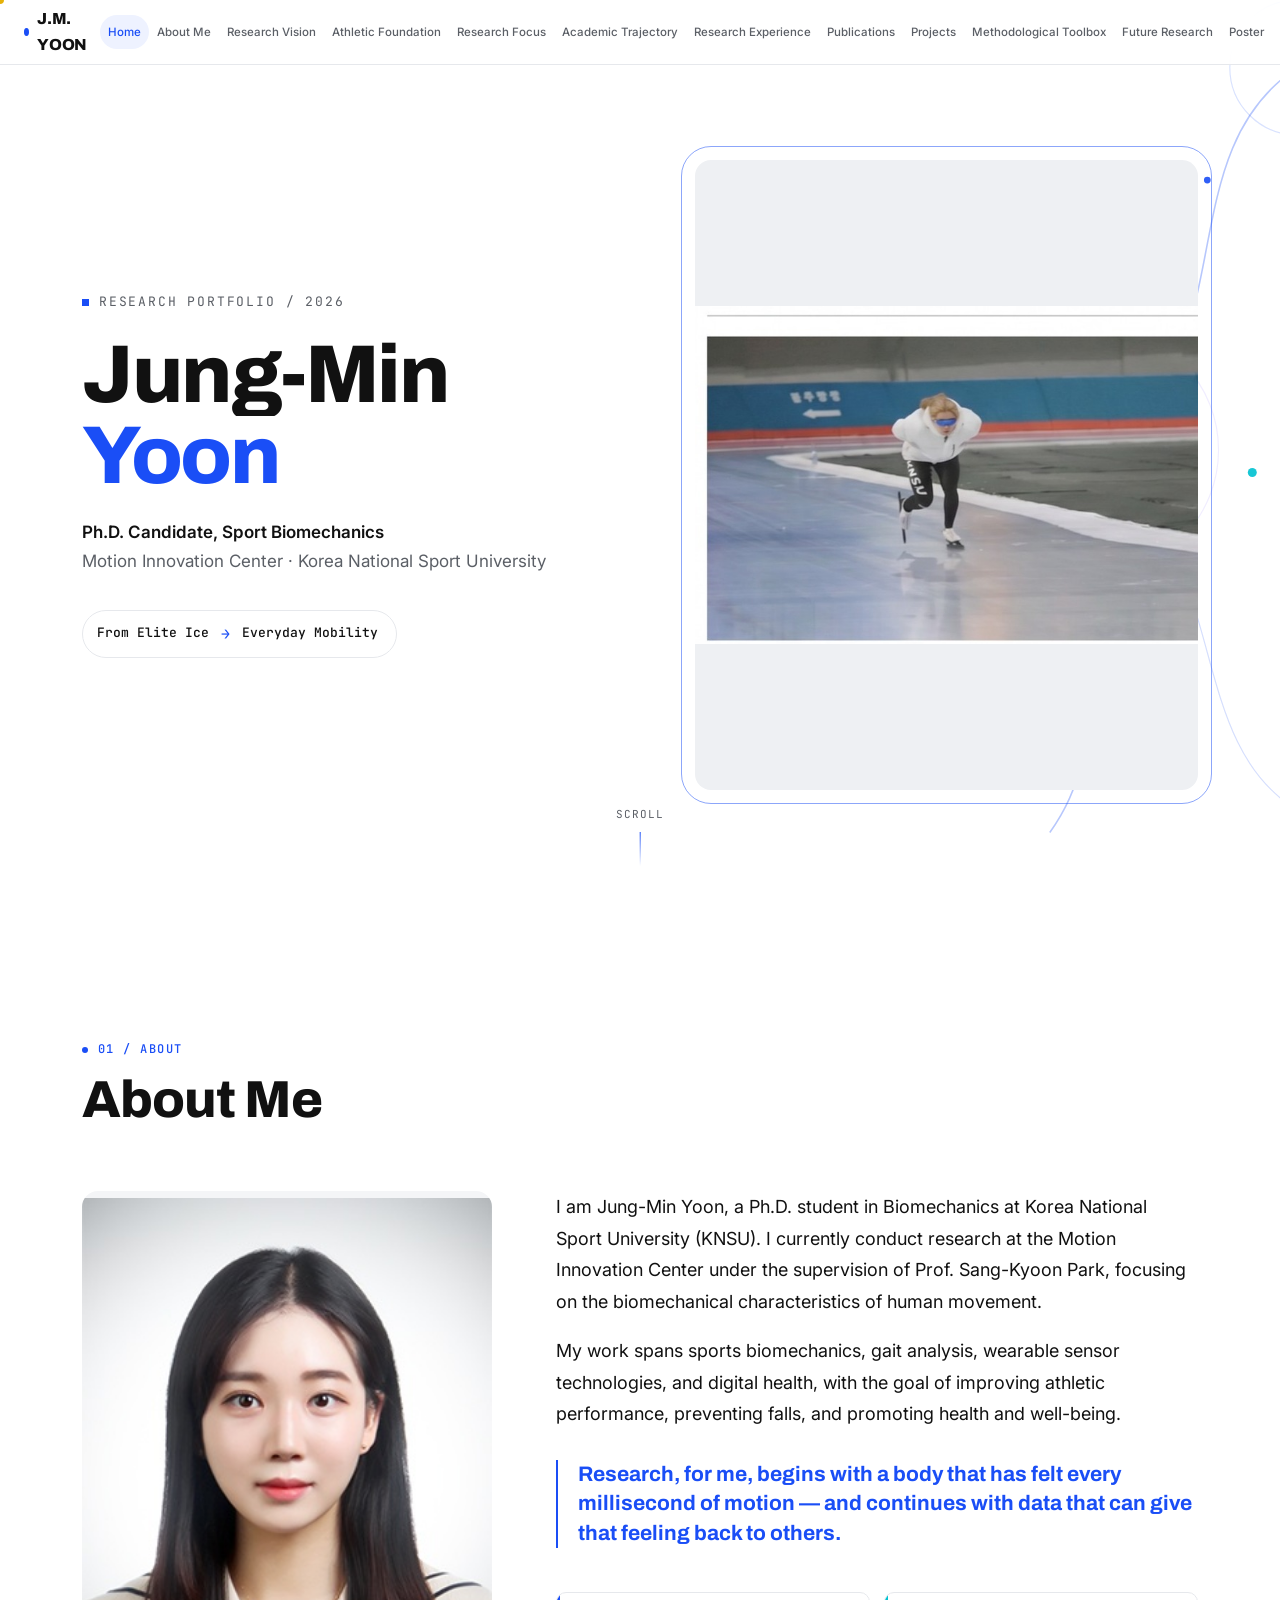
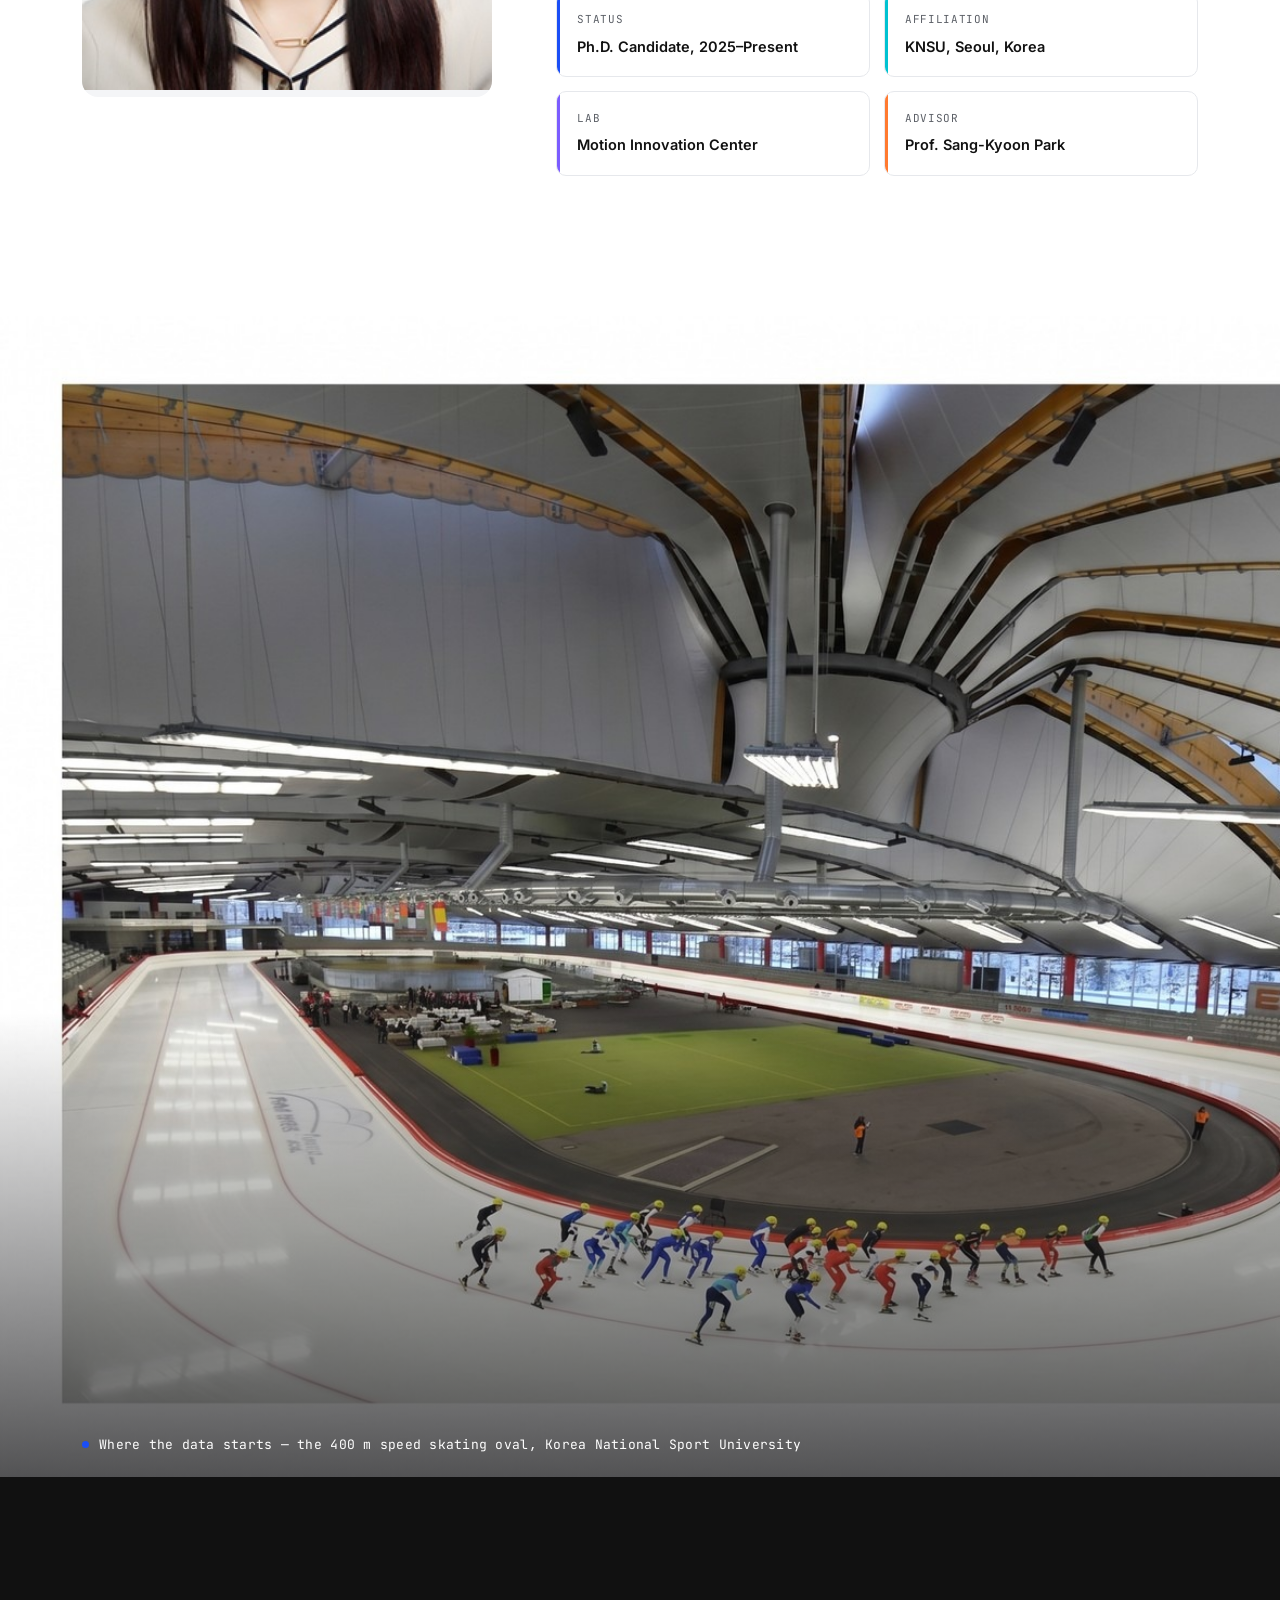
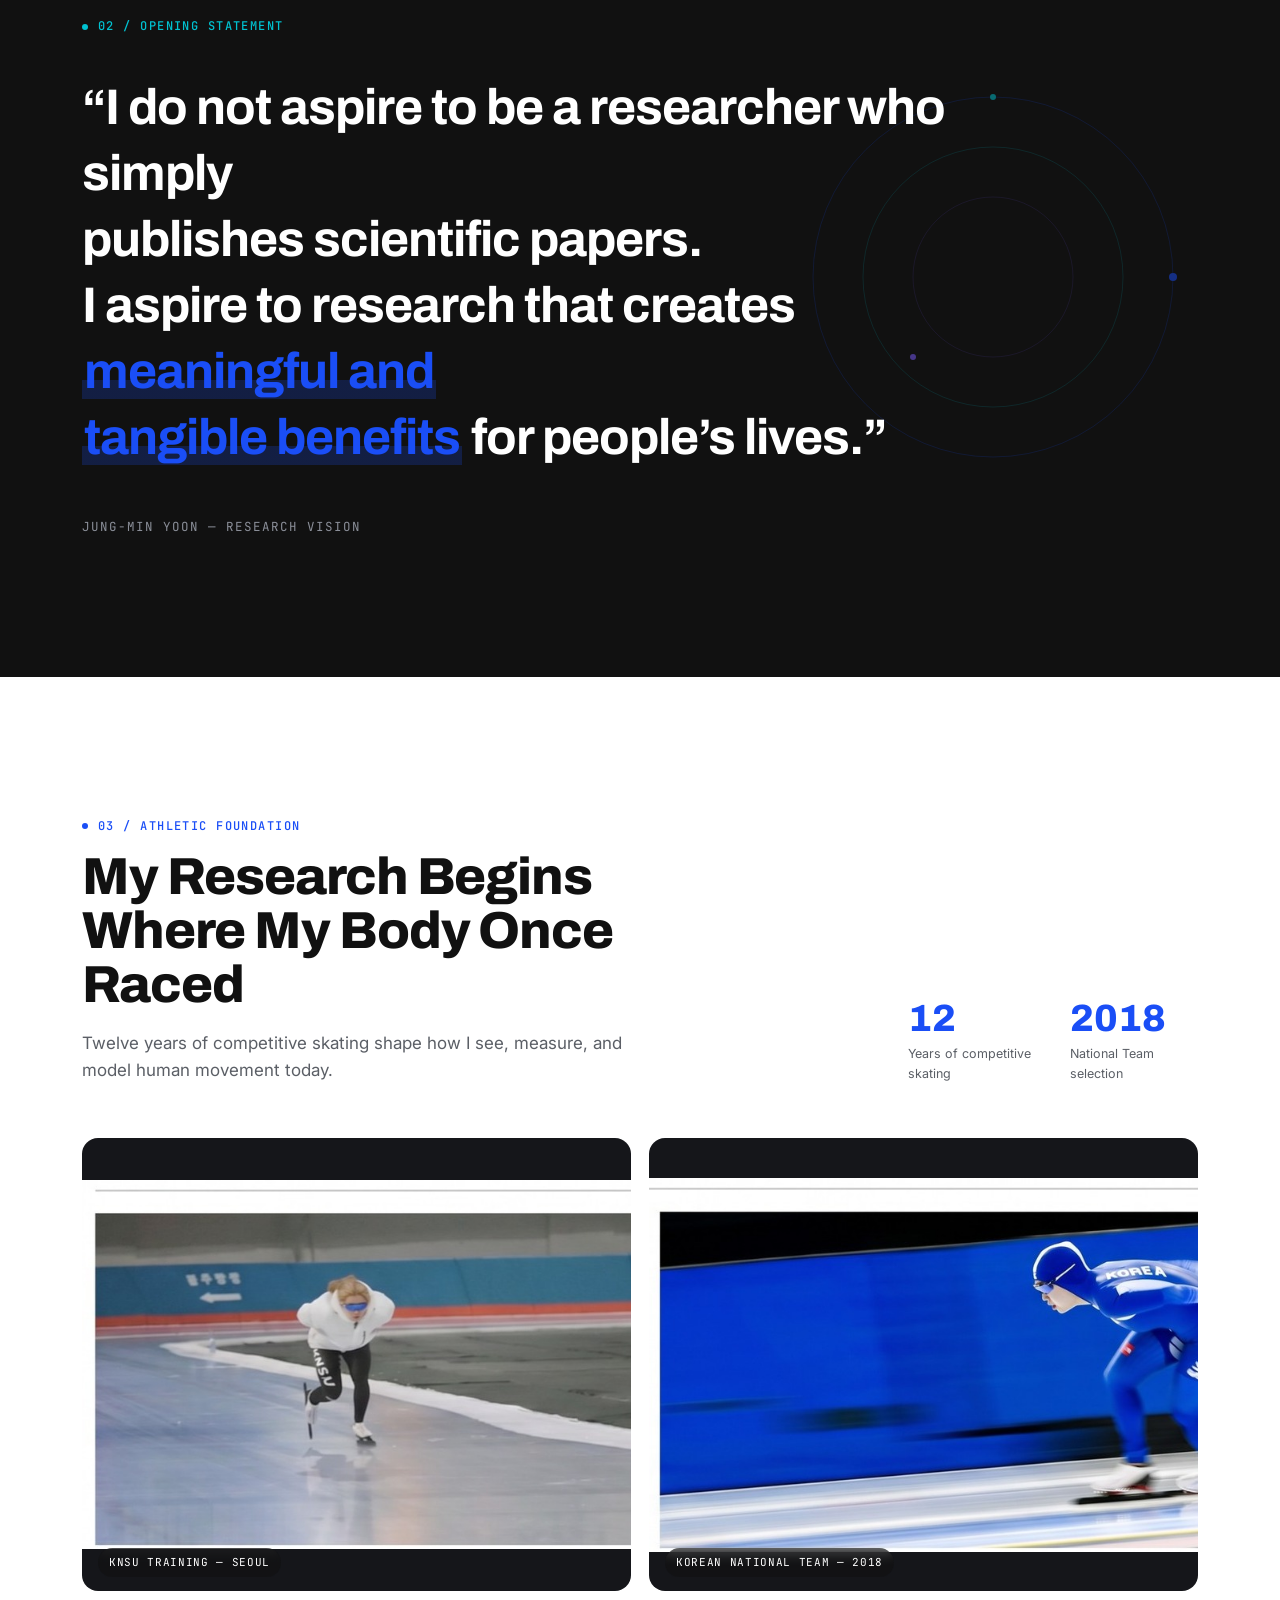
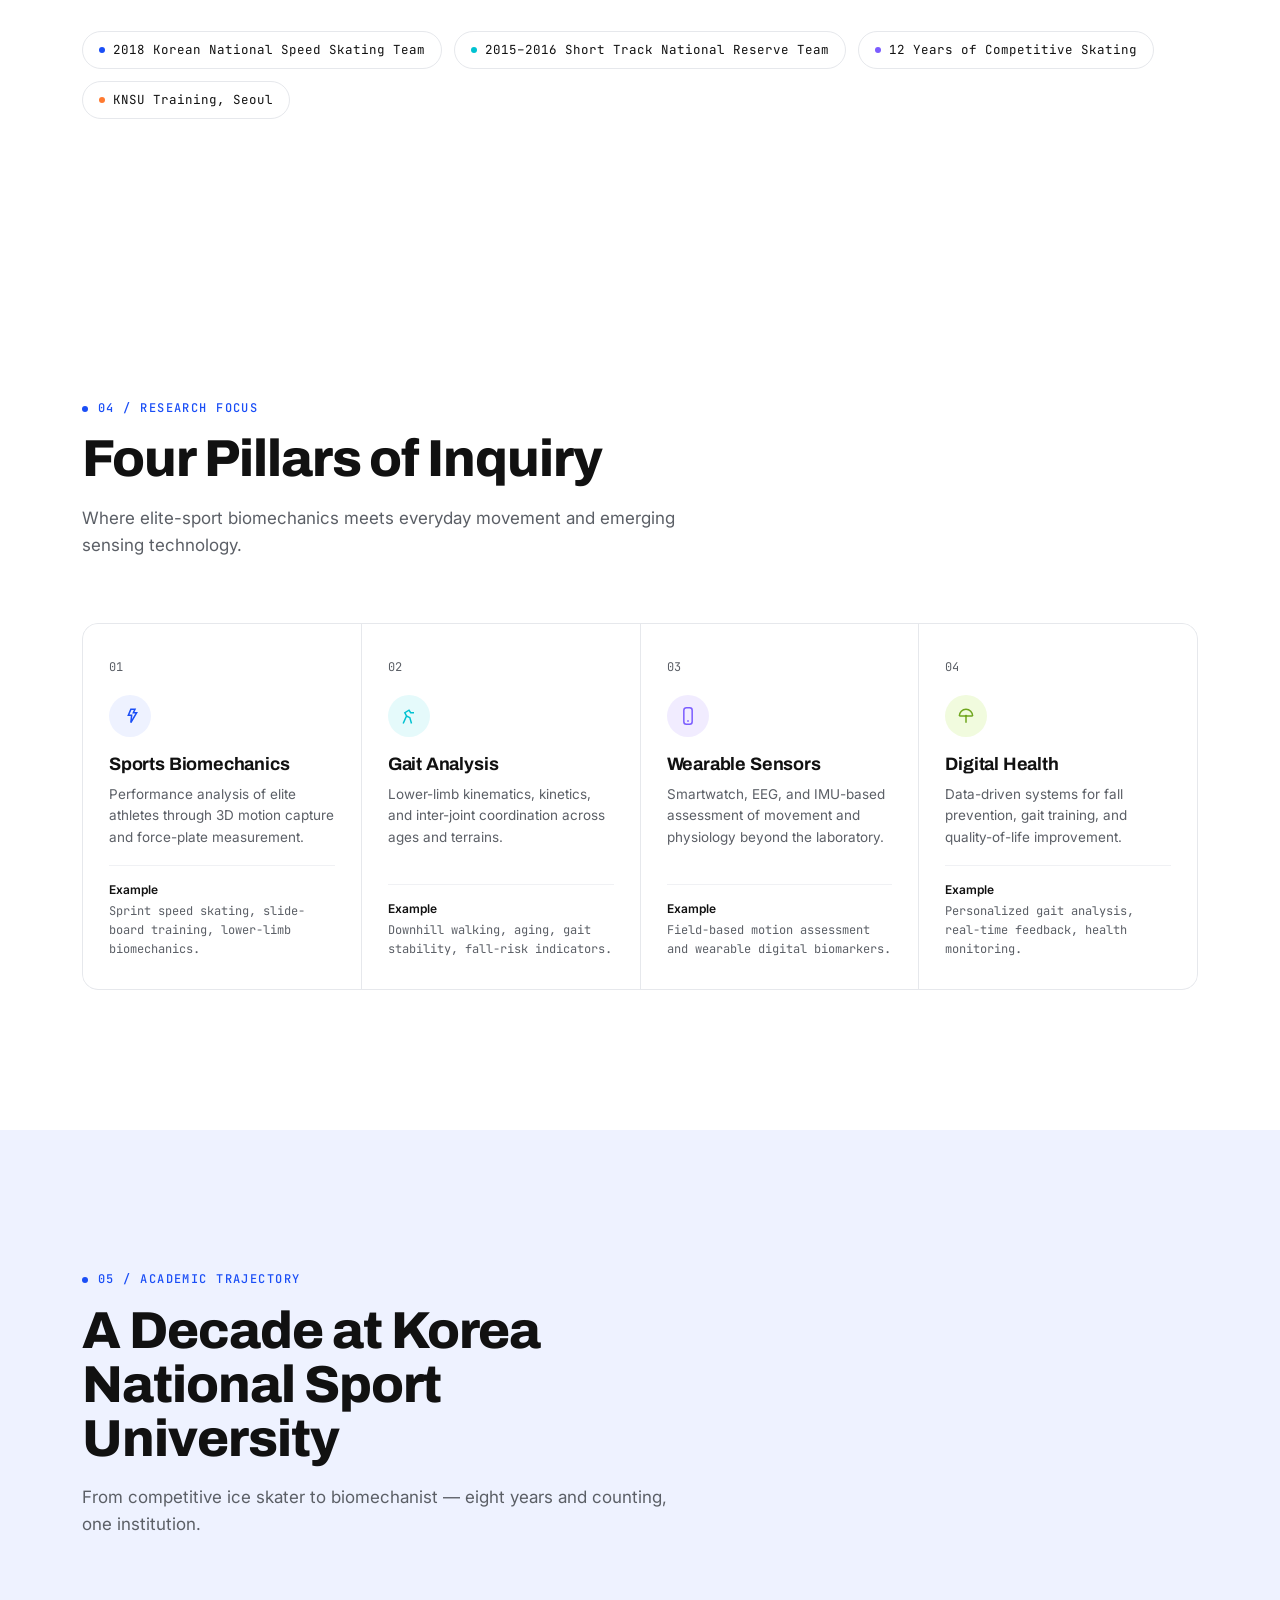
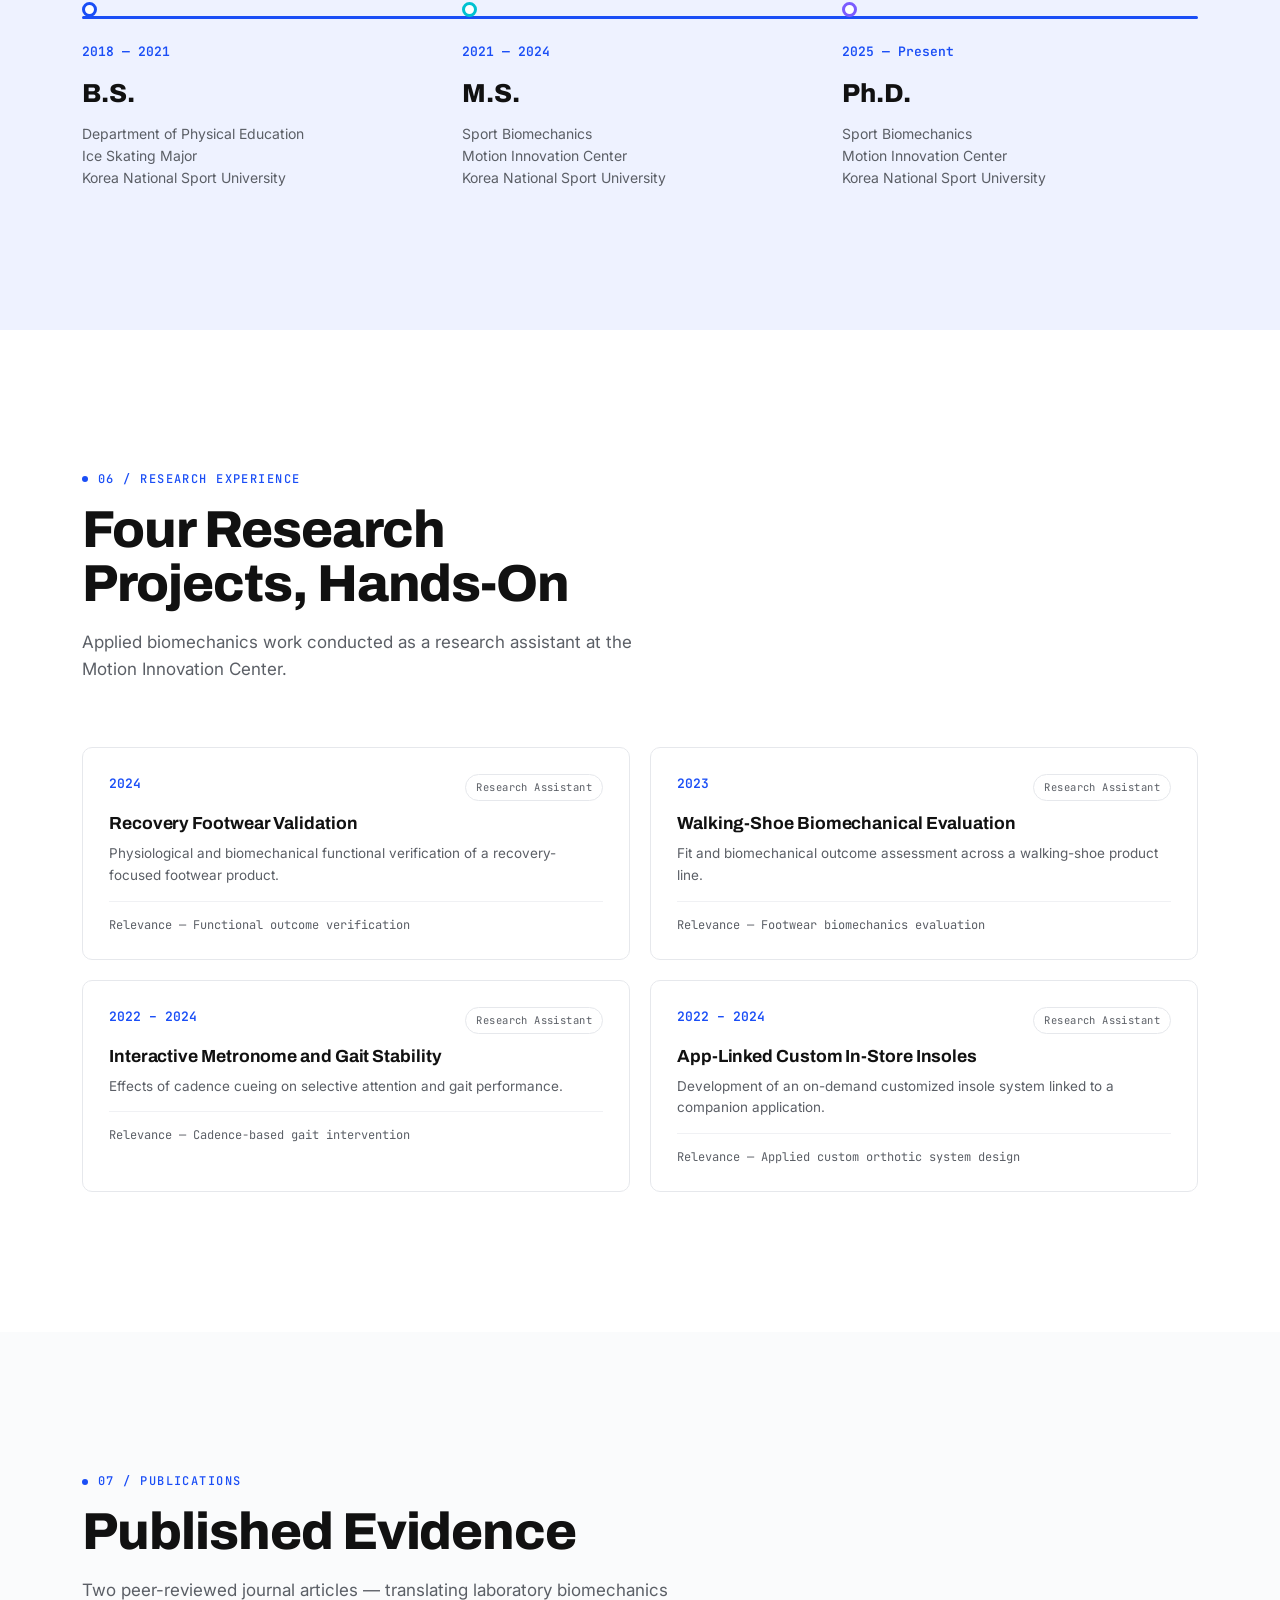
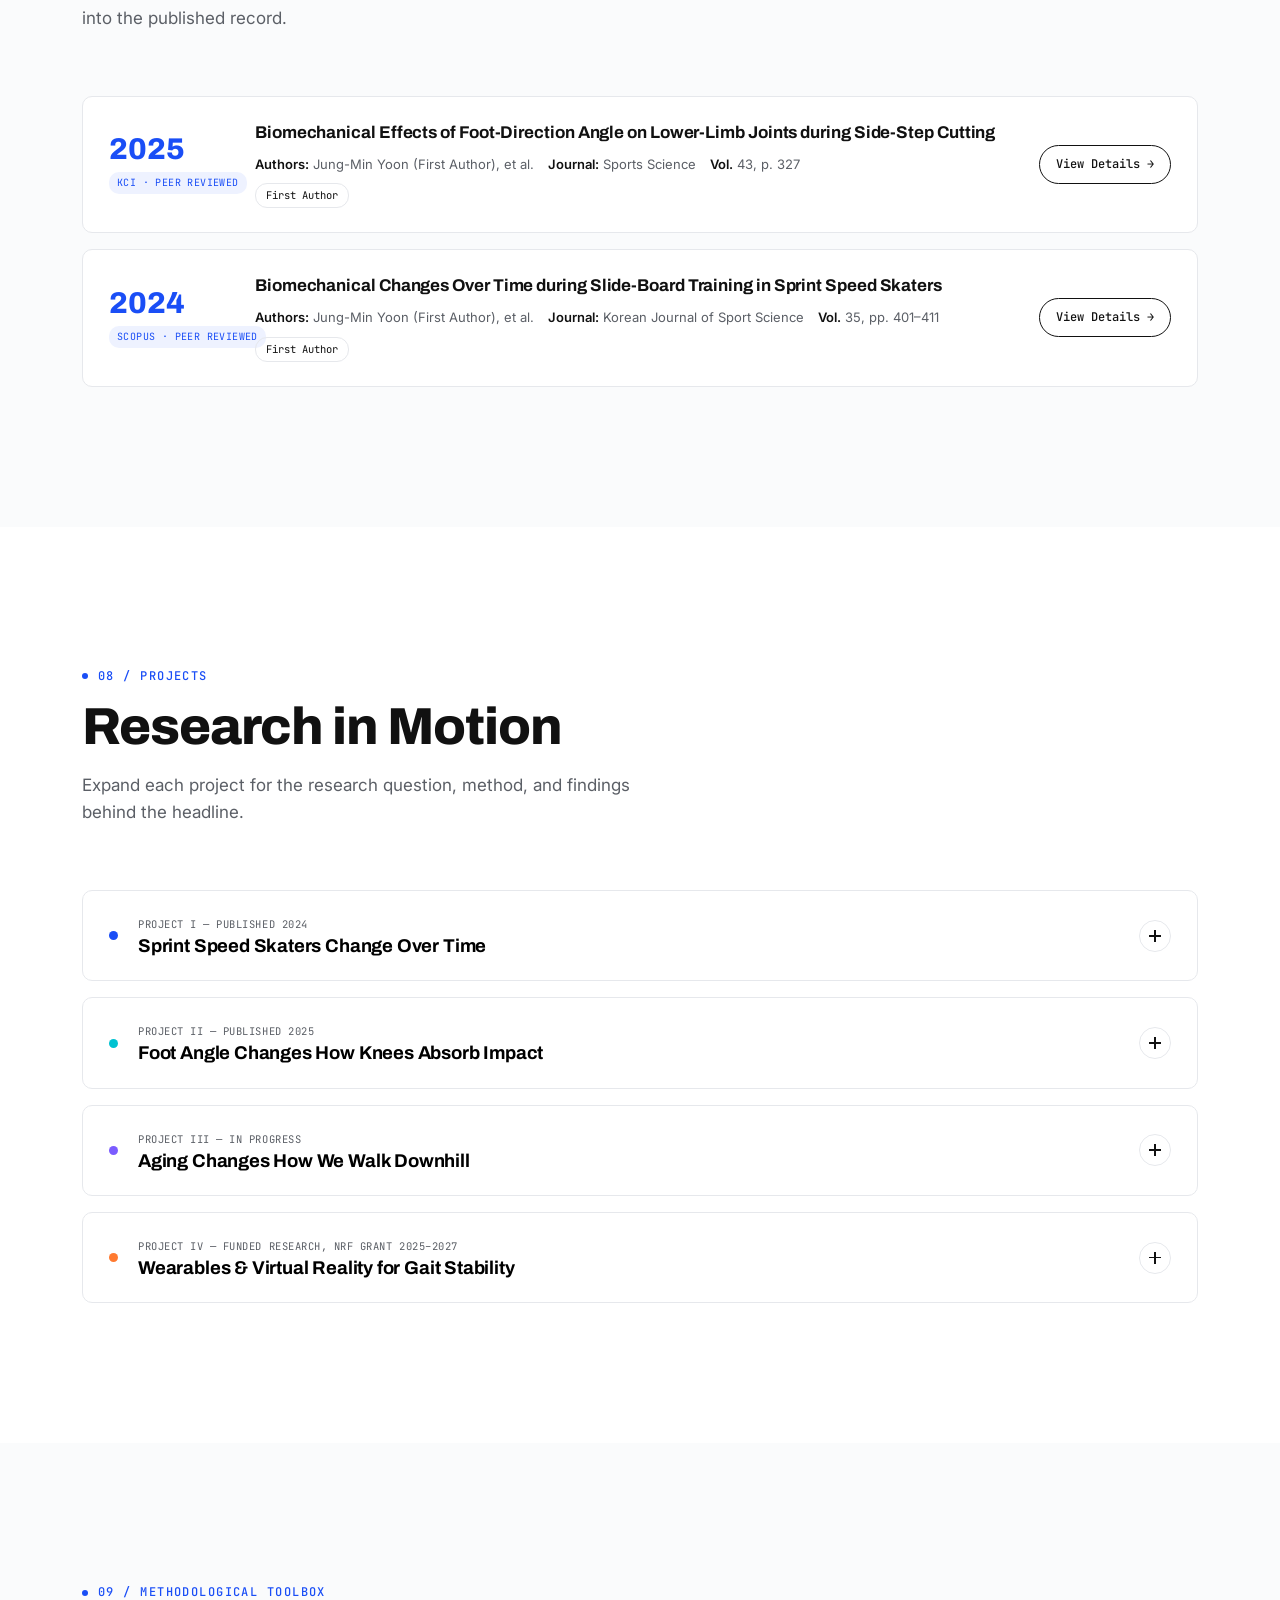
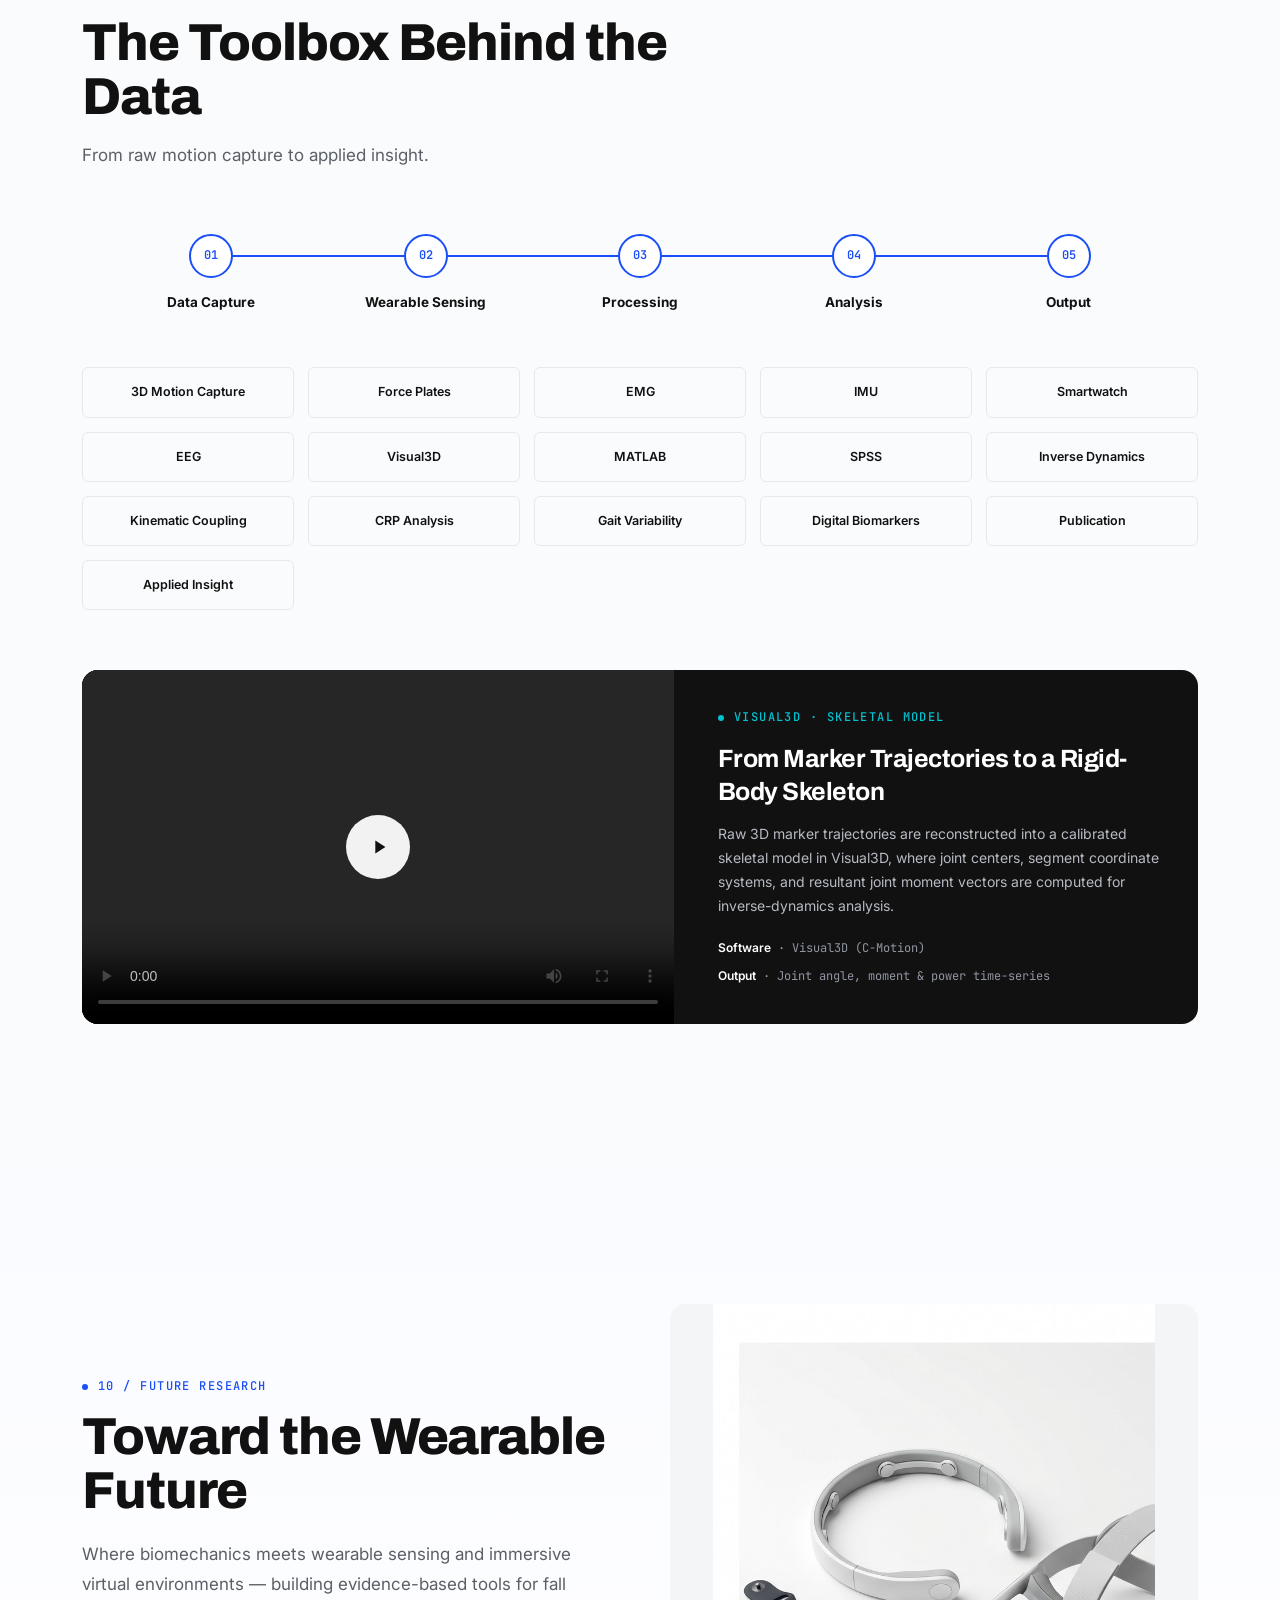
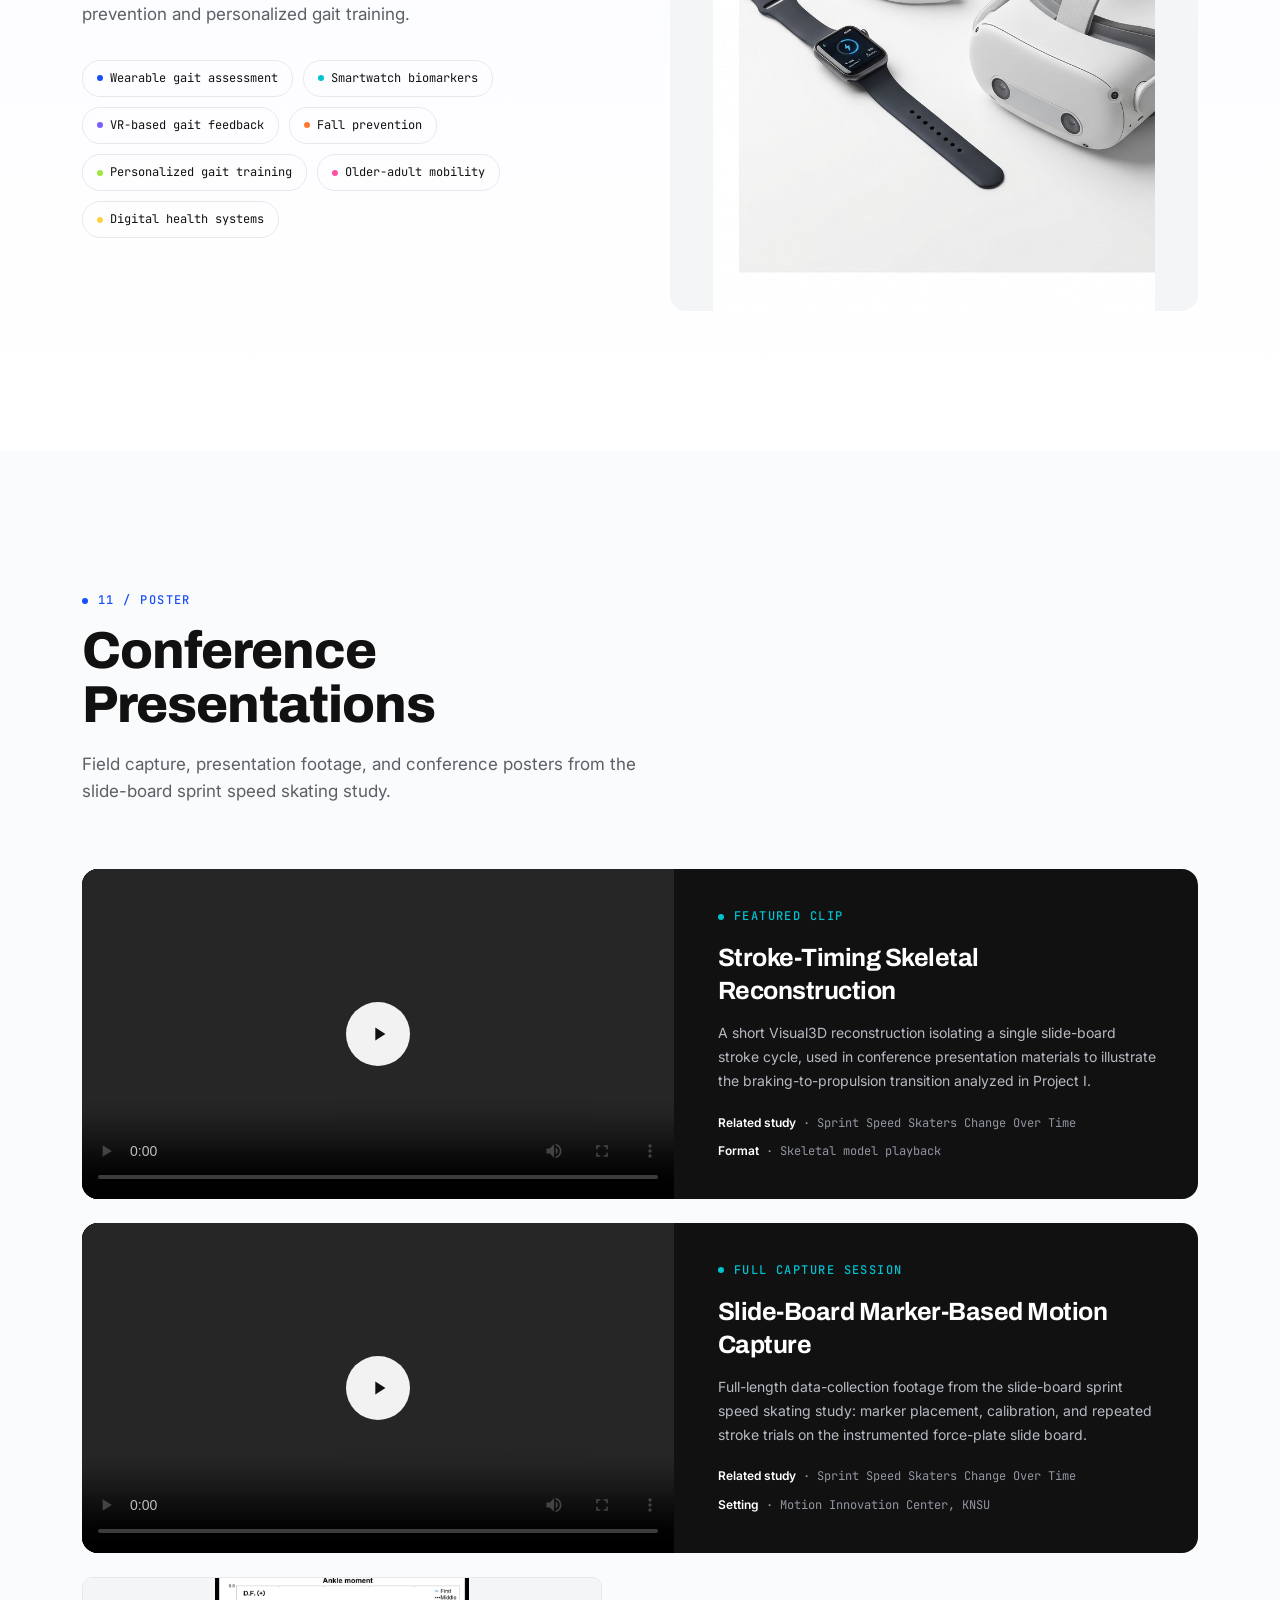
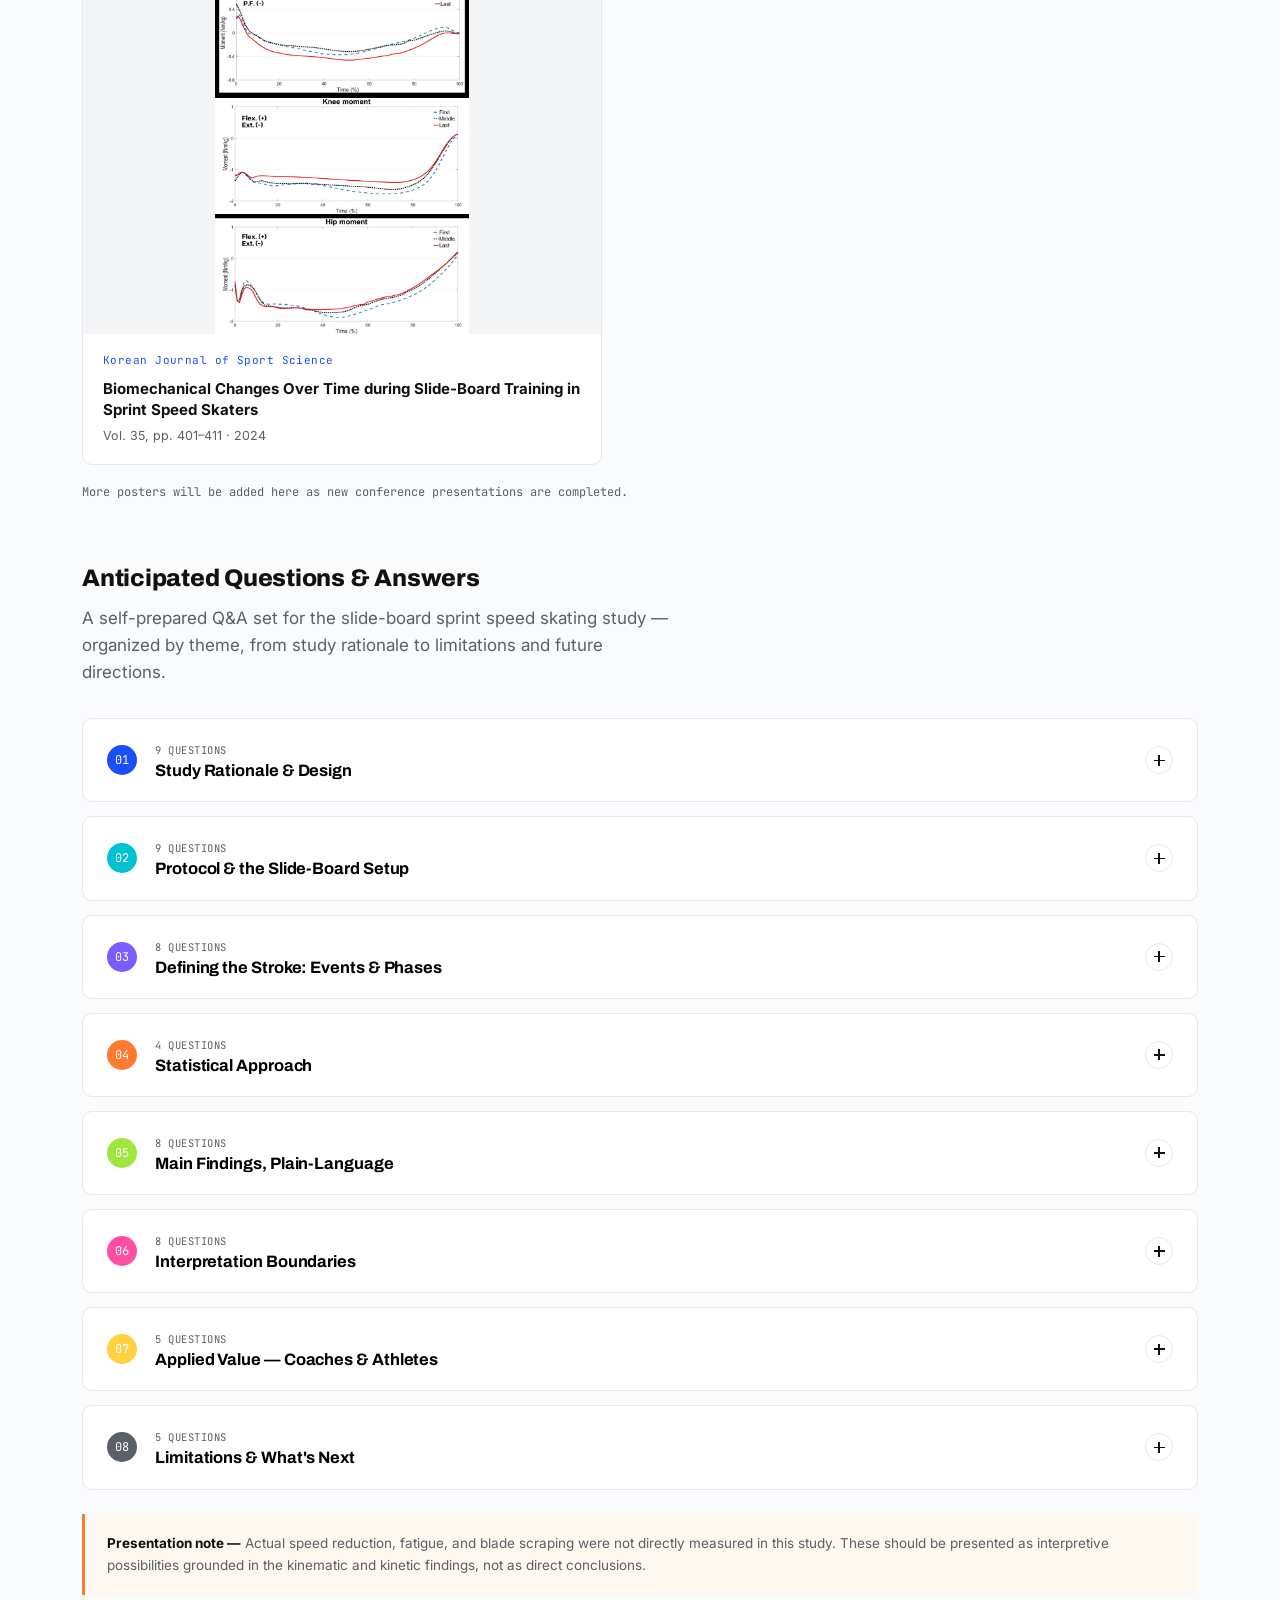
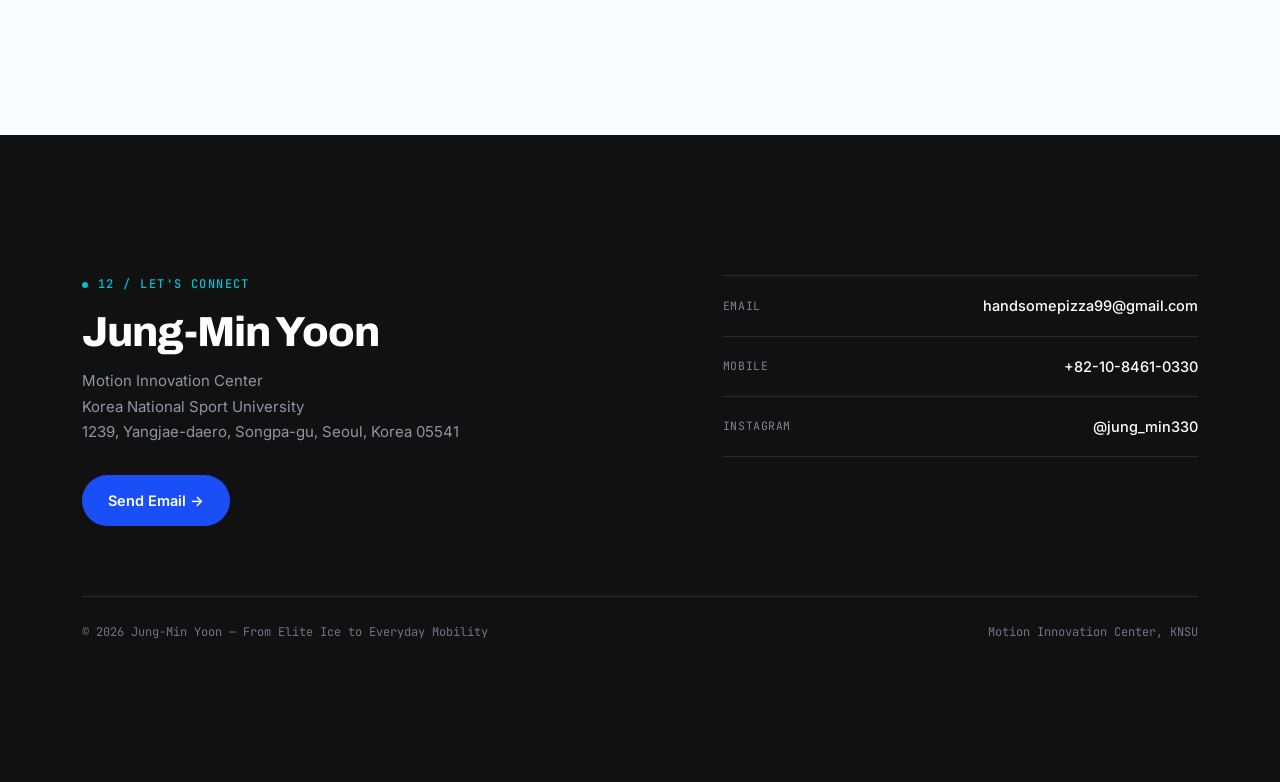
==== index.html @ faf89fd4 "Add files via upload" ====
<!DOCTYPE html>
<html lang="en">
<head>
<meta charset="UTF-8">
<meta name="viewport" content="width=device-width, initial-scale=1.0">
<title>Jung-Min Yoon — Research Portfolio | From Elite Ice to Everyday Mobility</title>
<meta name="description" content="Jung-Min Yoon, Ph.D. Candidate in Sport Biomechanics at Korea National Sport University. Research portfolio spanning gait analysis, wearable sensing, and digital health.">
<link rel="stylesheet" href="style.css">
</head>
<body>

<div id="progress-bar"></div>
<div class="cursor-dot" id="cursorDot"></div>
<div class="section-label-floating" id="floatingLabel"></div>

<!-- ============================== NAVBAR ============================== -->
<nav class="navbar" id="navbar">
  <div class="nav-inner">
    <a href="#home" class="nav-logo"><span class="dot"></span>J.M. YOON</a>
    <button class="nav-toggle" id="navToggle" aria-label="Toggle menu">
      <span></span><span></span><span></span>
    </button>
    <div class="nav-links" id="navLinks">
      <a href="#home" data-nav>Home</a>
      <a href="#about" data-nav>About Me</a>
      <a href="#research-vision" data-nav>Research Vision</a>
      <a href="#athletic-foundation" data-nav>Athletic Foundation</a>
      <a href="#research-focus" data-nav>Research Focus</a>
      <a href="#trajectory" data-nav>Academic Trajectory</a>
      <a href="#experience" data-nav>Research Experience</a>
      <a href="#publications" data-nav>Publications</a>
      <a href="#projects" data-nav>Projects</a>
      <a href="#toolbox" data-nav>Methodological Toolbox</a>
      <a href="#future" data-nav>Future Research</a>
      <a href="#poster" data-nav>Poster</a>
      <a href="#contact" data-nav>Contact</a>
    </div>
  </div>
</nav>

<!-- ============================== HOME / HERO ============================== -->
<section id="home" class="hero">
  <!-- decorative blue line graphic -->
  <svg class="hero-bg-graphic" viewBox="0 0 600 800" preserveAspectRatio="xMidYMid meet">
    <circle cx="520" cy="160" r="3" fill="#1A4EF6"/>
    <circle cx="560" cy="420" r="4" fill="#00C2D1"/>
    <circle cx="500" cy="650" r="3" fill="#7B5CFF"/>
    <path d="M 600 60 C 480 140, 560 320, 420 400 C 300 470, 480 600, 380 740" stroke="#1A4EF6" stroke-width="1.4" fill="none" opacity="0.35"/>
    <path d="M 600 720 C 500 660, 540 500, 440 440" stroke="#1A4EF6" stroke-width="1" fill="none" opacity="0.2"/>
    <circle cx="600" cy="60" r="60" stroke="#1A4EF6" stroke-width="1" fill="none" opacity="0.18"/>
    <circle cx="420" cy="400" r="110" stroke="#7B5CFF" stroke-width="1" fill="none" opacity="0.12"/>
  </svg>

  <div class="container hero-grid">
    <div>
      <div class="hero-kicker"><span class="sq"></span>RESEARCH PORTFOLIO / 2026</div>
      <h1 class="hero-name">
        <span class="line"><span>Jung-Min</span></span>
        <span class="line"><span>Yoon</span></span>
      </h1>
      <p class="hero-role">
        <strong>Ph.D. Candidate, Sport Biomechanics</strong><br>
        Motion Innovation Center · Korea National Sport University
      </p>
      <div class="hero-tagline">
        <span>From Elite Ice</span><span class="arrow-ico">→</span><span>Everyday Mobility</span>
      </div>
    </div>

    <div class="hero-photo-wrap">
      <div class="hero-photo-frame"></div>
      <div class="hero-photo">
        <img src="images/skating-01.jpg" alt="Jung-Min Yoon in a speed skating start position on the ice, KNSU training rink, Seoul">
      </div>
    </div>
  </div>

  <div class="scroll-indicator">
    <span>Scroll</span>
    <div class="stick"></div>
  </div>
</section>

<!-- ============================== ABOUT ME ============================== -->
<section id="about" class="section-pad">
  <div class="container">
    <div class="section-head reveal">
      <div class="eyebrow">01 / About</div>
      <h2 class="sec-title">About Me</h2>
    </div>

    <div class="about-grid">
      <div class="about-photo reveal">
        <div class="frame">
          <img src="images/profile.jpg" alt="Portrait of Jung-Min Yoon">
        </div>
      </div>

      <div class="about-bio">
        <p class="reveal">
          I am Jung-Min Yoon, a Ph.D. student in Biomechanics at Korea National Sport University (KNSU).
          I currently conduct research at the Motion Innovation Center under the supervision of
          Prof. Sang-Kyoon Park, focusing on the biomechanical characteristics of human movement.
        </p>
        <p class="reveal reveal-delay-1">
          My work spans sports biomechanics, gait analysis, wearable sensor technologies, and digital
          health, with the goal of improving athletic performance, preventing falls, and promoting
          health and well-being.
        </p>

        <div class="philosophy-line reveal reveal-delay-2">
          Research, for me, begins with a body that has felt every millisecond of motion —
          and continues with data that can give that feeling back to others.
        </div>

        <div class="badge-grid reveal reveal-delay-3">
          <div class="badge c-blue">
            <div class="b-label">Status</div>
            <div class="b-value">Ph.D. Candidate, 2025–Present</div>
          </div>
          <div class="badge c-cyan">
            <div class="b-label">Affiliation</div>
            <div class="b-value">KNSU, Seoul, Korea</div>
          </div>
          <div class="badge c-purple">
            <div class="b-label">Lab</div>
            <div class="b-value">Motion Innovation Center</div>
          </div>
          <div class="badge c-orange">
            <div class="b-label">Advisor</div>
            <div class="b-value">Prof. Sang-Kyoon Park</div>
          </div>
        </div>
      </div>
    </div>
  </div>
</section>

<!-- ============================== FACILITY STRIP ============================== -->
<section class="facility-strip">
  <div class="facility-strip-img">
    <img src="images/facility-rink.jpg" alt="Wide interior view of the KNSU speed skating rink during a training session">
  </div>
  <div class="facility-strip-cap container">
    <span class="dot" style="background:var(--blue)"></span>
    Where the data starts — the 400 m speed skating oval, Korea National Sport University
  </div>
</section>


<!-- ============================== RESEARCH VISION ============================== -->
<section id="research-vision" class="vision section-pad">
  <svg class="vision-orbit" viewBox="0 0 420 420">
    <circle cx="210" cy="210" r="180" stroke="#1A4EF6" stroke-width="1" fill="none" opacity="0.3"/>
    <circle cx="210" cy="210" r="130" stroke="#00C2D1" stroke-width="1" fill="none" opacity="0.25"/>
    <circle cx="210" cy="210" r="80" stroke="#7B5CFF" stroke-width="1" fill="none" opacity="0.2"/>
    <circle cx="390" cy="210" r="4" fill="#1A4EF6"/>
    <circle cx="210" cy="30" r="3" fill="#00C2D1"/>
    <circle cx="130" cy="290" r="3" fill="#7B5CFF"/>
  </svg>
  <div class="container">
    <div class="eyebrow reveal">02 / Opening Statement</div>
    <p class="vision-quote" id="visionQuote">
      <span class="vline">“I do not aspire to be a researcher who simply</span>
      <span class="vline">publishes scientific papers.</span>
      <span class="vline">I aspire to research that creates <span class="hl">meaningful and</span></span>
      <span class="vline"><span class="hl">tangible benefits</span> for people&rsquo;s lives.”</span>
    </p>
    <div class="vision-attr reveal reveal-delay-2">Jung-Min Yoon — Research Vision</div>
  </div>
</section>

<!-- ============================== ATHLETIC FOUNDATION ============================== -->
<section id="athletic-foundation" class="athletic section-pad">
  <div class="container">
    <div class="ath-head-row">
      <div class="reveal" style="max-width:560px;">
        <div class="eyebrow">03 / Athletic Foundation</div>
        <h2 class="sec-title">My Research Begins Where My Body Once Raced</h2>
        <p class="sec-sub">Twelve years of competitive skating shape how I see, measure, and model human movement today.</p>
      </div>
      <div class="ath-stats reveal reveal-delay-1">
        <div class="ath-stat">
          <div class="num" data-counter="12">0</div>
          <div class="lbl">Years of competitive skating</div>
        </div>
        <div class="ath-stat">
          <div class="num" data-counter="2018">0</div>
          <div class="lbl">National Team selection</div>
        </div>
      </div>
    </div>

    <div class="ath-gallery">
      <div class="ath-photo reveal reveal-delay-1">
        <img src="images/skating-01.jpg" alt="Jung-Min Yoon training at the KNSU speed skating rink, Seoul">
        <div class="cap">KNSU TRAINING — SEOUL</div>
      </div>
      <div class="ath-photo reveal reveal-delay-2">
        <img src="images/skating-02.jpg" alt="Jung-Min Yoon racing in Korea national team uniform">
        <div class="cap">KOREAN NATIONAL TEAM — 2018</div>
      </div>
    </div>

    <div class="ath-list reveal reveal-delay-2">
      <div class="ath-chip"><span class="d" style="background:var(--blue)"></span>2018 Korean National Speed Skating Team</div>
      <div class="ath-chip"><span class="d" style="background:var(--cyan)"></span>2015–2016 Short Track National Reserve Team</div>
      <div class="ath-chip"><span class="d" style="background:var(--purple)"></span>12 Years of Competitive Skating</div>
      <div class="ath-chip"><span class="d" style="background:var(--orange)"></span>KNSU Training, Seoul</div>
    </div>
  </div>
</section>

<!-- ============================== RESEARCH FOCUS ============================== -->
<section id="research-focus" class="section-pad">
  <div class="container">
    <div class="section-head reveal">
      <div class="eyebrow">04 / Research Focus</div>
      <h2 class="sec-title">Four Pillars of Inquiry</h2>
      <p class="sec-sub">Where elite-sport biomechanics meets everyday movement and emerging sensing technology.</p>
    </div>

    <div class="pillar-grid reveal reveal-delay-1">
      <div class="pillar c1">
        <div class="p-num">01</div>
        <div class="p-icon">
          <svg viewBox="0 0 24 24" fill="none" stroke="currentColor" stroke-width="1.8"><path d="M13 4l-3 7h4l-1 9 7-12h-4l2-4z"/></svg>
        </div>
        <h4>Sports Biomechanics</h4>
        <p>Performance analysis of elite athletes through 3D motion capture and force-plate measurement.</p>
        <div class="p-ex"><b>Example</b>Sprint speed skating, slide-board training, lower-limb biomechanics.</div>
      </div>
      <div class="pillar c2">
        <div class="p-num">02</div>
        <div class="p-icon">
          <svg viewBox="0 0 24 24" fill="none" stroke="currentColor" stroke-width="1.8"><path d="M5 21l4-9-2-4 5-3 2 3h4M9 12l4 2 2 7"/></svg>
        </div>
        <h4>Gait Analysis</h4>
        <p>Lower-limb kinematics, kinetics, and inter-joint coordination across ages and terrains.</p>
        <div class="p-ex"><b>Example</b>Downhill walking, aging, gait stability, fall-risk indicators.</div>
      </div>
      <div class="pillar c3">
        <div class="p-num">03</div>
        <div class="p-icon">
          <svg viewBox="0 0 24 24" fill="none" stroke="currentColor" stroke-width="1.8"><rect x="7" y="2" width="10" height="20" rx="3"/><line x1="11" y1="18" x2="13" y2="18"/></svg>
        </div>
        <h4>Wearable Sensors</h4>
        <p>Smartwatch, EEG, and IMU-based assessment of movement and physiology beyond the laboratory.</p>
        <div class="p-ex"><b>Example</b>Field-based motion assessment and wearable digital biomarkers.</div>
      </div>
      <div class="pillar c4">
        <div class="p-num">04</div>
        <div class="p-icon">
          <svg viewBox="0 0 24 24" fill="none" stroke="currentColor" stroke-width="1.8"><path d="M4 12a8 8 0 1116 0M4 12h16M12 12v8"/><circle cx="12" cy="12" r="1.4" fill="currentColor" stroke="none"/></svg>
        </div>
        <h4>Digital Health</h4>
        <p>Data-driven systems for fall prevention, gait training, and quality-of-life improvement.</p>
        <div class="p-ex"><b>Example</b>Personalized gait analysis, real-time feedback, health monitoring.</div>
      </div>
    </div>
  </div>
</section>

<!-- ============================== ACADEMIC TRAJECTORY ============================== -->
<section id="trajectory" class="section-pad" style="background:var(--blue-mist);">
  <div class="container">
    <div class="section-head reveal">
      <div class="eyebrow">05 / Academic Trajectory</div>
      <h2 class="sec-title">A Decade at Korea National Sport University</h2>
      <p class="sec-sub">From competitive ice skater to biomechanist — eight years and counting, one institution.</p>
    </div>

    <div class="timeline">
      <div class="timeline-track"><div class="fill" id="timelineFill"></div></div>
      <div class="timeline-row">
        <div class="t-item" data-t>
          <span class="t-dot"></span>
          <div class="t-year">2018 — 2021</div>
          <div class="t-deg">B.S.</div>
          <div class="t-detail">Department of Physical Education<br>Ice Skating Major<br>Korea National Sport University</div>
        </div>
        <div class="t-item" data-t>
          <span class="t-dot"></span>
          <div class="t-year">2021 — 2024</div>
          <div class="t-deg">M.S.</div>
          <div class="t-detail">Sport Biomechanics<br>Motion Innovation Center<br>Korea National Sport University</div>
        </div>
        <div class="t-item" data-t>
          <span class="t-dot"></span>
          <div class="t-year">2025 — Present</div>
          <div class="t-deg">Ph.D.</div>
          <div class="t-detail">Sport Biomechanics<br>Motion Innovation Center<br>Korea National Sport University</div>
        </div>
      </div>
    </div>
  </div>
</section>

<!-- ============================== RESEARCH EXPERIENCE ============================== -->
<section id="experience" class="section-pad">
  <div class="container">
    <div class="section-head reveal">
      <div class="eyebrow">06 / Research Experience</div>
      <h2 class="sec-title">Four Research Projects, Hands-On</h2>
      <p class="sec-sub">Applied biomechanics work conducted as a research assistant at the Motion Innovation Center.</p>
    </div>

    <div class="exp-grid">
      <div class="exp-card reveal">
        <div class="exp-top">
          <span class="exp-year">2024</span>
          <span class="exp-role">Research Assistant</span>
        </div>
        <h4>Recovery Footwear Validation</h4>
        <p class="exp-outcome">Physiological and biomechanical functional verification of a recovery-focused footwear product.</p>
        <div class="exp-rel">Relevance — Functional outcome verification</div>
      </div>
      <div class="exp-card reveal reveal-delay-1">
        <div class="exp-top">
          <span class="exp-year">2023</span>
          <span class="exp-role">Research Assistant</span>
        </div>
        <h4>Walking-Shoe Biomechanical Evaluation</h4>
        <p class="exp-outcome">Fit and biomechanical outcome assessment across a walking-shoe product line.</p>
        <div class="exp-rel">Relevance — Footwear biomechanics evaluation</div>
      </div>
      <div class="exp-card reveal reveal-delay-2">
        <div class="exp-top">
          <span class="exp-year">2022 – 2024</span>
          <span class="exp-role">Research Assistant</span>
        </div>
        <h4>Interactive Metronome and Gait Stability</h4>
        <p class="exp-outcome">Effects of cadence cueing on selective attention and gait performance.</p>
        <div class="exp-rel">Relevance — Cadence-based gait intervention</div>
      </div>
      <div class="exp-card reveal reveal-delay-3">
        <div class="exp-top">
          <span class="exp-year">2022 – 2024</span>
          <span class="exp-role">Research Assistant</span>
        </div>
        <h4>App-Linked Custom In-Store Insoles</h4>
        <p class="exp-outcome">Development of an on-demand customized insole system linked to a companion application.</p>
        <div class="exp-rel">Relevance — Applied custom orthotic system design</div>
      </div>
    </div>
  </div>
</section>

<!-- ============================== PUBLICATIONS ============================== -->
<section id="publications" class="section-pad" style="background:#FAFBFC;">
  <div class="container">
    <div class="section-head reveal">
      <div class="eyebrow">07 / Publications</div>
      <h2 class="sec-title">Published Evidence</h2>
      <p class="sec-sub">Two peer-reviewed journal articles — translating laboratory biomechanics into the published record.</p>
    </div>

    <div class="pub-list">
      <div class="pub-card reveal">
        <div>
          <div class="pub-year">2025</div>
          <span class="pub-venue-tag">KCI · PEER REVIEWED</span>
        </div>
        <div class="pub-body">
          <h4>Biomechanical Effects of Foot-Direction Angle on Lower-Limb Joints during Side-Step Cutting</h4>
          <div class="pub-meta"><span><b>Authors:</b> Jung-Min Yoon (First Author), et al.</span><span><b>Journal:</b> Sports Science</span><span><b>Vol.</b> 43, p. 327</span></div>
          <span class="pub-role-tag">First Author</span>
        </div>
        <a href="https://pe.knsu.ac.kr/ssi/sport/thesis.do?mode=view&articleNo=54744&article.offset=20&articleLimit=10" class="pub-link" target="_blank" rel="noopener">View Details →</a>
      </div>

      <div class="pub-card reveal reveal-delay-1">
        <div>
          <div class="pub-year">2024</div>
          <span class="pub-venue-tag">SCOPUS · PEER REVIEWED</span>
        </div>
        <div class="pub-body">
          <h4>Biomechanical Changes Over Time during Slide-Board Training in Sprint Speed Skaters</h4>
          <div class="pub-meta"><span><b>Authors:</b> Jung-Min Yoon (First Author), et al.</span><span><b>Journal:</b> Korean Journal of Sport Science</span><span><b>Vol.</b> 35, pp. 401–411</span></div>
          <span class="pub-role-tag">First Author</span>
        </div>
        <a href="https://www.sports.re.kr/pyxis-api/1/digital-files/b4847b6a-8a29-463f-9f5f-e15f9d40c972" class="pub-link" target="_blank" rel="noopener">View Details →</a>
      </div>
    </div>
  </div>
</section>

<!-- ============================== PROJECTS ============================== -->
<section id="projects" class="section-pad">
  <div class="container">
    <div class="section-head reveal">
      <div class="eyebrow">08 / Projects</div>
      <h2 class="sec-title">Research in Motion</h2>
      <p class="sec-sub">Expand each project for the research question, method, and findings behind the headline.</p>
    </div>

    <div class="proj-list">

      <!-- PROJECT I -->
      <div class="proj-card reveal" data-project>
        <button class="proj-head" data-toggle>
          <span class="proj-dot" style="background:var(--blue)"></span>
          <span class="proj-head-text">
            <span class="p-status">Project I — Published 2024</span>
            <h4>Sprint Speed Skaters Change Over Time</h4>
          </span>
          <span class="proj-toggle"></span>
        </button>
        <div class="proj-body">
          <div class="proj-body-inner">
            <div class="proj-col">
              <h5>Research Question</h5>
              <p>Do lower-limb joint kinetics drift across consecutive slide-board strokes in elite sprint speed skaters?</p>
              <h5 style="margin-top:20px;">Methods</h5>
              <p>3D motion capture and inverse dynamics — first, middle, and last strokes compared across the training set, performed on an instrumented slide board mounted with a custom force plate.</p>
            </div>
            <div class="proj-col">
              <h5>Findings</h5>
              <p>Ankle plantarflexion moment and knee/hip extensor moments progressively decline from first to last strokes — quantifying within-session neuromuscular drift in elite skaters.</p>
              <h5 style="margin-top:20px;">Impact</h5>
              <p>Informs fatigue-aware training load monitoring for slide-board conditioning programs.</p>
            </div>
            <div class="proj-col-full">
              <h5>Capture Setup &amp; Joint Moment Data</h5>
              <div class="proj-stack">
                <div class="proj-media"><img src="images/lab-slideboard.jpg" alt="Slide-board motion capture setup with force plate, marker-based athlete trial" data-modal-img></div>
                <div class="proj-media"><img src="images/graph-joint-moments.jpg" alt="Ankle, knee, and hip moment curves across first, middle, and last strokes" data-modal-img></div>
              </div>
            </div>
          </div>
        </div>
      </div>

      <!-- PROJECT II -->
      <div class="proj-card reveal reveal-delay-1" data-project>
        <button class="proj-head" data-toggle>
          <span class="proj-dot" style="background:var(--cyan)"></span>
          <span class="proj-head-text">
            <span class="p-status">Project II — Published 2025</span>
            <h4>Foot Angle Changes How Knees Absorb Impact</h4>
          </span>
          <span class="proj-toggle"></span>
        </button>
        <div class="proj-body">
          <div class="proj-body-inner">
            <div class="proj-col">
              <h5>Research Question</h5>
              <p>How does foot-direction angle (toe-in / neutral / toe-out) alter lower-limb joint mechanics during side-step cutting?</p>
              <h5 style="margin-top:20px;">Methods</h5>
              <p>Foot angle was standardized with a protractor and marked with tape per condition; side-step distance was fixed at 240 cm. 3D motion capture recorded ankle, knee, and hip angle, angular velocity, moment, and power.</p>
            </div>
            <div class="proj-col">
              <h5>Findings</h5>
              <p>Toe-in cutting increased ankle dorsiflexion and knee flexion moments, while toe-out shifted load toward hip flexion/extension — identifying foot-angle as a modifiable cutting-mechanics variable.</p>
              <h5 style="margin-top:20px;">Impact</h5>
              <p>Provides a biomechanical basis for footwork coaching cues aimed at reducing knee-joint loading during cutting maneuvers.</p>
            </div>
            <div class="proj-col-full">
              <h5>Protocol, Phase Breakdown &amp; Joint Kinematics</h5>
              <div class="proj-stack">
                <div class="proj-media"><img src="images/protocol-shoe-tape.jpg" alt="Foot-direction angle protocol: protractor calibration, taped shoe conditions, side-step distance marking" data-modal-img></div>
                <div class="proj-media"><img src="images/graph-phase-analysis.jpg" alt="Braking phase and propulsion phase kinematic and kinetic comparison across toe-in, neutral, and toe-out conditions" data-modal-img></div>
                <div class="proj-media"><img src="images/graph-toein-toeout.jpg" alt="Ankle, knee, and hip angle, angular velocity, moment, and power across natural, toe-in, and toe-out conditions" data-modal-img></div>
              </div>
            </div>
          </div>
        </div>
      </div>

      <!-- PROJECT III -->
      <div class="proj-card reveal reveal-delay-2" data-project>
        <button class="proj-head" data-toggle>
          <span class="proj-dot" style="background:var(--purple)"></span>
          <span class="proj-head-text">
            <span class="p-status">Project III — In Progress</span>
            <h4>Aging Changes How We Walk Downhill</h4>
          </span>
          <span class="proj-toggle"></span>
        </button>
        <div class="proj-body">
          <div class="proj-body-inner">
            <div class="proj-col">
              <h5>Research Question</h5>
              <p>How do lower-extremity joint kinematics, kinetics, and inter-joint coordination differ between younger and older women during downhill walking?</p>
              <h5 style="margin-top:20px;">Methods</h5>
              <p>Instrumented split-belt treadmill at controlled downhill grade, full-body 3D motion capture, EMG, force plates, paired younger and older female cohorts.</p>
            </div>
            <div class="proj-col">
              <h5>Expected Outcomes</h5>
              <p>Joint-level changes at ankle, knee, and hip during the downhill weight-acceptance phase; inter-joint coordination variability as a candidate fall-risk indicator.</p>
              <h5 style="margin-top:20px;">Impact</h5>
              <p>Targets early biomechanical markers of age-related decline in downhill gait stability, ahead of clinical fall events.</p>
            </div>
            <div class="proj-col-full">
              <h5>Treadmill Data Collection — Control vs. Study Group</h5>
              <div class="proj-stack">
                <div class="proj-media"><img src="images/treadmill-young.jpg" alt="Younger woman control group walking on instrumented downhill treadmill" data-modal-img></div>
                <div class="proj-media"><img src="images/treadmill-older.jpg" alt="Older woman study group walking on instrumented downhill treadmill" data-modal-img></div>
              </div>
            </div>
          </div>
        </div>
      </div>

      <!-- PROJECT IV -->
      <div class="proj-card reveal reveal-delay-3" data-project>
        <button class="proj-head" data-toggle>
          <span class="proj-dot" style="background:var(--orange)"></span>
          <span class="proj-head-text">
            <span class="p-status">Project IV — Funded Research, NRF Grant 2025–2027</span>
            <h4>Wearables &amp; Virtual Reality for Gait Stability</h4>
          </span>
          <span class="proj-toggle"></span>
        </button>
        <div class="proj-body">
          <div class="proj-body-inner">
            <div class="proj-col">
              <h5>Research Question</h5>
              <p>Can wearable sensing and virtual-reality systems improve gait stability and neurophysiological function in middle-aged and older adults?</p>
              <h5 style="margin-top:20px;">Methods</h5>
              <p><b>Year 1 (2025–2026):</b> Compare gait between young and middle-aged adults across flat ground, uneven terrain, and visually distracting environments using wearable smartwatch and EEG measurements.<br><b>Year 2 (2026–2027):</b> Introduce real-time head-mounted VR feedback to measure its effect on gait stability and neurophysiological response.</p>
            </div>
            <div class="proj-col">
              <h5>Goal</h5>
              <p>Build evidence-based strategies for fall prevention and personalized gait training before age-related decline becomes severe.</p>
              <h5 style="margin-top:20px;">Impact</h5>
              <p>Funded by the National Research Foundation of Korea (NRF) — Doctoral Research Grant in Humanities and Social Sciences, two-year program.</p>
            </div>
            <div class="proj-col-full">
              <h5>Wearable Sensing Hardware</h5>
              <div class="proj-stack">
                <div class="proj-media"><img src="images/wearable-future.jpg" alt="Smartwatch, EEG headband, and VR headset used for the funded NRF gait-stability study" data-modal-img></div>
              </div>
            </div>
          </div>
        </div>
      </div>

    </div>
  </div>
</section>

<!-- ============================== METHODOLOGICAL TOOLBOX ============================== -->
<section id="toolbox" class="section-pad" style="background:#FAFBFC;">
  <div class="container">
    <div class="section-head reveal">
      <div class="eyebrow">09 / Methodological Toolbox</div>
      <h2 class="sec-title">The Toolbox Behind the Data</h2>
      <p class="sec-sub">From raw motion capture to applied insight.</p>
    </div>

    <div class="pipeline-stages reveal" id="pipelineStages">
      <div class="pipeline-rail"><div class="fill" id="pipelineFill"></div></div>
      <div class="stage" data-stage><div class="s-node">01</div><div class="s-label">Data Capture</div></div>
      <div class="stage" data-stage><div class="s-node">02</div><div class="s-label">Wearable Sensing</div></div>
      <div class="stage" data-stage><div class="s-node">03</div><div class="s-label">Processing</div></div>
      <div class="stage" data-stage><div class="s-node">04</div><div class="s-label">Analysis</div></div>
      <div class="stage" data-stage><div class="s-node">05</div><div class="s-label">Output</div></div>
    </div>

    <div class="tool-grid reveal reveal-delay-1">
      <div class="tool-block"><span class="t-dot" style="background:var(--blue)"></span><div class="t-name">3D Motion Capture</div></div>
      <div class="tool-block"><span class="t-dot" style="background:var(--blue)"></span><div class="t-name">Force Plates</div></div>
      <div class="tool-block"><span class="t-dot" style="background:var(--blue)"></span><div class="t-name">EMG</div></div>
      <div class="tool-block"><span class="t-dot" style="background:var(--cyan)"></span><div class="t-name">IMU</div></div>
      <div class="tool-block"><span class="t-dot" style="background:var(--cyan)"></span><div class="t-name">Smartwatch</div></div>
      <div class="tool-block"><span class="t-dot" style="background:var(--cyan)"></span><div class="t-name">EEG</div></div>
      <div class="tool-block"><span class="t-dot" style="background:var(--purple)"></span><div class="t-name">Visual3D</div></div>
      <div class="tool-block"><span class="t-dot" style="background:var(--purple)"></span><div class="t-name">MATLAB</div></div>
      <div class="tool-block"><span class="t-dot" style="background:var(--purple)"></span><div class="t-name">SPSS</div></div>
      <div class="tool-block"><span class="t-dot" style="background:var(--orange)"></span><div class="t-name">Inverse Dynamics</div></div>
      <div class="tool-block"><span class="t-dot" style="background:var(--orange)"></span><div class="t-name">Kinematic Coupling</div></div>
      <div class="tool-block"><span class="t-dot" style="background:var(--orange)"></span><div class="t-name">CRP Analysis</div></div>
      <div class="tool-block"><span class="t-dot" style="background:var(--lime)"></span><div class="t-name">Gait Variability</div></div>
      <div class="tool-block"><span class="t-dot" style="background:var(--lime)"></span><div class="t-name">Digital Biomarkers</div></div>
      <div class="tool-block"><span class="t-dot" style="background:var(--pink)"></span><div class="t-name">Publication</div></div>
      <div class="tool-block"><span class="t-dot" style="background:var(--pink)"></span><div class="t-name">Applied Insight</div></div>
    </div>

    <!-- Visual3D model video -->
    <div class="poster-feature reveal reveal-delay-2" style="margin-top:60px;">
      <div class="poster-video-box">
        <video id="visual3dVideo" controls playsinline preload="metadata" poster="">
          <!-- Replace videos/visual3d-model.mp4 with the actual uploaded video file path if needed -->
          <source src="videos/visual3d-model.mp4" type="video/mp4">
        </video>
        <div class="play-overlay" data-play-target="visual3dVideo">
          <div class="play-btn"><svg viewBox="0 0 24 24" fill="currentColor"><path d="M8 5v14l11-7z"/></svg></div>
        </div>
      </div>
      <div class="poster-feature-text">
        <div class="eyebrow">Visual3D · Skeletal Model</div>
        <h3>From Marker Trajectories to a Rigid-Body Skeleton</h3>
        <p>Raw 3D marker trajectories are reconstructed into a calibrated skeletal model in Visual3D, where joint centers, segment coordinate systems, and resultant joint moment vectors are computed for inverse-dynamics analysis.</p>
        <div class="poster-feature-meta">
          <span><b>Software</b> · Visual3D (C-Motion)</span>
          <span><b>Output</b> · Joint angle, moment &amp; power time-series</span>
        </div>
      </div>
    </div>

  </div>
</section>

<!-- ============================== FUTURE RESEARCH ============================== -->
<section id="future" class="future section-pad">
  <svg class="future-net" viewBox="0 0 500 600">
    <g stroke="#1A4EF6" stroke-width="0.6" opacity="0.4">
      <line x1="40" y1="60" x2="160" y2="140"/>
      <line x1="160" y1="140" x2="120" y2="280"/>
      <line x1="160" y1="140" x2="300" y2="180"/>
      <line x1="300" y1="180" x2="380" y2="320"/>
      <line x1="120" y1="280" x2="220" y2="400"/>
      <line x1="300" y1="180" x2="220" y2="400"/>
      <line x1="220" y1="400" x2="340" y2="500"/>
    </g>
    <g fill="#1A4EF6">
      <circle cx="40" cy="60" r="3"/><circle cx="160" cy="140" r="4"/><circle cx="300" cy="180" r="3"/>
      <circle cx="120" cy="280" r="3"/><circle cx="380" cy="320" r="3"/><circle cx="220" cy="400" r="4"/>
      <circle cx="340" cy="500" r="3"/>
    </g>
  </svg>

  <div class="container">
    <div class="future-grid">
      <div class="future-text reveal">
        <div class="eyebrow">10 / Future Research</div>
        <h2 class="sec-title">Toward the Wearable Future</h2>
        <p style="margin-top:22px;">Where biomechanics meets wearable sensing and immersive virtual environments — building evidence-based tools for fall prevention and personalized gait training.</p>

        <div class="future-tags">
          <span class="f-tag"><span class="fd" style="background:var(--blue)"></span>Wearable gait assessment</span>
          <span class="f-tag"><span class="fd" style="background:var(--cyan)"></span>Smartwatch biomarkers</span>
          <span class="f-tag"><span class="fd" style="background:var(--purple)"></span>VR-based gait feedback</span>
          <span class="f-tag"><span class="fd" style="background:var(--orange)"></span>Fall prevention</span>
          <span class="f-tag"><span class="fd" style="background:var(--lime)"></span>Personalized gait training</span>
          <span class="f-tag"><span class="fd" style="background:var(--pink)"></span>Older-adult mobility</span>
          <span class="f-tag"><span class="fd" style="background:var(--yellow)"></span>Digital health systems</span>
        </div>
      </div>

      <div class="future-img-wrap reveal reveal-delay-1">
        <div class="future-img">
          <img src="images/wearable-future.jpg" alt="Smartwatch, EEG headband, and VR headset arranged on a white surface">
        </div>
      </div>
    </div>
  </div>
</section>

<!-- ============================== POSTER ============================== -->
<section id="poster" class="section-pad" style="background:#FAFBFC;">
  <div class="container">
    <div class="section-head reveal">
      <div class="eyebrow">11 / Poster</div>
      <h2 class="sec-title">Conference Presentations</h2>
      <p class="sec-sub">Field capture, presentation footage, and conference posters from the slide-board sprint speed skating study.</p>
    </div>

    <!-- Featured poster video -->
    <div class="poster-feature reveal reveal-delay-1">
      <div class="poster-video-box">
        <video id="posterVideo" controls playsinline preload="metadata">
          <!-- Replace videos/stroke-timing.mp4 with the actual uploaded poster/presentation video file path -->
          <source src="videos/stroke-timing.mp4" type="video/mp4">
        </video>
        <div class="play-overlay" data-play-target="posterVideo">
          <div class="play-btn"><svg viewBox="0 0 24 24" fill="currentColor"><path d="M8 5v14l11-7z"/></svg></div>
        </div>
      </div>
      <div class="poster-feature-text">
        <div class="eyebrow">Featured Clip</div>
        <h3>Stroke-Timing Skeletal Reconstruction</h3>
        <p>A short Visual3D reconstruction isolating a single slide-board stroke cycle, used in conference presentation materials to illustrate the braking-to-propulsion transition analyzed in Project I.</p>
        <div class="poster-feature-meta">
          <span><b>Related study</b> · Sprint Speed Skaters Change Over Time</span>
          <span><b>Format</b> · Skeletal model playback</span>
        </div>
      </div>
    </div>

    <!-- Full slide-board capture session video -->
    <div class="poster-feature reveal reveal-delay-2" style="margin-top:24px;">
      <div class="poster-video-box">
        <video id="slideboardVideo" controls playsinline preload="metadata">
          <!-- Replace videos/slideboard-capture.mp4 with the actual uploaded full-session capture video file path -->
          <source src="videos/slideboard-capture.mp4" type="video/mp4">
        </video>
        <div class="play-overlay" data-play-target="slideboardVideo">
          <div class="play-btn"><svg viewBox="0 0 24 24" fill="currentColor"><path d="M8 5v14l11-7z"/></svg></div>
        </div>
      </div>
      <div class="poster-feature-text">
        <div class="eyebrow">Full Capture Session</div>
        <h3>Slide-Board Marker-Based Motion Capture</h3>
        <p>Full-length data-collection footage from the slide-board sprint speed skating study: marker placement, calibration, and repeated stroke trials on the instrumented force-plate slide board.</p>
        <div class="poster-feature-meta">
          <span><b>Related study</b> · Sprint Speed Skaters Change Over Time</span>
          <span><b>Setting</b> · Motion Innovation Center, KNSU</span>
        </div>
      </div>
    </div>

    <!-- Poster gallery -->
    <div class="poster-gallery reveal reveal-delay-2">
      <div class="poster-card" data-modal-img-trigger>
        <div class="poster-card-img"><img src="images/graph-joint-moments.jpg" alt="Conference poster: joint moment changes across slide-board strokes" data-modal-img></div>
        <div class="poster-card-body">
          <div class="p-conf">Korean Journal of Sport Science</div>
          <h5>Biomechanical Changes Over Time during Slide-Board Training in Sprint Speed Skaters</h5>
          <div class="p-date">Vol. 35, pp. 401–411 · 2024</div>
        </div>
      </div>
    </div>
    <p style="margin-top:18px; font-family:var(--f-mono); font-size:12px; color:var(--ink-soft);">More posters will be added here as new conference presentations are completed.</p>

    <!-- ===================== Q&A DEEP-DIVE ===================== -->
    <div class="qa-section">
      <div class="qa-intro reveal">
        <h3 style="font-size:24px; font-weight:800; letter-spacing:-.01em;">Anticipated Questions &amp; Answers</h3>
        <p class="sec-sub" style="margin-top:14px;">A self-prepared Q&amp;A set for the slide-board sprint speed skating study — organized by theme, from study rationale to limitations and future directions.</p>
      </div>

      <div class="qa-list reveal reveal-delay-1">

        <!-- GROUP 1 -->
        <div class="qa-group" data-qa-group>
          <button class="qa-group-head" data-qa-toggle>
            <span class="qa-group-num" style="background:var(--blue)">01</span>
            <span class="qa-group-head-text">
              <span class="q-count">9 Questions</span>
              <h4>Study Rationale &amp; Design</h4>
            </span>
            <span class="qa-group-toggle"></span>
          </button>
          <div class="qa-group-body">
            <div class="qa-group-body-inner">
              <div class="qa-item"><div class="qa-q"><span class="q-mark">Q.</span>What is the main topic of this study?</div><div class="qa-a">This study analyzed how posture and lower-limb biomechanical characteristics change over time during slide-board movements in sprint speed skaters.</div></div>
              <div class="qa-item"><div class="qa-q"><span class="q-mark">Q.</span>Why did this study focus on 500 m speed skaters?</div><div class="qa-a">The 500 m event requires explosive propulsion and the ability to maintain speed in the later phase of the race, making it necessary to examine how low skating posture and push-off strategy change over time.</div></div>
              <div class="qa-item"><div class="qa-q"><span class="q-mark">Q.</span>Why was a slide board used instead of on-ice skating?</div><div class="qa-a">On-ice experiments have practical limitations for motion capture, ground reaction force, and EMG measurement. A slide board allows repeated skating-like push-off movements to be analyzed in a controlled laboratory environment.</div></div>
              <div class="qa-item"><div class="qa-q"><span class="q-mark">Q.</span>Can the slide board fully replace actual on-ice skating?</div><div class="qa-a">No. Actual skating involves blade-ice interaction, ice friction, forward gliding velocity, and aerodynamic drag. The slide board was used as a laboratory-based model to reproduce part of the skating movement.</div></div>
              <div class="qa-item"><div class="qa-q"><span class="q-mark">Q.</span>What is the main difference between this study and previous studies?</div><div class="qa-a">Many previous studies focused on starts, curves, or on-ice technique. This study instead quantitatively analyzed temporal changes in early, middle, and late strokes during slide-board performance.</div></div>
              <div class="qa-item"><div class="qa-q"><span class="q-mark">Q.</span>What is the purpose of this study in one sentence?</div><div class="qa-a">To analyze temporal changes in kinematic and kinetic variables during slide-board performance and provide useful information for improving technique in sprint speed skaters.</div></div>
              <div class="qa-item"><div class="qa-q"><span class="q-mark">Q.</span>Who were the participants in this study?</div><div class="qa-a">Ten male sprint speed skaters in their 20s and 30s, registered as competitive athletes with the Korean Sport &amp; Olympic Committee.</div></div>
              <div class="qa-item"><div class="qa-q"><span class="q-mark">Q.</span>Is a sample size of 10 sufficient?</div><div class="qa-a">Generalization is limited, but recruiting elite sprint speed skaters is difficult, and the repeated-measures design allowed within-subject temporal changes to be analyzed meaningfully.</div></div>
              <div class="qa-item"><div class="qa-q"><span class="q-mark">Q.</span>Why were only male athletes included?</div><div class="qa-a">Sex differences may affect strength, posture, and stroke strategy, so only male sprint speed skaters were included to improve participant homogeneity.</div></div>
            </div>
          </div>
        </div>

        <!-- GROUP 2 -->
        <div class="qa-group" data-qa-group>
          <button class="qa-group-head" data-qa-toggle>
            <span class="qa-group-num" style="background:var(--cyan)">02</span>
            <span class="qa-group-head-text">
              <span class="q-count">9 Questions</span>
              <h4>Protocol &amp; the Slide-Board Setup</h4>
            </span>
            <span class="qa-group-toggle"></span>
          </button>
          <div class="qa-group-body">
            <div class="qa-group-body-inner">
              <div class="qa-item"><div class="qa-q"><span class="q-mark">Q.</span>How long did the athletes perform the slide-board task?</div><div class="qa-a">For 1 minute 20 seconds. The first and last 10 seconds were excluded, and the middle 1 minute was used for analysis.</div></div>
              <div class="qa-item"><div class="qa-q"><span class="q-mark">Q.</span>Why were the first and last 10 seconds excluded?</div><div class="qa-a">The first 10 seconds may include movement stabilization, and the last 10 seconds may be affected by awareness of the task ending. The middle 1 minute was selected as a cleaner analysis window.</div></div>
              <div class="qa-item"><div class="qa-q"><span class="q-mark">Q.</span>Why were 0 s, 30 s, and 55 s selected for analysis?</div><div class="qa-a">These time points were chosen to represent the early, middle, and late strokes, allowing temporal changes during slide-board performance to be compared.</div></div>
              <div class="qa-item"><div class="qa-q"><span class="q-mark">Q.</span>Why were five strokes analyzed at each time point?</div><div class="qa-a">Five strokes were extracted to reduce random variation from any single stroke and obtain a more stable representative movement pattern at each time point.</div></div>
              <div class="qa-item"><div class="qa-q"><span class="q-mark">Q.</span>Why was the slide board custom-made and installed on the force plate?</div><div class="qa-a">A general training slide board is not suited to biomechanical analysis. It was custom-built and mounted on the force plate to measure lower-limb force and calculate joint moments and joint power.</div></div>
              <div class="qa-item"><div class="qa-q"><span class="q-mark">Q.</span>Why was the slide board fixed to the force plate?</div><div class="qa-a">If the board moved during the task, errors could occur in the ground reaction force data and joint moment calculations, so it was fixed to improve measurement stability.</div></div>
              <div class="qa-item"><div class="qa-q"><span class="q-mark">Q.</span>Why was the Z offset set to 8 mm?</div><div class="qa-a">The slide board's height was 8 mm. Since the athlete's foot applied force on the board surface rather than directly on the force plate, the Z offset was set to 8 mm to reflect the true contact surface height.</div></div>
              <div class="qa-item"><div class="qa-q"><span class="q-mark">Q.</span>What problem would occur without the Z offset?</div><div class="qa-a">The force application point would be calculated as if it occurred at the lower force-plate surface rather than the actual foot-contact surface, introducing small errors into CoP and joint moment calculations.</div></div>
              <div class="qa-item"><div class="qa-q"><span class="q-mark">Q.</span>How were the motion capture and force plate data synchronized?</div><div class="qa-a">An analog-digital board converted the force plate's analog signal into digital data and synchronized it with the motion capture data, since joint moments and power require joint position and ground reaction force on the same time axis.</div></div>
            </div>
          </div>
        </div>

        <!-- GROUP 3 -->
        <div class="qa-group" data-qa-group>
          <button class="qa-group-head" data-qa-toggle>
            <span class="qa-group-num" style="background:var(--purple)">03</span>
            <span class="qa-group-head-text">
              <span class="q-count">8 Questions</span>
              <h4>Defining the Stroke: Events &amp; Phases</h4>
            </span>
            <span class="qa-group-toggle"></span>
          </button>
          <div class="qa-group-body">
            <div class="qa-group-body-inner">
              <div class="qa-item"><div class="qa-q"><span class="q-mark">Q.</span>How was Event 1 (bar contact) defined?</div><div class="qa-a">As the moment when the distance between the lateral ankle marker of the dominant foot and the inner surface of the vertical bar was minimal — a more objective marker than visual identification.</div></div>
              <div class="qa-item"><div class="qa-q"><span class="q-mark">Q.</span>How was Event 2 (CoM x-axis max) defined, and why?</div><div class="qa-a">As the moment the center of mass moved farthest toward the dominant side after bar contact. Past this point the body begins pushing in the opposite direction — a functional transition from gliding to push-off.</div></div>
              <div class="qa-item"><div class="qa-q"><span class="q-mark">Q.</span>How was Event 3 (bar off) defined?</div><div class="qa-a">As the moment the dominant-side foot left the vertical bar.</div></div>
              <div class="qa-item"><div class="qa-q"><span class="q-mark">Q.</span>What were Phase 1 and Phase 2?</div><div class="qa-a">Phase 1 (Event 1→2) was defined as the gliding phase; Phase 2 (Event 2→3) was defined as the push-off phase.</div></div>
              <div class="qa-item"><div class="qa-q"><span class="q-mark">Q.</span>Are these phases identical to gliding/push-off in actual skating?</div><div class="qa-a">Not completely — actual skating involves blade-ice interaction. Here the phases were functionally defined within the slide-board movement itself.</div></div>
              <div class="qa-item"><div class="qa-q"><span class="q-mark">Q.</span>Why was a recovery phase not analyzed separately?</div><div class="qa-a">This study focused specifically on the interval from dominant-foot bar contact to bar off, which already spans the gliding and push-off phases.</div></div>
              <div class="qa-item"><div class="qa-q"><span class="q-mark">Q.</span>What is the advantage of this event-definition approach?</div><div class="qa-a">Events were anchored to actual movement characteristics — foot contact, maximum CoM displacement, and foot release — rather than dividing the stroke arbitrarily by time.</div></div>
              <div class="qa-item"><div class="qa-q"><span class="q-mark">Q.</span>Did the task reproduce the exact timing of a real 500 m race?</div><div class="qa-a">No — the goal was not to replicate race time, but to examine temporal changes across repeated skating-like movements.</div></div>
            </div>
          </div>
        </div>

        <!-- GROUP 4 -->
        <div class="qa-group" data-qa-group>
          <button class="qa-group-head" data-qa-toggle>
            <span class="qa-group-num" style="background:var(--orange)">04</span>
            <span class="qa-group-head-text">
              <span class="q-count">4 Questions</span>
              <h4>Statistical Approach</h4>
            </span>
            <span class="qa-group-toggle"></span>
          </button>
          <div class="qa-group-body">
            <div class="qa-group-body-inner">
              <div class="qa-item"><div class="qa-q"><span class="q-mark">Q.</span>Why was one-way repeated measures ANOVA used?</div><div class="qa-a">The same athletes were measured repeatedly at three time points (0 s, 30 s, 55 s), making repeated measures ANOVA appropriate for testing temporal differences.</div></div>
              <div class="qa-item"><div class="qa-q"><span class="q-mark">Q.</span>What were the independent and dependent variables?</div><div class="qa-a">The independent variable was time condition (0 s / 30 s / 55 s); the dependent variables were the kinematic and kinetic outcomes compared across those time points.</div></div>
              <div class="qa-item"><div class="qa-q"><span class="q-mark">Q.</span>What significance level was used?</div><div class="qa-a">Statistical significance was set at α = .05.</div></div>
              <div class="qa-item"><div class="qa-q"><span class="q-mark">Q.</span>How should results be interpreted given the small sample?</div><div class="qa-a">Generalization is limited, but given the elite-athlete sample and repeated-measures design, the results remain meaningful for examining within-subject temporal change.</div></div>
            </div>
          </div>
        </div>

        <!-- GROUP 5 -->
        <div class="qa-group" data-qa-group>
          <button class="qa-group-head" data-qa-toggle>
            <span class="qa-group-num" style="background:var(--lime)">05</span>
            <span class="qa-group-head-text">
              <span class="q-count">8 Questions</span>
              <h4>Main Findings, Plain-Language</h4>
            </span>
            <span class="qa-group-toggle"></span>
          </button>
          <div class="qa-group-body">
            <div class="qa-group-body-inner">
              <div class="qa-item"><div class="qa-q"><span class="q-mark">Q.</span>What were the main findings?</div><div class="qa-a">As the task progressed, stroke time and vertical CoM position increased; ankle plantar-flexion increased, while knee and hip flexion angles and knee/hip extension moments decreased.</div></div>
              <div class="qa-item"><div class="qa-q"><span class="q-mark">Q.</span>What is the key message in one line?</div><div class="qa-a">Over time, athletes tended toward a more upright posture, showed reduced knee/hip contribution during push-off, and relied more on ankle movement.</div></div>
              <div class="qa-item"><div class="qa-q"><span class="q-mark">Q.</span>What does increasing stroke time mean?</div><div class="qa-a">Each stroke took longer in the later phase — a possible sign of reduced movement speed or decreased propulsive efficiency.</div></div>
              <div class="qa-item"><div class="qa-q"><span class="q-mark">Q.</span>What does the rise in vertical CoM position mean?</div><div class="qa-a">The body's center became higher — since a low posture is central to speed skating efficiency, this suggests a drift toward a more upright stance in the later phase.</div></div>
              <div class="qa-item"><div class="qa-q"><span class="q-mark">Q.</span>What does increased ankle plantar-flexion mean?</div><div class="qa-a">The foot moved further downward — on actual ice, excessive plantar-flexion may be associated with blade-tip contact or increased friction.</div></div>
              <div class="qa-item"><div class="qa-q"><span class="q-mark">Q.</span>What do the decreases in knee/hip flexion and extension moment mean?</div><div class="qa-a">Reduced flexion suggests more difficulty maintaining a low posture late in the task; reduced extension moment suggests a declining mechanical contribution from the larger lower-limb joints during push-off.</div></div>
              <div class="qa-item"><div class="qa-q"><span class="q-mark">Q.</span>Is the rise in ankle power a positive sign?</div><div class="qa-a">It may look positive in isolation, but paired with decreased knee/hip flexion and extension moment, it more likely reflects a compensatory strategy that leans more heavily on the ankle.</div></div>
              <div class="qa-item"><div class="qa-q"><span class="q-mark">Q.</span>What overall picture do the results support?</div><div class="qa-a">As the task progressed, athletes appeared to have more difficulty maintaining a low posture, showed reduced knee/hip contribution during push-off, and relied relatively more on ankle movement.</div></div>
            </div>
          </div>
        </div>

        <!-- GROUP 6 -->
        <div class="qa-group" data-qa-group>
          <button class="qa-group-head" data-qa-toggle>
            <span class="qa-group-num" style="background:var(--pink)">06</span>
            <span class="qa-group-head-text">
              <span class="q-count">8 Questions</span>
              <h4>Interpretation Boundaries</h4>
            </span>
            <span class="qa-group-toggle"></span>
          </button>
          <div class="qa-group-body">
            <div class="qa-group-body-inner">
              <div class="qa-item"><div class="qa-q"><span class="q-mark">Q.</span>Can the later-phase changes be directly attributed to fatigue?</div><div class="qa-a">Not directly — heart rate, blood lactate, and RPE were not measured, so the findings are more accurately described as temporal biomechanical changes rather than confirmed fatigue effects.</div></div>
              <div class="qa-item"><div class="qa-q"><span class="q-mark">Q.</span>Can deceleration be discussed even though speed wasn't measured directly?</div><div class="qa-a">Actual speed reduction wasn't measured, so it can't be concluded outright — but increased stroke time, higher CoM position, and decreased extension moments may relate to reduced propulsive efficiency.</div></div>
              <div class="qa-item"><div class="qa-q"><span class="q-mark">Q.</span>Can blade scraping be discussed when there was no blade on the slide board?</div><div class="qa-a">It wasn't directly measured, but increased ankle plantar-flexion may be associated with blade-tip contact or increased friction in an actual on-ice setting.</div></div>
              <div class="qa-item"><div class="qa-q"><span class="q-mark">Q.</span>Is a higher CoM position always negative?</div><div class="qa-a">Not always — but because a low posture is important in speed skating and a higher posture may increase aerodynamic drag, it was interpreted here as a possible decline in posture-maintenance ability.</div></div>
              <div class="qa-item"><div class="qa-q"><span class="q-mark">Q.</span>Does a lower joint moment mean lower muscle strength?</div><div class="qa-a">Not necessarily — joint moment depends on ground reaction force, joint position, and moment arm, so it's more appropriate to interpret it as a shift in push-off strategy rather than a direct strength decline.</div></div>
              <div class="qa-item"><div class="qa-q"><span class="q-mark">Q.</span>Did this study directly prove a drop in performance?</div><div class="qa-a">No — it identified biomechanical changes that may relate to reduced performance, without directly proving a performance decline.</div></div>
              <div class="qa-item"><div class="qa-q"><span class="q-mark">Q.</span>Were pushing force and stroke width directly measured?</div><div class="qa-a">The directly analyzed outcomes were joint angles, moments, and power. Pushing force and stroke width are interpretive possibilities drawn from these findings and prior literature, not direct measurements.</div></div>
              <div class="qa-item"><div class="qa-q"><span class="q-mark">Q.</span>What is the final, defensible one-line summary?</div><div class="qa-a">This study did not directly measure on-ice performance — it quantified temporal biomechanical changes during repeated slide-board strokes in sprint speed skaters.</div></div>
            </div>
          </div>
        </div>

        <!-- GROUP 7 -->
        <div class="qa-group" data-qa-group>
          <button class="qa-group-head" data-qa-toggle>
            <span class="qa-group-num" style="background:var(--yellow)">07</span>
            <span class="qa-group-head-text">
              <span class="q-count">5 Questions</span>
              <h4>Applied Value — Coaches &amp; Athletes</h4>
            </span>
            <span class="qa-group-toggle"></span>
          </button>
          <div class="qa-group-body">
            <div class="qa-group-body-inner">
              <div class="qa-item"><div class="qa-q"><span class="q-mark">Q.</span>What is the main significance of this study?</div><div class="qa-a">It quantitatively analyzed temporal changes in posture and lower-limb push-off strategy during slide-board performance — turning a coaching observation into measurable variables.</div></div>
              <div class="qa-item"><div class="qa-q"><span class="q-mark">Q.</span>What can coaches take from this?</div><div class="qa-a">A way to check whether athletes show increased CoM height, reduced knee/hip flexion, or excessive ankle reliance during later strokes — concrete, observable markers of late-task technique drift.</div></div>
              <div class="qa-item"><div class="qa-q"><span class="q-mark">Q.</span>What training cues follow from this study?</div><div class="qa-a">"Maintain a low posture in the later phase," "don't push with the ankle alone," and "preserve sufficient knee and hip flexion before push-off."</div></div>
              <div class="qa-item"><div class="qa-q"><span class="q-mark">Q.</span>Can the slide board be used as an evaluation tool?</div><div class="qa-a">Yes — it can quantify changes in posture, CoM position, joint angles, moments, and power across repeated strokes, making it a candidate technique-monitoring tool.</div></div>
              <div class="qa-item"><div class="qa-q"><span class="q-mark">Q.</span>Could this connect to equipment or sensor development?</div><div class="qa-a">Yes — it could extend toward sensor-based feedback systems measuring CoM height, ankle plantar-flexion, knee/hip flexion, push-off force, and joint power in real time.</div></div>
            </div>
          </div>
        </div>

        <!-- GROUP 8 -->
        <div class="qa-group" data-qa-group>
          <button class="qa-group-head" data-qa-toggle>
            <span class="qa-group-num" style="background:var(--ink-soft)">08</span>
            <span class="qa-group-head-text">
              <span class="q-count">5 Questions</span>
              <h4>Limitations &amp; What's Next</h4>
            </span>
            <span class="qa-group-toggle"></span>
          </button>
          <div class="qa-group-body">
            <div class="qa-group-body-inner">
              <div class="qa-item"><div class="qa-q"><span class="q-mark">Q.</span>What is the greatest limitation of this study?</div><div class="qa-a">The experiment was conducted in a laboratory slide-board environment rather than an actual on-ice environment, which involves blade-ice friction, gliding velocity, aerodynamic drag, cornering, and psychological factors the slide board cannot reproduce.</div></div>
              <div class="qa-item"><div class="qa-q"><span class="q-mark">Q.</span>Is the lack of physiological fatigue indicators a limitation?</div><div class="qa-a">Yes — measuring heart rate, blood lactate, or RPE would have allowed a clearer explanation of the relationship between temporal change and fatigue.</div></div>
              <div class="qa-item"><div class="qa-q"><span class="q-mark">Q.</span>Is the absence of on-ice data a limitation?</div><div class="qa-a">Yes — future studies should measure the same variables on ice and compare them against slide-board data.</div></div>
              <div class="qa-item"><div class="qa-q"><span class="q-mark">Q.</span>What should future studies improve?</div><div class="qa-a">On-ice measurement, relationships with actual race records, physiological fatigue indicators, and EMG analysis of additional muscles.</div></div>
              <div class="qa-item"><div class="qa-q"><span class="q-mark">Q.</span>What analysis would connect these results to real performance?</div><div class="qa-a">Relating the present findings to actual 500 m records, lap times, stroke frequency, stroke length, and push-off force.</div></div>
            </div>
          </div>
        </div>

      </div>

      <div class="qa-caveat reveal reveal-delay-2">
        <b>Presentation note —</b> Actual speed reduction, fatigue, and blade scraping were not directly measured in this study. These should be presented as interpretive possibilities grounded in the kinematic and kinetic findings, not as direct conclusions.
      </div>
    </div>

  </div>
</section>

<!-- ============================== CONTACT ============================== -->
<section id="contact" class="contact section-pad">
  <div class="container">
    <div class="contact-grid">
      <div class="reveal">
        <div class="eyebrow">12 / Let's Connect</div>
        <h2 class="contact-name">Jung-Min Yoon</h2>
        <p class="contact-aff">Motion Innovation Center<br>Korea National Sport University<br>1239, Yangjae-daero, Songpa-gu, Seoul, Korea 05541</p>
        <a href="mailto:handsomepizza99@gmail.com" class="contact-cta">Send Email →</a>
      </div>

      <div class="reveal reveal-delay-1">
        <div class="contact-links">
          <div class="c-link"><span class="c-label">Email</span><a class="c-val" href="mailto:handsomepizza99@gmail.com">handsomepizza99@gmail.com</a></div>
          <div class="c-link"><span class="c-label">Mobile</span><span class="c-val">+82-10-8461-0330</span></div>
          <div class="c-link"><span class="c-label">Instagram</span><a class="c-val" href="https://www.instagram.com/jung_min330/" target="_blank" rel="noopener">@jung_min330</a></div>
        </div>
      </div>
    </div>

    <div class="footer-bar">
      <span>© 2026 Jung-Min Yoon — From Elite Ice to Everyday Mobility</span>
      <span>Motion Innovation Center, KNSU</span>
    </div>
  </div>
</section>

<!-- ============================== IMAGE MODAL ============================== -->
<div class="modal-overlay" id="imgModal">
  <div class="modal-content">
    <button class="modal-close" id="imgModalClose">&times;</button>
    <img id="imgModalSrc" src="" alt="">
  </div>
</div>

<button id="back-to-top" aria-label="Back to top">
  <svg width="18" height="18" viewBox="0 0 24 24" fill="none" stroke="currentColor" stroke-width="2"><path d="M12 19V5M5 12l7-7 7 7"/></svg>
</button>

<script src="script.js"></script>
</body>
</html>
---- style.css ----
/* ==========================================================================
   JUNG-MIN YOON — RESEARCH PORTFOLIO
   From Elite Ice to Everyday Mobility
   ========================================================================== */

@import url('https://fonts.googleapis.com/css2?family=Archivo:ital,wght@0,100..900;1,100..900&family=Inter:wght@300;400;500;600&family=JetBrains+Mono:wght@400;500;600&display=swap');

:root{
  /* --- core palette --- */
  --bg:        #FFFFFF;
  --ink:       #111111;
  --ink-soft:  #5B5F66;
  --line:      #E6E8EC;
  --line-soft: #F0F1F4;

  /* --- primary accent --- */
  --blue:      #1A4EF6;
  --blue-deep: #1238C4;
  --blue-mist: #EEF2FF;

  /* --- micro accents --- */
  --cyan:      #00C2D1;
  --purple:    #7B5CFF;
  --orange:    #FF7A30;
  --lime:      #9FE63E;
  --pink:      #FF4FA3;
  --yellow:    #FFD23F;

  /* --- type --- */
  --f-display: 'Archivo', 'Inter', sans-serif;
  --f-body:    'Inter', sans-serif;
  --f-mono:    'JetBrains Mono', monospace;

  /* --- scale --- */
  --container: 1180px;
  --r-sm: 6px;
  --r-md: 10px;
  --r-lg: 16px;

  --ease: cubic-bezier(.16,.84,.32,1);
}

*{ margin:0; padding:0; box-sizing:border-box; }
html{ scroll-behavior:smooth; }

@media (prefers-reduced-motion: reduce){
  html{ scroll-behavior:auto; }
  *{ animation-duration:.001ms !important; animation-iteration-count:1 !important; transition-duration:.001ms !important; scroll-behavior:auto !important; }
}

body{
  background:var(--bg);
  color:var(--ink);
  font-family:var(--f-body);
  font-size:16px;
  line-height:1.6;
  -webkit-font-smoothing:antialiased;
  overflow-x:hidden;
}

img,video{ max-width:100%; display:block; }
a{ color:inherit; text-decoration:none; }
ul{ list-style:none; }
button{ font-family:inherit; cursor:pointer; border:none; background:none; }

::selection{ background:var(--blue); color:#fff; }

.container{
  max-width:var(--container);
  margin:0 auto;
  padding:0 32px;
}

@media (max-width:720px){
  .container{ padding:0 20px; }
}

/* ==========================================================================
   TYPOGRAPHY SYSTEM
   ========================================================================== */

.eyebrow{
  font-family:var(--f-mono);
  font-size:12px;
  font-weight:500;
  letter-spacing:.12em;
  text-transform:uppercase;
  color:var(--blue);
  display:flex;
  align-items:center;
  gap:10px;
}
.eyebrow::before{
  content:'';
  width:6px;height:6px;
  background:var(--blue);
  border-radius:50%;
  flex-shrink:0;
}

h1,h2,h3,h4{
  font-family:var(--f-display);
  font-weight:800;
  letter-spacing:-.02em;
  line-height:1.04;
}

.sec-title{
  font-size:clamp(32px,4.4vw,52px);
  margin-top:14px;
  max-width:18ch;
}

.sec-sub{
  margin-top:18px;
  font-size:17px;
  color:var(--ink-soft);
  max-width:54ch;
  font-weight:400;
}

.mono{ font-family:var(--f-mono); }

/* ==========================================================================
   NAVIGATION
   ========================================================================== */

#progress-bar{
  position:fixed; top:0; left:0;
  height:3px; width:0%;
  background:var(--blue);
  z-index:1000;
  transition:width .08s linear;
}

.navbar{
  position:fixed; top:0; left:0; right:0;
  z-index:900;
  background:rgba(255,255,255,.86);
  backdrop-filter:blur(14px) saturate(1.4);
  -webkit-backdrop-filter:blur(14px) saturate(1.4);
  border-bottom:1px solid var(--line);
  transition:transform .4s var(--ease);
}
.navbar.nav-hidden{ transform:translateY(-100%); }

.nav-inner{
  max-width:1320px;
  margin:0 auto;
  padding:0 24px;
  height:64px;
  display:flex;
  align-items:center;
  justify-content:space-between;
  gap:10px;
}

.nav-logo{
  font-family:var(--f-display);
  font-weight:800;
  font-size:16px;
  letter-spacing:-.01em;
  display:flex;
  align-items:center;
  gap:8px;
}
.nav-logo .dot{ width:8px;height:8px;border-radius:50%;background:var(--blue); }

.nav-links{
  display:flex;
  gap:0;
  align-items:center;
  flex-shrink:1;
}

.nav-links a{
  font-size:12.5px;
  font-weight:500;
  color:var(--ink-soft);
  padding:9px 10px;
  border-radius:20px;
  position:relative;
  transition:color .25s, background .25s;
  white-space:nowrap;
}
.nav-links a:hover{ color:var(--ink); background:var(--line-soft); }
.nav-links a.active{ color:var(--blue); background:var(--blue-mist); }

.nav-toggle{
  display:none;
  flex-direction:column;
  gap:5px;
  width:30px;
  height:22px;
  justify-content:center;
  z-index:950;
}
.nav-toggle span{
  display:block; height:2px; width:100%;
  background:var(--ink);
  transition:transform .3s var(--ease), opacity .3s var(--ease);
}
.nav-toggle.open span:nth-child(1){ transform:translateY(7px) rotate(45deg); }
.nav-toggle.open span:nth-child(2){ opacity:0; }
.nav-toggle.open span:nth-child(3){ transform:translateY(-7px) rotate(-45deg); }

@media (max-width:1320px){
  .nav-links a{ font-size:11.5px; padding:8px 8px; }
}

@media (max-width:1180px){
  .nav-links{
    position:fixed;
    top:64px; right:0;
    width:280px; height:calc(100vh - 64px);
    background:#fff;
    flex-direction:column;
    align-items:stretch;
    padding:18px;
    border-left:1px solid var(--line);
    transform:translateX(100%);
    transition:transform .35s var(--ease);
    overflow-y:auto;
    gap:4px;
  }
  .nav-links.open{ transform:translateX(0); }
  .nav-links a{ padding:13px 14px; border-radius:10px; font-size:14px; }
  .nav-toggle{ display:flex; }
}

/* ==========================================================================
   BACK TO TOP
   ========================================================================== */

#back-to-top{
  position:fixed;
  bottom:28px; right:28px;
  width:46px; height:46px;
  border-radius:50%;
  background:var(--ink);
  color:#fff;
  display:flex; align-items:center; justify-content:center;
  opacity:0; pointer-events:none;
  transform:translateY(12px);
  transition:opacity .3s, transform .3s, background .25s;
  z-index:800;
}
#back-to-top.show{ opacity:1; pointer-events:auto; transform:translateY(0); }
#back-to-top:hover{ background:var(--blue); }

/* ==========================================================================
   SECTION SCAFFOLDING
   ========================================================================== */

section{ position:relative; }
.section-pad{ padding:140px 0; }
@media (max-width:720px){ .section-pad{ padding:90px 0; } }

.section-head{ max-width:680px; margin-bottom:64px; }
.section-head.center{ margin-left:auto; margin-right:auto; text-align:center; }

.divider{
  height:1px;
  background:var(--line);
  width:100%;
}

/* reveal-on-scroll base */
.reveal{
  opacity:0;
  transform:translateY(28px);
  transition:opacity .8s var(--ease), transform .8s var(--ease);
}
.reveal.in{ opacity:1; transform:translateY(0); }
.reveal-delay-1.in{ transition-delay:.08s; }
.reveal-delay-2.in{ transition-delay:.16s; }
.reveal-delay-3.in{ transition-delay:.24s; }
.reveal-delay-4.in{ transition-delay:.32s; }

/* ==========================================================================
   HERO
   ========================================================================== */

.hero{
  min-height:100vh;
  display:flex;
  align-items:center;
  padding-top:110px;
  padding-bottom:60px;
  position:relative;
  overflow:hidden;
}

.hero-bg-graphic{
  position:absolute;
  top:0; right:-6%;
  width:62%;
  height:100%;
  z-index:0;
  pointer-events:none;
  opacity:.9;
}

.hero-grid{
  display:grid;
  grid-template-columns:1.05fr .95fr;
  gap:56px;
  align-items:center;
  position:relative;
  z-index:2;
}

.hero-kicker{
  font-family:var(--f-mono);
  font-size:13px;
  letter-spacing:.14em;
  color:var(--ink-soft);
  display:flex;
  align-items:center;
  gap:10px;
  margin-bottom:22px;
}
.hero-kicker .sq{ width:7px;height:7px;background:var(--blue); }

.hero-name{
  font-size:clamp(46px,6.4vw,84px);
  font-weight:800;
  letter-spacing:-.03em;
  line-height:.98;
}
.hero-name .line{
  display:block;
  overflow:hidden;
}
.hero-name .line span{
  display:block;
  transform:translateY(110%);
  animation:lineUp .9s var(--ease) forwards;
}
.hero-name .line:nth-child(1) span{ animation-delay:.15s; }
.hero-name .line:nth-child(2) span{ animation-delay:.3s; color:var(--blue); }

@keyframes lineUp{ to{ transform:translateY(0); } }

.hero-role{
  margin-top:22px;
  font-size:17px;
  color:var(--ink-soft);
  line-height:1.7;
  opacity:0;
  animation:fadeUp .8s var(--ease) forwards;
  animation-delay:.6s;
}
.hero-role strong{ color:var(--ink); font-weight:600; }

@keyframes fadeUp{ from{ opacity:0; transform:translateY(14px); } to{ opacity:1; transform:translateY(0); } }

.hero-tagline{
  margin-top:34px;
  display:inline-flex;
  align-items:center;
  gap:12px;
  padding:11px 18px 11px 14px;
  border:1px solid var(--line);
  border-radius:30px;
  font-family:var(--f-mono);
  font-size:13px;
  font-weight:500;
  opacity:0;
  animation:fadeUp .8s var(--ease) forwards;
  animation-delay:.85s;
}
.hero-tagline .arrow-ico{ color:var(--blue); font-size:15px; }

.hero-photo-wrap{
  position:relative;
  opacity:0;
  animation:fadeUp 1s var(--ease) forwards;
  animation-delay:.35s;
}
.hero-photo{
  position:relative;
  border-radius:var(--r-lg);
  overflow:hidden;
  aspect-ratio:4/5;
  background:#EEF0F3;
}
.hero-photo img{
  width:100%; height:100%; object-fit:contain;
}
.hero-photo-frame{
  position:absolute;
  inset:-14px;
  border:1px solid var(--blue);
  border-radius:calc(var(--r-lg) + 14px);
  z-index:-1;
  opacity:.5;
}
.hero-dot{
  position:absolute;
  width:14px;height:14px;
  border-radius:50%;
}

.scroll-indicator{
  position:absolute;
  bottom:34px; left:50%;
  transform:translateX(-50%);
  display:flex; flex-direction:column; align-items:center; gap:8px;
  font-family:var(--f-mono);
  font-size:11px;
  letter-spacing:.1em;
  color:var(--ink-soft);
  z-index:3;
  text-transform:uppercase;
}
.scroll-indicator .stick{
  width:1px; height:34px;
  background:linear-gradient(to bottom, var(--blue), transparent);
  position:relative;
  overflow:hidden;
}
.scroll-indicator .stick::after{
  content:'';
  position:absolute;
  top:-100%; left:0; width:100%; height:100%;
  background:var(--blue);
  animation:scrollDrop 1.8s ease-in-out infinite;
}
@keyframes scrollDrop{ 0%{ top:-100%; } 60%{ top:100%; } 100%{ top:100%; } }

@media (max-width:900px){
  .hero-grid{ grid-template-columns:1fr; gap:48px; }
  .hero-photo-wrap{ order:-1; max-width:320px; }
}

/* ==========================================================================
   ABOUT
   ========================================================================== */

.about-grid{
  display:grid;
  grid-template-columns:.78fr 1.22fr;
  gap:64px;
  align-items:start;
}

.about-photo{
  position:sticky;
  top:110px;
}
.about-photo .frame{
  border-radius:var(--r-lg);
  overflow:hidden;
  aspect-ratio:3/3.7;
  background:#F4F5F7;
  display:flex;
  align-items:center;
  justify-content:center;
}
.about-photo img{ width:100%; height:100%; object-fit:contain; }

.about-bio p{
  font-size:18px;
  color:var(--ink);
  line-height:1.75;
  max-width:62ch;
}
.about-bio p + p{ margin-top:18px; }

.philosophy-line{
  margin-top:30px;
  font-family:var(--f-display);
  font-weight:700;
  font-size:21px;
  color:var(--blue);
  border-left:2px solid var(--blue);
  padding-left:20px;
  line-height:1.4;
}

.badge-grid{
  display:grid;
  grid-template-columns:repeat(2,1fr);
  gap:14px;
  margin-top:44px;
}

.badge{
  background:#fff;
  border:1px solid var(--line);
  border-radius:var(--r-md);
  padding:18px 20px;
  position:relative;
  overflow:hidden;
  transition:transform .3s var(--ease), box-shadow .3s var(--ease);
}
.badge:hover{ transform:translateY(-3px); box-shadow:0 12px 28px -16px rgba(17,17,17,.18); }
.badge::before{
  content:'';
  position:absolute; left:0; top:0; bottom:0; width:3px;
}
.badge.c-blue::before{ background:var(--blue); }
.badge.c-cyan::before{ background:var(--cyan); }
.badge.c-purple::before{ background:var(--purple); }
.badge.c-orange::before{ background:var(--orange); }

.badge .b-label{
  font-family:var(--f-mono);
  font-size:11px;
  color:var(--ink-soft);
  text-transform:uppercase;
  letter-spacing:.06em;
}
.badge .b-value{
  margin-top:6px;
  font-weight:600;
  font-size:14.5px;
}

@media (max-width:900px){
  .about-grid{ grid-template-columns:1fr; }
  .about-photo{ position:static; max-width:320px; }
  .badge-grid{ grid-template-columns:1fr 1fr; }
}
@media (max-width:560px){ .badge-grid{ grid-template-columns:1fr; } }

/* ---- Facility strip (full-bleed) ---- */
.facility-strip{
  position:relative;
  width:100%;
  overflow:hidden;
  background:#0E0F12;
}
.facility-strip-img{
  position:relative;
  width:100%;
  line-height:0;
}
.facility-strip-img img{
  width:100%; height:auto; display:block; object-fit:contain;
}
.facility-strip-img::after{
  content:'';
  position:absolute; left:0; right:0; bottom:0; height:40%;
  background:linear-gradient(180deg, rgba(0,0,0,0) 0%, rgba(10,10,12,.7) 100%);
  pointer-events:none;
}
.facility-strip-cap{
  position:absolute; left:0; right:0; bottom:22px;
  z-index:2;
  display:flex; align-items:center; gap:10px;
  font-family:var(--f-mono);
  font-size:13px;
  color:#fff;
  letter-spacing:.02em;
}
.facility-strip-cap .dot{ width:7px; height:7px; border-radius:50%; flex-shrink:0; }

@media (max-width:700px){
  .facility-strip-cap{ font-size:11px; bottom:14px; }
}

/* ==========================================================================
   RESEARCH VISION
   ========================================================================== */

.vision{
  background:var(--ink);
  color:#fff;
  position:relative;
  overflow:hidden;
}
.vision .eyebrow{ color:var(--cyan); }
.vision .eyebrow::before{ background:var(--cyan); }

.vision-quote{
  font-family:var(--f-display);
  font-size:clamp(28px,4.6vw,50px);
  font-weight:700;
  letter-spacing:-.02em;
  line-height:1.32;
  max-width:920px;
  margin-top:38px;
}
.vision-quote .vline{
  display:block;
  opacity:.15;
  transform:translateX(-18px);
  transition:opacity .7s var(--ease), transform .7s var(--ease);
}
.vision-quote .vline.in{ opacity:1; transform:translateX(0); }
.vision-quote .hl{
  color:var(--blue);
  background:linear-gradient(transparent 65%, rgba(26,78,246,.22) 65%);
  padding:0 2px;
}

.vision-attr{
  margin-top:46px;
  font-family:var(--f-mono);
  font-size:12.5px;
  letter-spacing:.08em;
  color:#8b8f99;
  text-transform:uppercase;
}

.vision-orbit{
  position:absolute;
  top:50%; right:6%;
  width:420px; height:420px;
  transform:translateY(-50%);
  opacity:.5;
  pointer-events:none;
}
@media (max-width:1100px){ .vision-orbit{ display:none; } }

/* ==========================================================================
   ATHLETIC FOUNDATION
   ========================================================================== */

.athletic{ background:var(--bg); }

.ath-head-row{
  display:flex;
  justify-content:space-between;
  align-items:flex-end;
  gap:40px;
  flex-wrap:wrap;
  margin-bottom:54px;
}

.ath-stats{
  display:flex;
  gap:34px;
  flex-wrap:wrap;
}
.ath-stat .num{
  font-family:var(--f-display);
  font-size:38px;
  font-weight:800;
  color:var(--blue);
  line-height:1;
}
.ath-stat .lbl{
  margin-top:6px;
  font-size:12.5px;
  color:var(--ink-soft);
  max-width:16ch;
}

.ath-gallery{
  display:grid;
  grid-template-columns:1fr 1fr;
  gap:18px;
}
.ath-photo{
  position:relative;
  border-radius:var(--r-lg);
  overflow:hidden;
  aspect-ratio:4/3.3;
  background:#15161A;
  display:flex;
  align-items:center;
  justify-content:center;
}
.ath-photo img{
  width:100%; height:100%; object-fit:contain;
  transition:transform .6s var(--ease);
}
.ath-photo:hover img{ transform:scale(1.04); }
.ath-photo .cap{
  position:absolute; left:16px; bottom:14px;
  font-family:var(--f-mono);
  font-size:11px;
  letter-spacing:.06em;
  color:#fff;
  background:rgba(17,17,17,.55);
  backdrop-filter:blur(6px);
  padding:6px 11px;
  border-radius:20px;
}

.ath-list{
  margin-top:40px;
  display:flex;
  flex-wrap:wrap;
  gap:12px;
}
.ath-chip{
  font-family:var(--f-mono);
  font-size:12.5px;
  border:1px solid var(--line);
  border-radius:20px;
  padding:8px 16px;
  display:flex; align-items:center; gap:8px;
}
.ath-chip .d{ width:6px;height:6px;border-radius:50%; }

@media (max-width:760px){ .ath-gallery{ grid-template-columns:1fr; } }

/* ==========================================================================
   RESEARCH FOCUS — pillar cards
   ========================================================================== */

.pillar-grid{
  display:grid;
  grid-template-columns:repeat(4,1fr);
  gap:1px;
  background:var(--line);
  border:1px solid var(--line);
  border-radius:var(--r-lg);
  overflow:hidden;
}

.pillar{
  background:#fff;
  padding:34px 26px 30px;
  position:relative;
  transition:background .3s;
  min-height:300px;
  display:flex;
  flex-direction:column;
}
.pillar:hover{ background:#FAFBFF; }

.pillar .p-num{
  font-family:var(--f-mono);
  font-size:12px;
  color:var(--ink-soft);
}
.pillar .p-icon{
  width:42px; height:42px;
  border-radius:50%;
  display:flex; align-items:center; justify-content:center;
  margin:18px 0 18px;
  transition:transform .35s var(--ease);
}
.pillar:hover .p-icon{ transform:scale(1.1) rotate(-6deg); }
.pillar .p-icon svg{ width:20px; height:20px; }

.pillar h4{ font-size:18px; font-weight:700; letter-spacing:-.01em; }
.pillar p{ margin-top:10px; font-size:13.5px; color:var(--ink-soft); line-height:1.6; flex-grow:1; }
.pillar .p-ex{
  margin-top:16px;
  font-size:12px;
  font-family:var(--f-mono);
  color:var(--ink-soft);
  padding-top:14px;
  border-top:1px solid var(--line-soft);
}
.pillar .p-ex b{ color:var(--ink); font-weight:600; font-family:var(--f-body); display:block; margin-bottom:3px; }

.pillar.c1 .p-icon{ background:var(--blue-mist); color:var(--blue); }
.pillar.c2 .p-icon{ background:#E5FAFB; color:var(--cyan); }
.pillar.c3 .p-icon{ background:#F1ECFF; color:var(--purple); }
.pillar.c4 .p-icon{ background:#F1FBDE; color:#6FA61E; }

@media (max-width:900px){ .pillar-grid{ grid-template-columns:1fr 1fr; } }
@media (max-width:560px){ .pillar-grid{ grid-template-columns:1fr; } }

/* ==========================================================================
   ACADEMIC TRAJECTORY — timeline
   ========================================================================== */

.timeline{
  position:relative;
  margin-top:30px;
  padding-left:0;
}
.timeline-track{
  position:absolute;
  left:0; top:14px;
  height:3px;
  width:100%;
  background:var(--line);
  border-radius:2px;
  overflow:hidden;
}
.timeline-track .fill{
  height:100%; width:0%;
  background:var(--blue);
  transition:width 1.2s var(--ease);
}

.timeline-row{
  display:grid;
  grid-template-columns:repeat(3,1fr);
  gap:24px;
  margin-top:0;
}
.t-item{ padding-top:40px; position:relative; }
.t-item .t-dot{
  position:absolute; top:0; left:0;
  width:15px; height:15px;
  border-radius:50%;
  background:#fff;
  border:3px solid var(--ink-soft);
  transform:scale(0);
  transition:transform .5s var(--ease);
}
.t-item.in .t-dot{ transform:scale(1); }
.t-item:nth-child(1) .t-dot{ border-color:var(--blue); }
.t-item:nth-child(2) .t-dot{ border-color:var(--cyan); }
.t-item:nth-child(3) .t-dot{ border-color:var(--purple); }

.t-year{ font-family:var(--f-mono); font-size:13px; color:var(--blue); font-weight:600; }
.t-deg{ margin-top:10px; font-size:26px; font-weight:800; font-family:var(--f-display); }
.t-detail{ margin-top:8px; font-size:14px; color:var(--ink-soft); line-height:1.6; }

@media (max-width:760px){
  .timeline-row{ grid-template-columns:1fr; gap:38px; }
  .timeline-track{ display:none; }
  .t-item{ padding-top:0; padding-left:30px; }
  .t-item .t-dot{ top:4px; left:0; }
}

/* ==========================================================================
   RESEARCH EXPERIENCE — cards
   ========================================================================== */

.exp-grid{
  display:grid;
  grid-template-columns:repeat(2,1fr);
  gap:20px;
}
.exp-card{
  background:#fff;
  border:1px solid var(--line);
  border-radius:var(--r-md);
  padding:26px 26px 24px;
  transition:transform .3s var(--ease), box-shadow .3s var(--ease), border-color .3s;
  position:relative;
}
.exp-card:hover{
  transform:translateY(-5px);
  box-shadow:0 18px 38px -22px rgba(17,17,17,.22);
  border-color:transparent;
}
.exp-card::before{
  content:'';
  position:absolute; top:0; left:26px; right:26px; height:2px;
  background:var(--blue);
  transform:scaleX(0);
  transform-origin:left;
  transition:transform .35s var(--ease);
}
.exp-card:hover::before{ transform:scaleX(1); }

.exp-top{ display:flex; justify-content:space-between; align-items:flex-start; gap:12px; }
.exp-year{ font-family:var(--f-mono); font-size:13px; color:var(--blue); font-weight:600; }
.exp-role{
  font-family:var(--f-mono); font-size:10.5px; letter-spacing:.04em;
  color:var(--ink-soft); border:1px solid var(--line); border-radius:14px; padding:4px 10px;
  white-space:nowrap;
}
.exp-card h4{ margin-top:14px; font-size:17.5px; font-weight:700; letter-spacing:-.005em; }
.exp-card .exp-outcome{ margin-top:10px; font-size:13.5px; color:var(--ink-soft); line-height:1.6; }
.exp-card .exp-rel{
  margin-top:14px; padding-top:14px; border-top:1px solid var(--line-soft);
  font-size:12px; color:var(--ink-soft); font-family:var(--f-mono); line-height:1.6;
}

@media (max-width:760px){ .exp-grid{ grid-template-columns:1fr; } }

/* ==========================================================================
   PUBLICATIONS
   ========================================================================== */

.pub-list{ display:flex; flex-direction:column; gap:16px; }

.pub-card{
  display:grid;
  grid-template-columns:120px 1fr auto;
  gap:26px;
  align-items:center;
  background:#fff;
  border:1px solid var(--line);
  border-radius:var(--r-md);
  padding:24px 26px;
  transition:border-color .3s, box-shadow .3s;
}
.pub-card:hover{ border-color:var(--blue); box-shadow:0 16px 34px -24px rgba(26,78,246,.35); }

.pub-year{
  font-family:var(--f-display);
  font-size:30px;
  font-weight:800;
  color:var(--blue);
  line-height:1;
}
.pub-venue-tag{
  margin-top:8px;
  display:inline-block;
  font-family:var(--f-mono);
  font-size:10px;
  letter-spacing:.04em;
  padding:3px 8px;
  border-radius:10px;
  background:var(--blue-mist);
  color:var(--blue);
  white-space:nowrap;
}

.pub-body h4{ font-size:17px; font-weight:700; line-height:1.4; letter-spacing:-.005em; }
.pub-meta{
  margin-top:9px;
  font-size:13px;
  color:var(--ink-soft);
  display:flex; flex-wrap:wrap; gap:6px 14px;
}
.pub-meta b{ color:var(--ink); font-weight:600; }
.pub-role-tag{
  margin-top:9px;
  display:inline-block;
  font-family:var(--f-mono);
  font-size:10.5px;
  border:1px solid var(--line);
  border-radius:12px;
  padding:3px 10px;
}

.pub-link{
  font-family:var(--f-mono);
  font-size:12px;
  font-weight:500;
  white-space:nowrap;
  display:flex; align-items:center; gap:7px;
  padding:9px 16px;
  border:1px solid var(--ink);
  border-radius:24px;
  transition:background .25s, color .25s;
}
.pub-link:hover{ background:var(--ink); color:#fff; }

@media (max-width:760px){
  .pub-card{ grid-template-columns:1fr; gap:14px; }
  .pub-link{ justify-self:start; }
}

/* ==========================================================================
   PROJECTS — accordion
   ========================================================================== */

.proj-list{ display:flex; flex-direction:column; gap:16px; }

.proj-card{
  border:1px solid var(--line);
  border-radius:var(--r-md);
  overflow:hidden;
  background:#fff;
  transition:border-color .3s;
}
.proj-card.open{ border-color:var(--ink); }

.proj-head{
  width:100%;
  display:flex;
  align-items:center;
  gap:20px;
  padding:24px 26px;
  text-align:left;
  background:none;
}

.proj-dot{ width:9px; height:9px; border-radius:50%; flex-shrink:0; }

.proj-head-text{ flex-grow:1; }
.proj-head-text .p-status{
  font-family:var(--f-mono);
  font-size:10.5px;
  letter-spacing:.05em;
  text-transform:uppercase;
  color:var(--ink-soft);
}
.proj-head-text h4{ margin-top:6px; font-size:18.5px; font-weight:700; letter-spacing:-.01em; }

.proj-toggle{
  width:32px; height:32px;
  border-radius:50%;
  border:1px solid var(--line);
  display:flex; align-items:center; justify-content:center;
  flex-shrink:0;
  position:relative;
  transition:transform .35s var(--ease), background .3s;
}
.proj-card.open .proj-toggle{ transform:rotate(45deg); background:var(--ink); border-color:var(--ink); }
.proj-toggle::before,.proj-toggle::after{
  content:''; position:absolute;
  background:var(--ink); transition:background .3s;
}
.proj-toggle::before{ width:12px; height:1.6px; }
.proj-toggle::after{ width:1.6px; height:12px; }
.proj-card.open .proj-toggle::before,.proj-card.open .proj-toggle::after{ background:#fff; }

.proj-body{
  max-height:0;
  overflow:hidden;
  transition:max-height .5s var(--ease);
}
.proj-body-inner{
  padding:0 26px 30px;
  display:grid;
  grid-template-columns:1fr 1fr;
  gap:30px;
}

.proj-col h5{
  font-family:var(--f-mono);
  font-size:11px;
  letter-spacing:.07em;
  text-transform:uppercase;
  color:var(--ink-soft);
  margin-bottom:8px;
}
.proj-col p{ font-size:14px; color:var(--ink); line-height:1.65; }
.proj-col + .proj-col{ margin-top:0; }
.proj-col-full{ grid-column:1 / -1; }
.proj-col-full p{ color:var(--ink-soft); font-size:13.5px; }

.proj-media{
  border-radius:var(--r-md);
  overflow:hidden;
  background:#F4F5F7;
  aspect-ratio:16/10.5;
  margin-top:4px;
  display:flex;
  align-items:center;
  justify-content:center;
}
.proj-media img{ width:100%; height:100%; object-fit:contain; cursor:zoom-in; }

.proj-stack{ display:flex; flex-direction:column; gap:22px; }

@media (max-width:760px){
  .proj-body-inner{ grid-template-columns:1fr; gap:22px; }
  .proj-head{ padding:20px; gap:14px; }
}

/* ==========================================================================
   TOOLBOX — pipeline
   ========================================================================== */

.pipeline-stages{
  display:grid;
  grid-template-columns:repeat(5,1fr);
  gap:0;
  margin-top:10px;
  position:relative;
  padding:0 22px;
}
.pipeline-rail{
  position:absolute;
  top:21px; left:calc(10% + 22px); right:calc(10% + 22px);
  height:2px;
  background:#D7DBE3;
  z-index:0;
  border-radius:2px;
  overflow:hidden;
}
.pipeline-rail .fill{
  height:100%; width:0%;
  background:var(--blue);
  transition:width 1.4s var(--ease);
}

.stage{ position:relative; z-index:1; text-align:center; padding:0 8px; }
.stage .s-node{
  width:44px; height:44px;
  margin:0 auto;
  border-radius:50%;
  background:#fff;
  border:2px solid var(--blue);
  display:flex; align-items:center; justify-content:center;
  font-family:var(--f-mono);
  font-size:12px;
  font-weight:600;
  color:var(--blue);
  transform:scale(0);
  transition:transform .5s var(--ease);
}
.stage.in .s-node{ transform:scale(1); }
.stage .s-label{
  margin-top:14px;
  font-size:13.5px;
  font-weight:700;
}
.stage .s-arrow{
  display:none;
}

.tool-grid{
  margin-top:54px;
  display:grid;
  grid-template-columns:repeat(5,1fr);
  gap:14px;
}
.tool-block{
  border:1px solid var(--line);
  border-radius:var(--r-sm);
  padding:16px 14px;
  text-align:center;
  transition:transform .3s var(--ease), box-shadow .3s;
}
.tool-block:hover{ transform:translateY(-4px); box-shadow:0 14px 26px -18px rgba(17,17,17,.2); }
.tool-block .t-dot{ width:8px; height:8px; border-radius:50%; margin:0 auto 10px; }
.tool-block .t-name{ font-size:12.5px; font-weight:600; line-height:1.3; }

@media (max-width:900px){
  .pipeline-stages{ grid-template-columns:repeat(5,1fr); }
  .stage .s-label{ font-size:11px; }
  .tool-grid{ grid-template-columns:repeat(3,1fr); }
}
@media (max-width:600px){
  .pipeline-stages{ grid-template-columns:1fr; gap:26px; padding:0; }
  .pipeline-rail{ display:none; }
  .tool-grid{ grid-template-columns:repeat(2,1fr); }
}

/* ==========================================================================
   FUTURE RESEARCH
   ========================================================================== */

.future{
  background:linear-gradient(180deg,#FAFBFF, #fff);
  position:relative;
  overflow:hidden;
}

.future-grid{
  display:grid;
  grid-template-columns:1fr 1fr;
  gap:60px;
  align-items:center;
}

.future-img-wrap{ position:relative; }
.future-img{
  border-radius:var(--r-lg);
  overflow:hidden;
  aspect-ratio:4/4.6;
  background:#F4F5F7;
  display:flex;
  align-items:center;
  justify-content:center;
}
.future-img img{ width:100%; height:100%; object-fit:contain; }

.future-net{
  position:absolute;
  inset:-40px;
  z-index:-1;
  opacity:.55;
  pointer-events:none;
}

.future-text p{ font-size:17px; color:var(--ink-soft); line-height:1.75; max-width:48ch; }

.future-tags{
  margin-top:30px;
  display:flex;
  flex-wrap:wrap;
  gap:10px;
}
.f-tag{
  font-family:var(--f-mono);
  font-size:12px;
  padding:8px 14px;
  border-radius:18px;
  border:1px solid var(--line);
  display:flex; align-items:center; gap:7px;
  transition:transform .25s, border-color .25s;
}
.f-tag:hover{ transform:translateY(-2px); border-color:var(--blue); }
.f-tag .fd{ width:6px;height:6px;border-radius:50%; }

@media (max-width:900px){
  .future-grid{ grid-template-columns:1fr; gap:40px; }
  .future-img{ max-width:340px; margin:0 auto; }
}

/* ==========================================================================
   POSTER — exhibition wall
   ========================================================================== */

.poster-feature{
  display:grid;
  grid-template-columns:1.1fr .9fr;
  gap:40px;
  background:var(--ink);
  border-radius:var(--r-lg);
  overflow:hidden;
  color:#fff;
}
.poster-video-box{ position:relative; background:#000; }
.poster-video-box video{ width:100%; height:100%; object-fit:cover; display:block; }
.play-overlay{
  position:absolute; inset:0;
  display:flex; align-items:center; justify-content:center;
  background:rgba(0,0,0,.25);
  cursor:pointer;
  transition:background .3s;
}
.play-overlay.hide{ opacity:0; pointer-events:none; }
.play-btn{
  width:64px; height:64px;
  border-radius:50%;
  background:rgba(255,255,255,.94);
  display:flex; align-items:center; justify-content:center;
  transition:transform .3s var(--ease);
}
.play-overlay:hover .play-btn{ transform:scale(1.08); }
.play-btn svg{ width:22px; height:22px; color:var(--ink); margin-left:2px; }

.poster-feature-text{ padding:38px 38px 38px 4px; display:flex; flex-direction:column; justify-content:center; }
.poster-feature-text .eyebrow{ color:var(--cyan); }
.poster-feature-text .eyebrow::before{ background:var(--cyan); }
.poster-feature-text h3{ margin-top:16px; font-size:25px; font-weight:700; line-height:1.3; }
.poster-feature-text p{ margin-top:14px; font-size:14px; color:#b7bac3; line-height:1.7; }
.poster-feature-meta{
  margin-top:20px;
  display:flex; flex-direction:column; gap:8px;
  font-family:var(--f-mono); font-size:12px; color:#9296a1;
}
.poster-feature-meta b{ color:#fff; font-family:var(--f-body); font-weight:600; }

@media (max-width:860px){
  .poster-feature{ grid-template-columns:1fr; }
  .poster-feature-text{ padding:28px; }
}

.poster-gallery{
  margin-top:24px;
  display:grid;
  grid-template-columns:repeat(2,1fr);
  gap:18px;
}
.poster-gallery:has(.poster-card:only-child){
  grid-template-columns:minmax(0,520px);
}
.poster-card{
  border:1px solid var(--line);
  border-radius:var(--r-md);
  overflow:hidden;
  background:#fff;
  cursor:pointer;
}
.poster-card-img{
  aspect-ratio:16/11;
  background:#F4F5F7;
  overflow:hidden;
  position:relative;
  display:flex;
  align-items:center;
  justify-content:center;
}
.poster-card-img img{ width:100%; height:100%; object-fit:contain; transition:transform .5s var(--ease); }
.poster-card:hover .poster-card-img img{ transform:scale(1.04); }
.poster-card-body{ padding:18px 20px; }
.poster-card-body .p-conf{ font-family:var(--f-mono); font-size:11px; color:var(--blue); letter-spacing:.04em; }
.poster-card-body h5{ margin-top:8px; font-size:15px; font-weight:700; line-height:1.4; }
.poster-card-body .p-date{ margin-top:6px; font-size:12.5px; color:var(--ink-soft); }

@media (max-width:700px){ .poster-gallery{ grid-template-columns:1fr; } }

/* ---- Poster Q&A deep-dive ---- */
.qa-section{ margin-top:64px; }
.qa-intro{ max-width:680px; }

.qa-list{
  margin-top:32px;
  display:flex;
  flex-direction:column;
  gap:14px;
}

.qa-group{
  border:1px solid var(--line);
  border-radius:var(--r-md);
  overflow:hidden;
  background:#fff;
  transition:border-color .3s;
}
.qa-group.open{ border-color:var(--ink); }

.qa-group-head{
  width:100%;
  display:flex;
  align-items:center;
  gap:18px;
  padding:22px 24px;
  text-align:left;
  background:none;
}
.qa-group-num{
  font-family:var(--f-mono);
  font-size:12px;
  color:#fff;
  width:30px; height:30px;
  border-radius:50%;
  display:flex; align-items:center; justify-content:center;
  flex-shrink:0;
}
.qa-group-head-text{ flex-grow:1; }
.qa-group-head-text .q-count{
  font-family:var(--f-mono);
  font-size:10.5px;
  letter-spacing:.05em;
  text-transform:uppercase;
  color:var(--ink-soft);
}
.qa-group-head-text h4{ margin-top:5px; font-size:16.5px; font-weight:700; letter-spacing:-.005em; }

.qa-group-body{
  max-height:0;
  overflow:hidden;
  transition:max-height .5s var(--ease);
}
.qa-group-body-inner{
  padding:0 24px 26px;
  display:flex;
  flex-direction:column;
  gap:18px;
}
.qa-item{
  padding-top:16px;
  border-top:1px solid var(--line-soft);
}
.qa-item:first-child{ border-top:none; padding-top:0; }
.qa-item .qa-q{
  font-size:14.5px;
  font-weight:700;
  display:flex;
  gap:10px;
}
.qa-item .qa-q .q-mark{
  font-family:var(--f-mono);
  color:var(--blue);
  flex-shrink:0;
}
.qa-item .qa-a{
  margin-top:8px;
  font-size:13.5px;
  color:var(--ink-soft);
  line-height:1.7;
  padding-left:22px;
}

.qa-group-toggle{
  width:28px; height:28px;
  border-radius:50%;
  border:1px solid var(--line);
  display:flex; align-items:center; justify-content:center;
  flex-shrink:0;
  position:relative;
  transition:transform .35s var(--ease), background .3s;
}
.qa-group.open .qa-group-toggle{ transform:rotate(45deg); background:var(--ink); border-color:var(--ink); }
.qa-group-toggle::before,.qa-group-toggle::after{
  content:''; position:absolute;
  background:var(--ink); transition:background .3s;
}
.qa-group-toggle::before{ width:11px; height:1.6px; }
.qa-group-toggle::after{ width:1.6px; height:11px; }
.qa-group.open .qa-group-toggle::before,.qa-group.open .qa-group-toggle::after{ background:#fff; }

.qa-caveat{
  margin-top:24px;
  padding:18px 22px;
  border-left:3px solid var(--orange);
  background:#FFF8F1;
  border-radius:0 var(--r-sm) var(--r-sm) 0;
  font-size:13.5px;
  color:var(--ink-soft);
  line-height:1.7;
}
.qa-caveat b{ color:var(--ink); }

@media (max-width:600px){
  .qa-group-head{ padding:18px; gap:12px; }
  .qa-item .qa-a{ padding-left:0; }
}

/* ==========================================================================
   CONTACT
   ========================================================================== */

.contact{ background:var(--ink); color:#fff; }
.contact .eyebrow{ color:var(--cyan); }
.contact .eyebrow::before{ background:var(--cyan); }

.contact-grid{
  display:grid;
  grid-template-columns:1.1fr .9fr;
  gap:60px;
}

.contact-name{ font-size:clamp(30px,4vw,42px); font-weight:800; margin-top:16px; }
.contact-aff{ margin-top:14px; font-size:15px; color:#9296a1; line-height:1.7; }

.contact-cta{
  margin-top:30px;
  display:inline-flex;
  align-items:center;
  gap:10px;
  background:var(--blue);
  color:#fff;
  padding:14px 26px;
  border-radius:30px;
  font-weight:600;
  font-size:14.5px;
  transition:transform .3s var(--ease), background .3s;
}
.contact-cta:hover{ transform:translateY(-2px); background:var(--blue-deep); }

.contact-links{ display:flex; flex-direction:column; gap:0; }
.c-link{
  display:flex; justify-content:space-between; align-items:center;
  padding:18px 0;
  border-bottom:1px solid #2a2b30;
  font-size:14.5px;
}
.c-link:first-child{ border-top:1px solid #2a2b30; }
.c-link .c-label{ font-family:var(--f-mono); font-size:11.5px; color:#80838d; letter-spacing:.05em; text-transform:uppercase; }
.c-link .c-val{ font-weight:500; }
.c-link a.c-val:hover{ color:var(--blue); }

@media (max-width:860px){ .contact-grid{ grid-template-columns:1fr; gap:40px; } }

.footer-bar{
  border-top:1px solid #2a2b30;
  margin-top:70px;
  padding-top:26px;
  display:flex; justify-content:space-between; align-items:center;
  font-family:var(--f-mono); font-size:12px; color:#73757e;
  flex-wrap:wrap; gap:10px;
}

/* ==========================================================================
   MODALS
   ========================================================================== */

.modal-overlay{
  position:fixed; inset:0;
  background:rgba(10,10,12,.92);
  z-index:2000;
  display:flex; align-items:center; justify-content:center;
  padding:40px;
  opacity:0; pointer-events:none;
  transition:opacity .35s var(--ease);
}
.modal-overlay.open{ opacity:1; pointer-events:auto; }
.modal-content{
  max-width:min(92vw,1100px);
  max-height:88vh;
  position:relative;
  transform:scale(.94);
  transition:transform .35s var(--ease);
}
.modal-overlay.open .modal-content{ transform:scale(1); }
.modal-content img,.modal-content video{
  width:100%; height:100%;
  max-height:88vh;
  object-fit:contain;
  border-radius:8px;
}
.modal-close{
  position:absolute; top:-46px; right:0;
  width:34px; height:34px;
  color:#fff;
  display:flex; align-items:center; justify-content:center;
  font-size:26px;
  font-weight:300;
}

/* ==========================================================================
   MISC UTILITIES
   ========================================================================== */

.cursor-dot{
  position:fixed;
  width:8px; height:8px;
  border-radius:50%;
  background:var(--blue);
  pointer-events:none;
  z-index:3000;
  transform:translate(-50%,-50%);
  transition:width .25s, height .25s, background .25s;
  mix-blend-mode:difference;
  display:none;
}
@media (min-width:1000px) and (hover:hover){ .cursor-dot{ display:block; } }
.cursor-dot.grow{ width:38px; height:38px; background:#fff; }

.section-label-floating{
  position:fixed;
  left:24px; top:50%;
  transform:translateY(-50%) rotate(180deg);
  writing-mode:vertical-rl;
  font-family:var(--f-mono);
  font-size:11px;
  letter-spacing:.12em;
  color:var(--ink-soft);
  opacity:0;
  transition:opacity .4s;
  z-index:50;
  pointer-events:none;
  text-transform:uppercase;
}
.section-label-floating.show{ opacity:.55; }
@media (max-width:1100px){ .section-label-floating{ display:none; } }

.counter-num{ font-family:var(--f-display); }
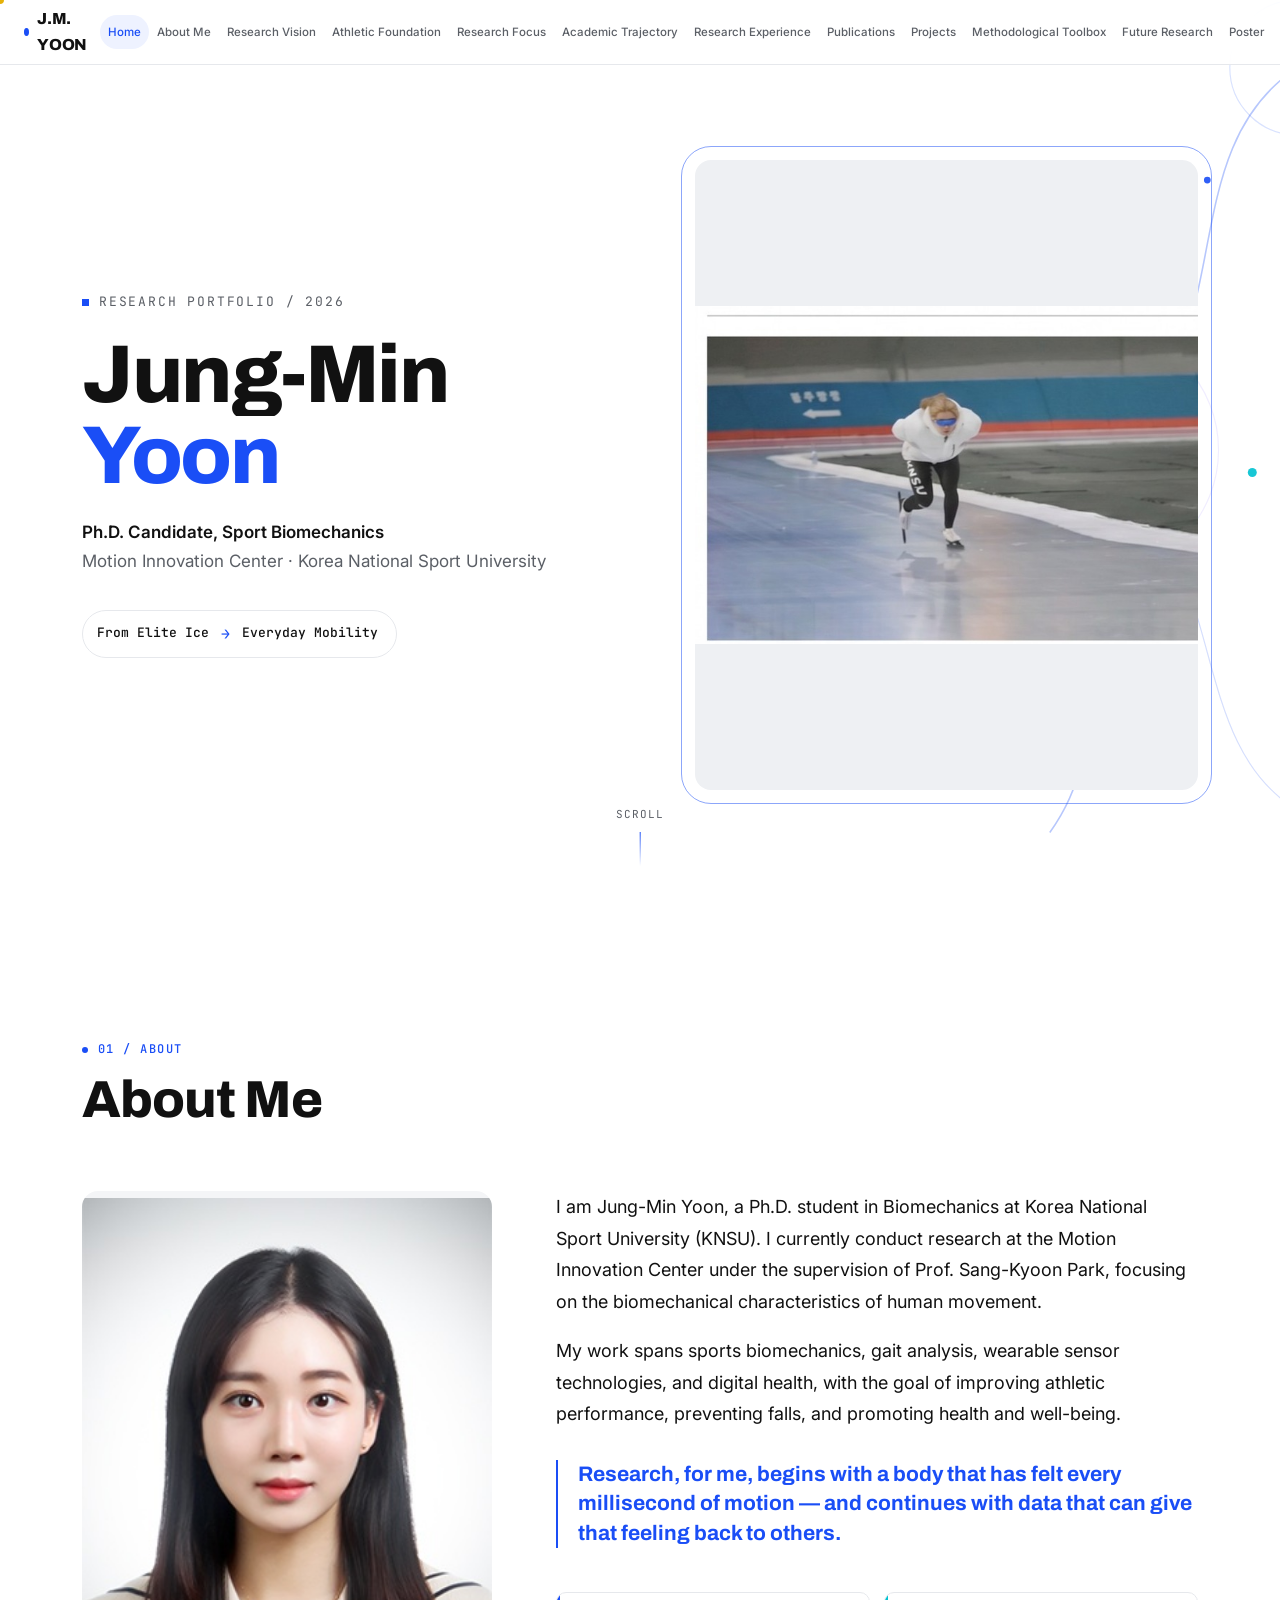
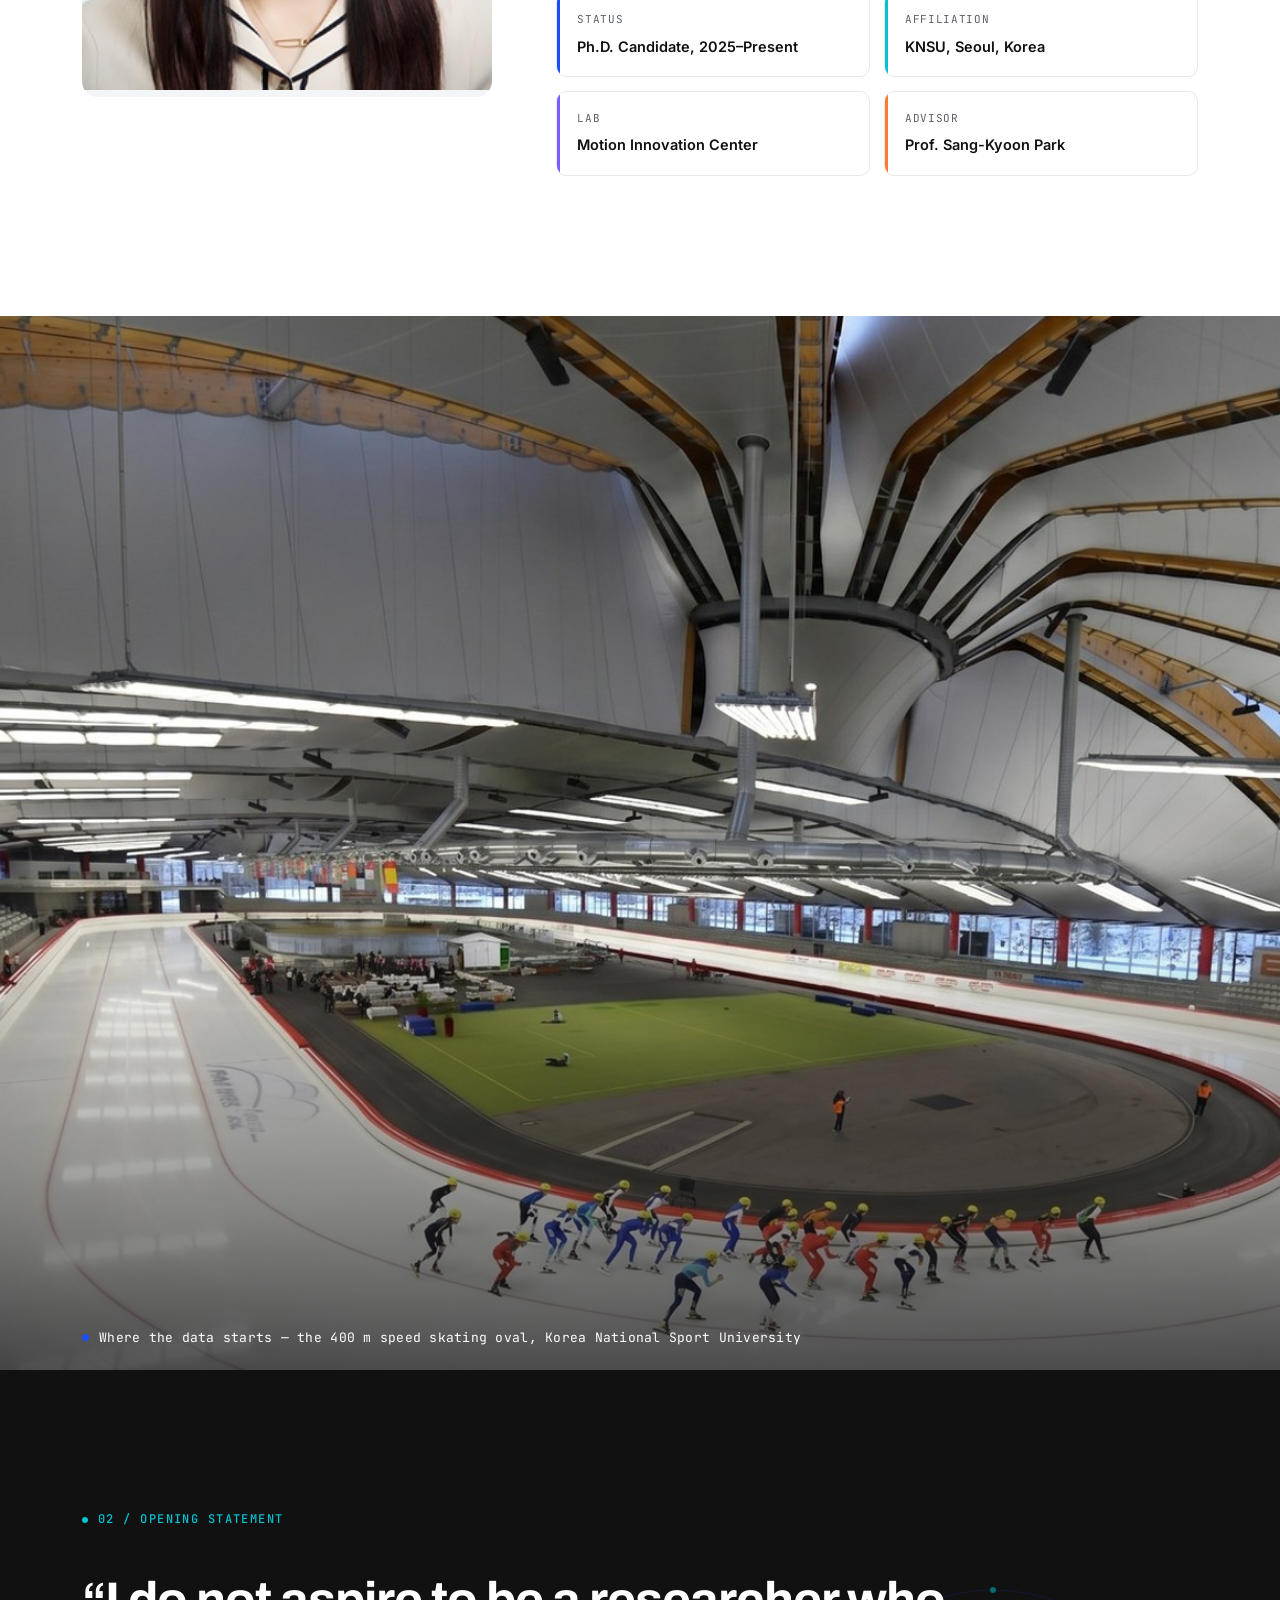
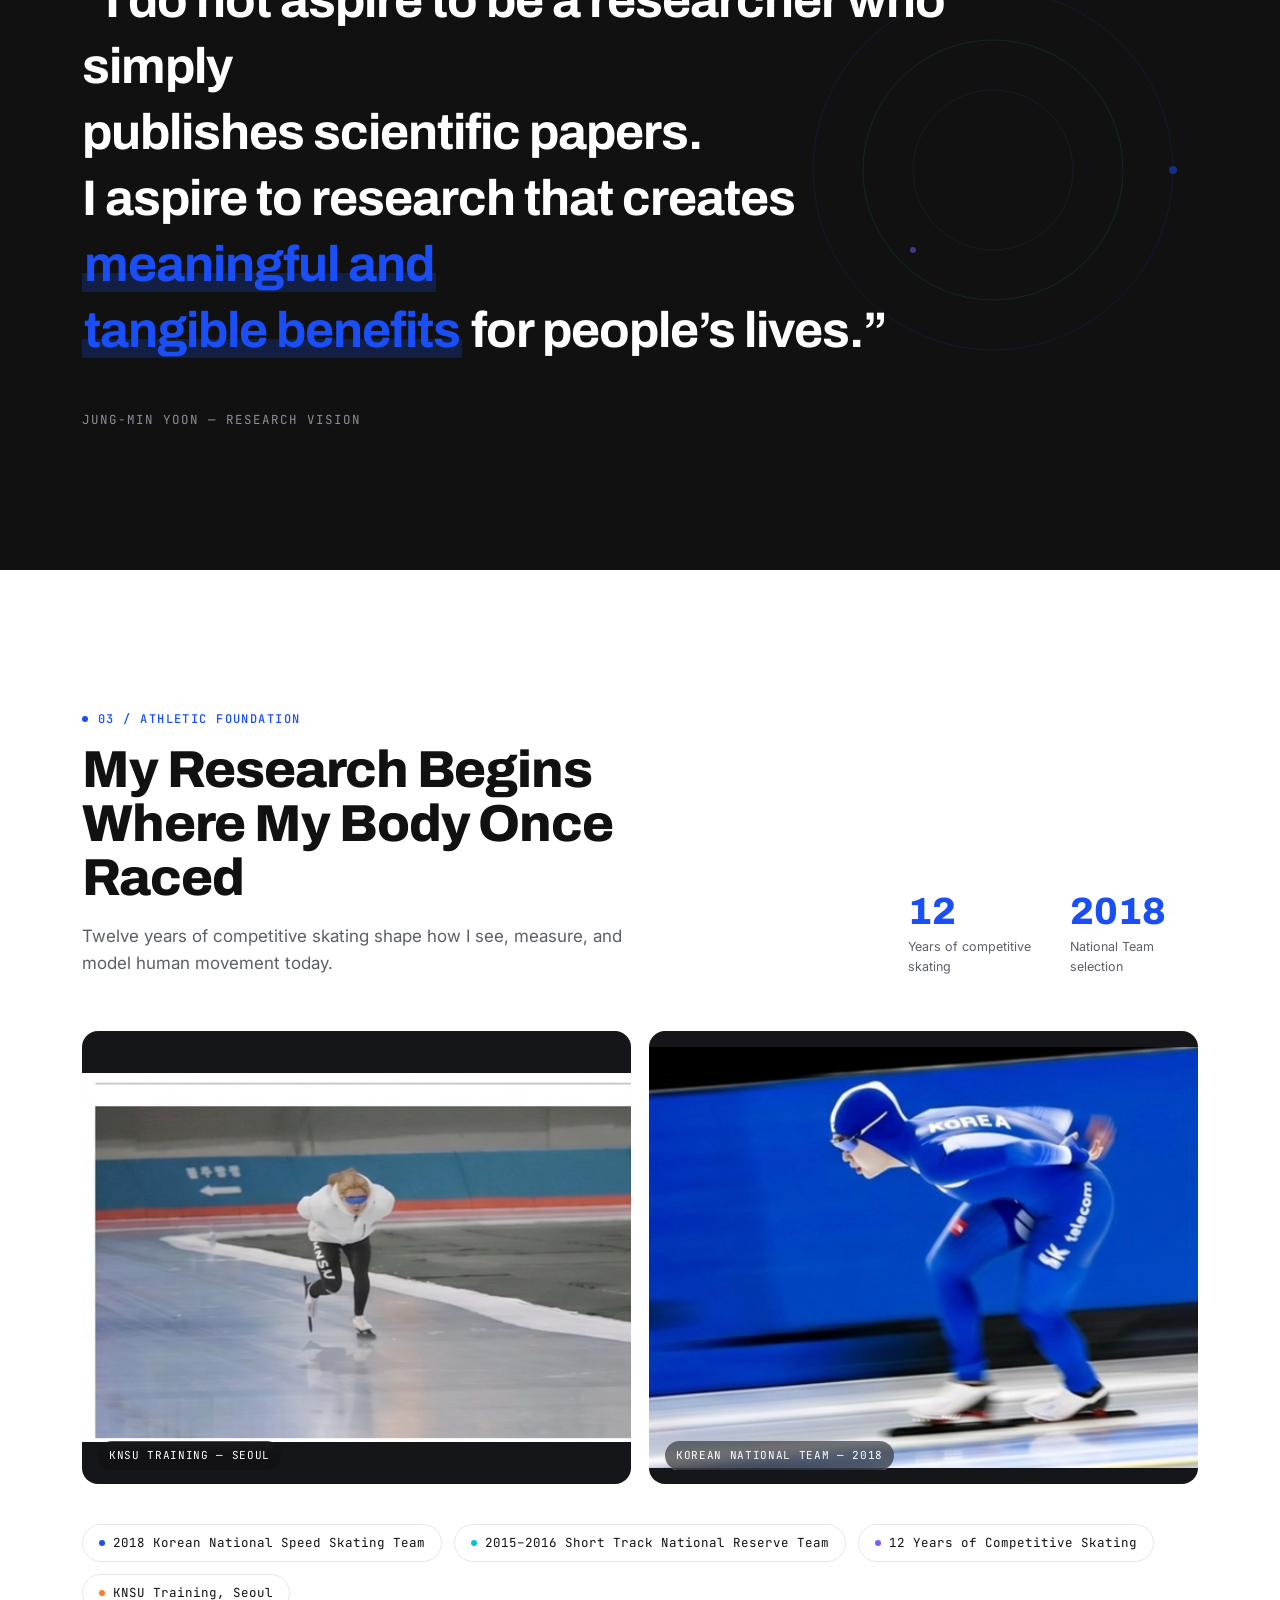
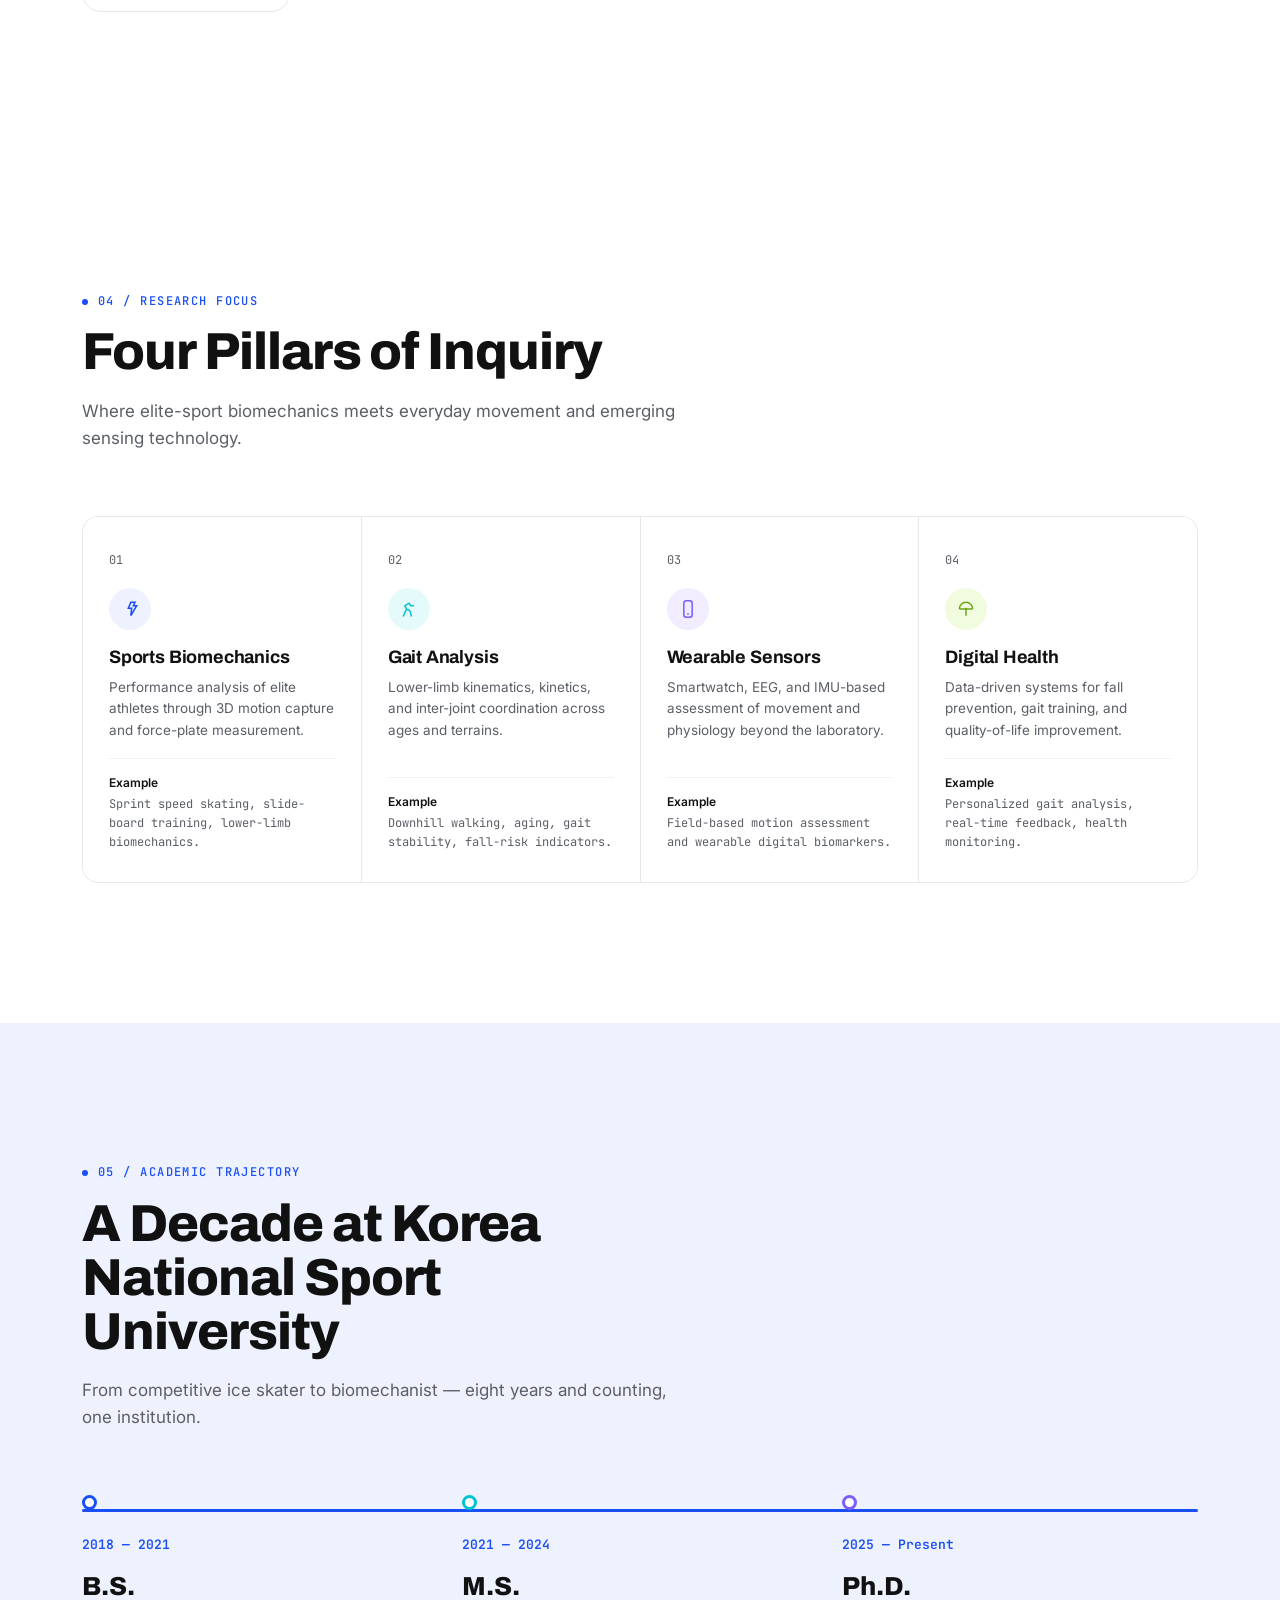
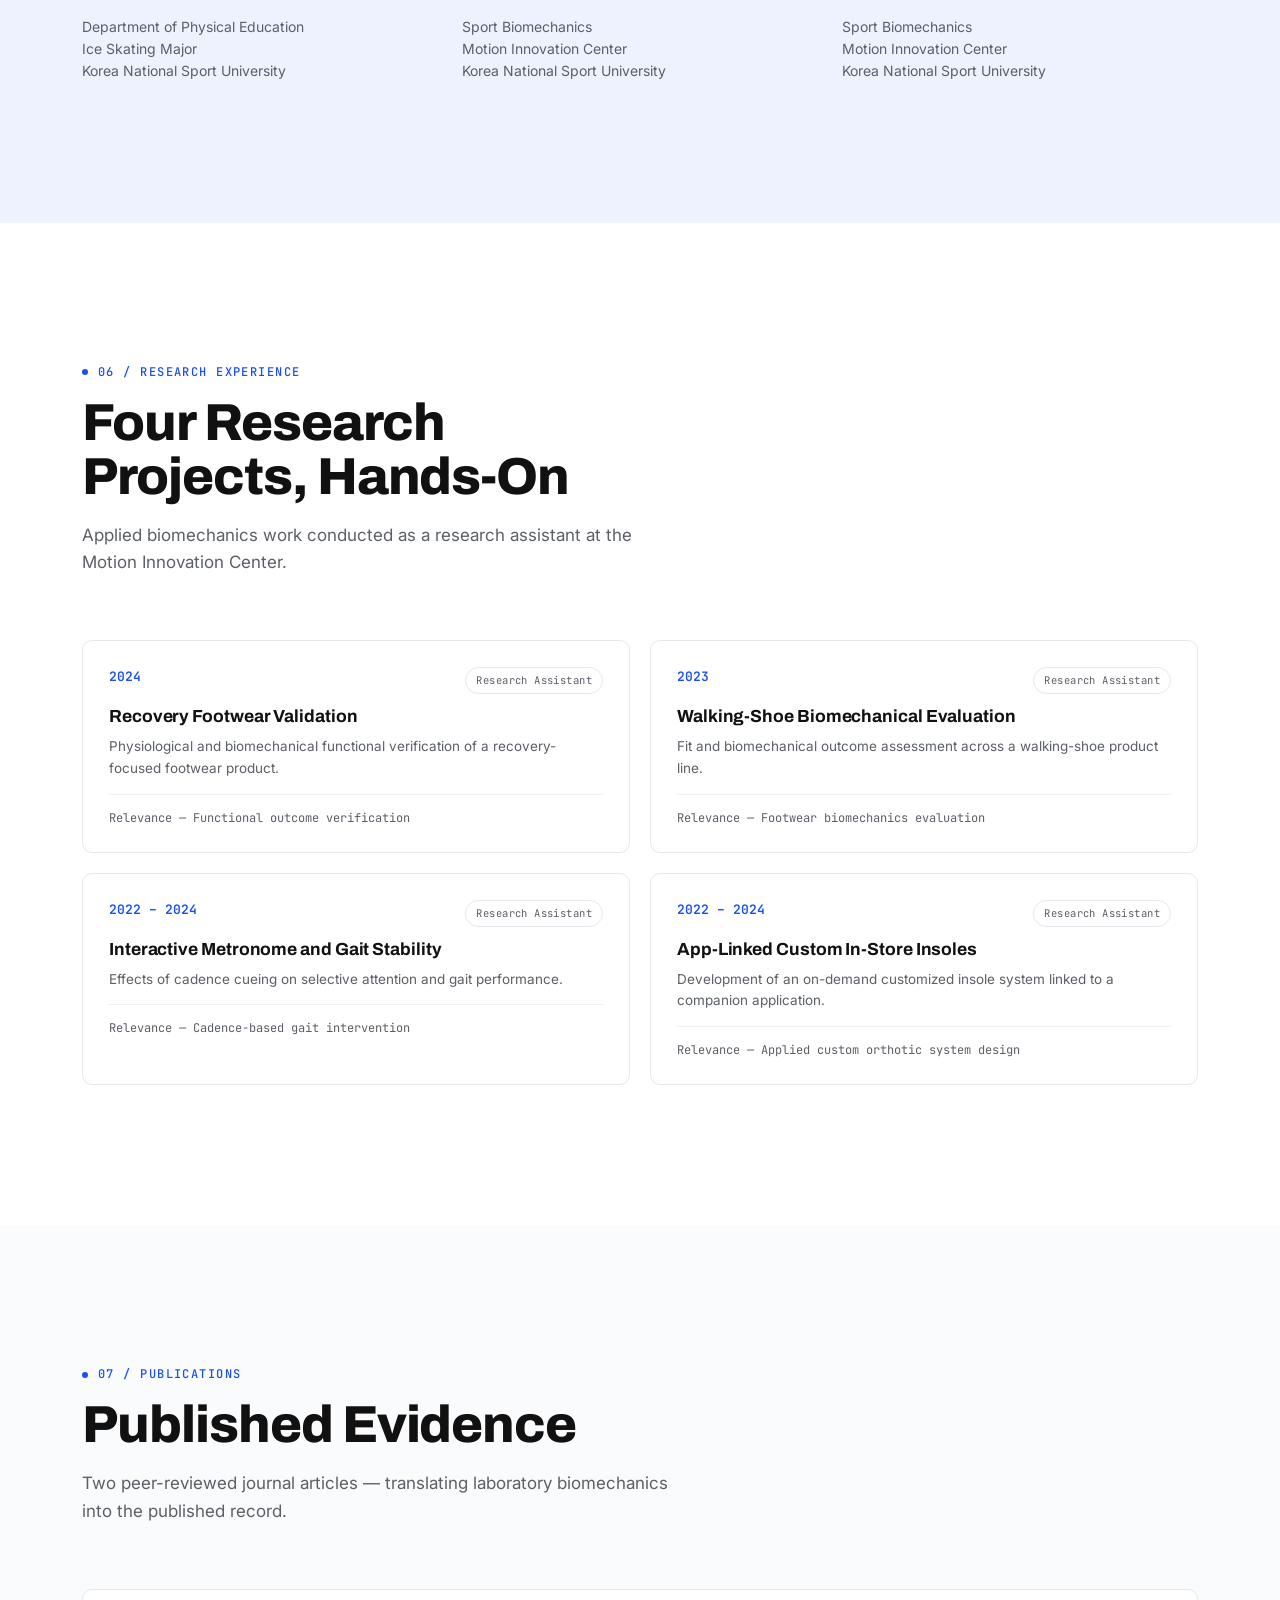
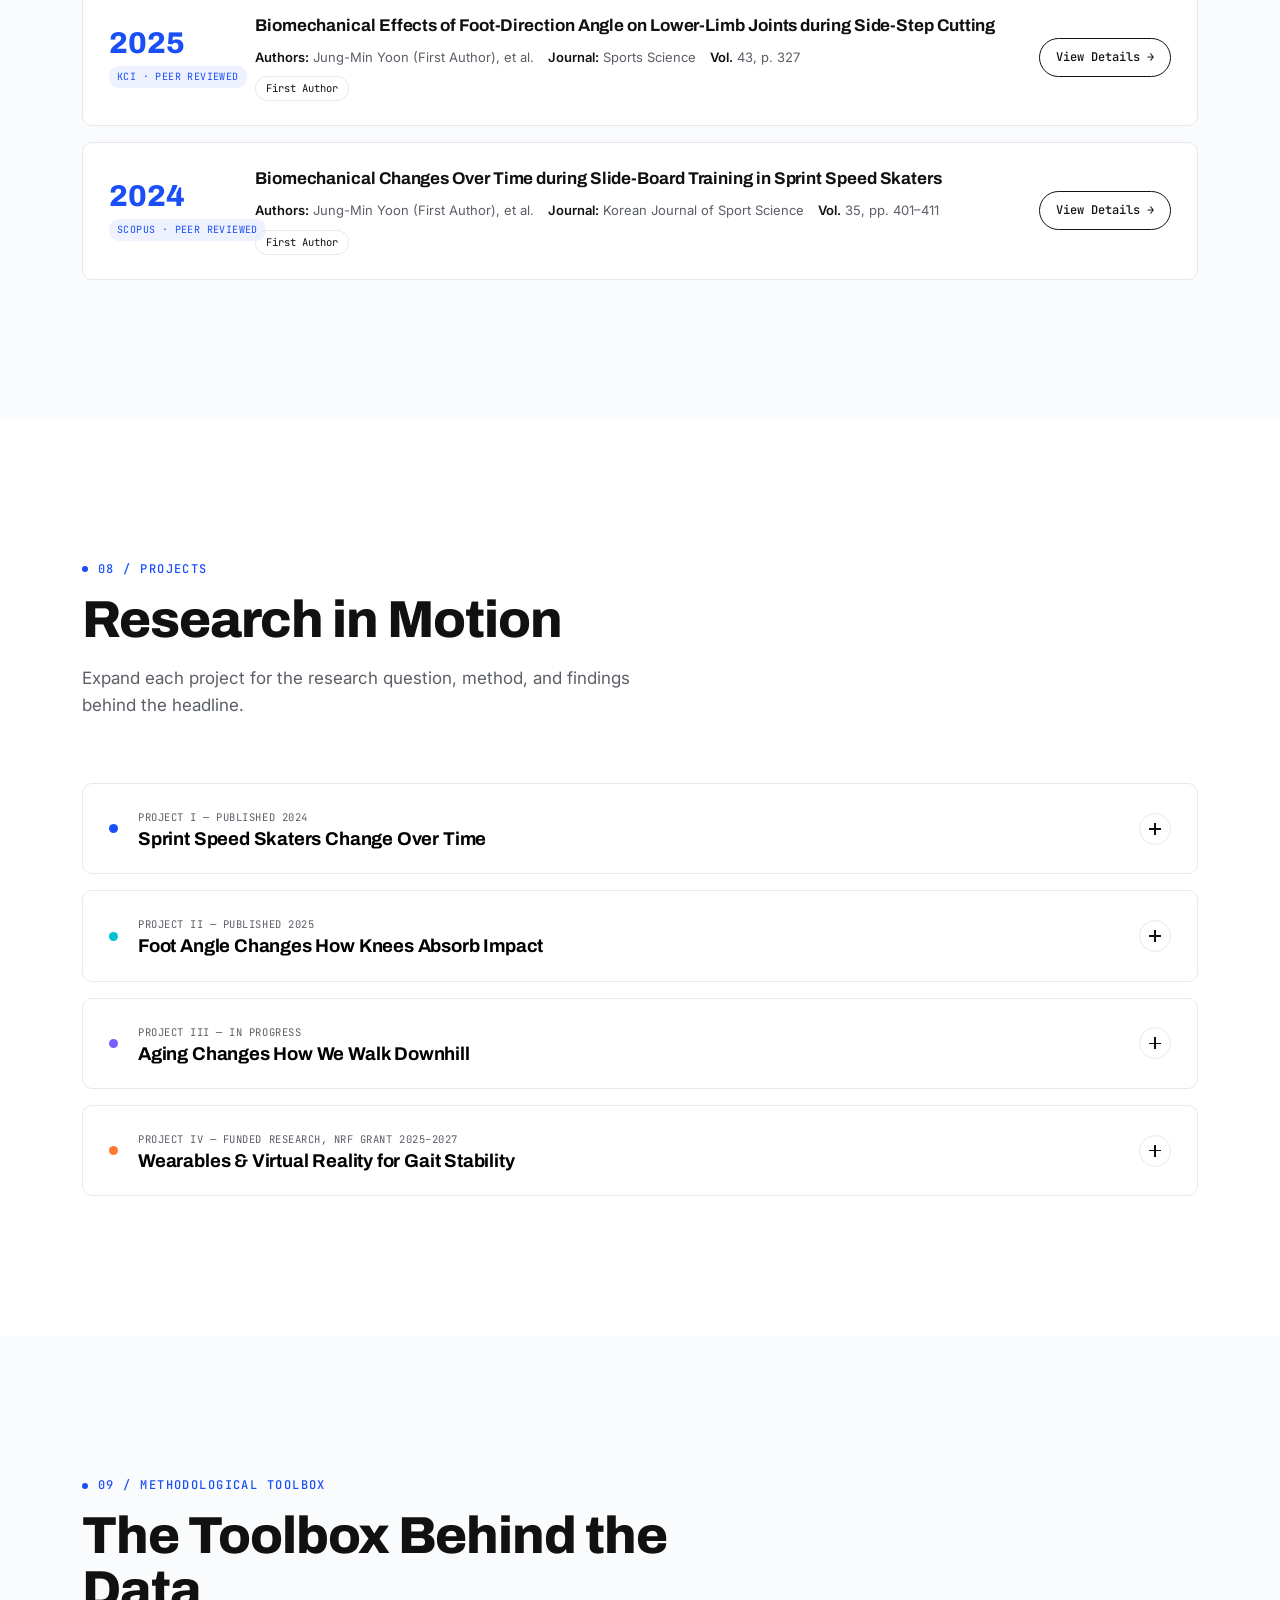
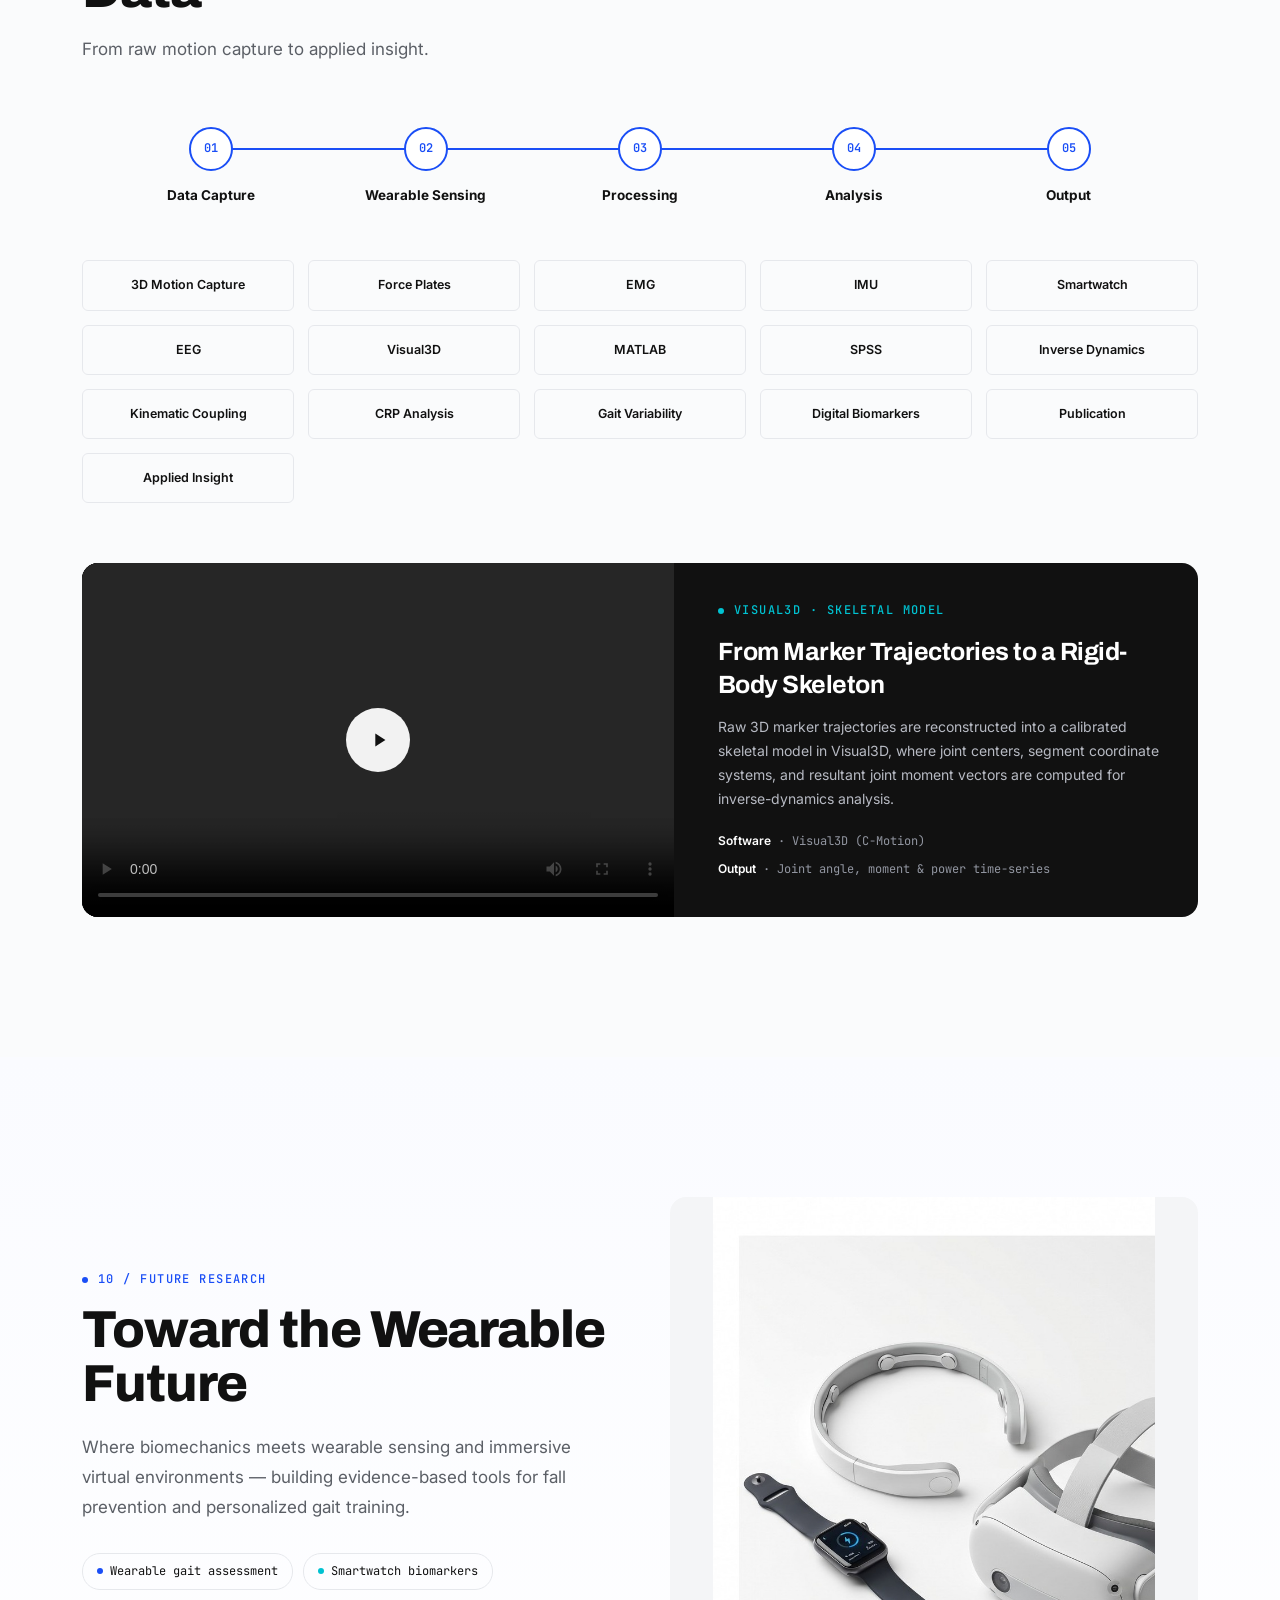
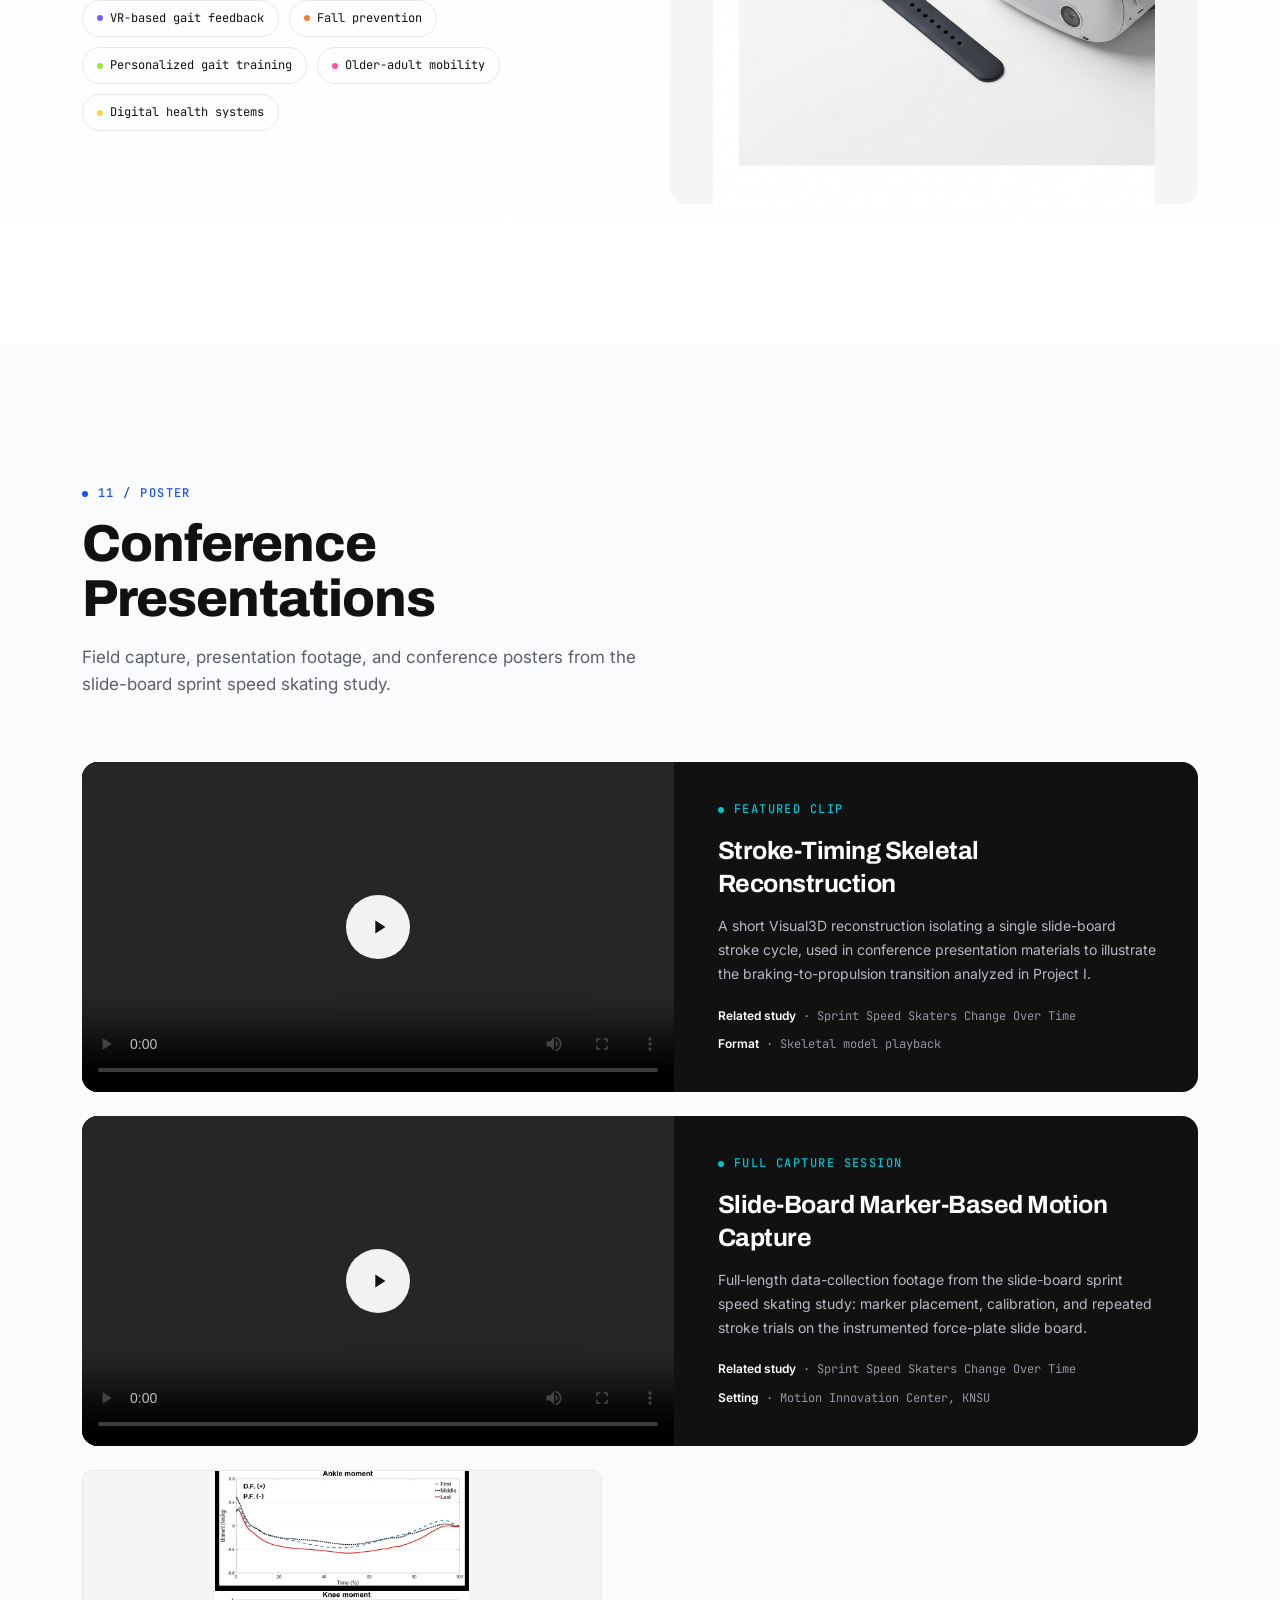
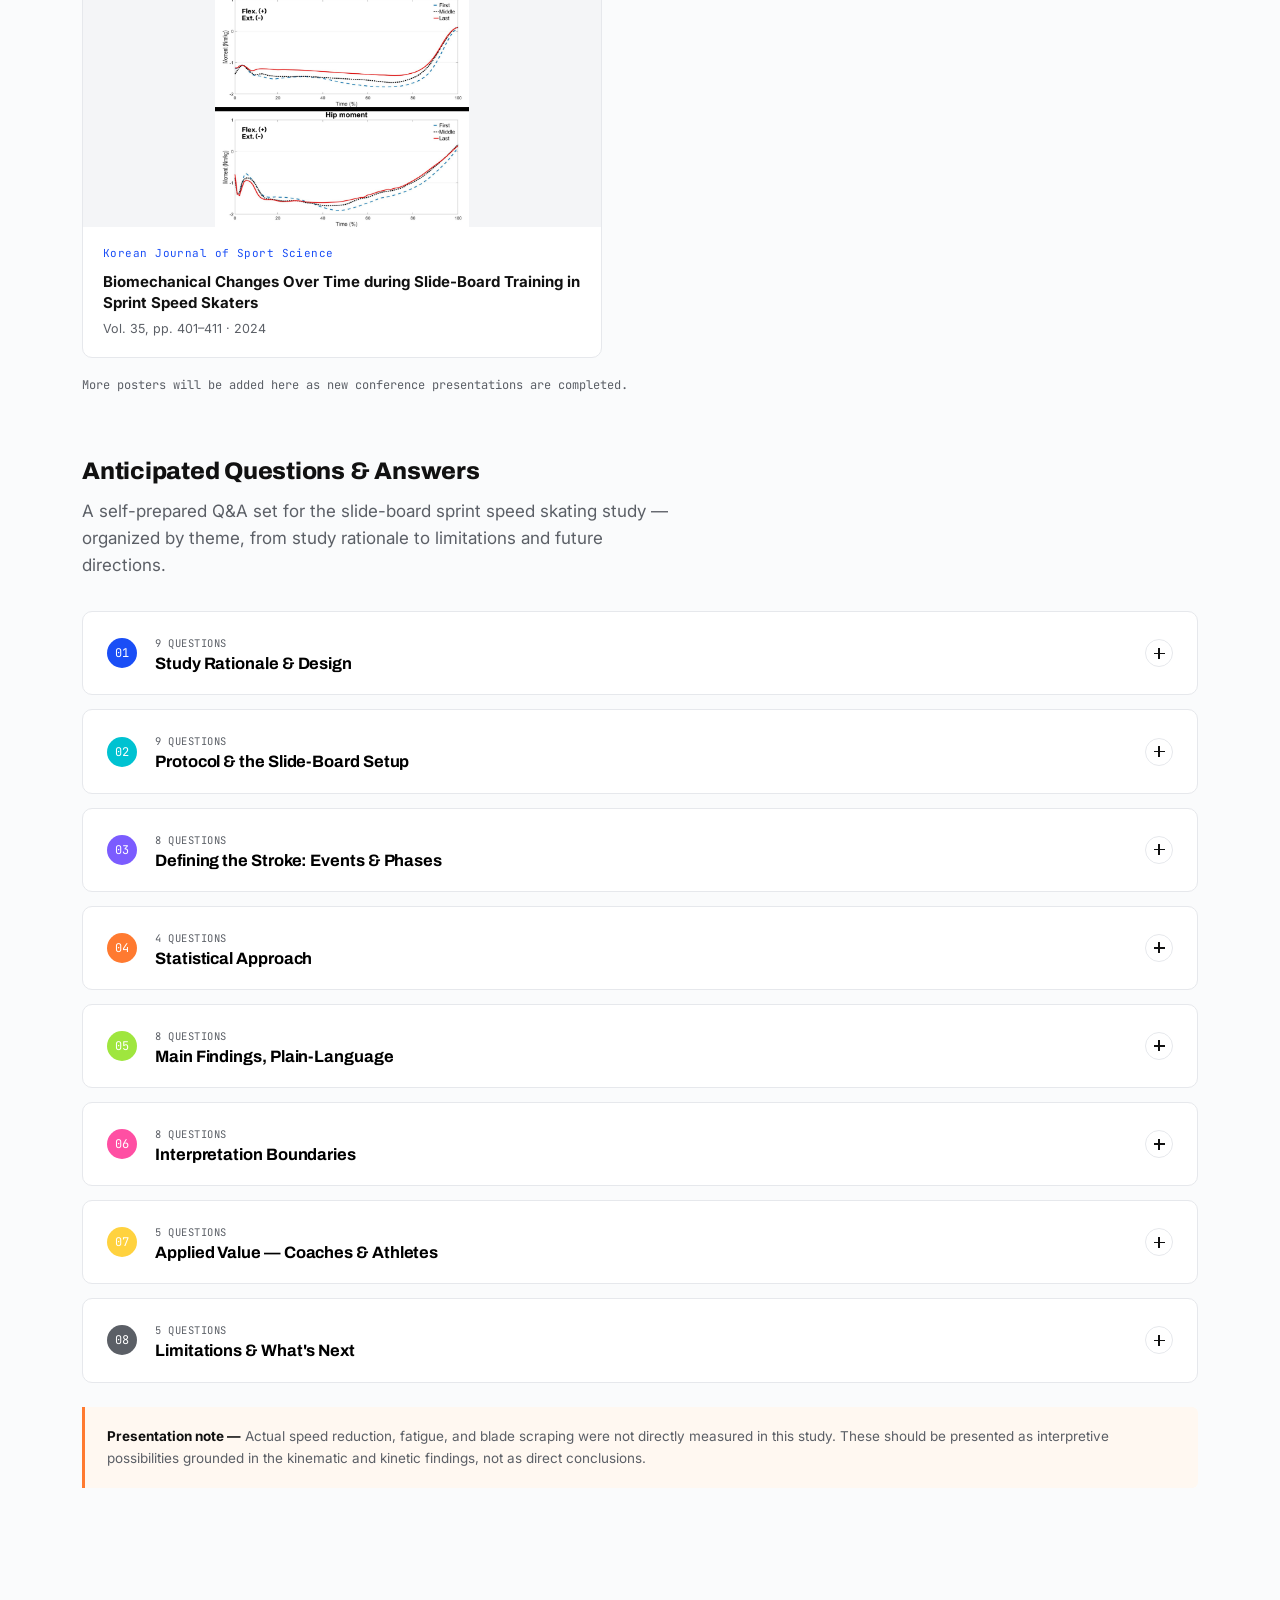
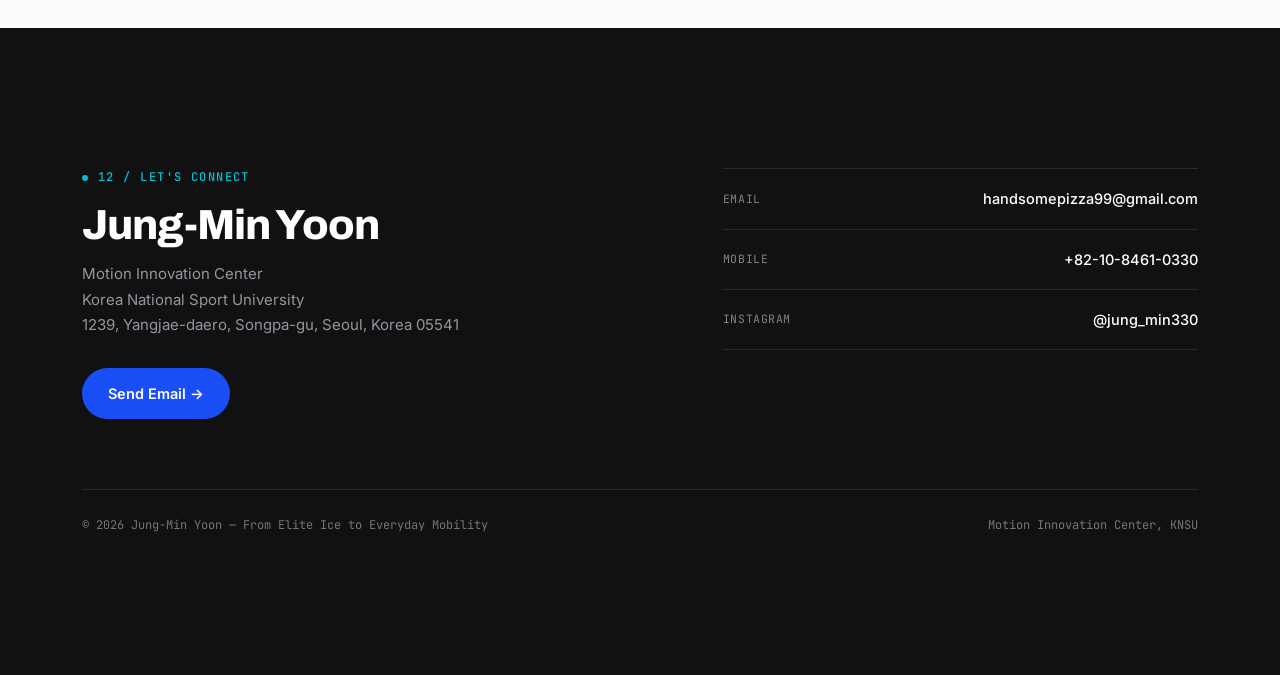
==== commit 8f64b75e: "Add files via upload" ====
--- a/index.html
+++ b/index.html
@@ -423,8 +423,8 @@
             <div class="proj-col-full">
               <h5>Capture Setup &amp; Joint Moment Data</h5>
               <div class="proj-stack">
-                <div class="proj-media"><img src="images/lab-slideboard.jpg" alt="Slide-board motion capture setup with force plate, marker-based athlete trial" data-modal-img></div>
-                <div class="proj-media"><img src="images/graph-joint-moments.jpg" alt="Ankle, knee, and hip moment curves across first, middle, and last strokes" data-modal-img></div>
+                <div class="proj-media proj-media-portrait"><img src="images/lab-slideboard.jpg" alt="Slide-board motion capture setup with force plate diagram and marker-based athlete trial" data-modal-img></div>
+                <div class="proj-media"><img src="images/graph-joint-moments.jpg" alt="Ankle, knee, and hip moment and power curves across first, middle, and last strokes" data-modal-img></div>
               </div>
             </div>
           </div>
--- a/style.css
+++ b/style.css
@@ -1028,6 +1028,12 @@
   align-items:center;
   justify-content:center;
 }
+.proj-media-portrait{
+  aspect-ratio:3/4;
+  max-width:480px;
+  margin-left:auto;
+  margin-right:auto;
+}
 .proj-media img{ width:100%; height:100%; object-fit:contain; cursor:zoom-in; }
 
 .proj-stack{ display:flex; flex-direction:column; gap:22px; }
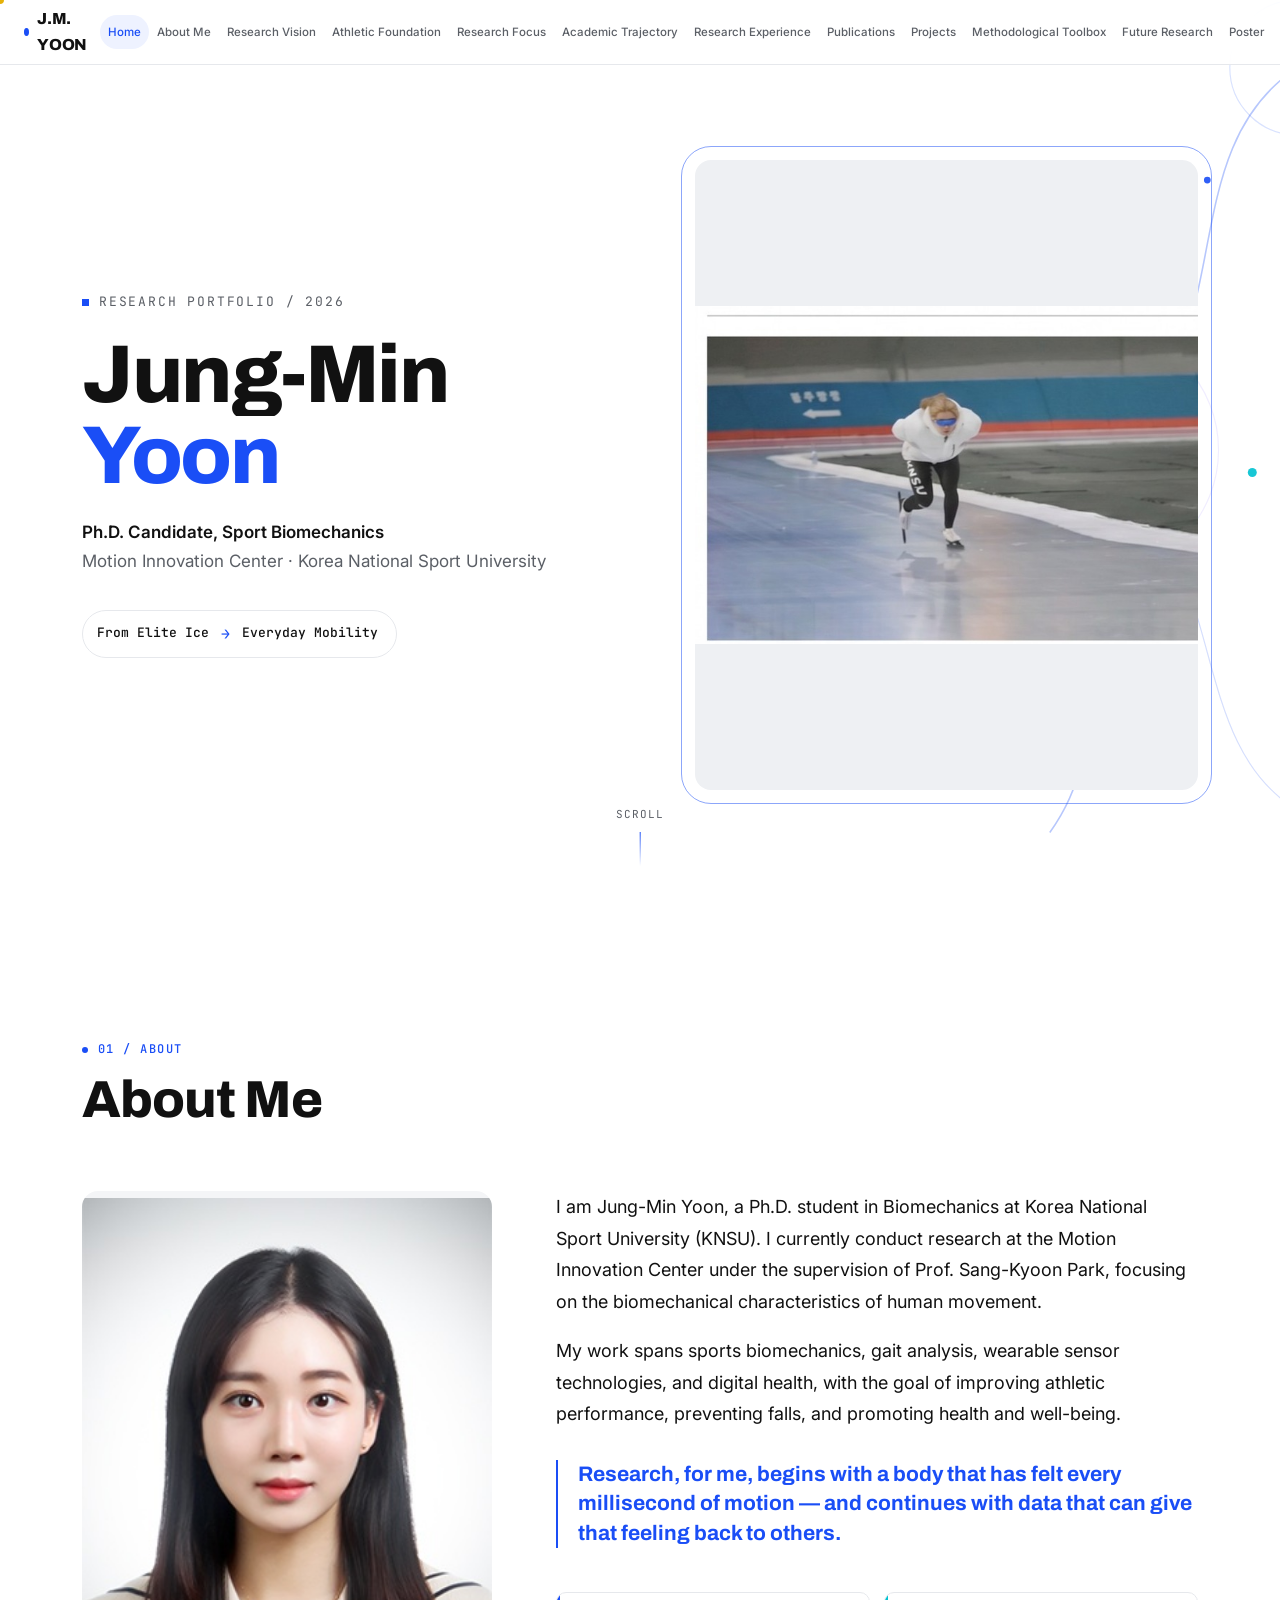
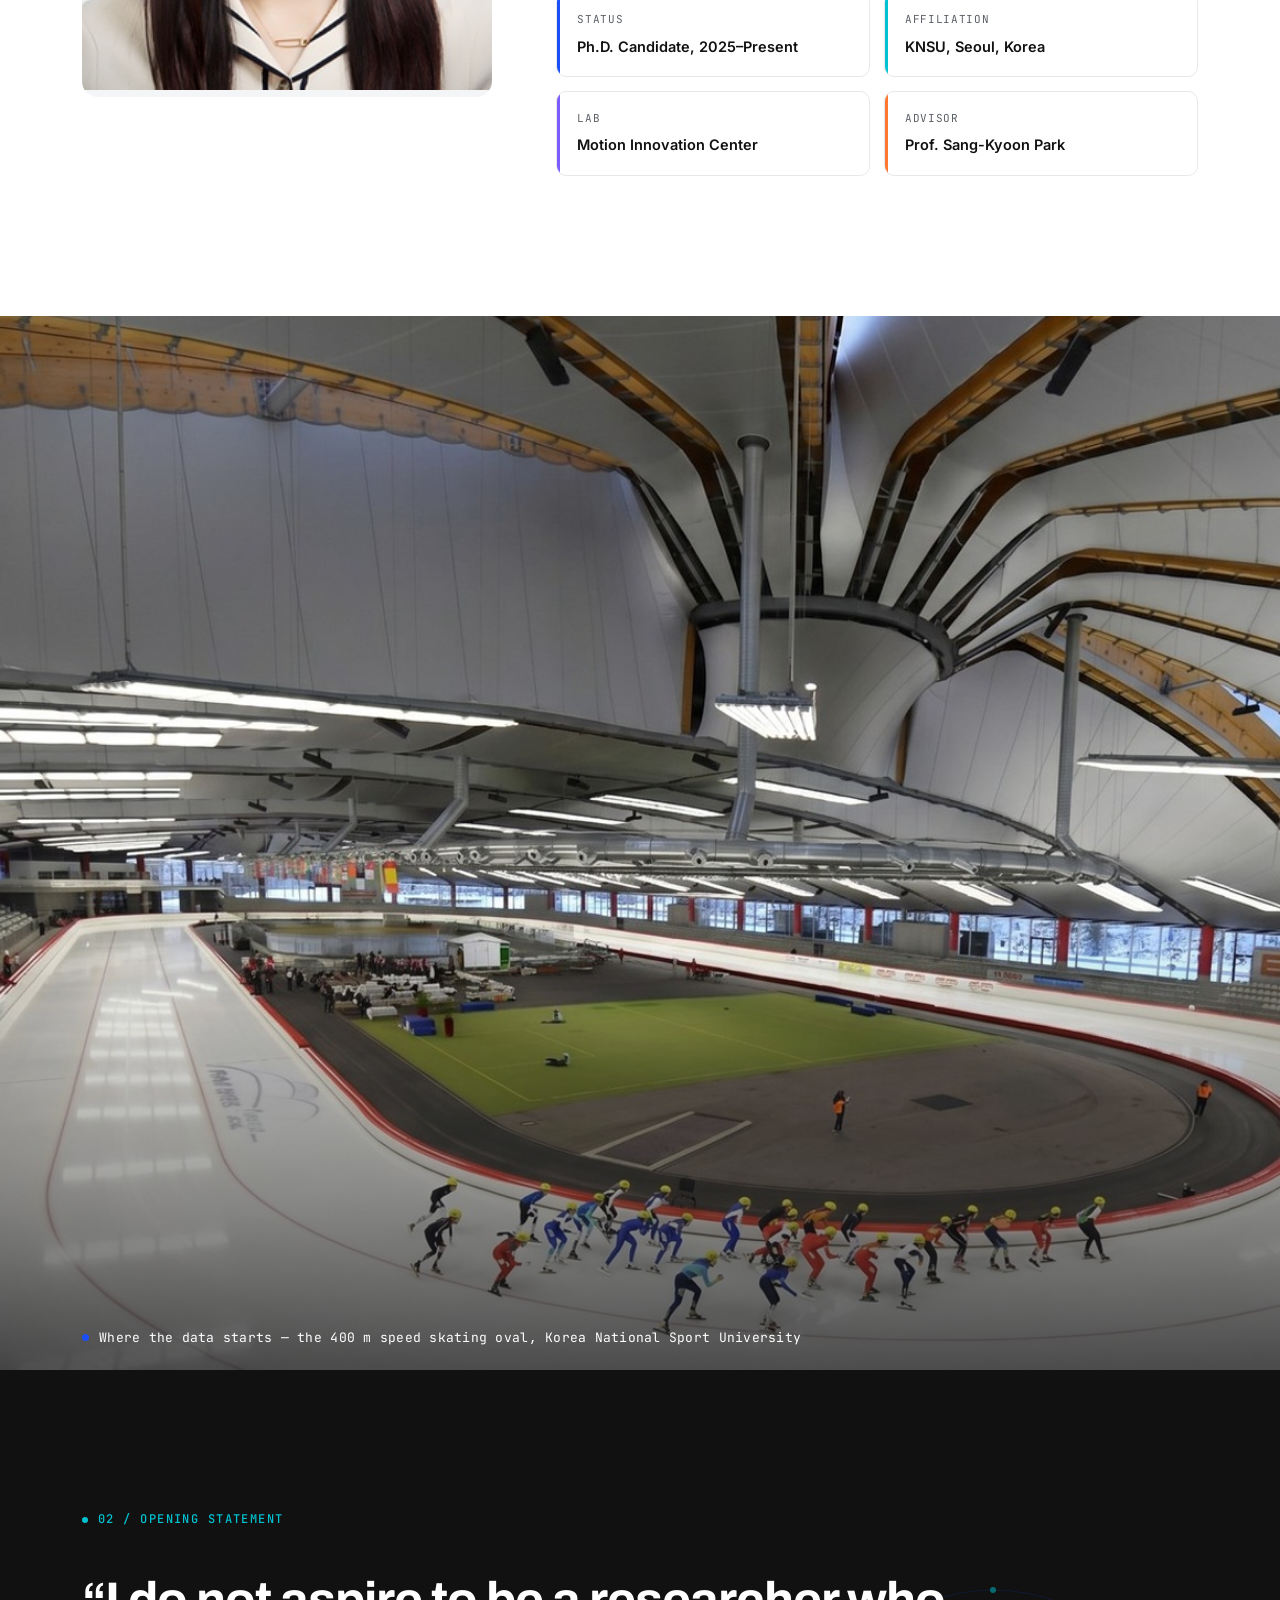
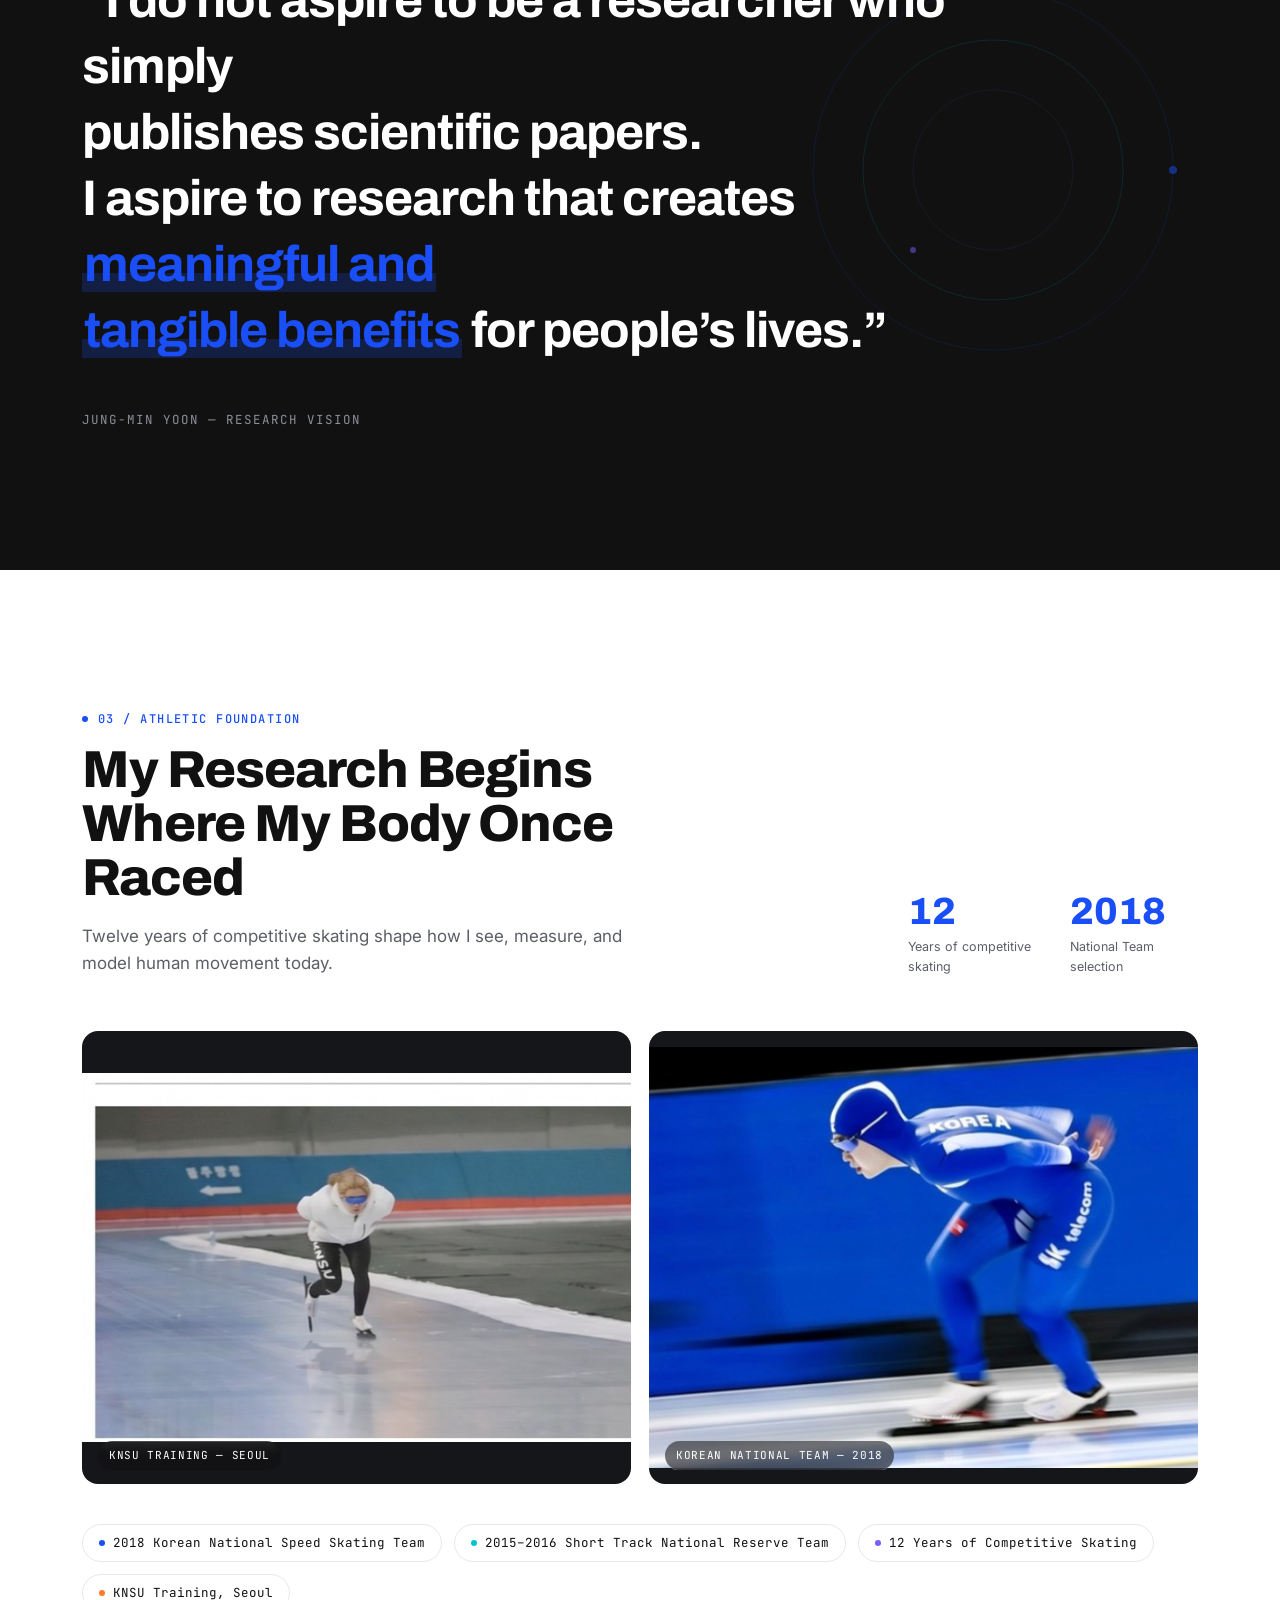
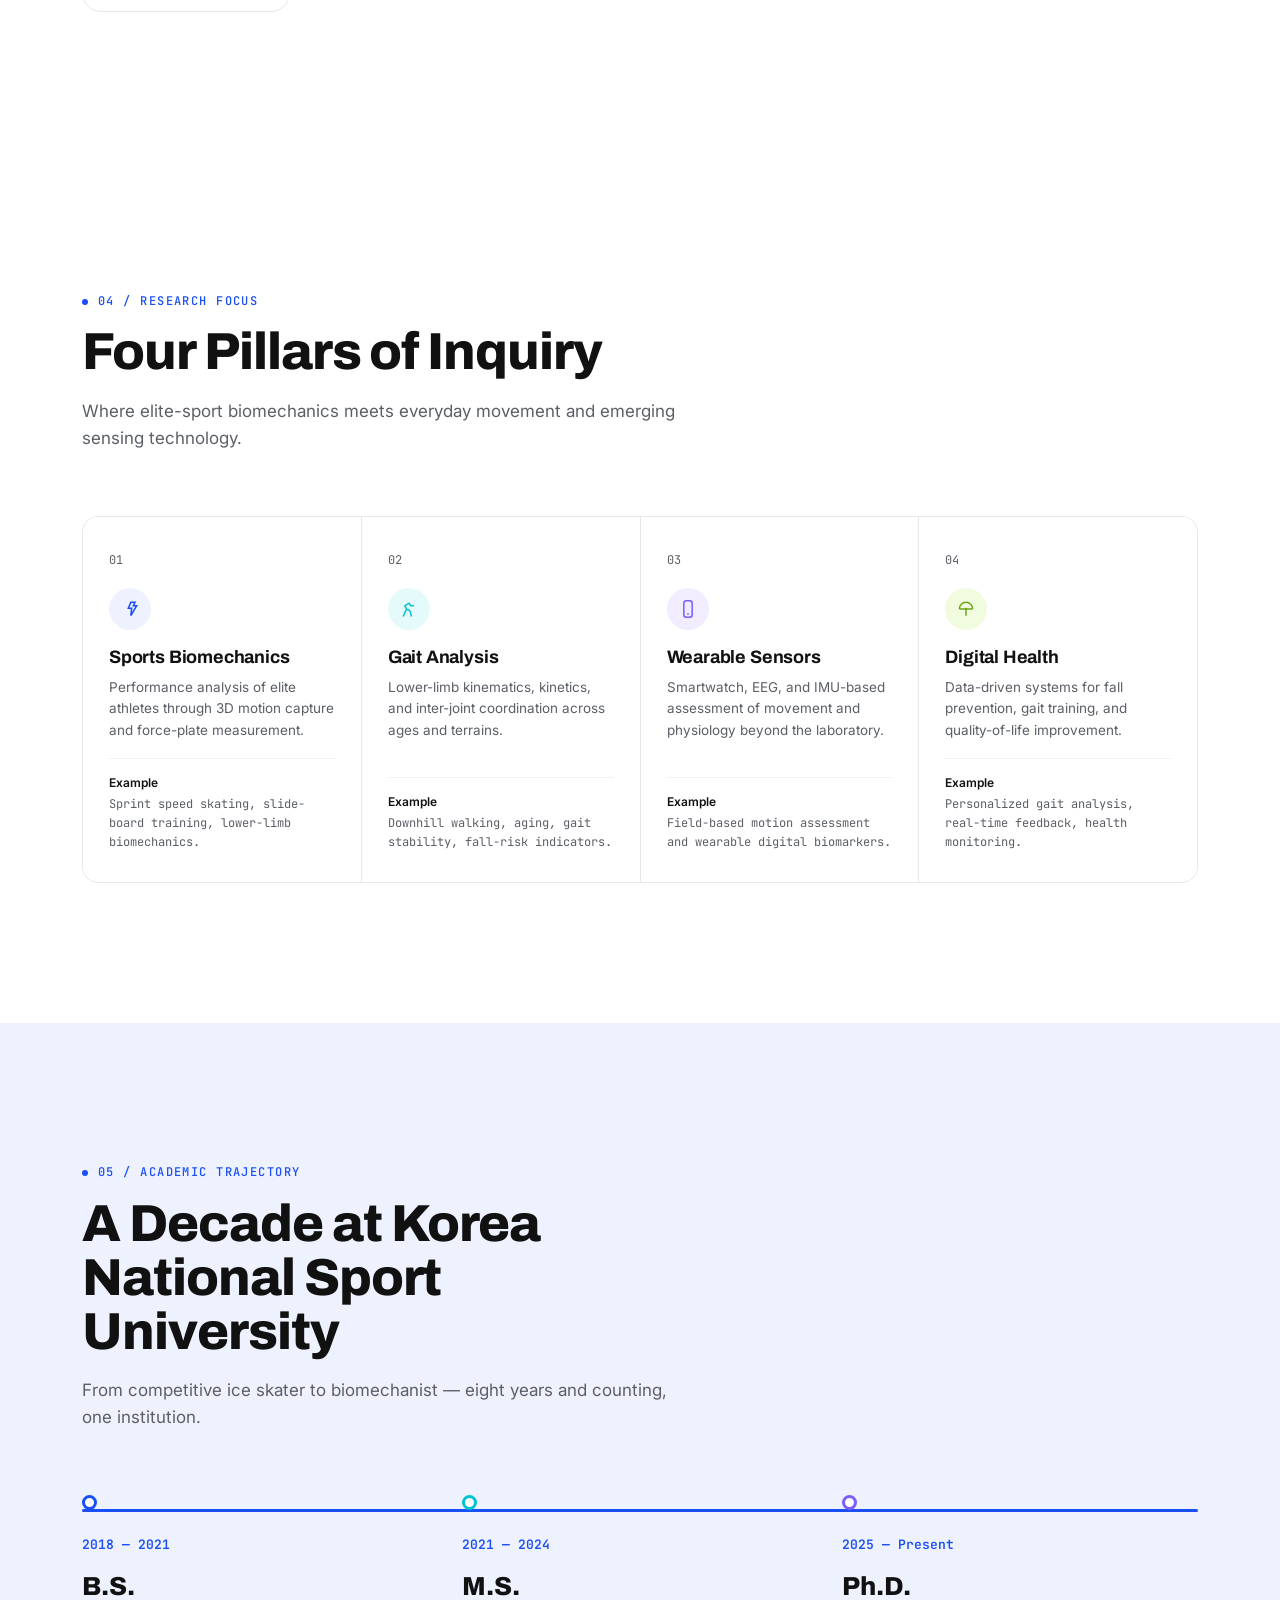
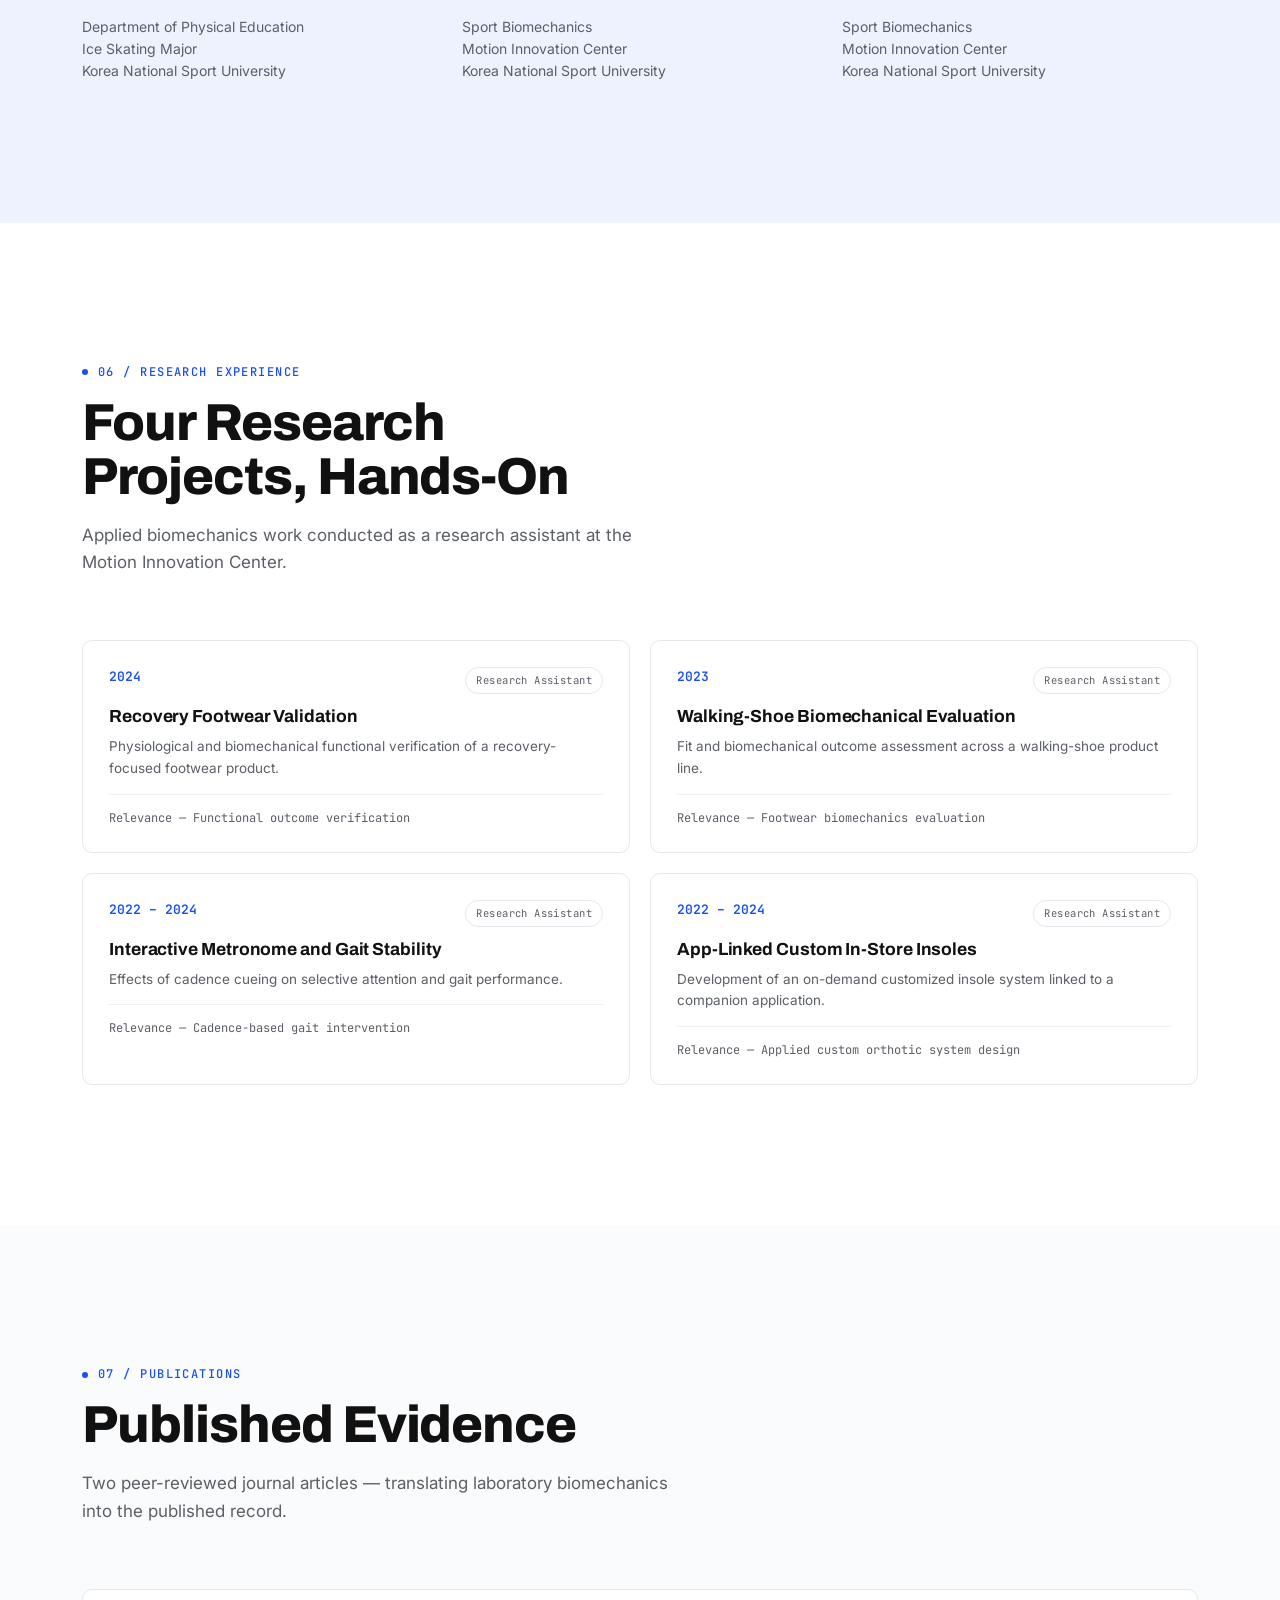
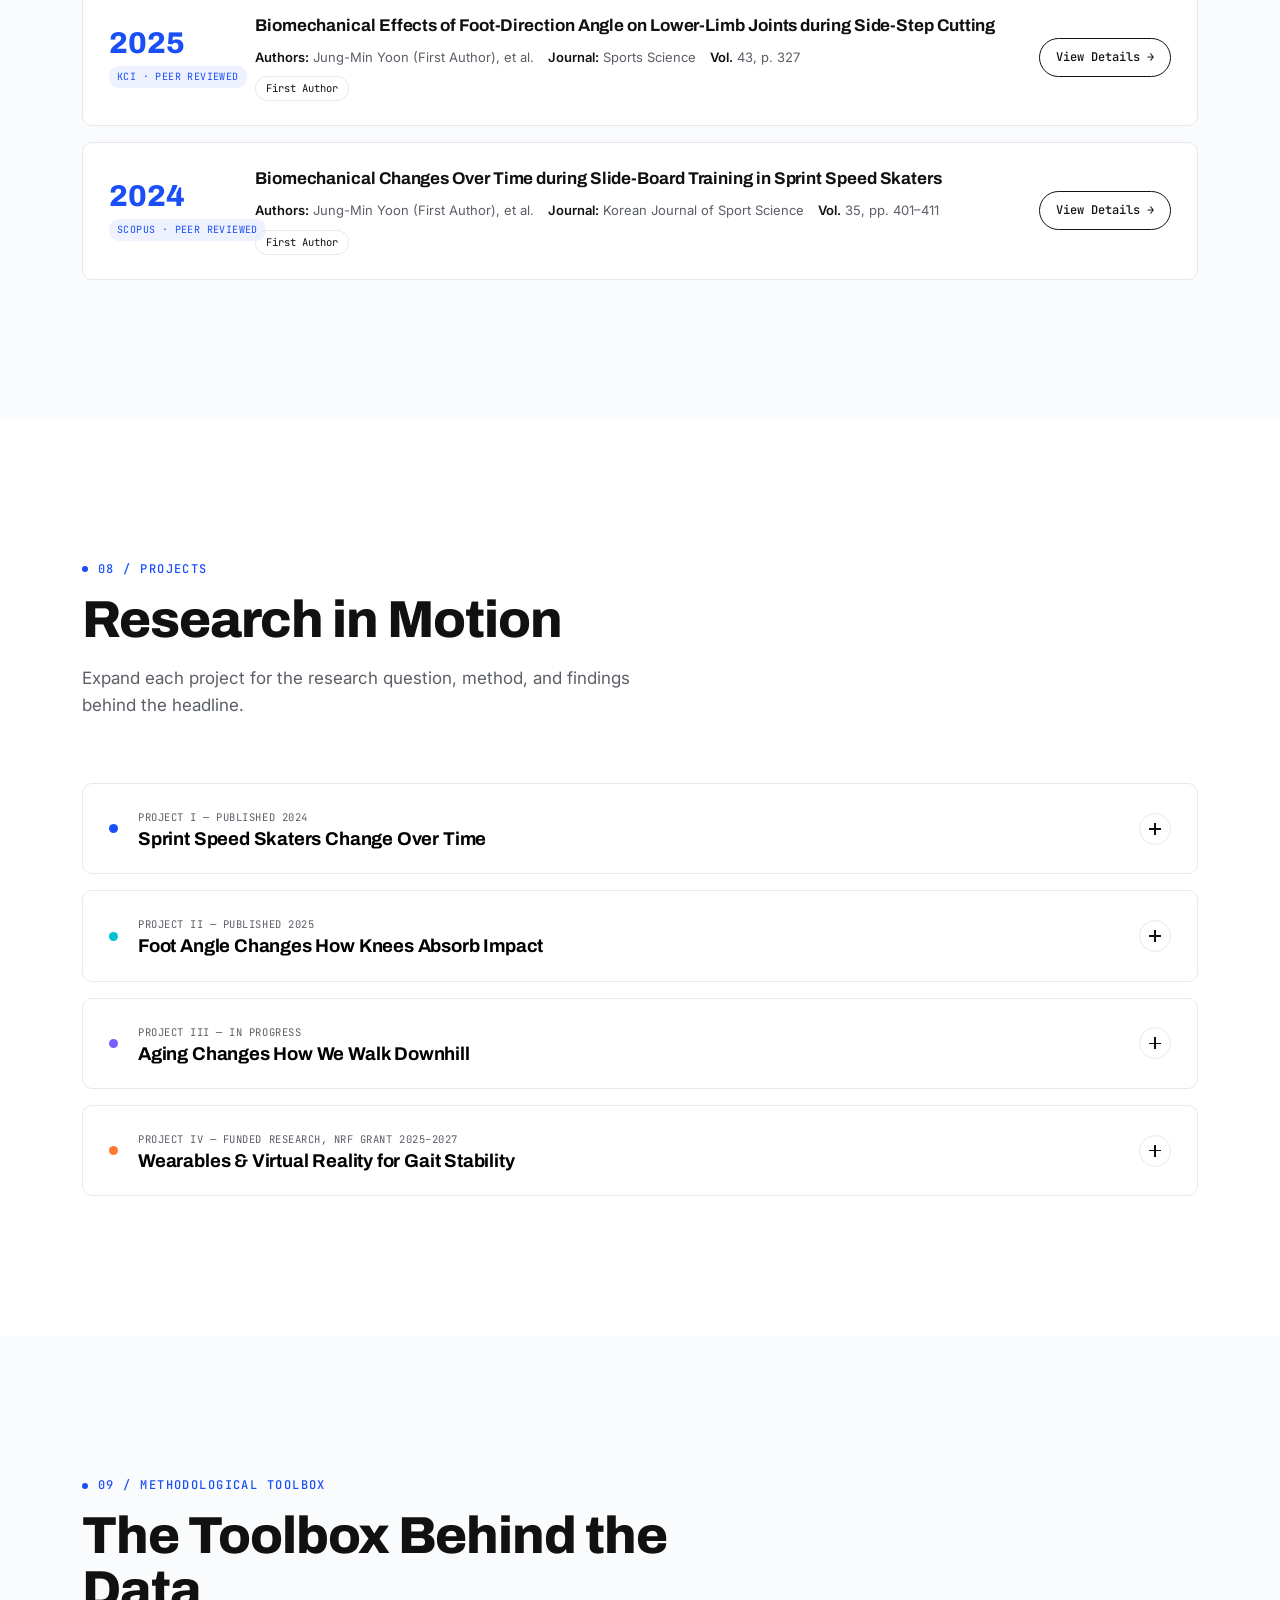
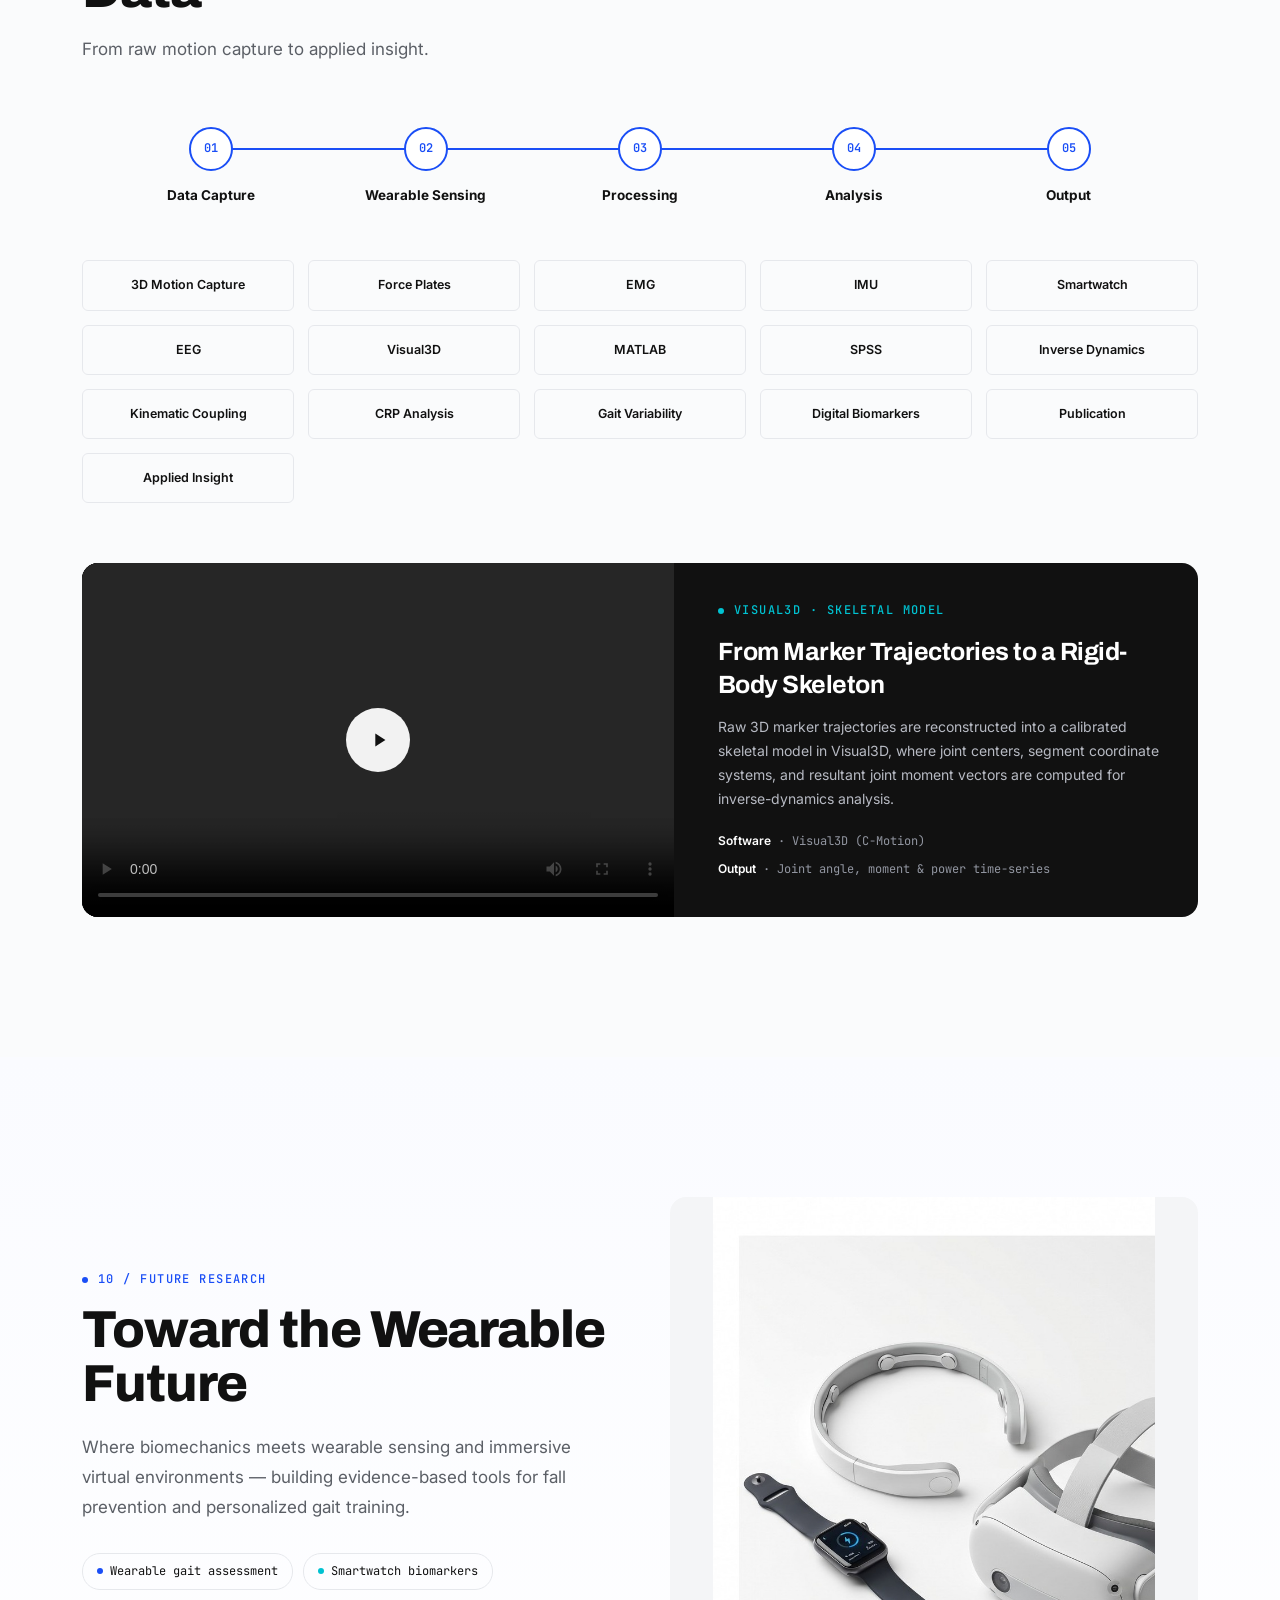
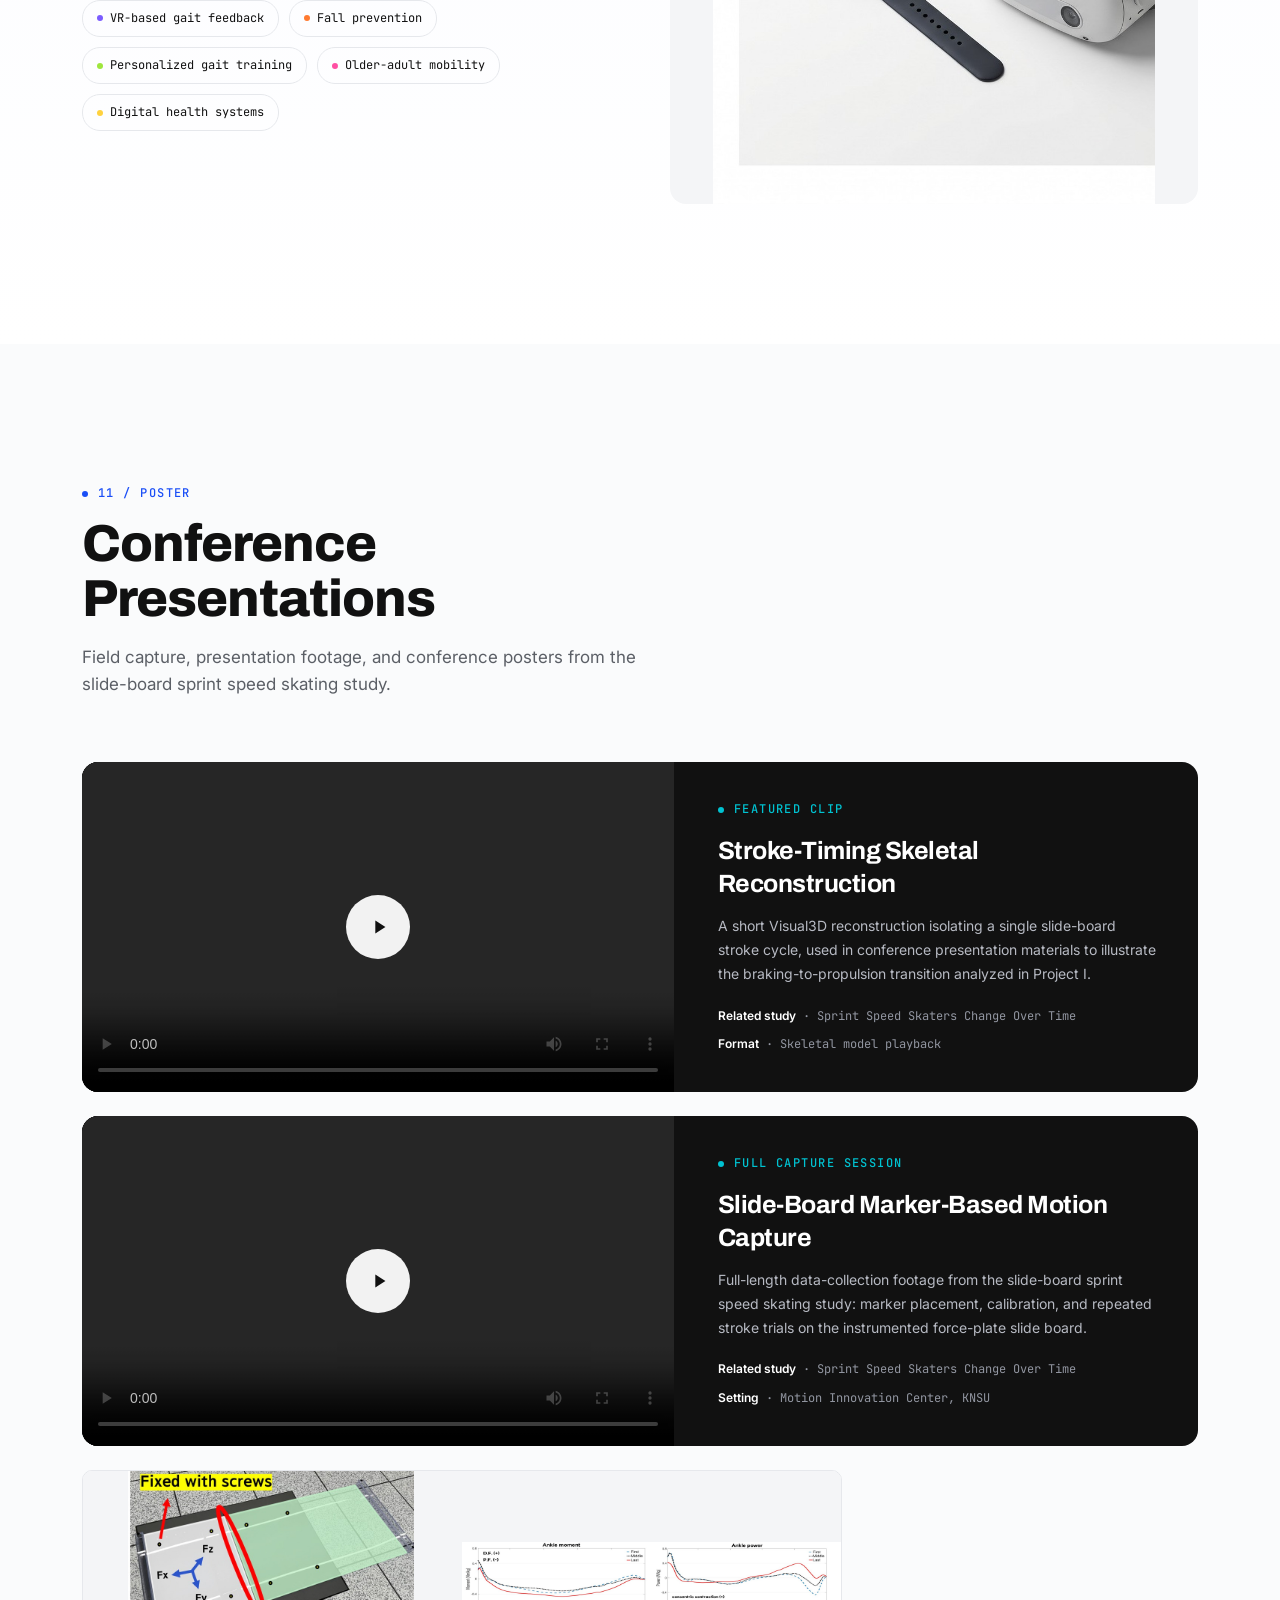
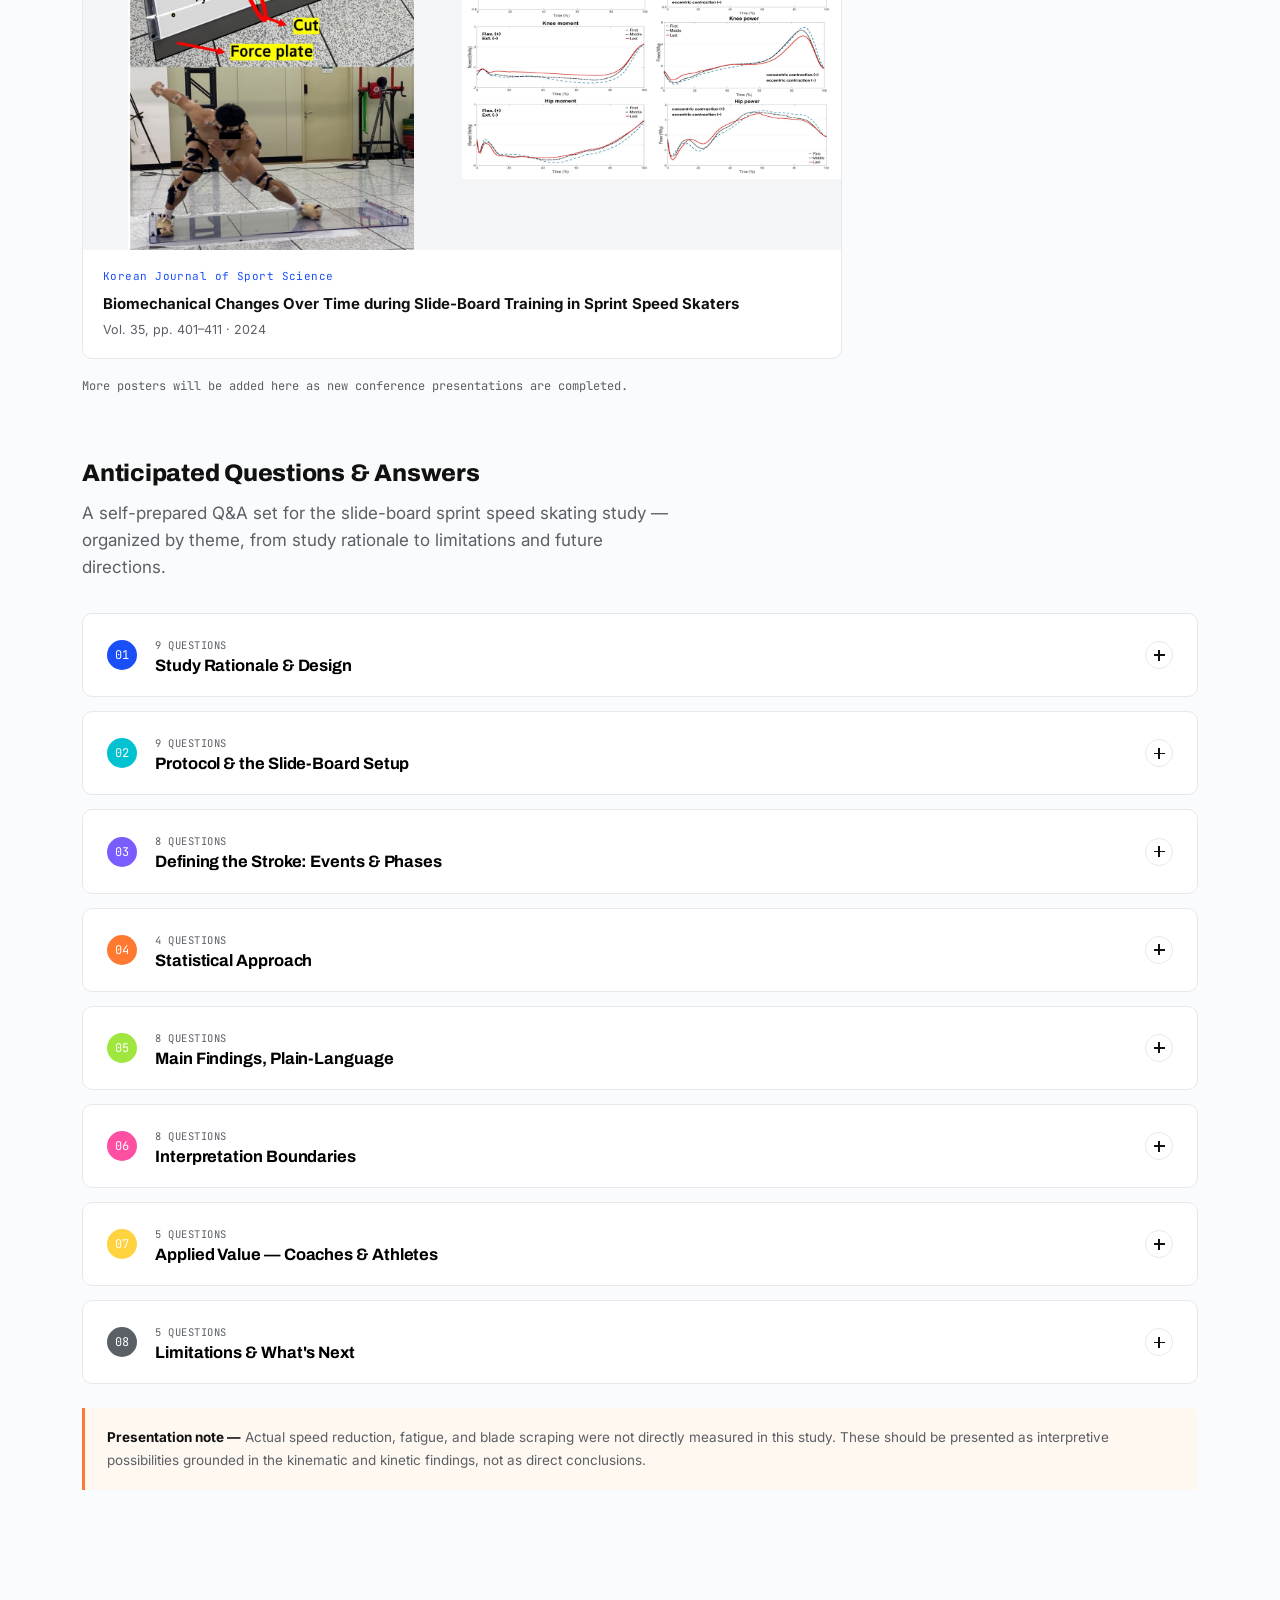
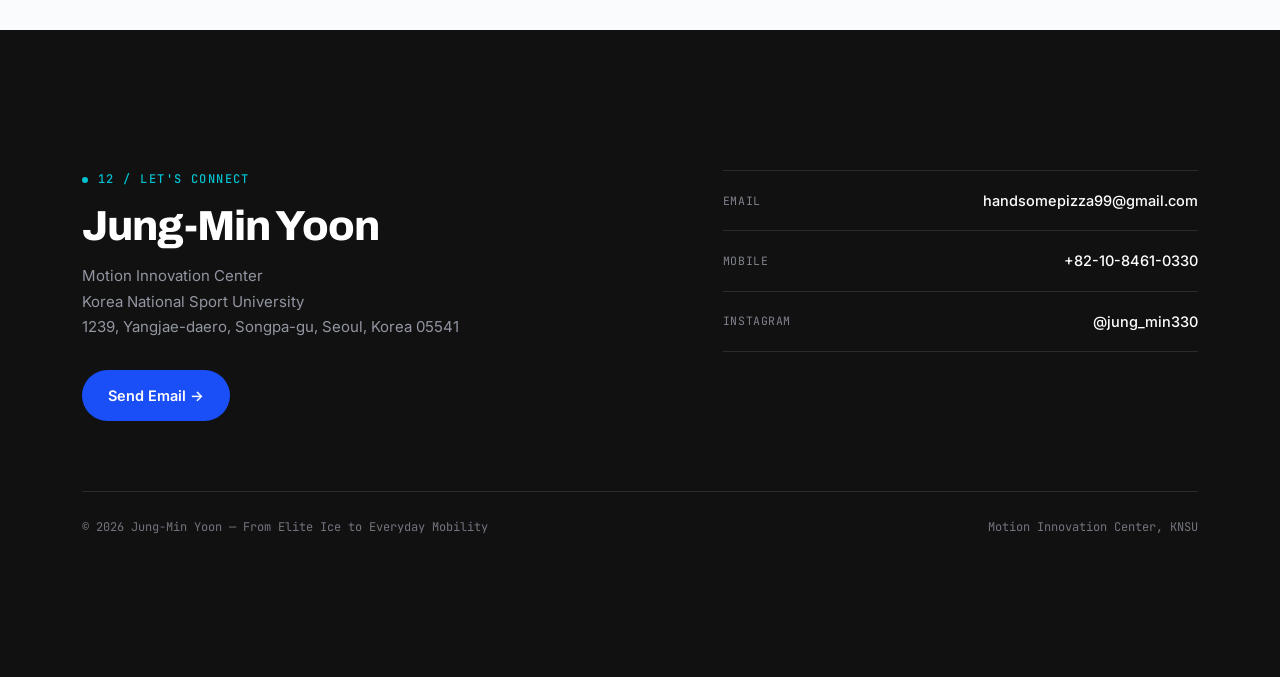
==== commit a76eba80: "Add files via upload" ====
--- a/index.html
+++ b/index.html
@@ -478,25 +478,26 @@
           <span class="proj-toggle"></span>
         </button>
         <div class="proj-body">
-          <div class="proj-body-inner">
-            <div class="proj-col">
+          <div class="proj-treadmill-layout">
+            <div class="proj-treadmill-photos">
+              <figure class="proj-treadmill-figure">
+                <div class="proj-media"><img src="images/treadmill-young.jpg" alt="Younger woman control group walking on instrumented downhill treadmill" data-modal-img></div>
+                <figcaption>Younger Women — Control Group</figcaption>
+              </figure>
+              <figure class="proj-treadmill-figure">
+                <div class="proj-media"><img src="images/treadmill-older.jpg" alt="Older woman study group walking on instrumented downhill treadmill" data-modal-img></div>
+                <figcaption>Older Women — Study Group</figcaption>
+              </figure>
+            </div>
+            <div class="proj-treadmill-text">
               <h5>Research Question</h5>
               <p>How do lower-extremity joint kinematics, kinetics, and inter-joint coordination differ between younger and older women during downhill walking?</p>
               <h5 style="margin-top:20px;">Methods</h5>
               <p>Instrumented split-belt treadmill at controlled downhill grade, full-body 3D motion capture, EMG, force plates, paired younger and older female cohorts.</p>
-            </div>
-            <div class="proj-col">
-              <h5>Expected Outcomes</h5>
+              <h5 style="margin-top:20px;">Expected Outcomes</h5>
               <p>Joint-level changes at ankle, knee, and hip during the downhill weight-acceptance phase; inter-joint coordination variability as a candidate fall-risk indicator.</p>
               <h5 style="margin-top:20px;">Impact</h5>
               <p>Targets early biomechanical markers of age-related decline in downhill gait stability, ahead of clinical fall events.</p>
-            </div>
-            <div class="proj-col-full">
-              <h5>Treadmill Data Collection — Control vs. Study Group</h5>
-              <div class="proj-stack">
-                <div class="proj-media"><img src="images/treadmill-young.jpg" alt="Younger woman control group walking on instrumented downhill treadmill" data-modal-img></div>
-                <div class="proj-media"><img src="images/treadmill-older.jpg" alt="Older woman study group walking on instrumented downhill treadmill" data-modal-img></div>
-              </div>
             </div>
           </div>
         </div>
@@ -704,7 +705,10 @@
     <!-- Poster gallery -->
     <div class="poster-gallery reveal reveal-delay-2">
       <div class="poster-card" data-modal-img-trigger>
-        <div class="poster-card-img"><img src="images/graph-joint-moments.jpg" alt="Conference poster: joint moment changes across slide-board strokes" data-modal-img></div>
+        <div class="poster-card-img poster-card-img-pair">
+          <img src="images/lab-slideboard.jpg" alt="Conference poster: slide-board force-plate setup diagram and marker-based athlete trial" data-modal-img>
+          <img src="images/graph-joint-moments.jpg" alt="Conference poster: joint moment and power changes across slide-board strokes" data-modal-img>
+        </div>
         <div class="poster-card-body">
           <div class="p-conf">Korean Journal of Sport Science</div>
           <h5>Biomechanical Changes Over Time during Slide-Board Training in Sprint Speed Skaters</h5>
--- a/style.css
+++ b/style.css
@@ -1038,6 +1038,51 @@
 
 .proj-stack{ display:flex; flex-direction:column; gap:22px; }
 
+/* ---- Project III — side-by-side treadmill photos + text column ---- */
+.proj-treadmill-layout{
+  padding:0 26px 30px;
+  display:grid;
+  grid-template-columns:1.6fr 1fr;
+  gap:30px;
+  align-items:start;
+}
+.proj-treadmill-photos{
+  display:flex;
+  gap:16px;
+}
+.proj-treadmill-figure{
+  flex:1;
+  margin:0;
+  min-width:0;
+}
+.proj-treadmill-figure .proj-media{
+  aspect-ratio:3/4;
+  margin-top:0;
+}
+.proj-treadmill-figure figcaption{
+  margin-top:10px;
+  font-family:var(--f-mono);
+  font-size:11px;
+  letter-spacing:.05em;
+  text-transform:uppercase;
+  color:var(--ink-soft);
+  text-align:center;
+}
+.proj-treadmill-text h5{
+  font-family:var(--f-mono);
+  font-size:11px;
+  letter-spacing:.07em;
+  text-transform:uppercase;
+  color:var(--ink-soft);
+  margin-bottom:8px;
+}
+.proj-treadmill-text p{ font-size:14px; color:var(--ink); line-height:1.65; }
+
+@media (max-width:760px){
+  .proj-treadmill-layout{ grid-template-columns:1fr; gap:22px; }
+  .proj-treadmill-photos{ flex-direction:column; }
+}
+
 @media (max-width:760px){
   .proj-body-inner{ grid-template-columns:1fr; gap:22px; }
   .proj-head{ padding:20px; gap:14px; }
@@ -1242,7 +1287,7 @@
   gap:18px;
 }
 .poster-gallery:has(.poster-card:only-child){
-  grid-template-columns:minmax(0,520px);
+  grid-template-columns:minmax(0,760px);
 }
 .poster-card{
   border:1px solid var(--line);
@@ -1260,7 +1305,12 @@
   align-items:center;
   justify-content:center;
 }
+.poster-card-img-pair{
+  aspect-ratio:18/9;
+  gap:3px;
+}
 .poster-card-img img{ width:100%; height:100%; object-fit:contain; transition:transform .5s var(--ease); }
+.poster-card-img-pair img{ width:50%; flex:1; }
 .poster-card:hover .poster-card-img img{ transform:scale(1.04); }
 .poster-card-body{ padding:18px 20px; }
 .poster-card-body .p-conf{ font-family:var(--f-mono); font-size:11px; color:var(--blue); letter-spacing:.04em; }
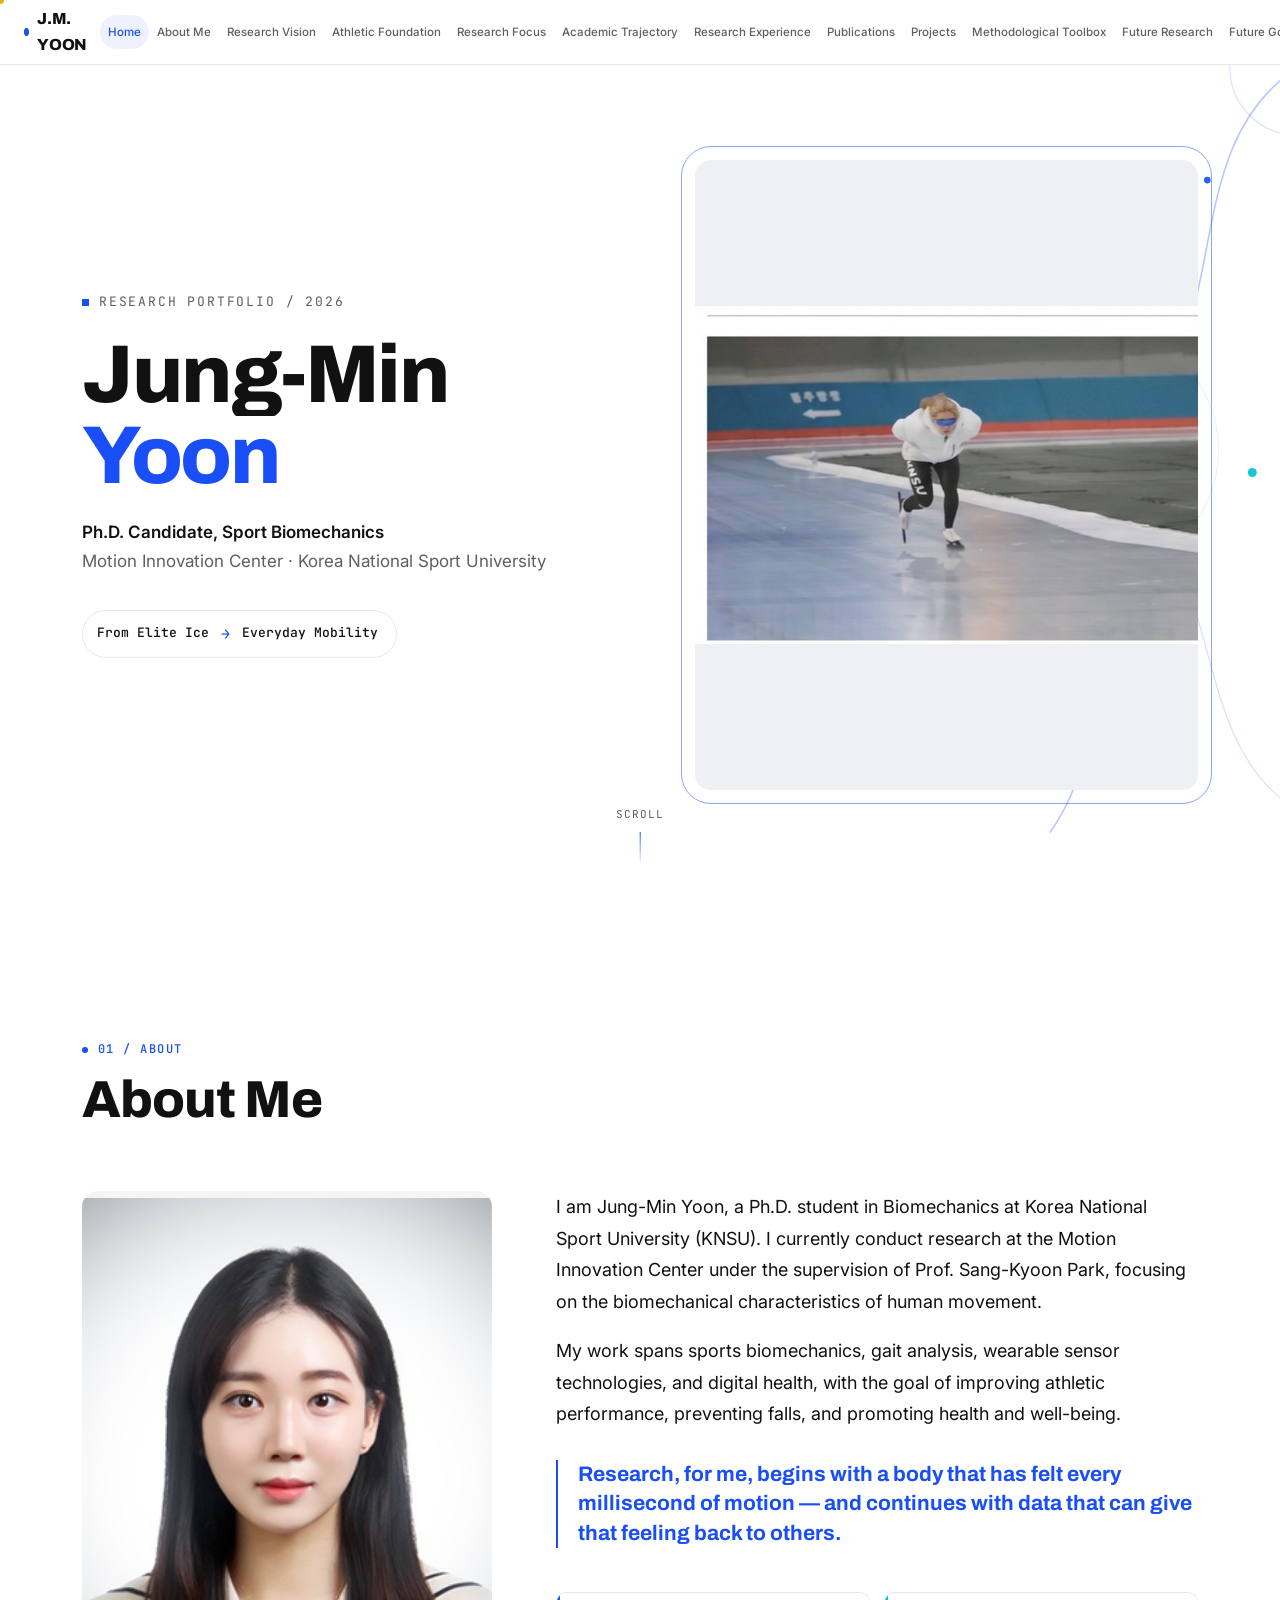
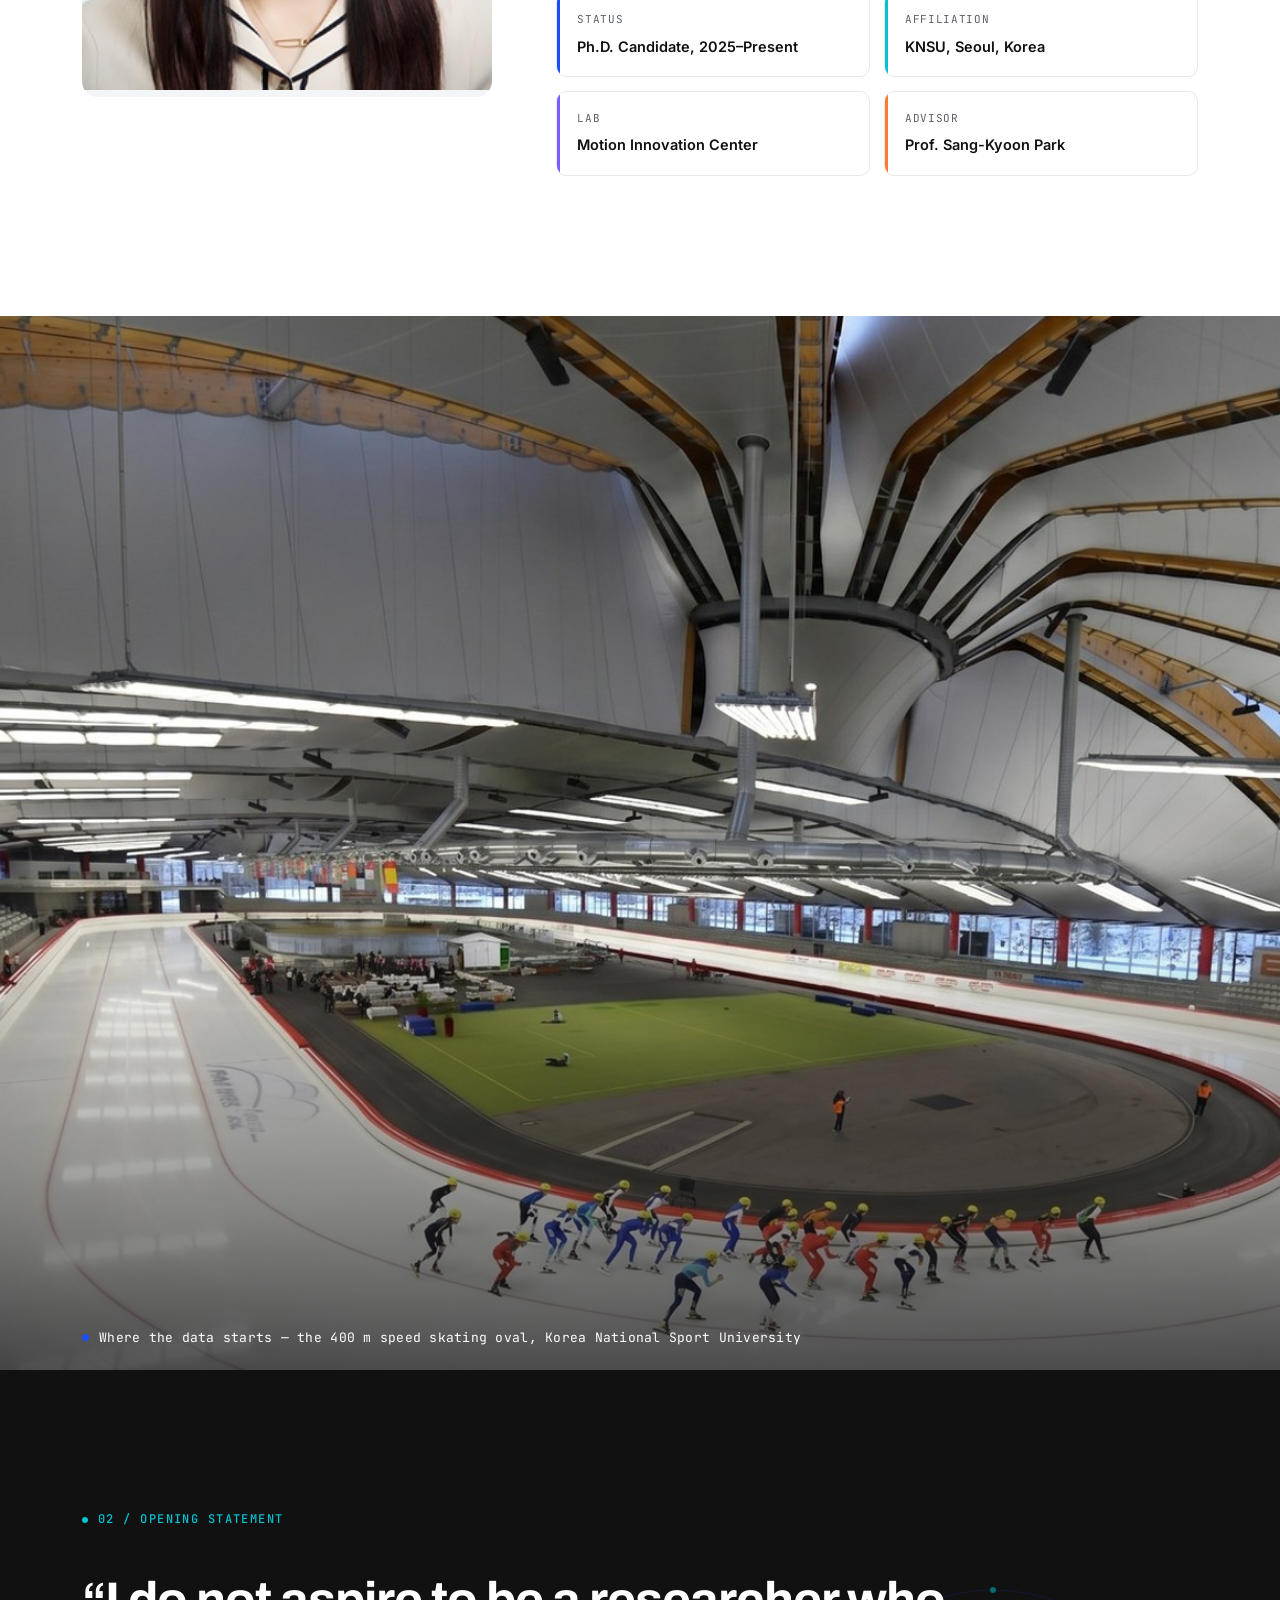
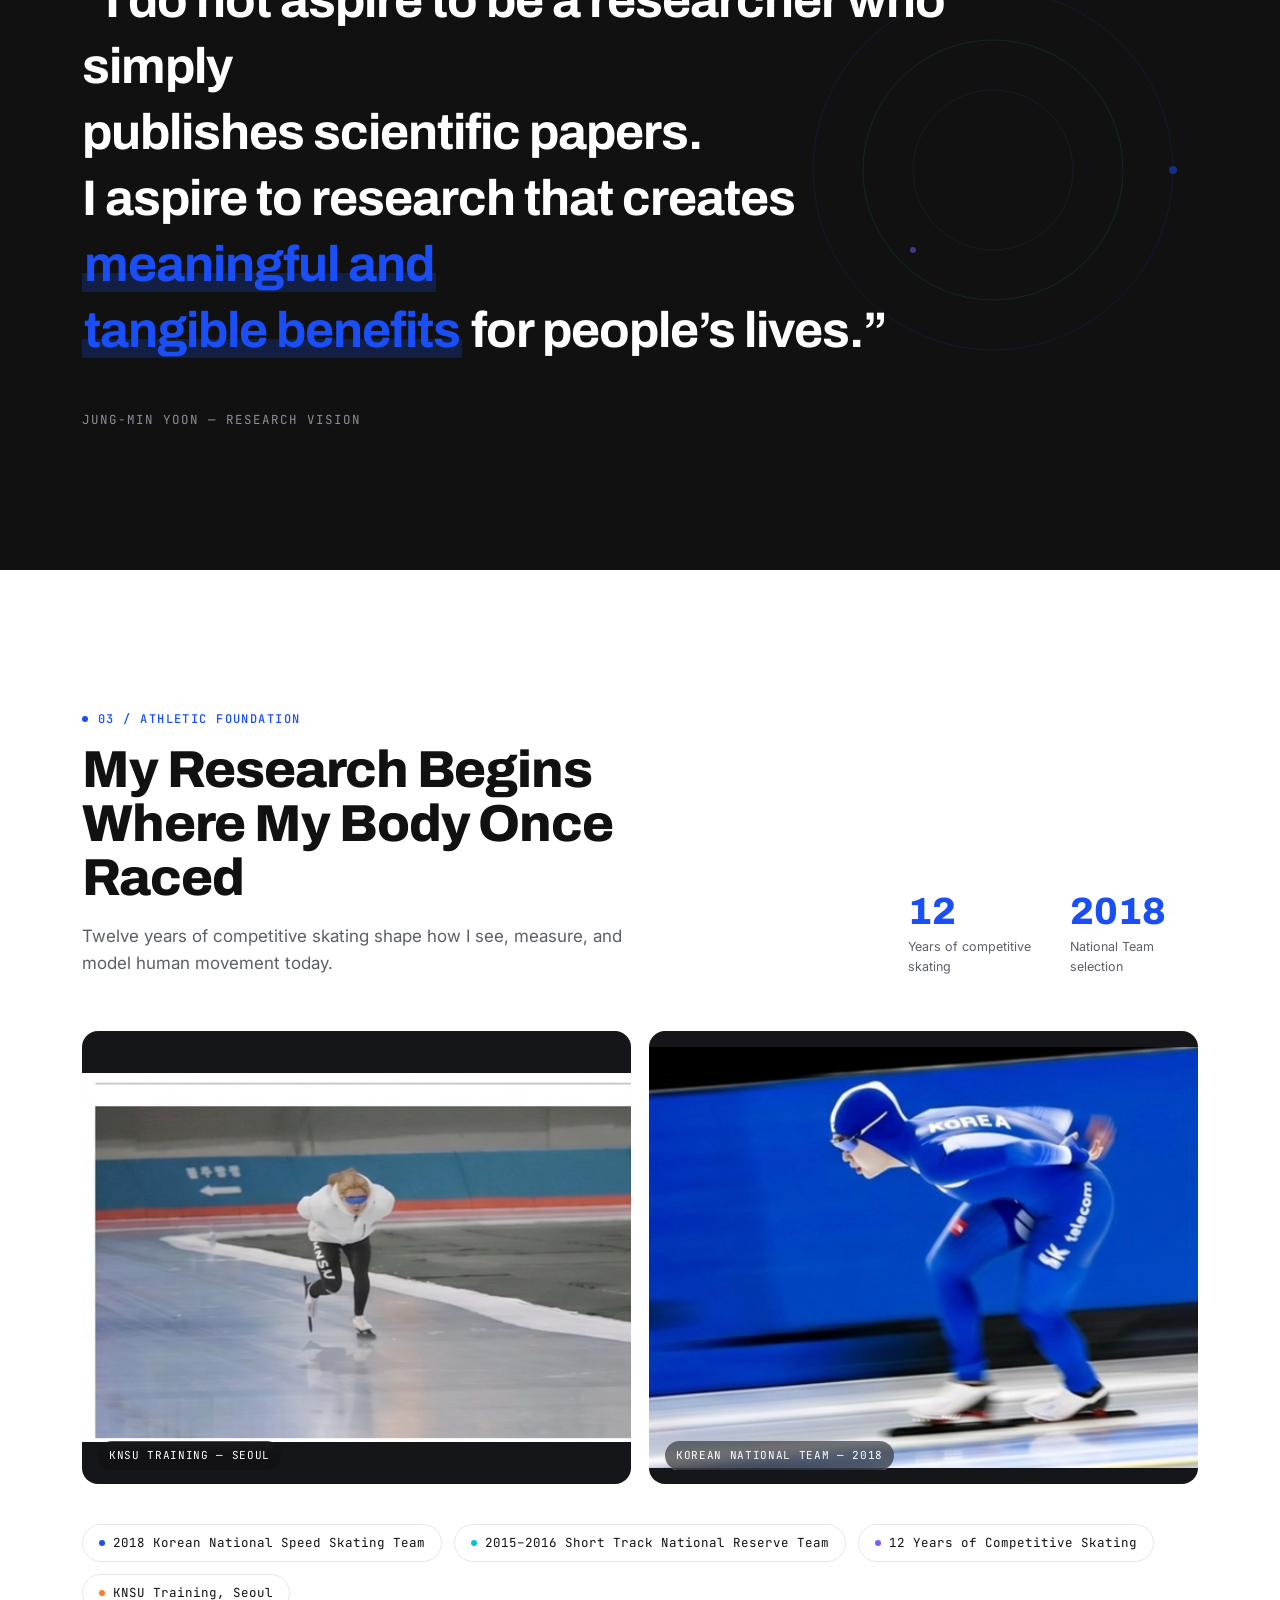
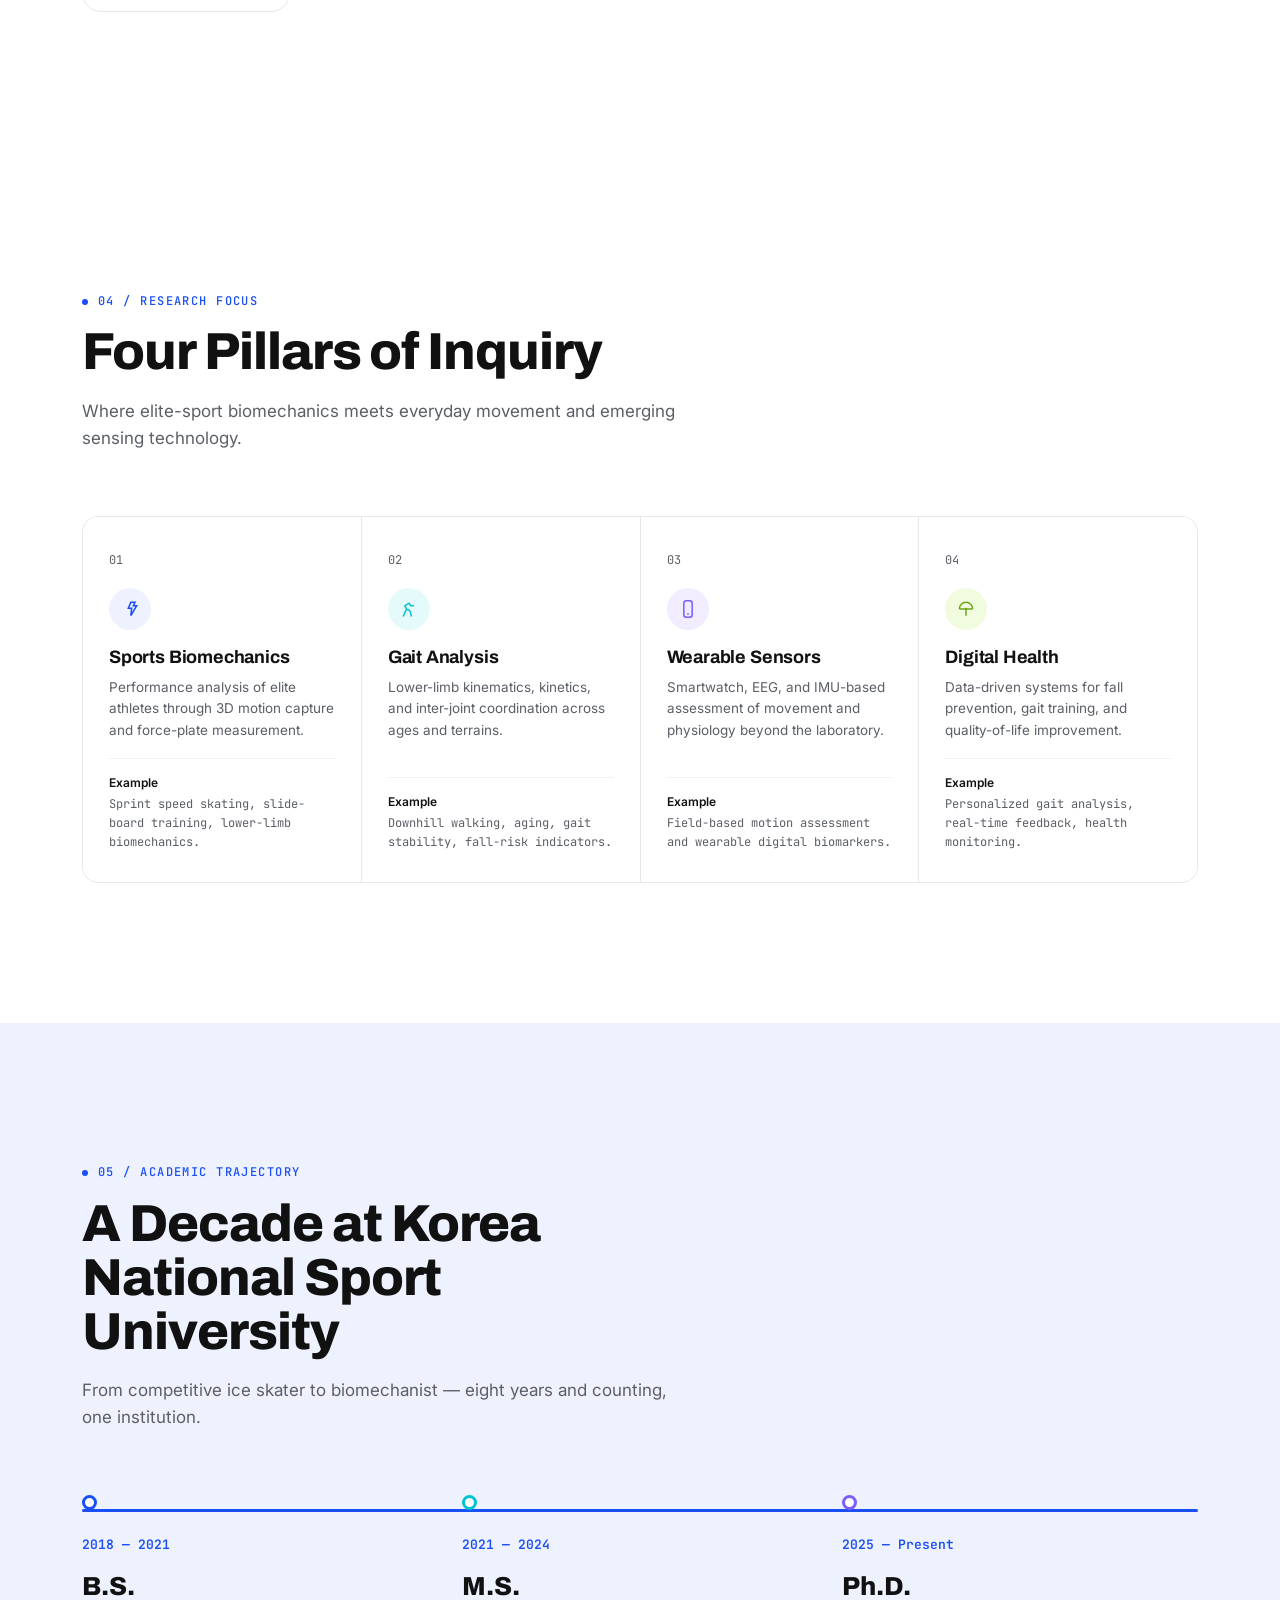
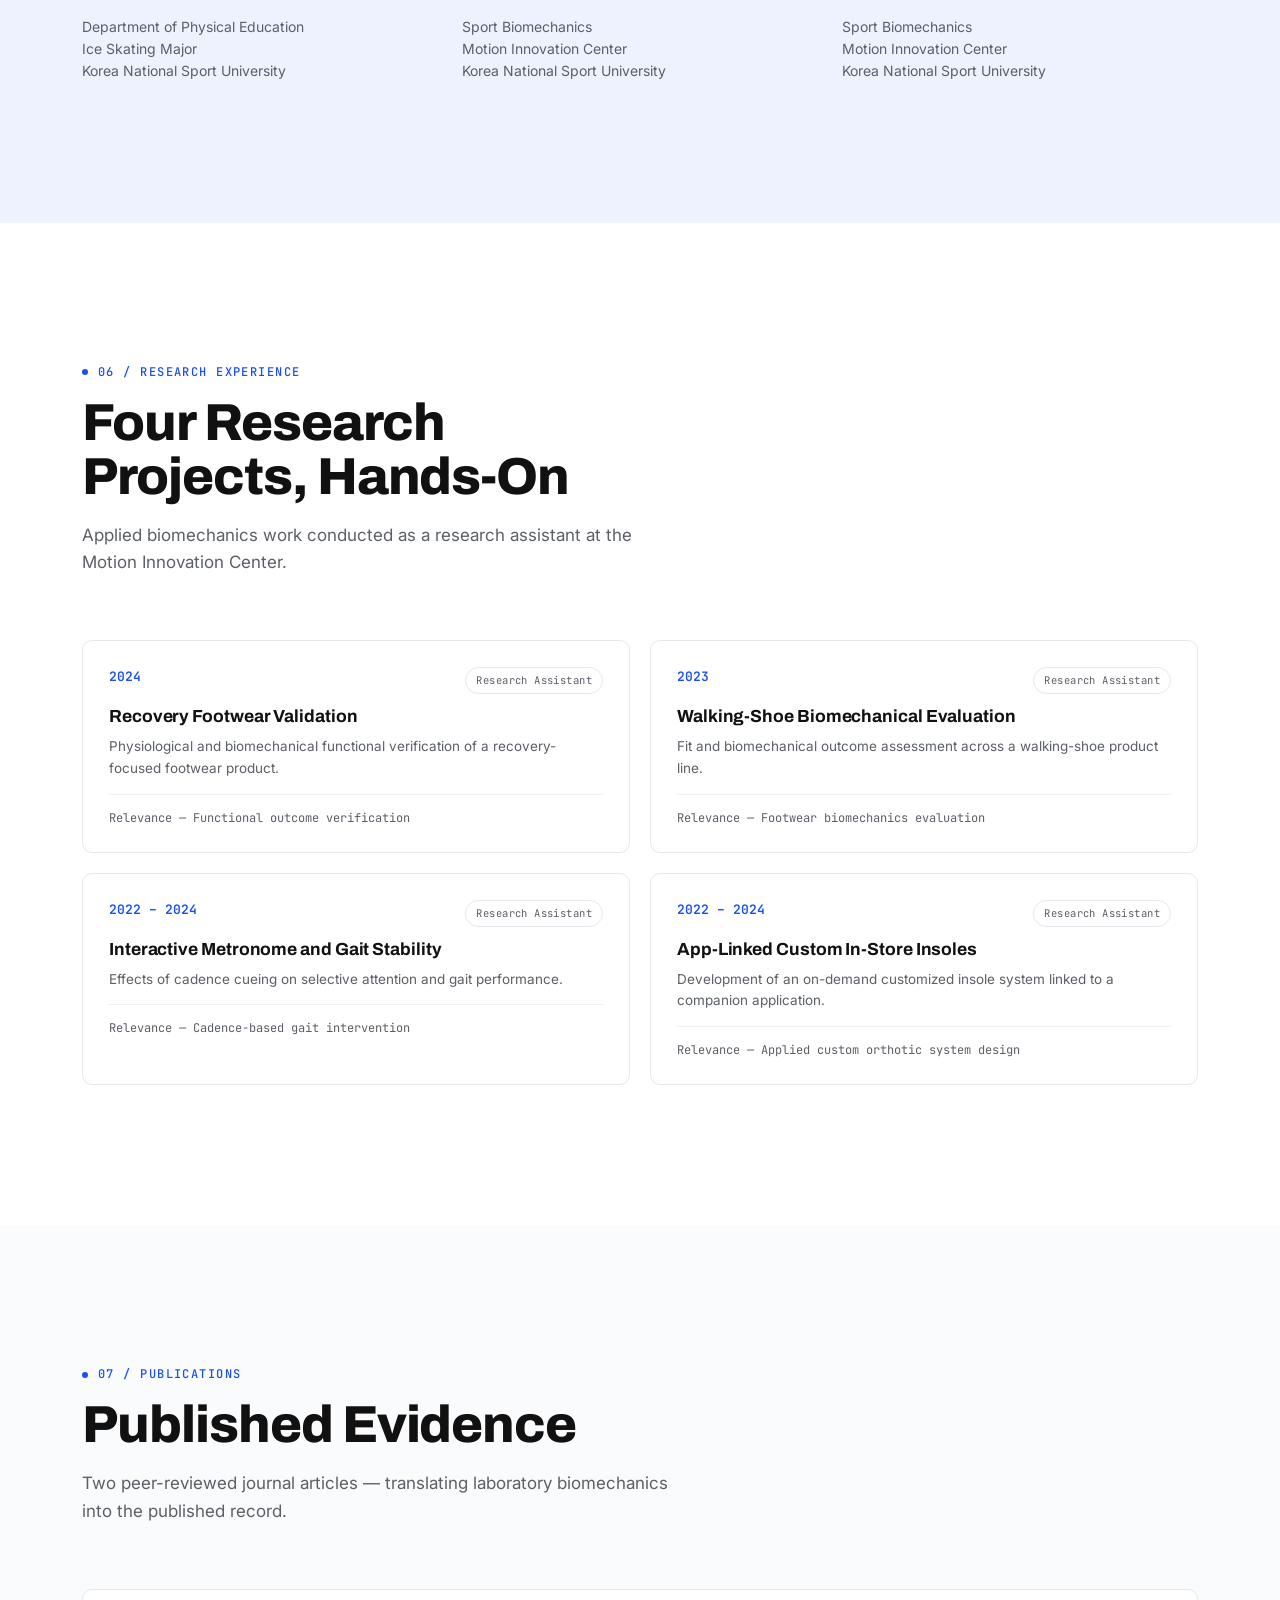
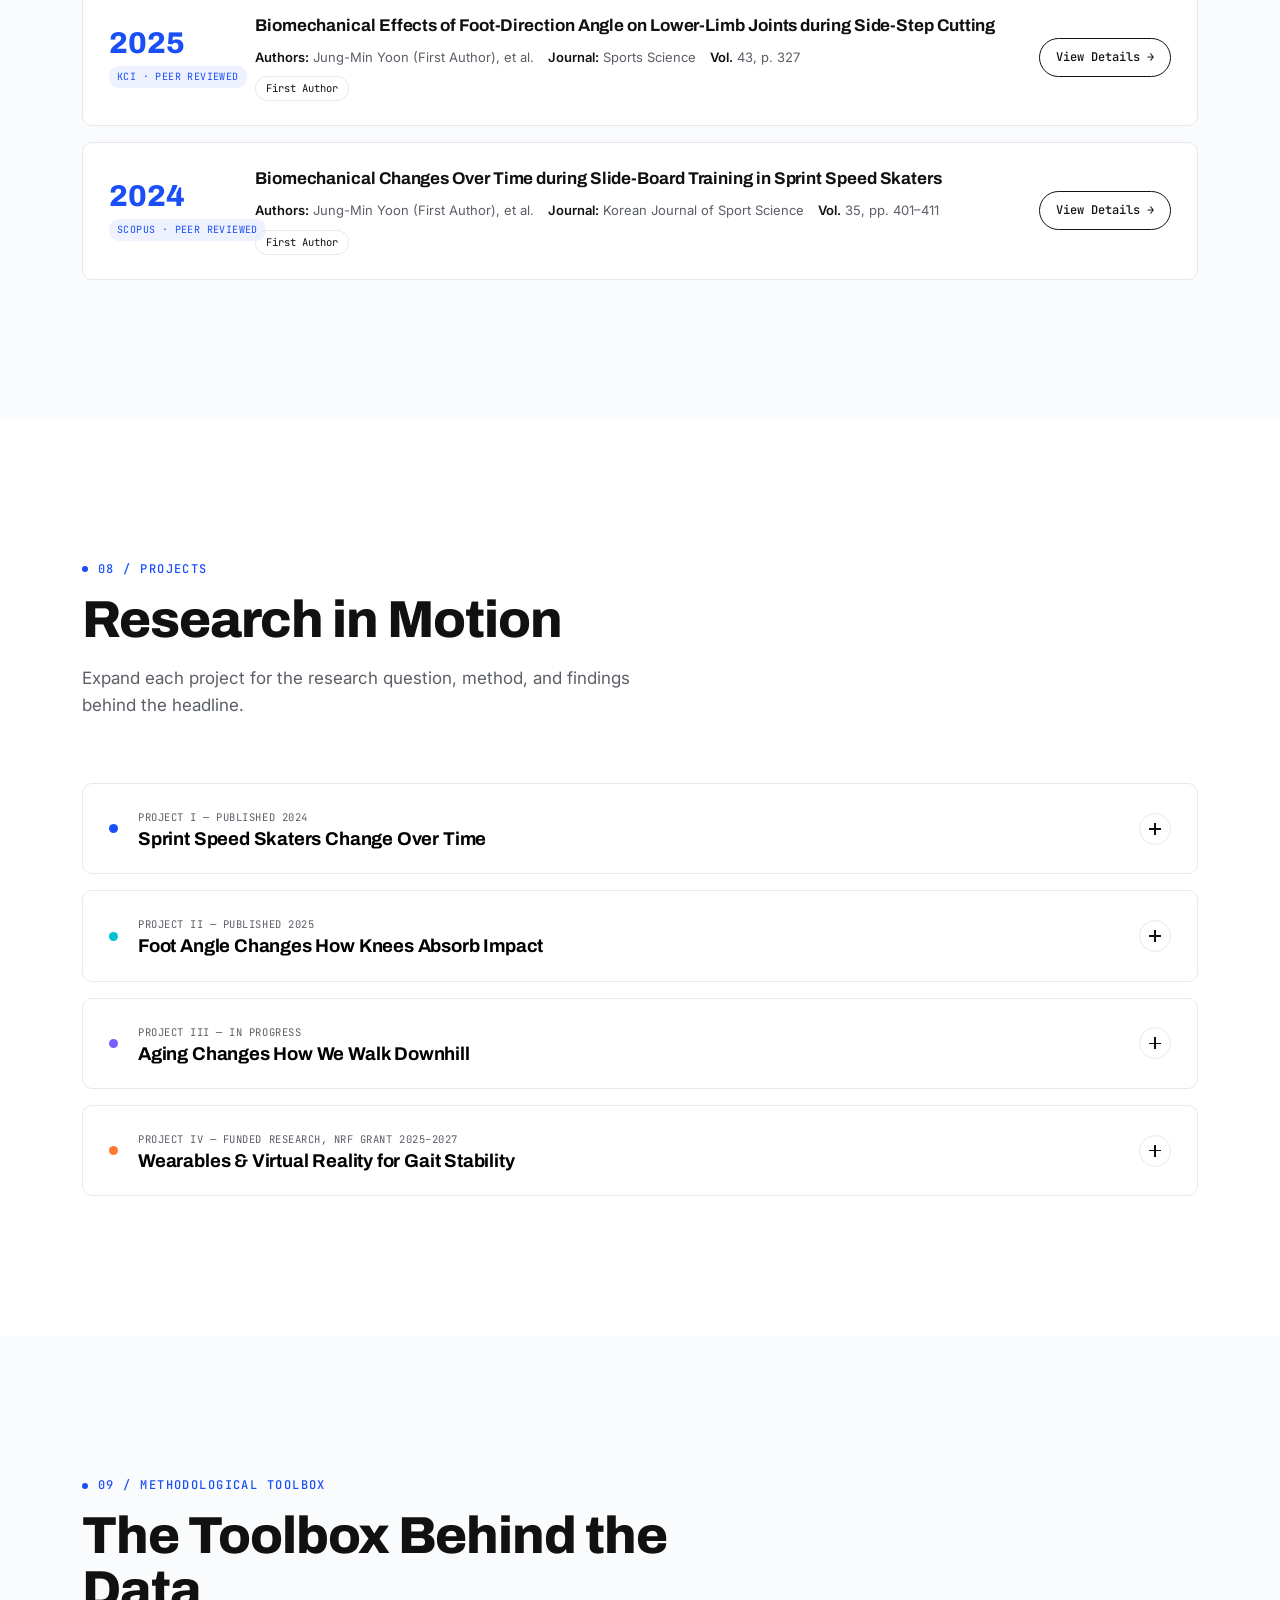
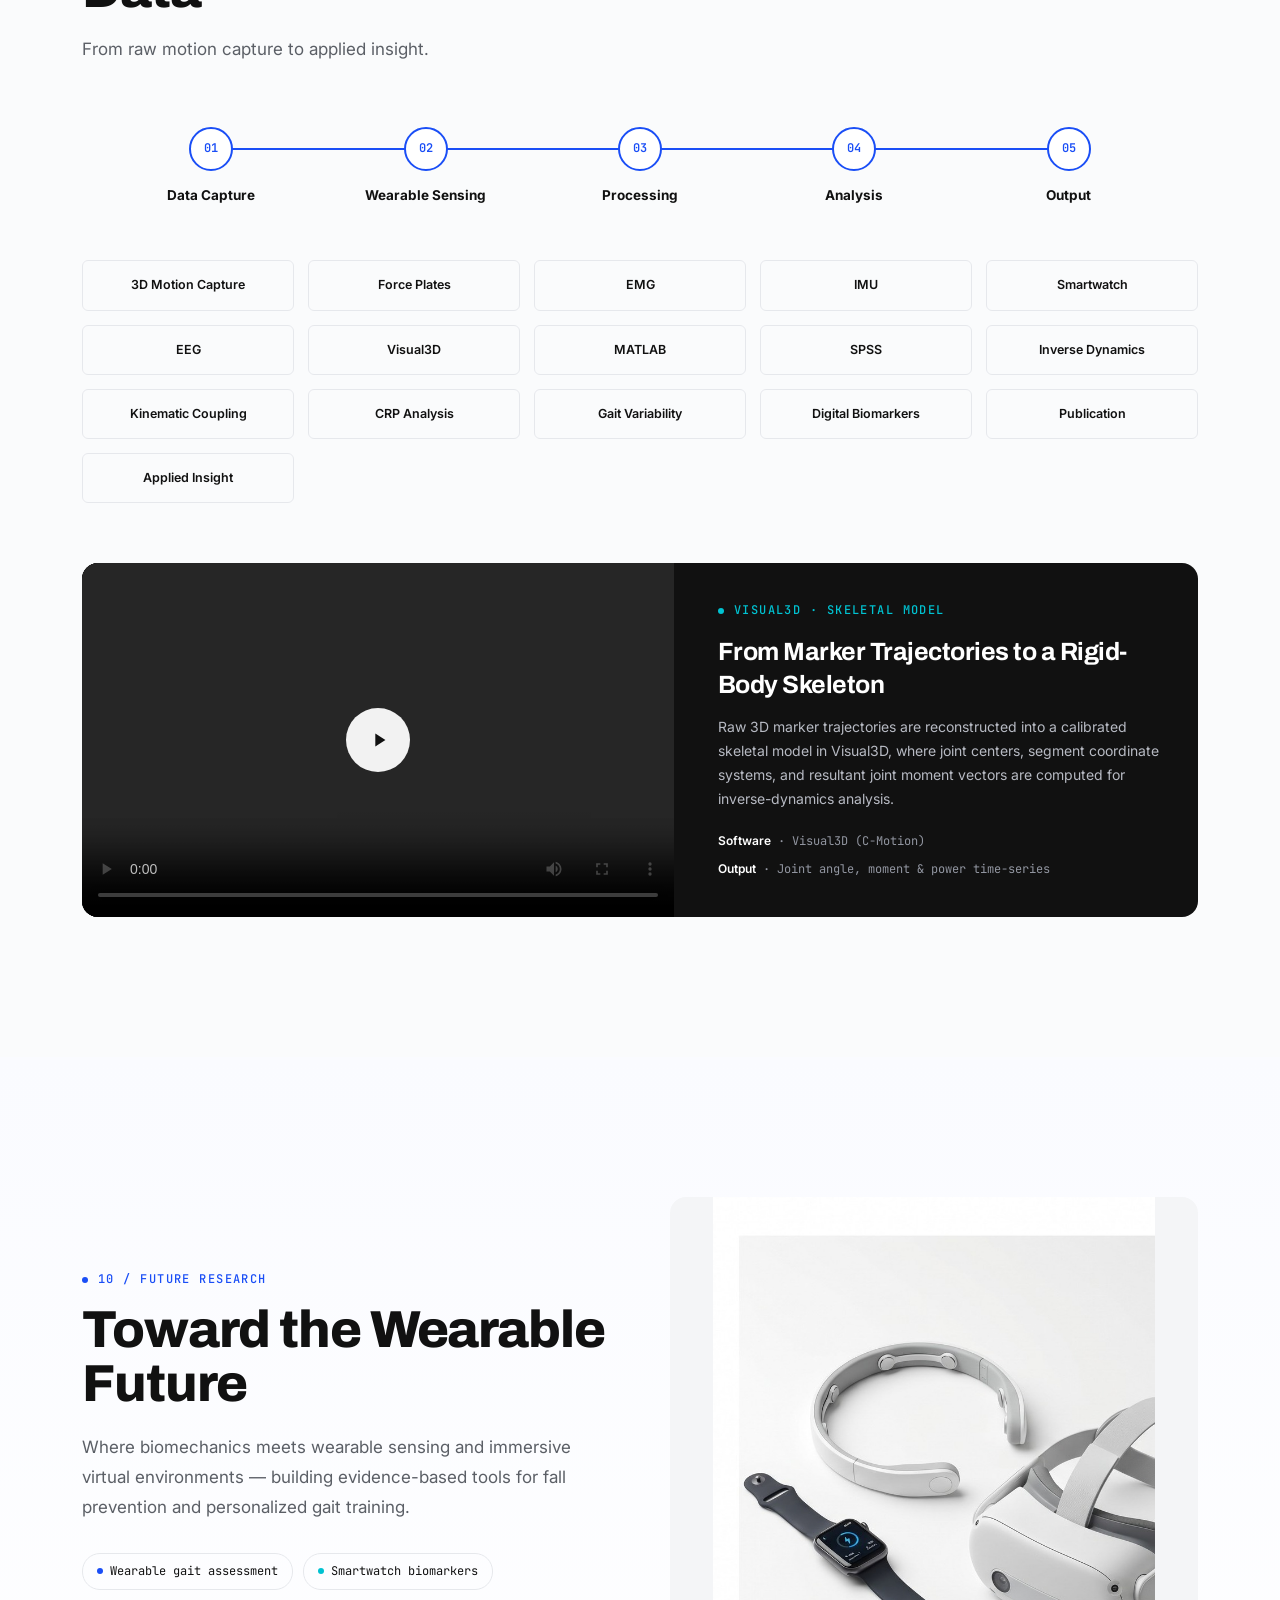
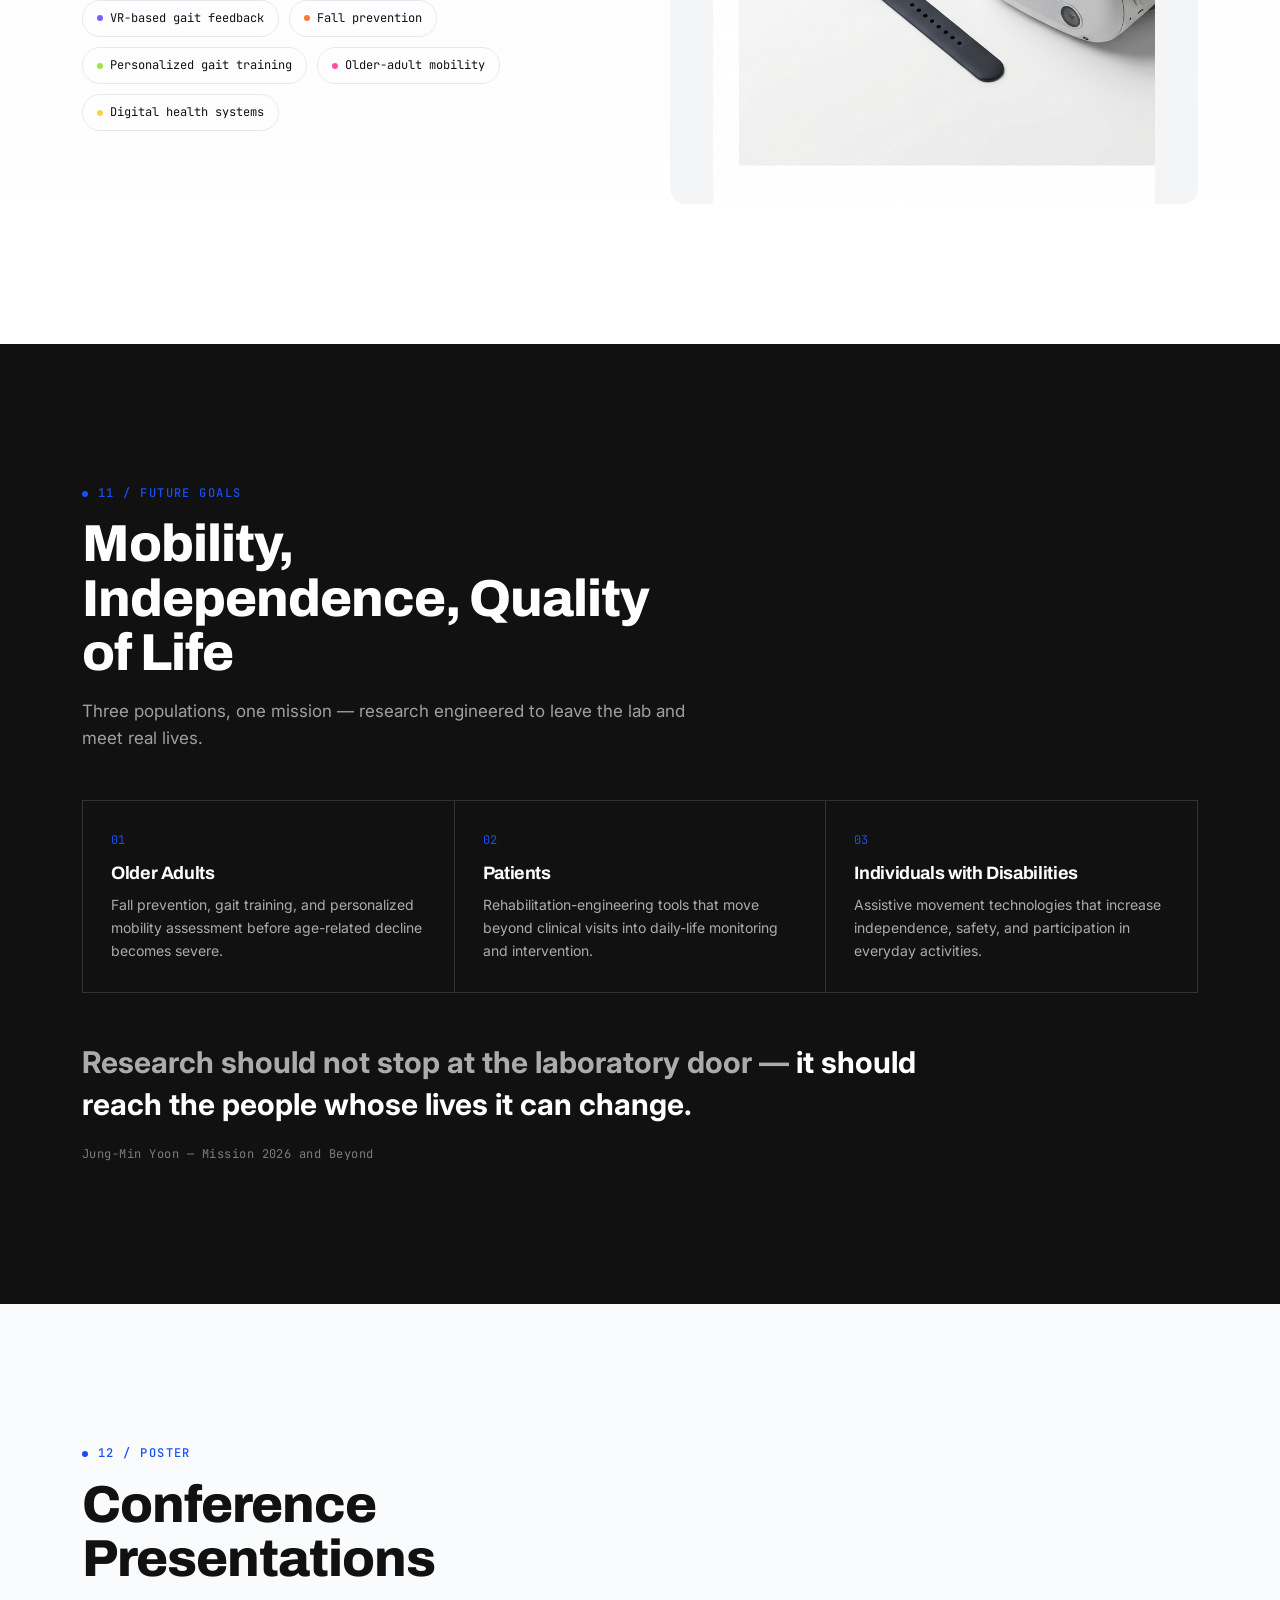
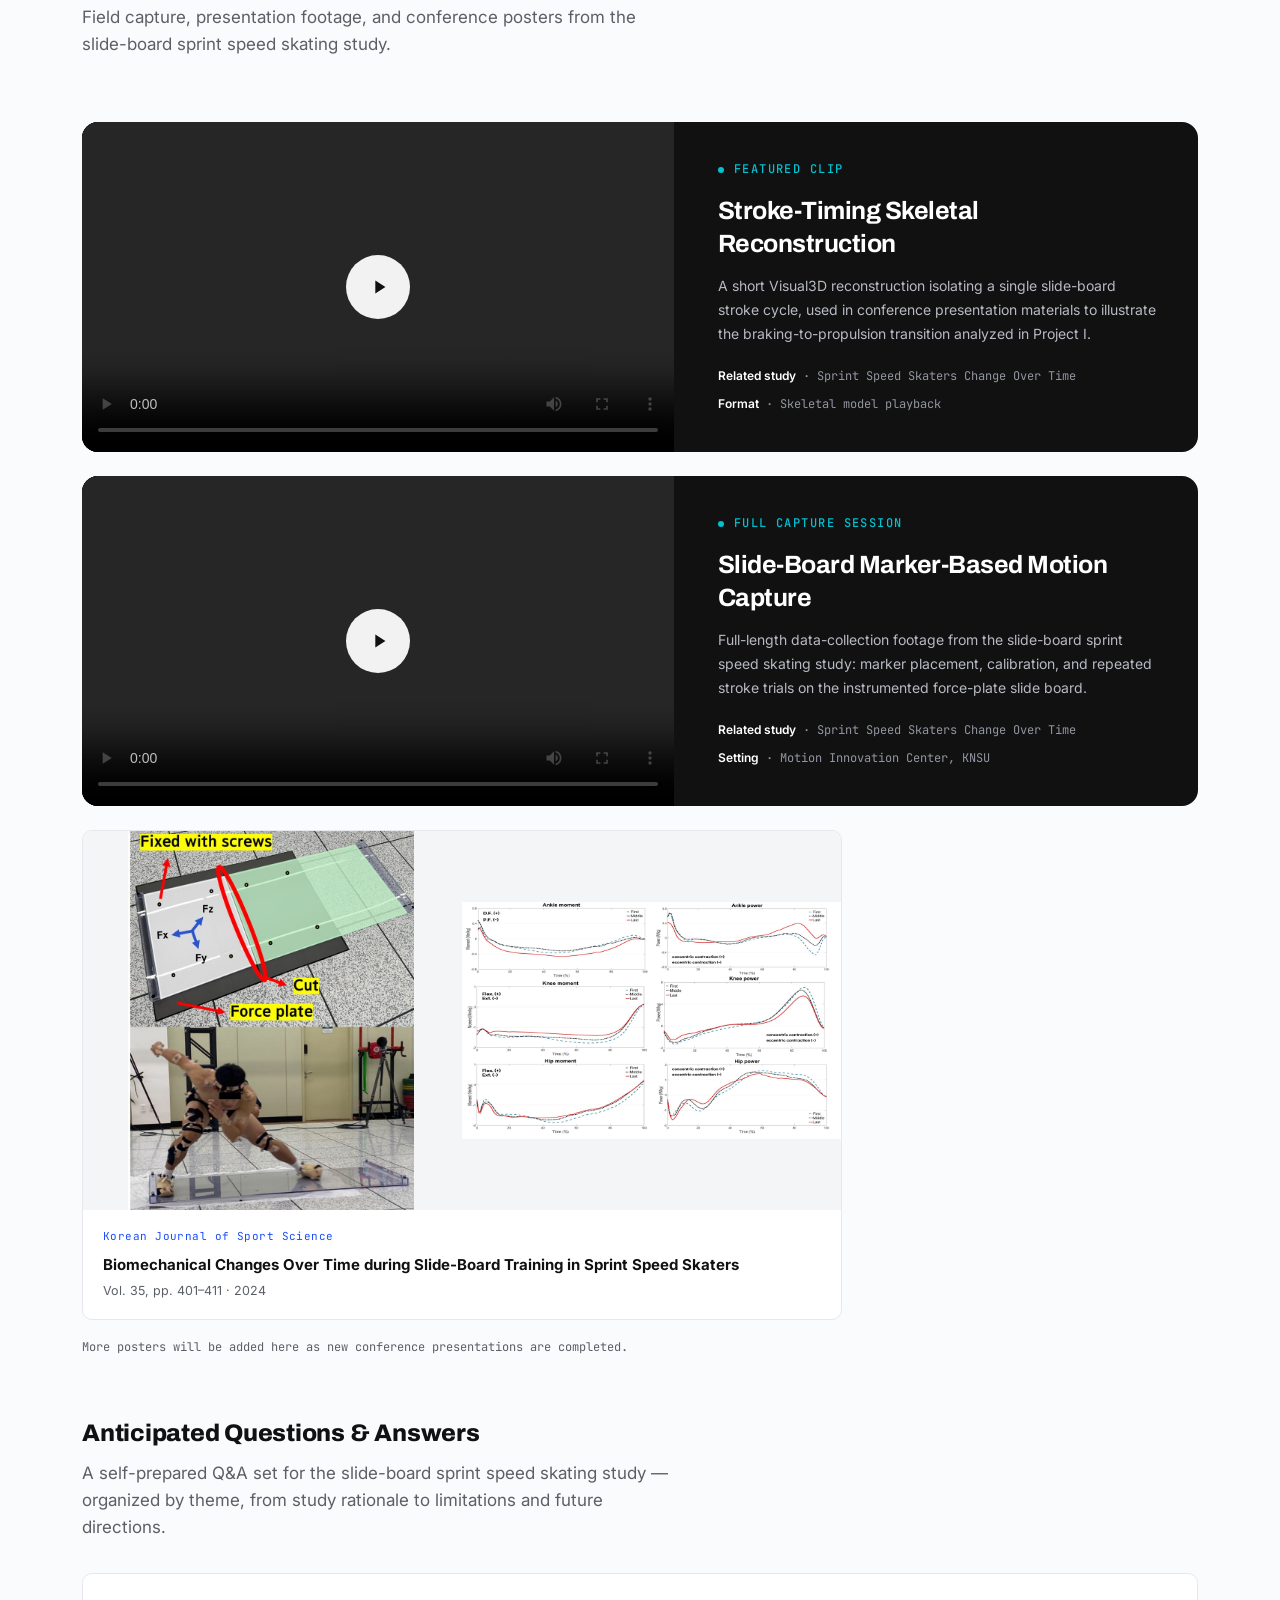
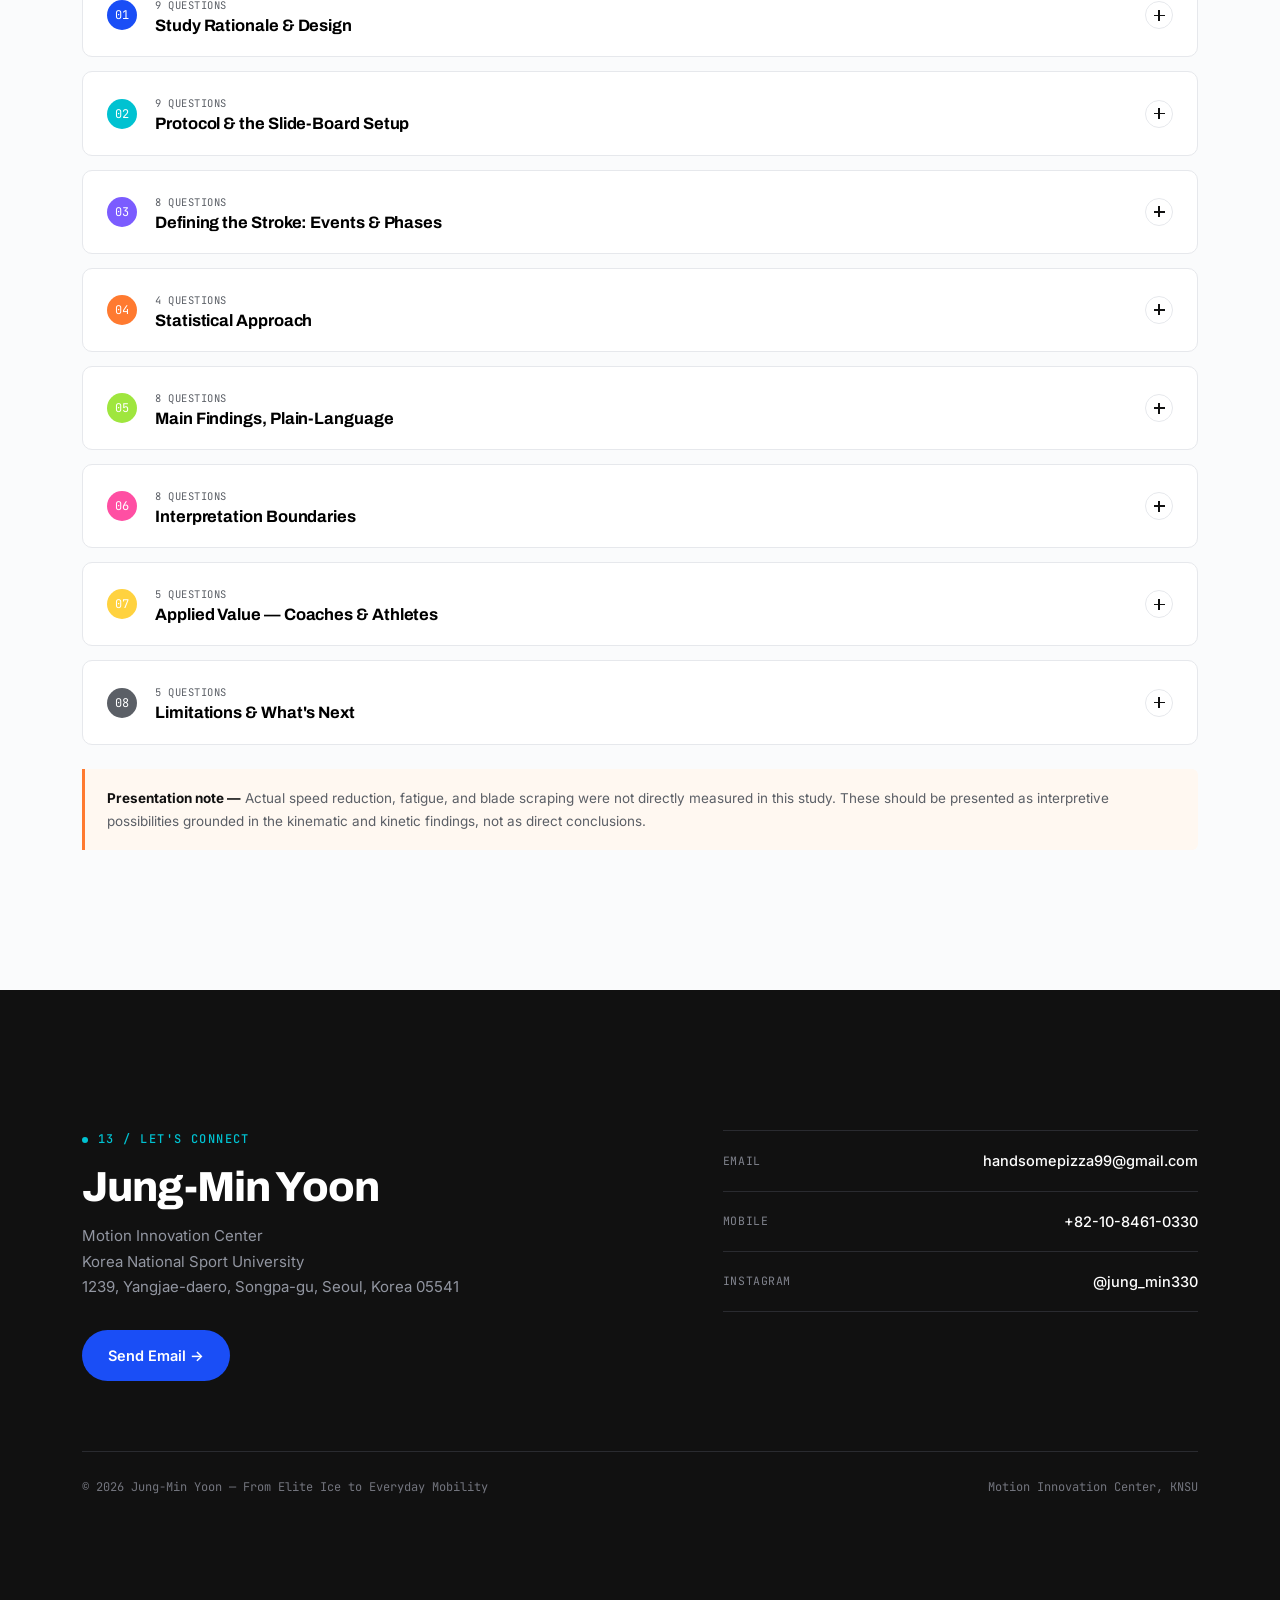
==== commit a7356a7b: "Add files via upload" ====
--- a/index.html
+++ b/index.html
@@ -5,7 +5,7 @@
 <meta name="viewport" content="width=device-width, initial-scale=1.0">
 <title>Jung-Min Yoon — Research Portfolio | From Elite Ice to Everyday Mobility</title>
 <meta name="description" content="Jung-Min Yoon, Ph.D. Candidate in Sport Biomechanics at Korea National Sport University. Research portfolio spanning gait analysis, wearable sensing, and digital health.">
-<link rel="stylesheet" href="style.css">
+<link rel="stylesheet" href="style.css?v=7">
 </head>
 <body>
 
@@ -32,6 +32,7 @@
       <a href="#projects" data-nav>Projects</a>
       <a href="#toolbox" data-nav>Methodological Toolbox</a>
       <a href="#future" data-nav>Future Research</a>
+      <a href="#future-goals" data-nav>Future Goals</a>
       <a href="#poster" data-nav>Poster</a>
       <a href="#contact" data-nav>Contact</a>
     </div>
@@ -478,23 +479,25 @@
           <span class="proj-toggle"></span>
         </button>
         <div class="proj-body">
-          <div class="proj-treadmill-layout">
-            <div class="proj-treadmill-photos">
-              <figure class="proj-treadmill-figure">
-                <div class="proj-media"><img src="images/treadmill-young.jpg" alt="Younger woman control group walking on instrumented downhill treadmill" data-modal-img></div>
-                <figcaption>Younger Women — Control Group</figcaption>
-              </figure>
-              <figure class="proj-treadmill-figure">
-                <div class="proj-media"><img src="images/treadmill-older.jpg" alt="Older woman study group walking on instrumented downhill treadmill" data-modal-img></div>
-                <figcaption>Older Women — Study Group</figcaption>
-              </figure>
-            </div>
-            <div class="proj-treadmill-text">
+          <div class="proj-treadmill-photos-row">
+            <figure class="proj-treadmill-figure">
+              <div class="proj-media"><img src="images/treadmill-young.jpg" alt="Younger woman control group walking on instrumented downhill treadmill" data-modal-img></div>
+              <figcaption>Younger Women — Control Group</figcaption>
+            </figure>
+            <figure class="proj-treadmill-figure">
+              <div class="proj-media"><img src="images/treadmill-older.jpg" alt="Older woman study group walking on instrumented downhill treadmill" data-modal-img></div>
+              <figcaption>Older Women — Study Group</figcaption>
+            </figure>
+          </div>
+          <div class="proj-body-inner">
+            <div class="proj-col">
               <h5>Research Question</h5>
               <p>How do lower-extremity joint kinematics, kinetics, and inter-joint coordination differ between younger and older women during downhill walking?</p>
               <h5 style="margin-top:20px;">Methods</h5>
               <p>Instrumented split-belt treadmill at controlled downhill grade, full-body 3D motion capture, EMG, force plates, paired younger and older female cohorts.</p>
-              <h5 style="margin-top:20px;">Expected Outcomes</h5>
+            </div>
+            <div class="proj-col">
+              <h5>Expected Outcomes</h5>
               <p>Joint-level changes at ankle, knee, and hip during the downhill weight-acceptance phase; inter-joint coordination variability as a candidate fall-risk indicator.</p>
               <h5 style="margin-top:20px;">Impact</h5>
               <p>Targets early biomechanical markers of age-related decline in downhill gait stability, ahead of clinical fall events.</p>
@@ -649,11 +652,41 @@
   </div>
 </section>
 
+<!-- ============================== FUTURE GOALS ============================== -->
+<section id="future-goals" class="future-goals section-pad">
+  <div class="container">
+    <div class="eyebrow reveal">11 / Future Goals</div>
+    <h2 class="sec-title reveal reveal-delay-1">Mobility, Independence, Quality of Life</h2>
+    <p class="sec-sub reveal reveal-delay-1">Three populations, one mission — research engineered to leave the lab and meet real lives.</p>
+
+    <div class="goal-grid reveal reveal-delay-2">
+      <div class="goal-card">
+        <div class="goal-num">01</div>
+        <h4>Older Adults</h4>
+        <p>Fall prevention, gait training, and personalized mobility assessment before age-related decline becomes severe.</p>
+      </div>
+      <div class="goal-card">
+        <div class="goal-num">02</div>
+        <h4>Patients</h4>
+        <p>Rehabilitation-engineering tools that move beyond clinical visits into daily-life monitoring and intervention.</p>
+      </div>
+      <div class="goal-card">
+        <div class="goal-num">03</div>
+        <h4>Individuals with Disabilities</h4>
+        <p>Assistive movement technologies that increase independence, safety, and participation in everyday activities.</p>
+      </div>
+    </div>
+
+    <p class="goal-statement reveal reveal-delay-2">Research should not stop at the laboratory door — <span class="hl">it should reach the people whose lives it can change.</span></p>
+    <div class="goal-attr reveal reveal-delay-2">Jung-Min Yoon — Mission 2026 and Beyond</div>
+  </div>
+</section>
+
 <!-- ============================== POSTER ============================== -->
 <section id="poster" class="section-pad" style="background:#FAFBFC;">
   <div class="container">
     <div class="section-head reveal">
-      <div class="eyebrow">11 / Poster</div>
+      <div class="eyebrow">12 / Poster</div>
       <h2 class="sec-title">Conference Presentations</h2>
       <p class="sec-sub">Field capture, presentation footage, and conference posters from the slide-board sprint speed skating study.</p>
     </div>
@@ -926,7 +959,7 @@
   <div class="container">
     <div class="contact-grid">
       <div class="reveal">
-        <div class="eyebrow">12 / Let's Connect</div>
+        <div class="eyebrow">13 / Let's Connect</div>
         <h2 class="contact-name">Jung-Min Yoon</h2>
         <p class="contact-aff">Motion Innovation Center<br>Korea National Sport University<br>1239, Yangjae-daero, Songpa-gu, Seoul, Korea 05541</p>
         <a href="mailto:handsomepizza99@gmail.com" class="contact-cta">Send Email →</a>
@@ -960,6 +993,6 @@
   <svg width="18" height="18" viewBox="0 0 24 24" fill="none" stroke="currentColor" stroke-width="2"><path d="M12 19V5M5 12l7-7 7 7"/></svg>
 </button>
 
-<script src="script.js"></script>
+<script src="script.js?v=7"></script>
 </body>
 </html>
--- a/style.css
+++ b/style.css
@@ -994,9 +994,15 @@
 .proj-card.open .proj-toggle::before,.proj-card.open .proj-toggle::after{ background:#fff; }
 
 .proj-body{
-  max-height:0;
-  overflow:hidden;
-  transition:max-height .5s var(--ease);
+  display:none;
+}
+.proj-card.open .proj-body{
+  display:block;
+  animation:projBodyFadeIn .35s ease;
+}
+@keyframes projBodyFadeIn{
+  from{ opacity:0; }
+  to{ opacity:1; }
 }
 .proj-body-inner{
   padding:0 26px 30px;
@@ -1038,15 +1044,11 @@
 
 .proj-stack{ display:flex; flex-direction:column; gap:22px; }
 
-/* ---- Project III — side-by-side treadmill photos + text column ---- */
-.proj-treadmill-layout{
-  padding:0 26px 30px;
-  display:grid;
-  grid-template-columns:1.6fr 1fr;
-  gap:30px;
-  align-items:start;
-}
-.proj-treadmill-photos{
+/* ---- Project III — photos in their own full-width row, text below
+   reuses the standard .proj-body-inner/.proj-col grid (same as every
+   other project card) instead of a custom side-by-side column layout. ---- */
+.proj-treadmill-photos-row{
+  padding:0 26px 24px;
   display:flex;
   gap:16px;
 }
@@ -1056,7 +1058,7 @@
   min-width:0;
 }
 .proj-treadmill-figure .proj-media{
-  aspect-ratio:3/4;
+  aspect-ratio:4/3.1;
   margin-top:0;
 }
 .proj-treadmill-figure figcaption{
@@ -1068,19 +1070,9 @@
   color:var(--ink-soft);
   text-align:center;
 }
-.proj-treadmill-text h5{
-  font-family:var(--f-mono);
-  font-size:11px;
-  letter-spacing:.07em;
-  text-transform:uppercase;
-  color:var(--ink-soft);
-  margin-bottom:8px;
-}
-.proj-treadmill-text p{ font-size:14px; color:var(--ink); line-height:1.65; }
 
 @media (max-width:760px){
-  .proj-treadmill-layout{ grid-template-columns:1fr; gap:22px; }
-  .proj-treadmill-photos{ flex-direction:column; }
+  .proj-treadmill-photos-row{ flex-direction:column; }
 }
 
 @media (max-width:760px){
@@ -1228,6 +1220,60 @@
 @media (max-width:900px){
   .future-grid{ grid-template-columns:1fr; gap:40px; }
   .future-img{ max-width:340px; margin:0 auto; }
+}
+
+/* ==========================================================================
+   FUTURE GOALS
+   ========================================================================== */
+
+.future-goals{
+  background:var(--ink);
+  color:#fff;
+}
+.future-goals .eyebrow{ color:var(--blue); }
+.future-goals .sec-title{ color:#fff; }
+.future-goals .sec-sub{ color:rgba(255,255,255,.6); max-width:56ch; }
+
+.goal-grid{
+  margin-top:48px;
+  display:grid;
+  grid-template-columns:repeat(3,1fr);
+  border-top:1px solid rgba(255,255,255,.14);
+  border-left:1px solid rgba(255,255,255,.14);
+}
+.goal-card{
+  padding:30px 28px;
+  border-right:1px solid rgba(255,255,255,.14);
+  border-bottom:1px solid rgba(255,255,255,.14);
+}
+.goal-num{
+  font-family:var(--f-mono);
+  font-size:12px;
+  color:var(--blue);
+  margin-bottom:14px;
+}
+.goal-card h4{ font-size:18px; font-weight:700; margin-bottom:10px; }
+.goal-card p{ font-size:14px; line-height:1.65; color:rgba(255,255,255,.65); }
+
+.goal-statement{
+  margin-top:48px;
+  font-size:clamp(22px,3vw,30px);
+  font-weight:700;
+  line-height:1.4;
+  max-width:46ch;
+  color:rgba(255,255,255,.65);
+}
+.goal-statement .hl{ color:#fff; }
+.goal-attr{
+  margin-top:20px;
+  font-family:var(--f-mono);
+  font-size:12px;
+  letter-spacing:.04em;
+  color:rgba(255,255,255,.45);
+}
+
+@media (max-width:760px){
+  .goal-grid{ grid-template-columns:1fr; }
 }
 
 /* ==========================================================================
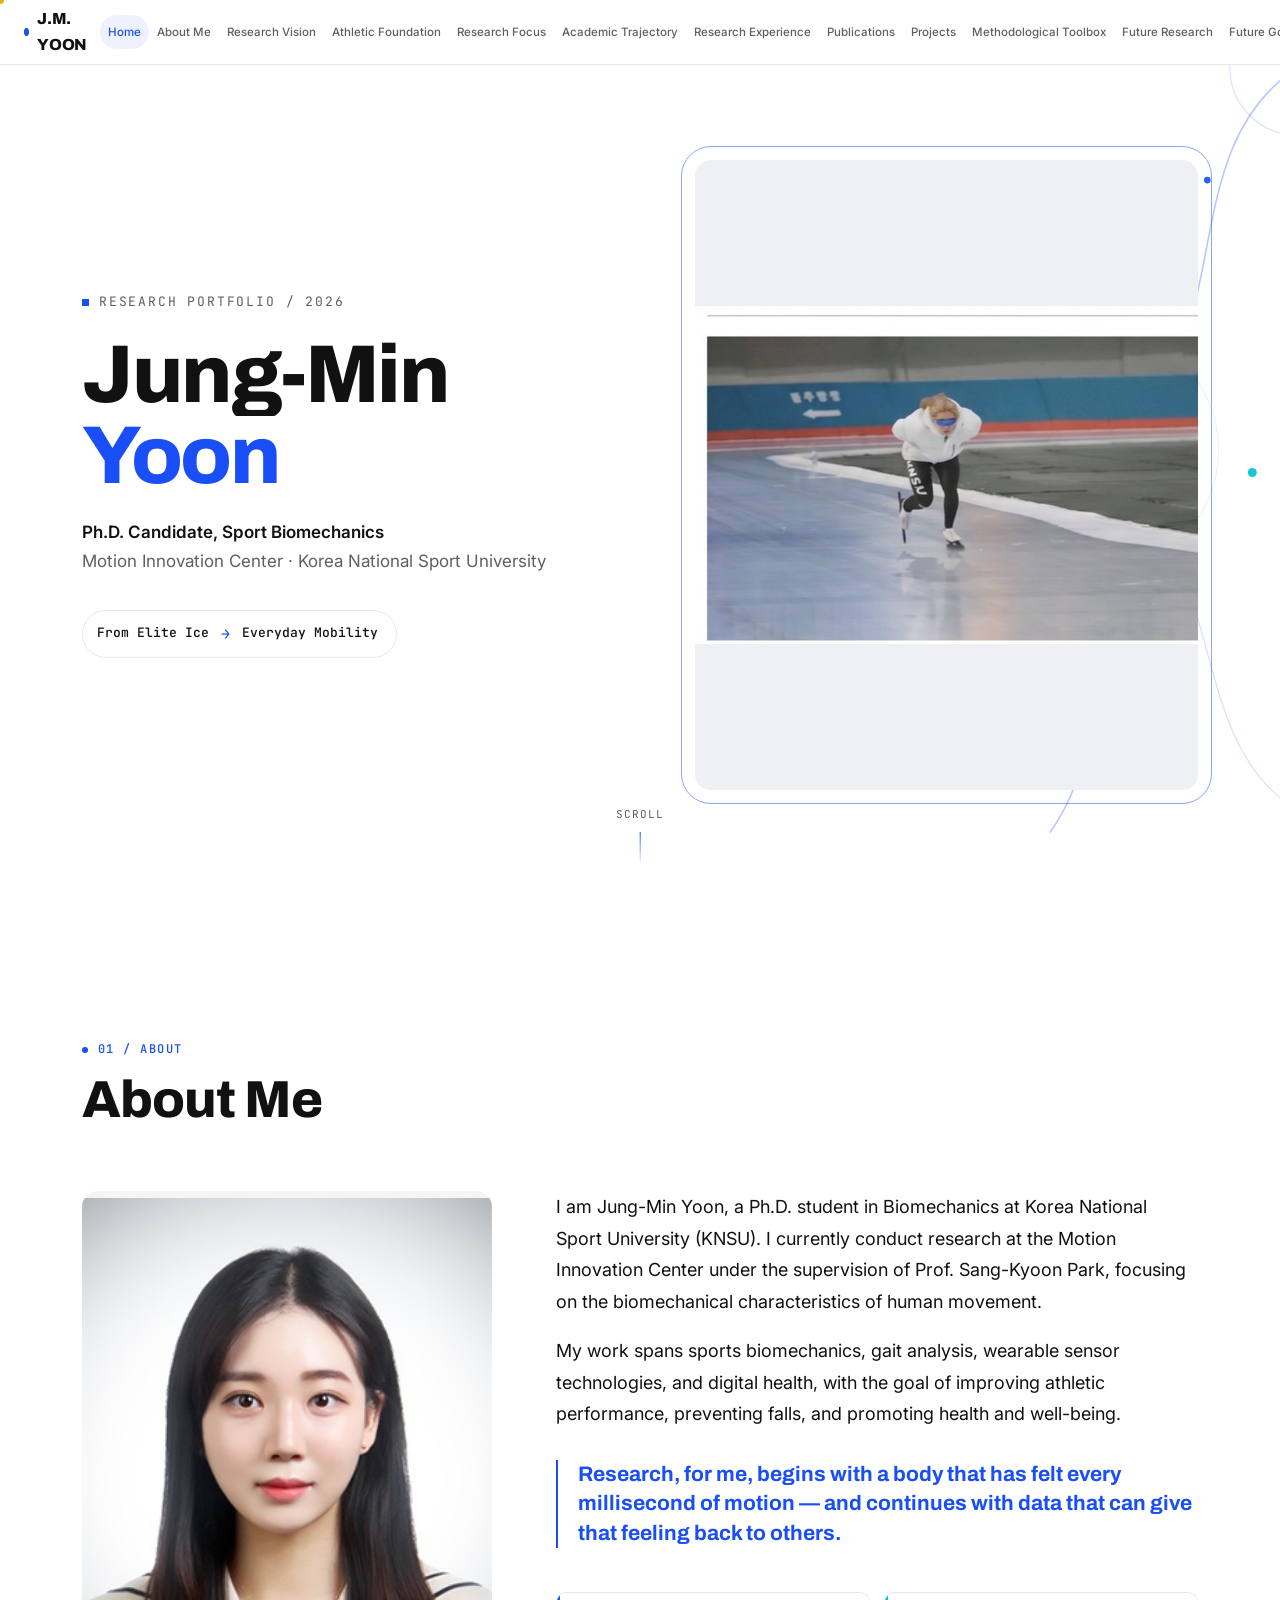
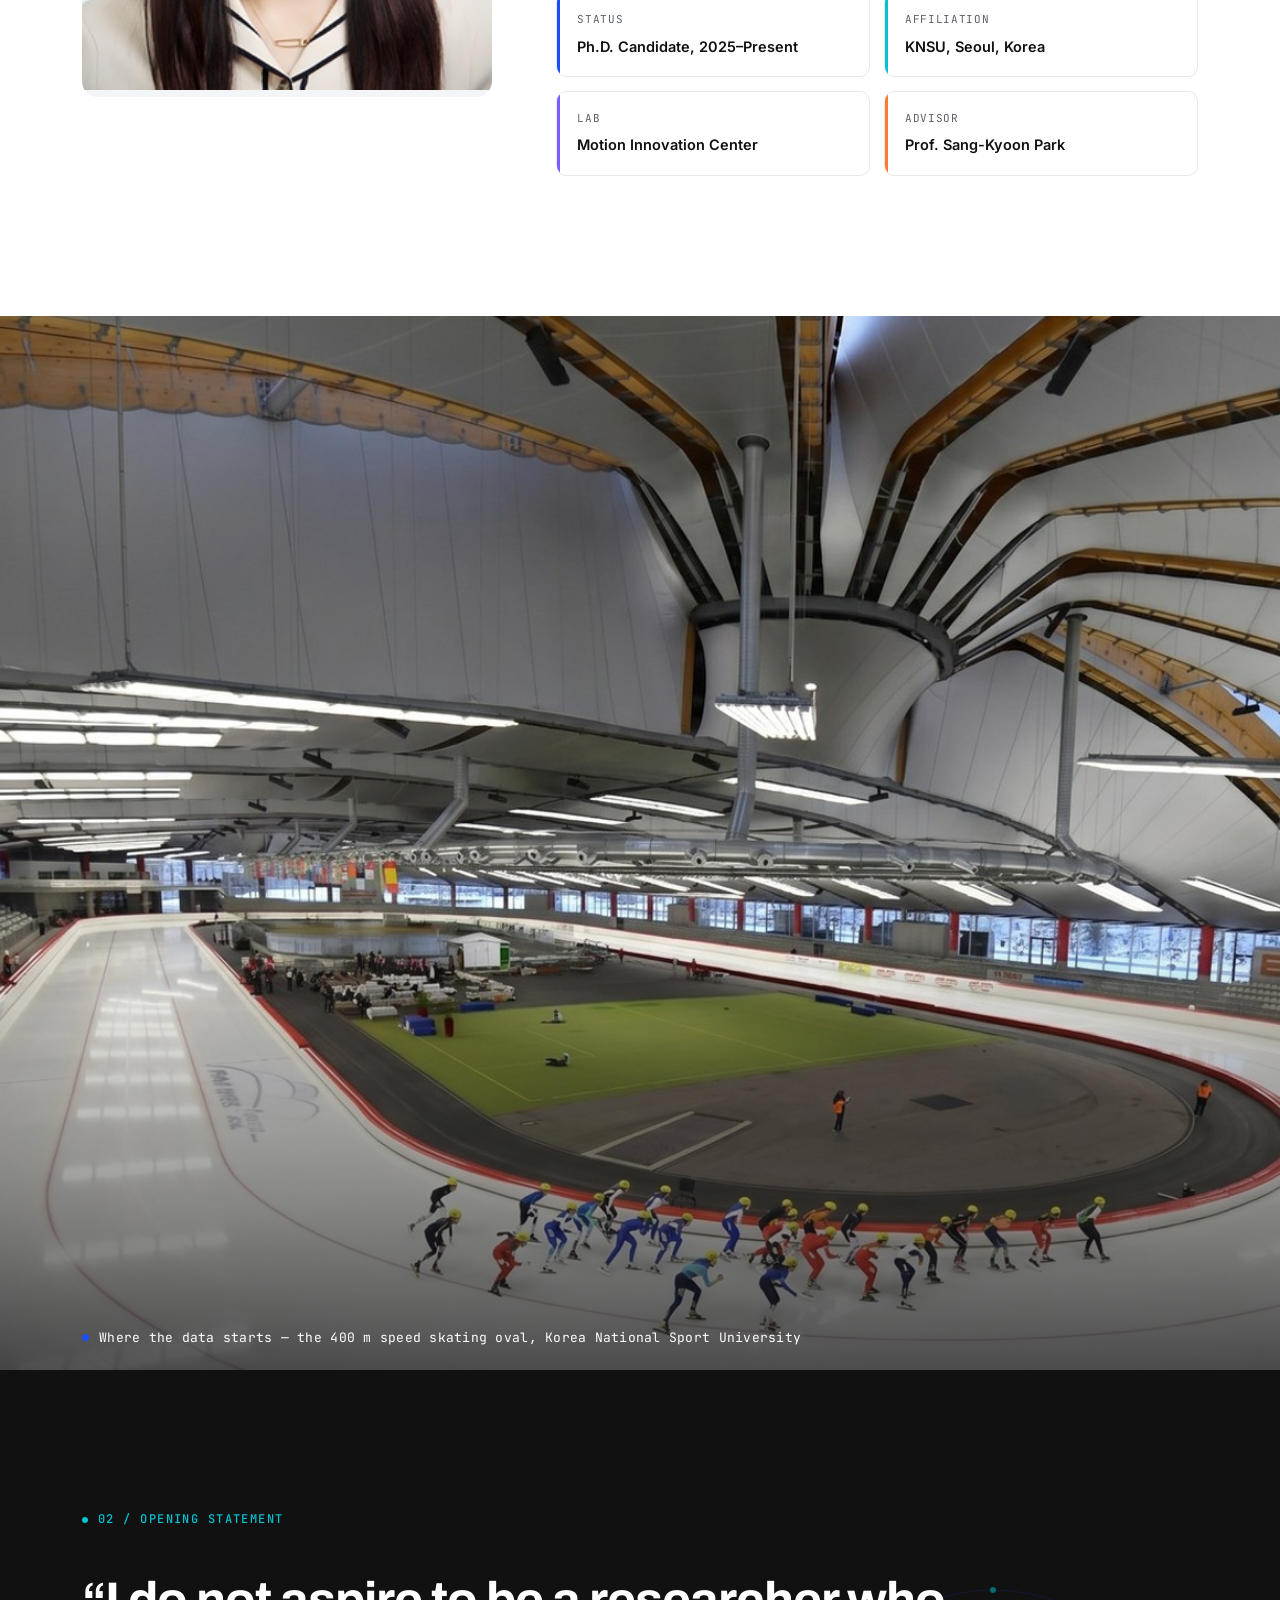
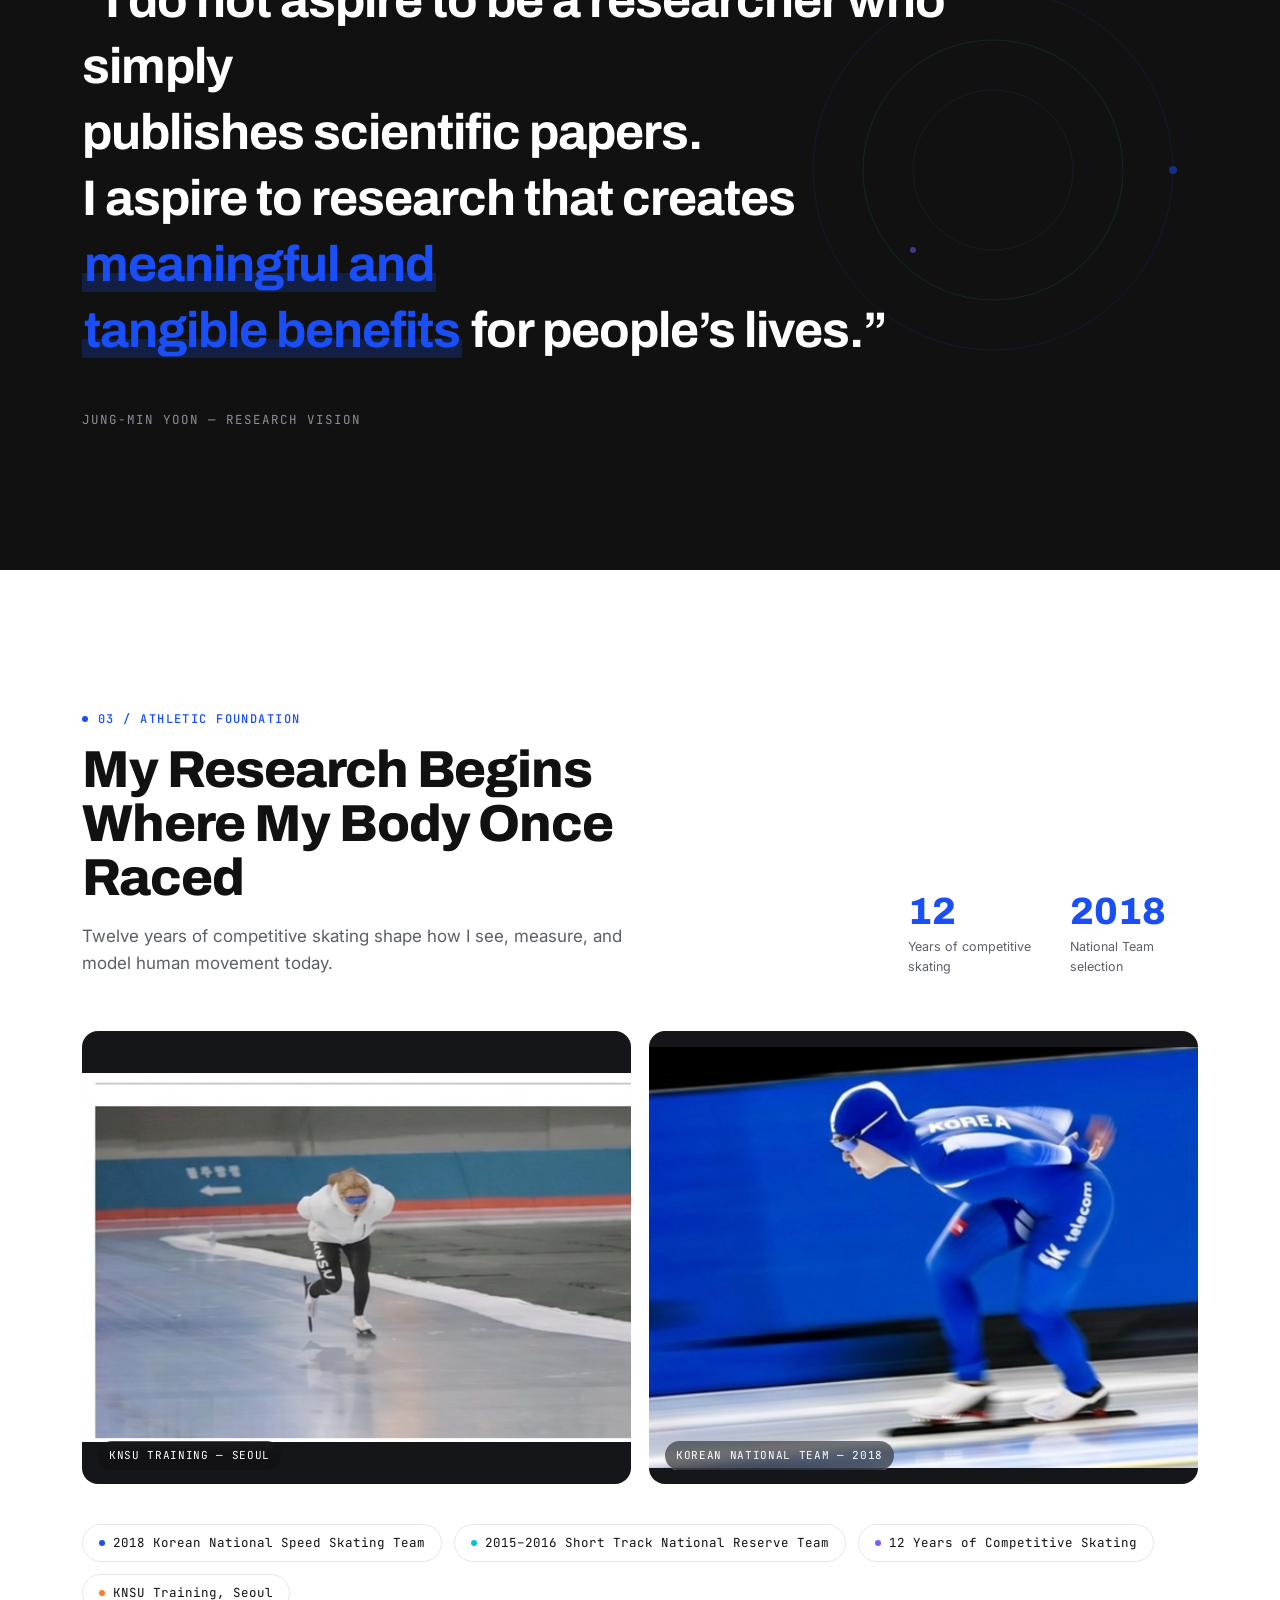
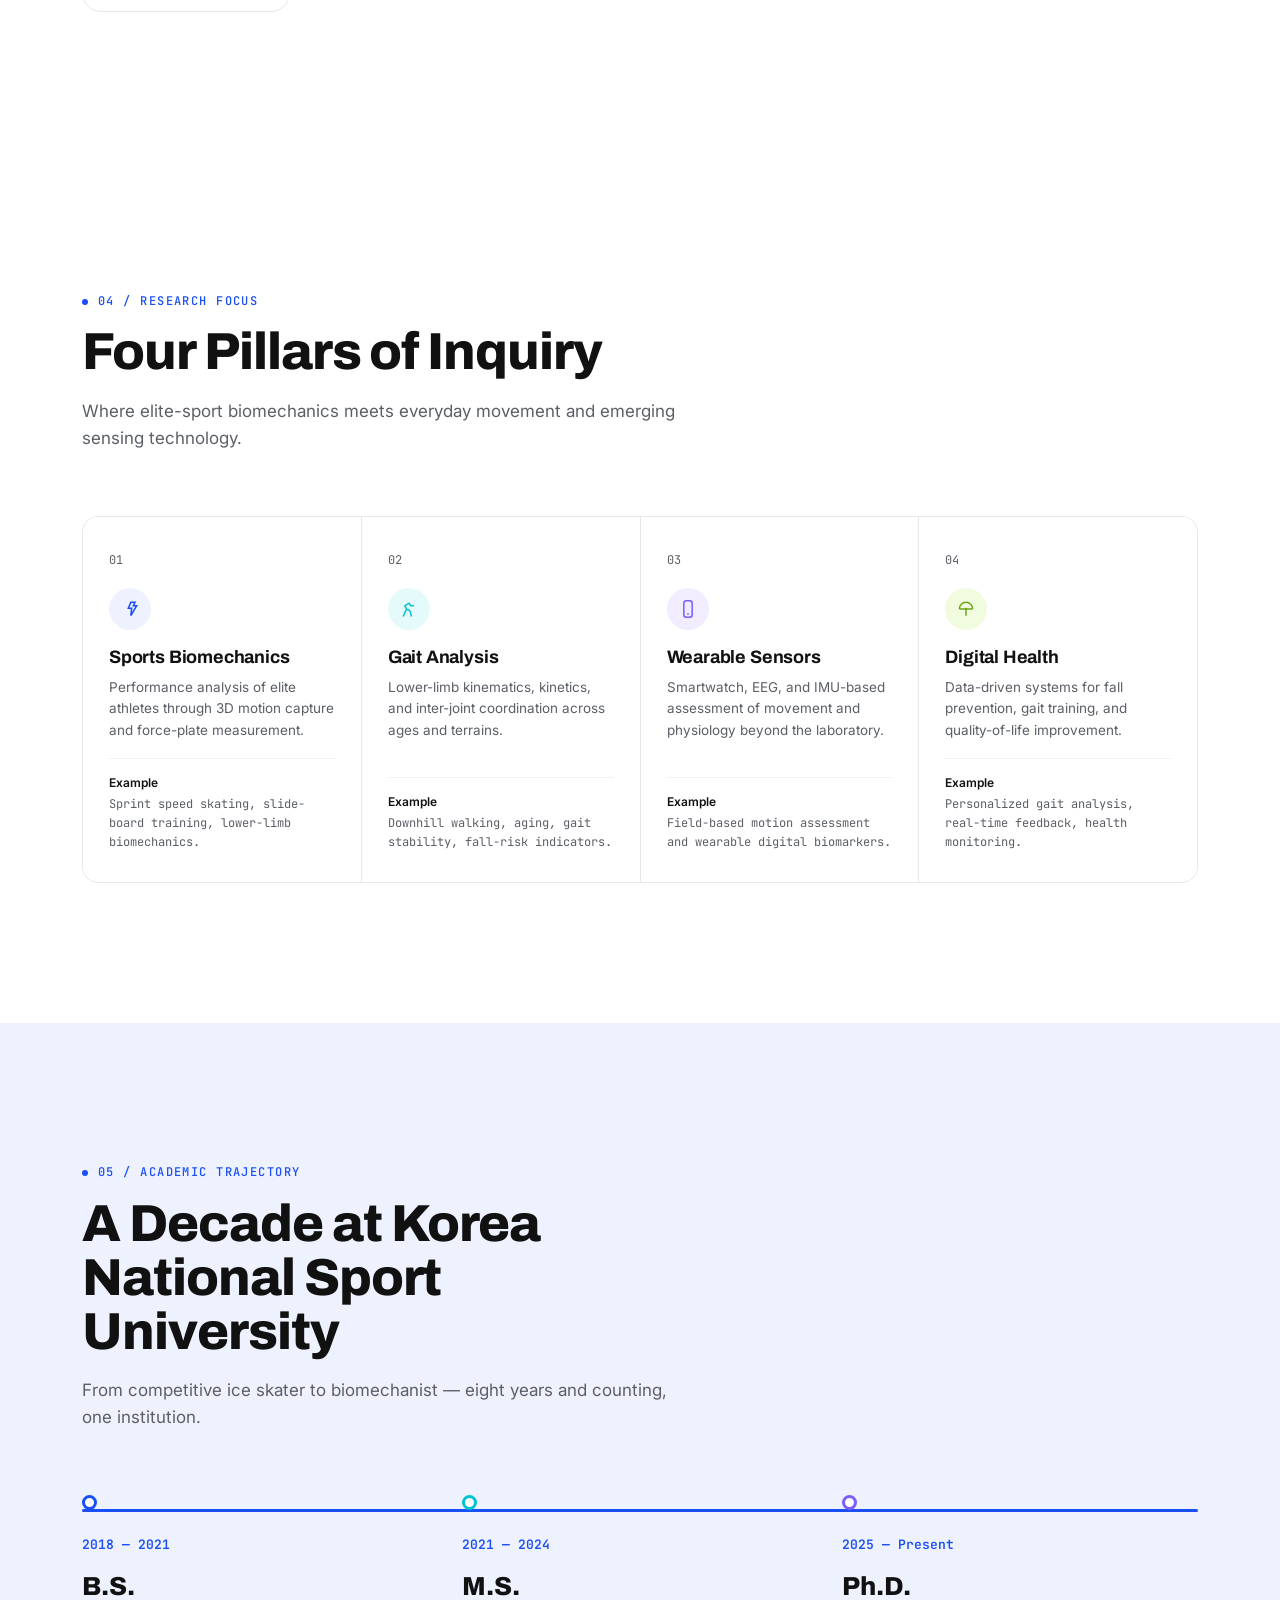
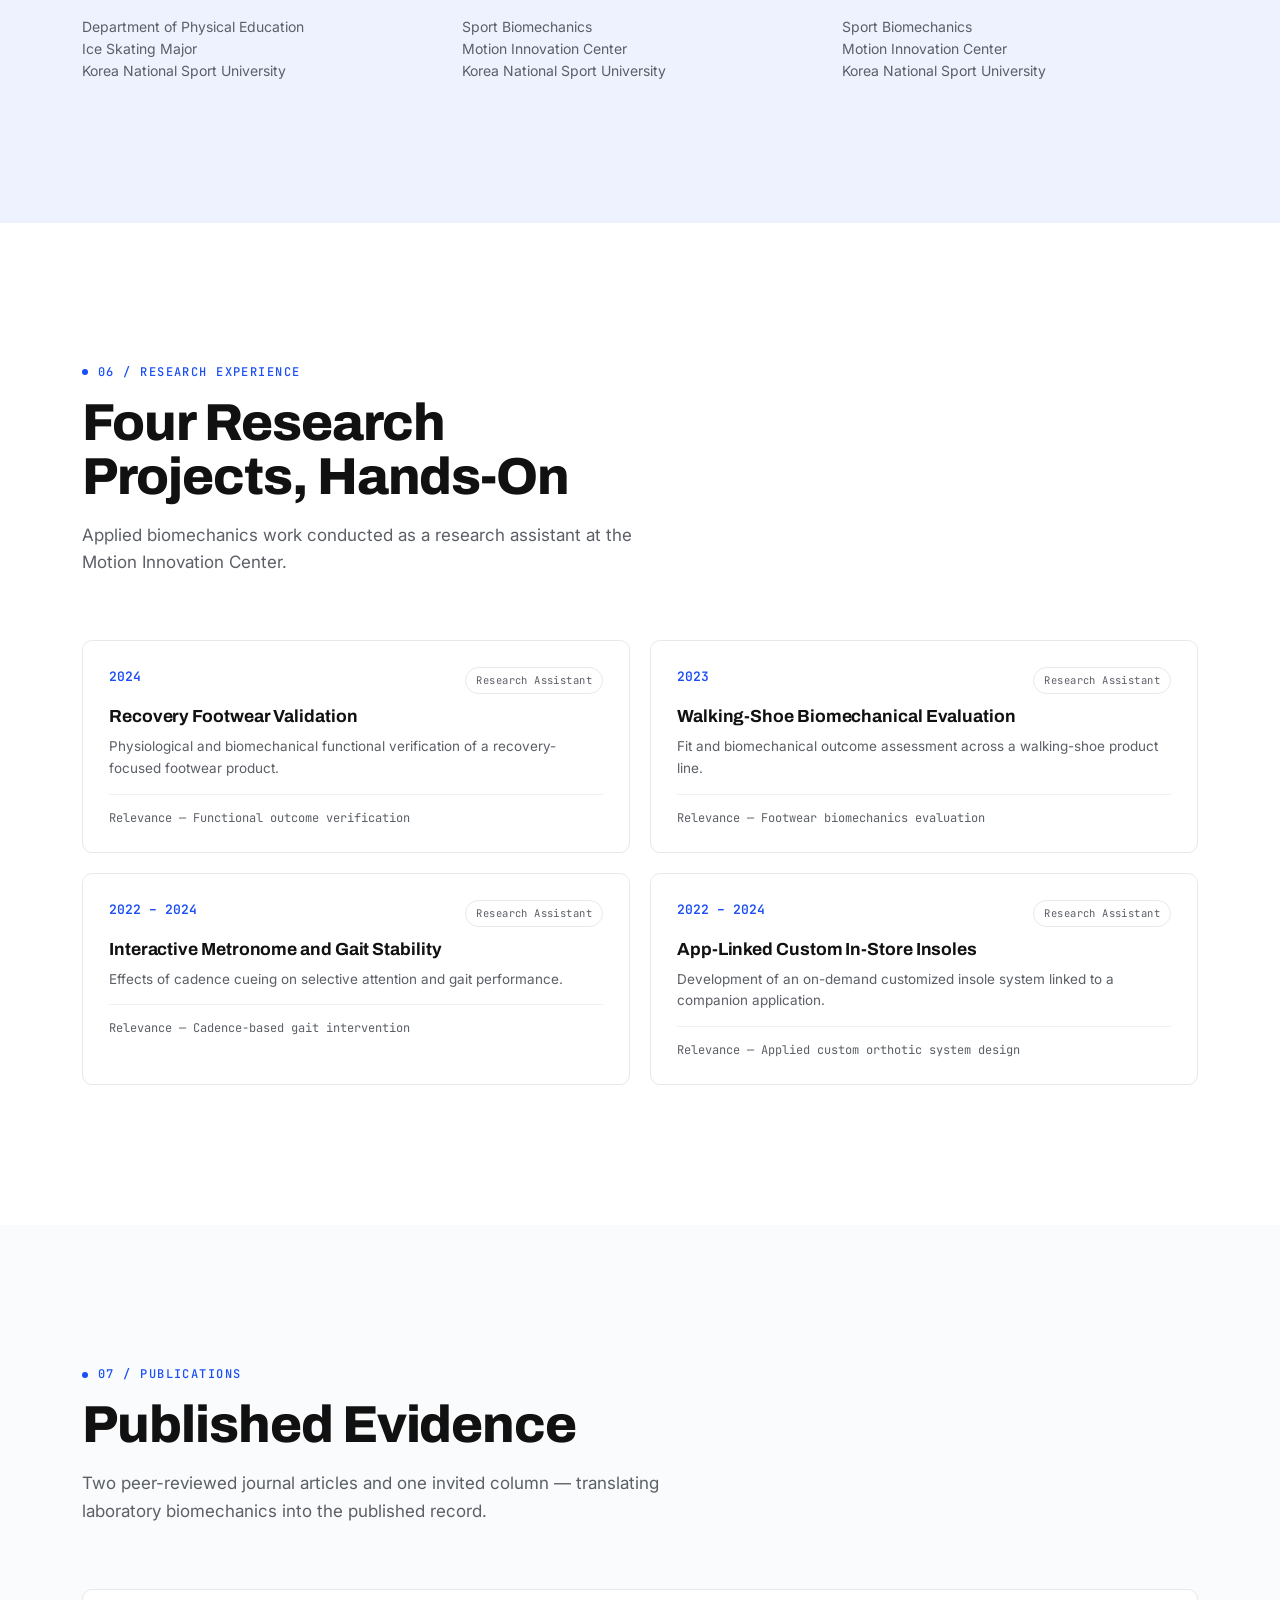
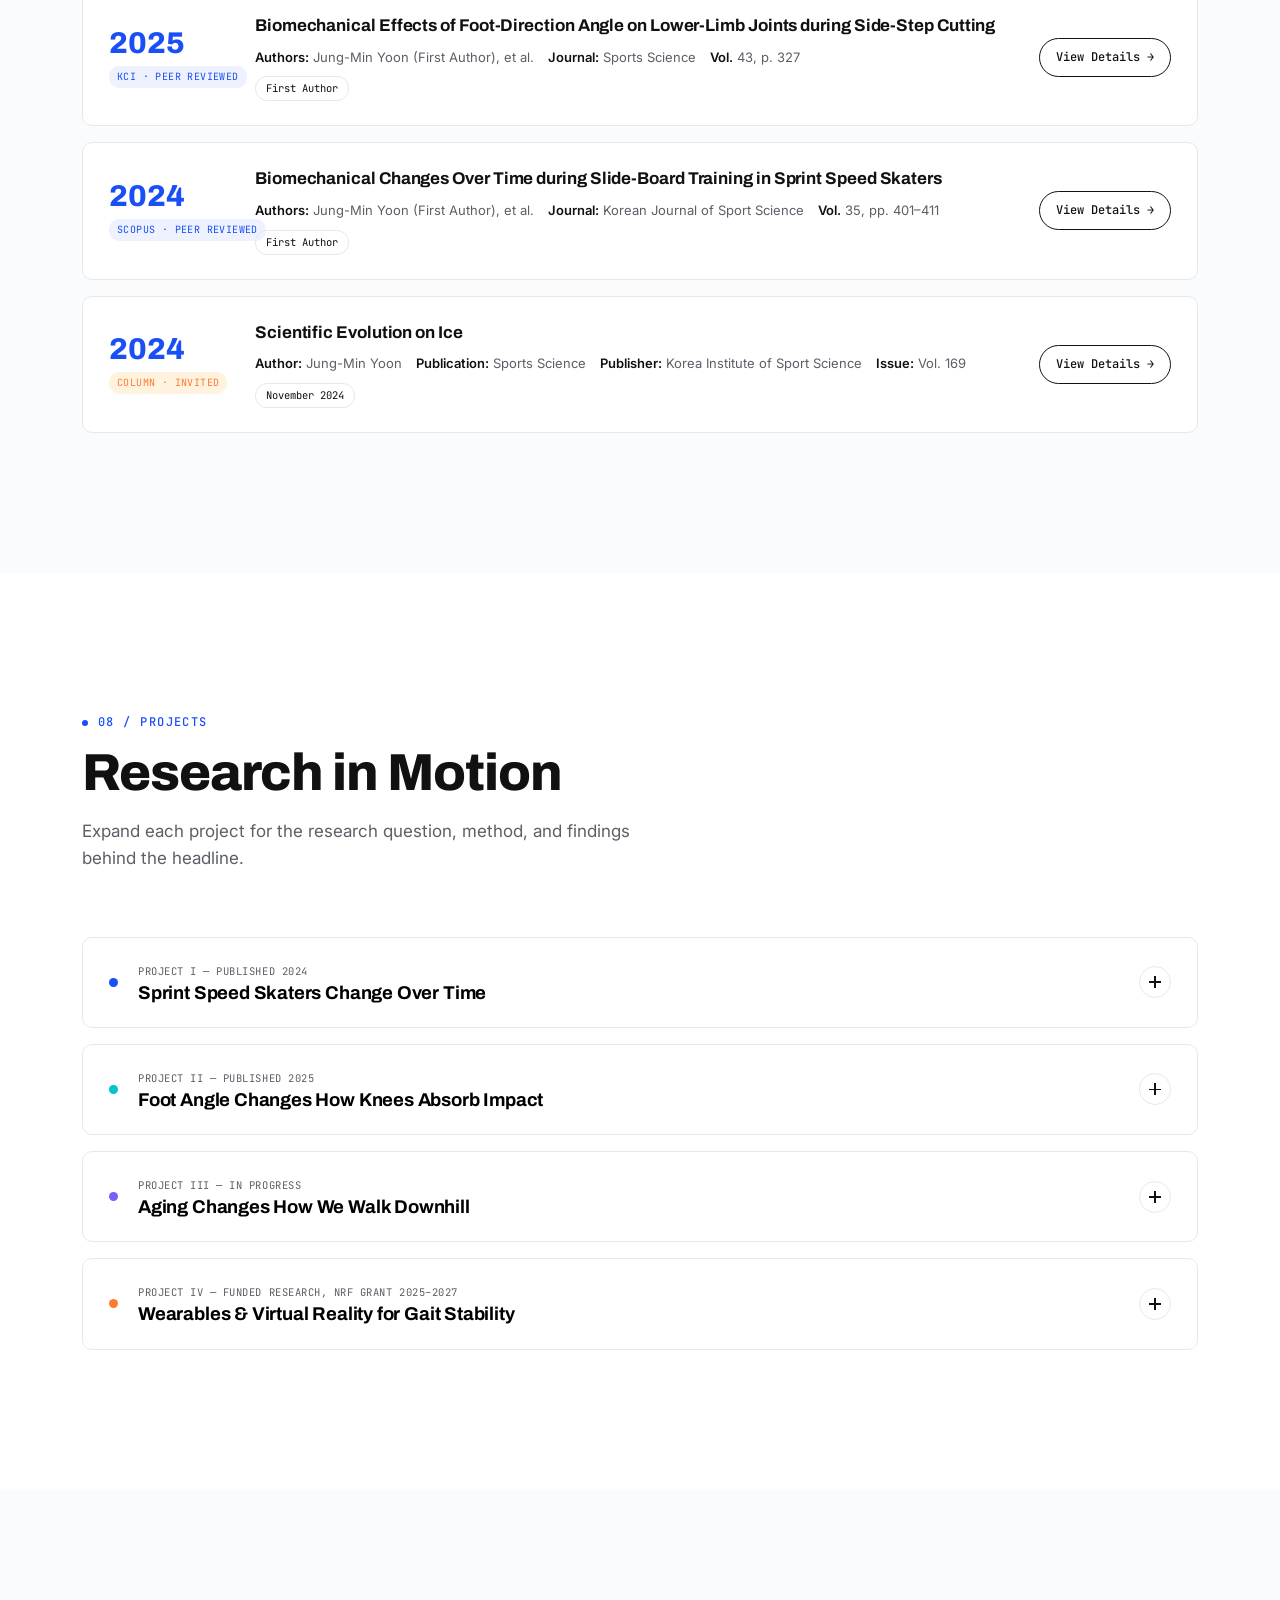
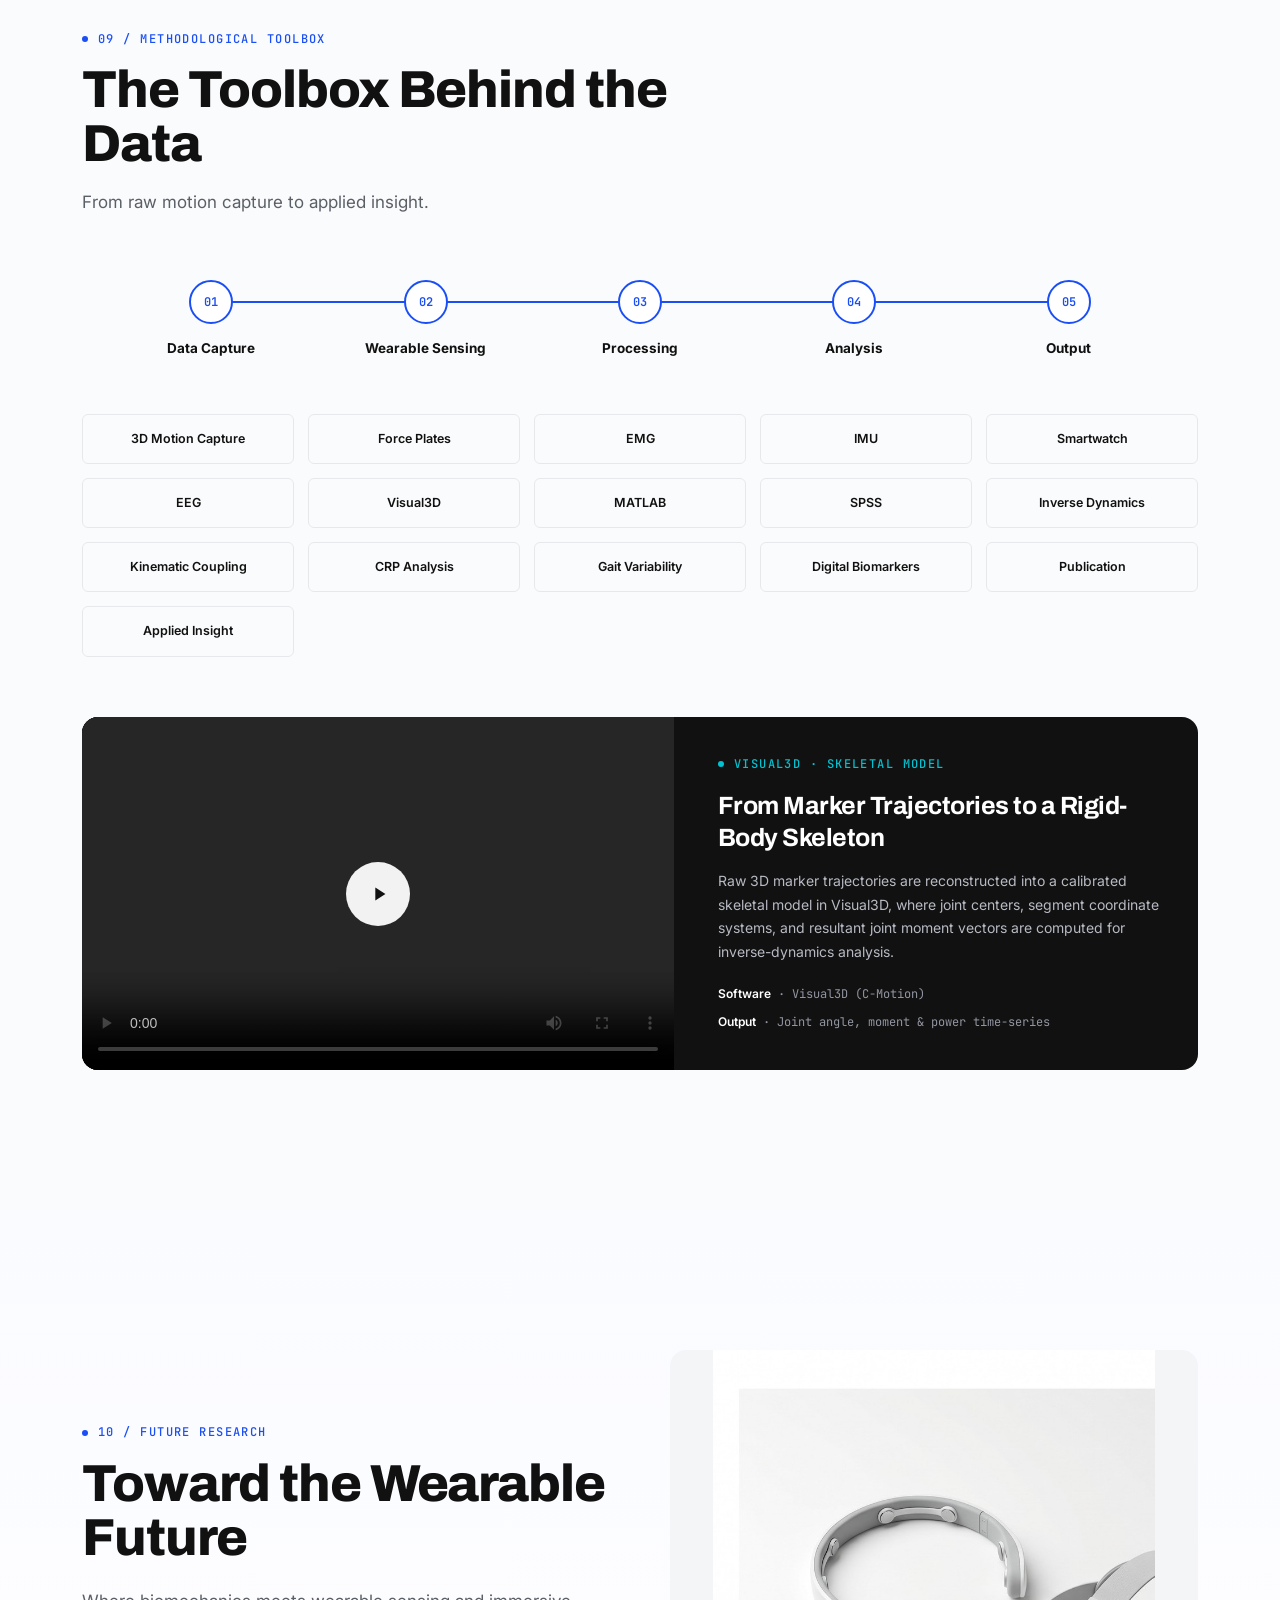
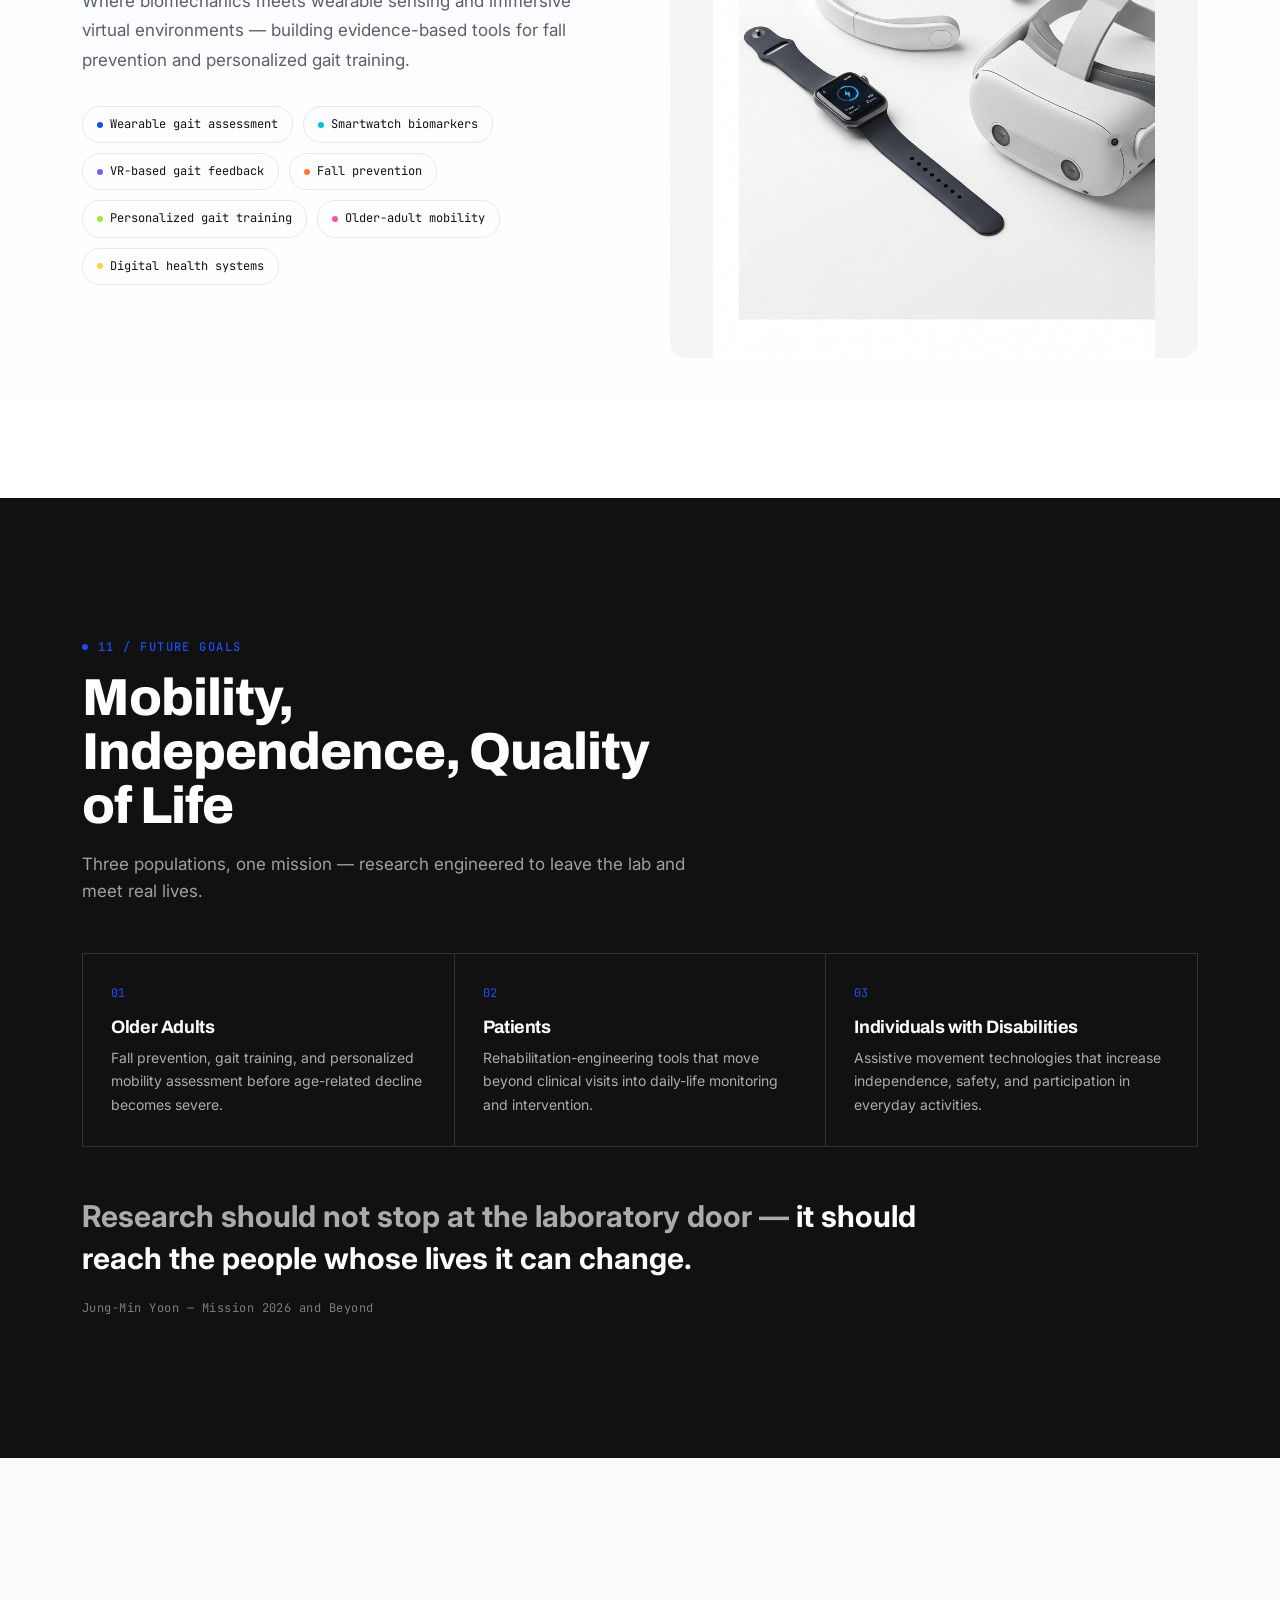
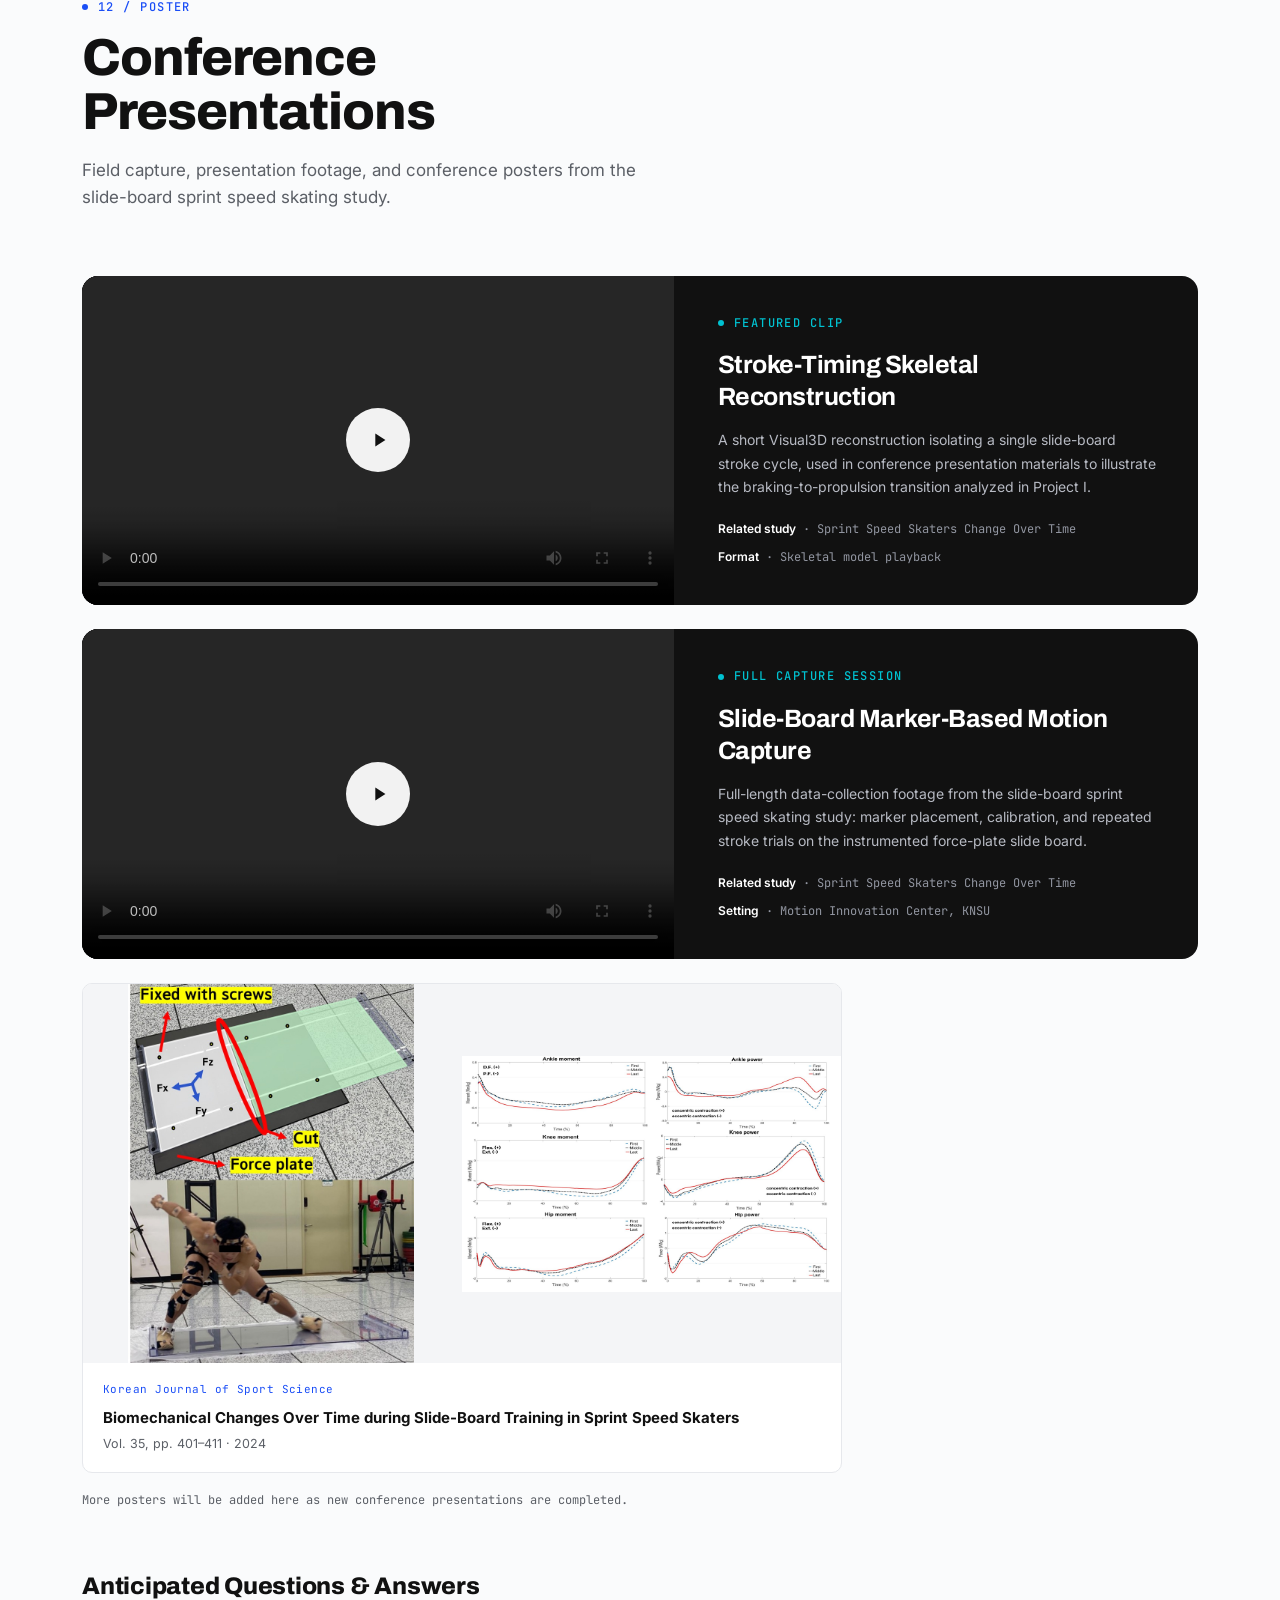
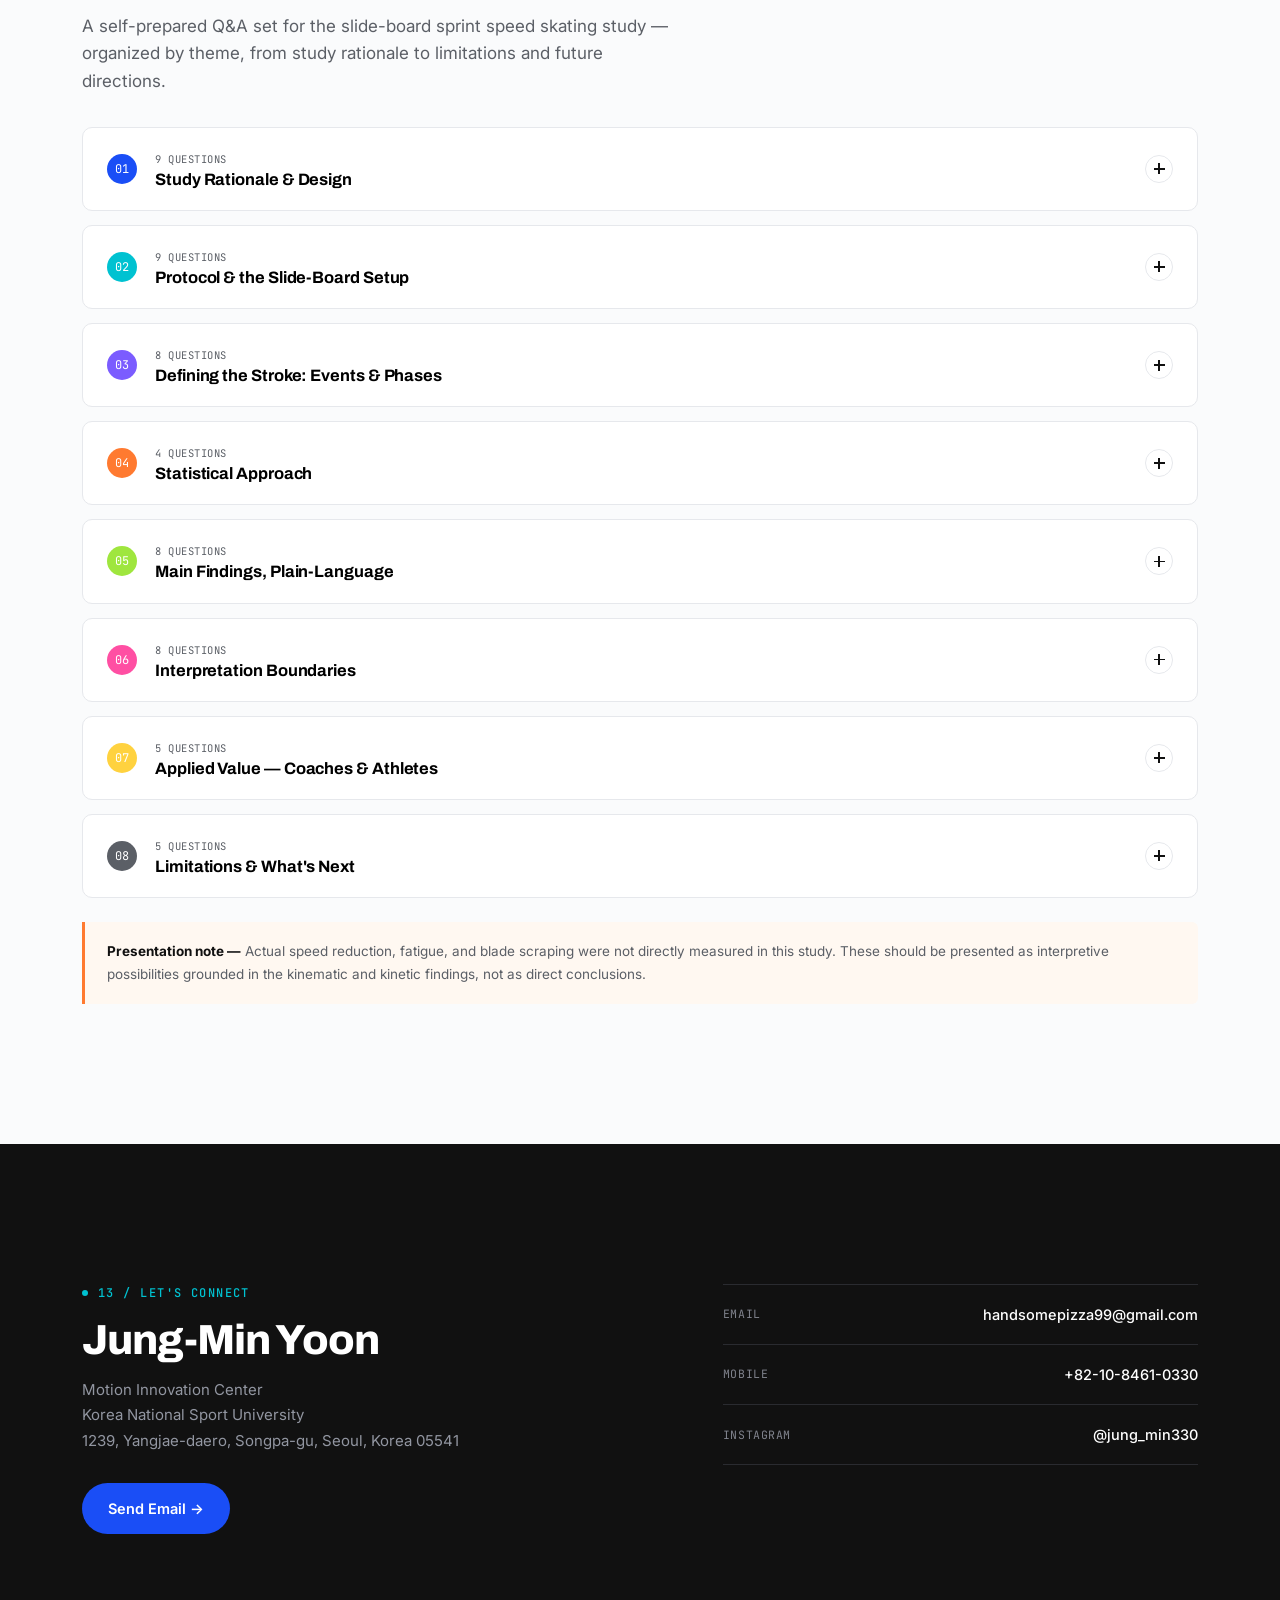
==== commit 9f70b56f: "Add files via upload" ====
--- a/index.html
+++ b/index.html
@@ -5,7 +5,7 @@
 <meta name="viewport" content="width=device-width, initial-scale=1.0">
 <title>Jung-Min Yoon — Research Portfolio | From Elite Ice to Everyday Mobility</title>
 <meta name="description" content="Jung-Min Yoon, Ph.D. Candidate in Sport Biomechanics at Korea National Sport University. Research portfolio spanning gait analysis, wearable sensing, and digital health.">
-<link rel="stylesheet" href="style.css?v=7">
+<link rel="stylesheet" href="style.css?v=9">
 </head>
 <body>
 
@@ -353,7 +353,7 @@
     <div class="section-head reveal">
       <div class="eyebrow">07 / Publications</div>
       <h2 class="sec-title">Published Evidence</h2>
-      <p class="sec-sub">Two peer-reviewed journal articles — translating laboratory biomechanics into the published record.</p>
+      <p class="sec-sub">Two peer-reviewed journal articles and one invited column — translating laboratory biomechanics into the published record.</p>
     </div>
 
     <div class="pub-list">
@@ -381,6 +381,19 @@
           <span class="pub-role-tag">First Author</span>
         </div>
         <a href="https://www.sports.re.kr/pyxis-api/1/digital-files/b4847b6a-8a29-463f-9f5f-e15f9d40c972" class="pub-link" target="_blank" rel="noopener">View Details →</a>
+      </div>
+
+      <div class="pub-card reveal reveal-delay-2">
+        <div>
+          <div class="pub-year">2024</div>
+          <span class="pub-venue-tag pub-venue-tag-column">COLUMN · INVITED</span>
+        </div>
+        <div class="pub-body">
+          <h4>Scientific Evolution on Ice</h4>
+          <div class="pub-meta"><span><b>Author:</b> Jung-Min Yoon</span><span><b>Publication:</b> Sports Science</span><span><b>Publisher:</b> Korea Institute of Sport Science</span><span><b>Issue:</b> Vol. 169</span></div>
+          <span class="pub-role-tag">November 2024</span>
+        </div>
+        <a href="https://www.sports.re.kr/pyxis-api/1/digital-files/8366fc44-68a8-45b6-af15-6bb512482ea6" class="pub-link" target="_blank" rel="noopener">View Details →</a>
       </div>
     </div>
   </div>
@@ -480,14 +493,7 @@
         </button>
         <div class="proj-body">
           <div class="proj-treadmill-photos-row">
-            <figure class="proj-treadmill-figure">
-              <div class="proj-media"><img src="images/treadmill-young.jpg" alt="Younger woman control group walking on instrumented downhill treadmill" data-modal-img></div>
-              <figcaption>Younger Women — Control Group</figcaption>
-            </figure>
-            <figure class="proj-treadmill-figure">
-              <div class="proj-media"><img src="images/treadmill-older.jpg" alt="Older woman study group walking on instrumented downhill treadmill" data-modal-img></div>
-              <figcaption>Older Women — Study Group</figcaption>
-            </figure>
+            <div class="proj-media proj-media-wide"><img src="images/treadmill-comparison.jpg" alt="Side-by-side comparison: younger women control group and older women study group walking on instrumented downhill treadmill" data-modal-img></div>
           </div>
           <div class="proj-body-inner">
             <div class="proj-col">
@@ -993,6 +999,6 @@
   <svg width="18" height="18" viewBox="0 0 24 24" fill="none" stroke="currentColor" stroke-width="2"><path d="M12 19V5M5 12l7-7 7 7"/></svg>
 </button>
 
-<script src="script.js?v=7"></script>
+<script src="script.js?v=9"></script>
 </body>
 </html>
--- a/style.css
+++ b/style.css
@@ -901,6 +901,10 @@
   color:var(--blue);
   white-space:nowrap;
 }
+.pub-venue-tag-column{
+  background:#FFF3E0;
+  color:var(--orange);
+}
 
 .pub-body h4{ font-size:17px; font-weight:700; line-height:1.4; letter-spacing:-.005em; }
 .pub-meta{
@@ -1044,35 +1048,15 @@
 
 .proj-stack{ display:flex; flex-direction:column; gap:22px; }
 
-/* ---- Project III — photos in their own full-width row, text below
-   reuses the standard .proj-body-inner/.proj-col grid (same as every
-   other project card) instead of a custom side-by-side column layout. ---- */
+/* ---- Project III — single pre-composed comparison image, full width.
+   Text below reuses the standard .proj-body-inner/.proj-col grid (same
+   as every other project card). ---- */
 .proj-treadmill-photos-row{
   padding:0 26px 24px;
-  display:flex;
-  gap:16px;
-}
-.proj-treadmill-figure{
-  flex:1;
-  margin:0;
-  min-width:0;
-}
-.proj-treadmill-figure .proj-media{
-  aspect-ratio:4/3.1;
+}
+.proj-media-wide{
+  aspect-ratio:16/9.7;
   margin-top:0;
-}
-.proj-treadmill-figure figcaption{
-  margin-top:10px;
-  font-family:var(--f-mono);
-  font-size:11px;
-  letter-spacing:.05em;
-  text-transform:uppercase;
-  color:var(--ink-soft);
-  text-align:center;
-}
-
-@media (max-width:760px){
-  .proj-treadmill-photos-row{ flex-direction:column; }
 }
 
 @media (max-width:760px){
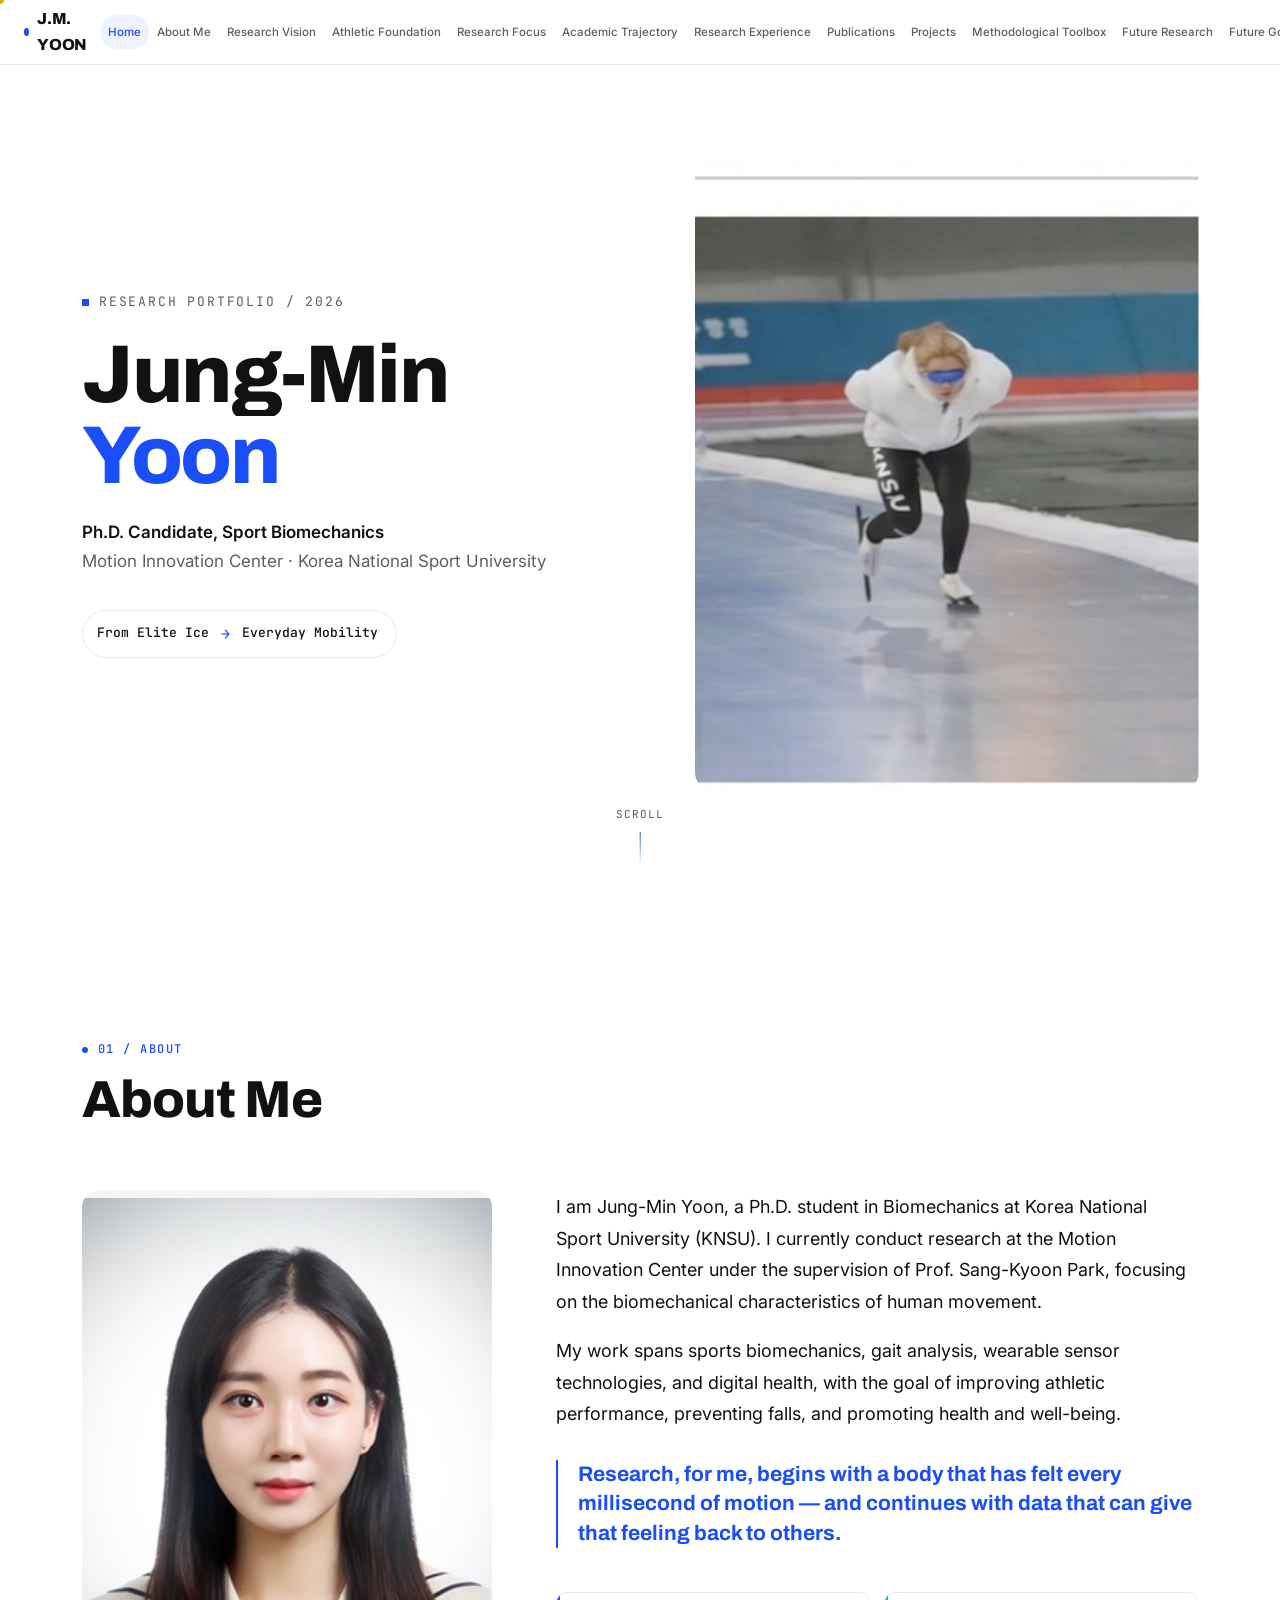
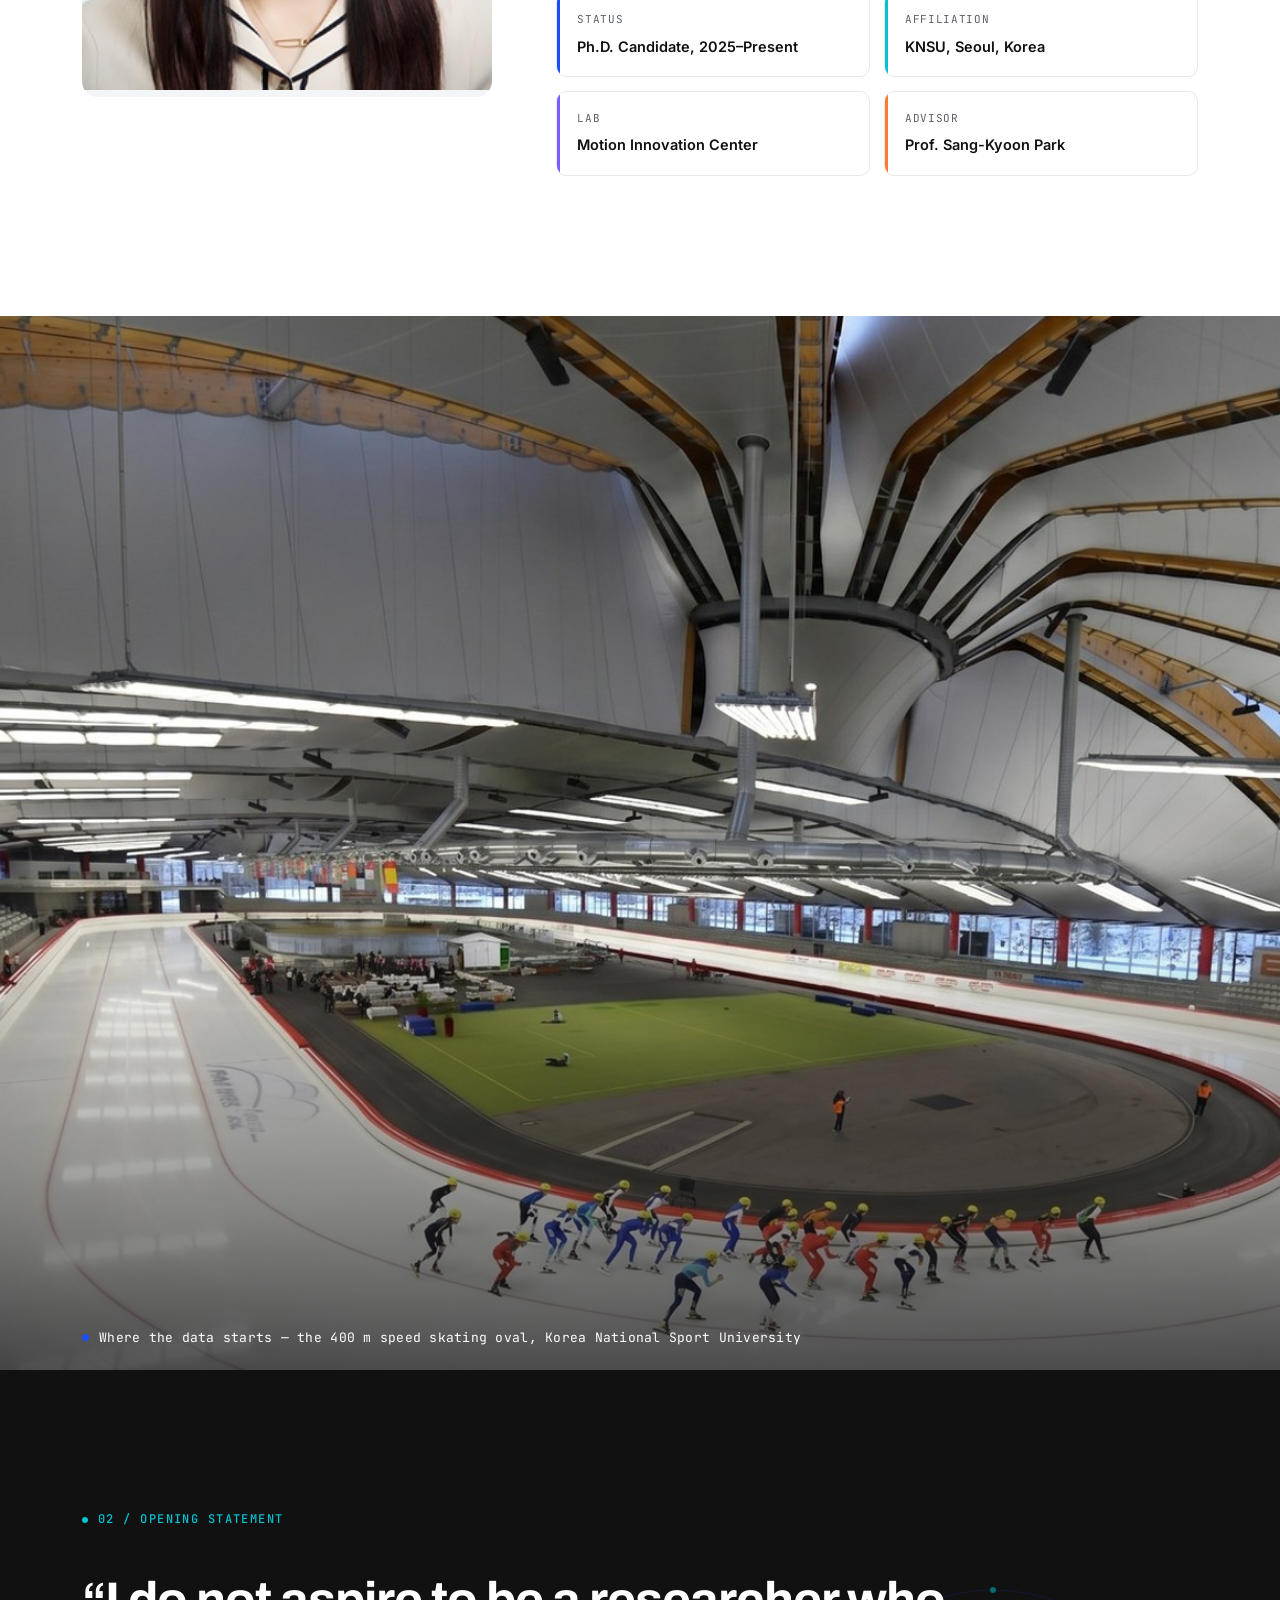
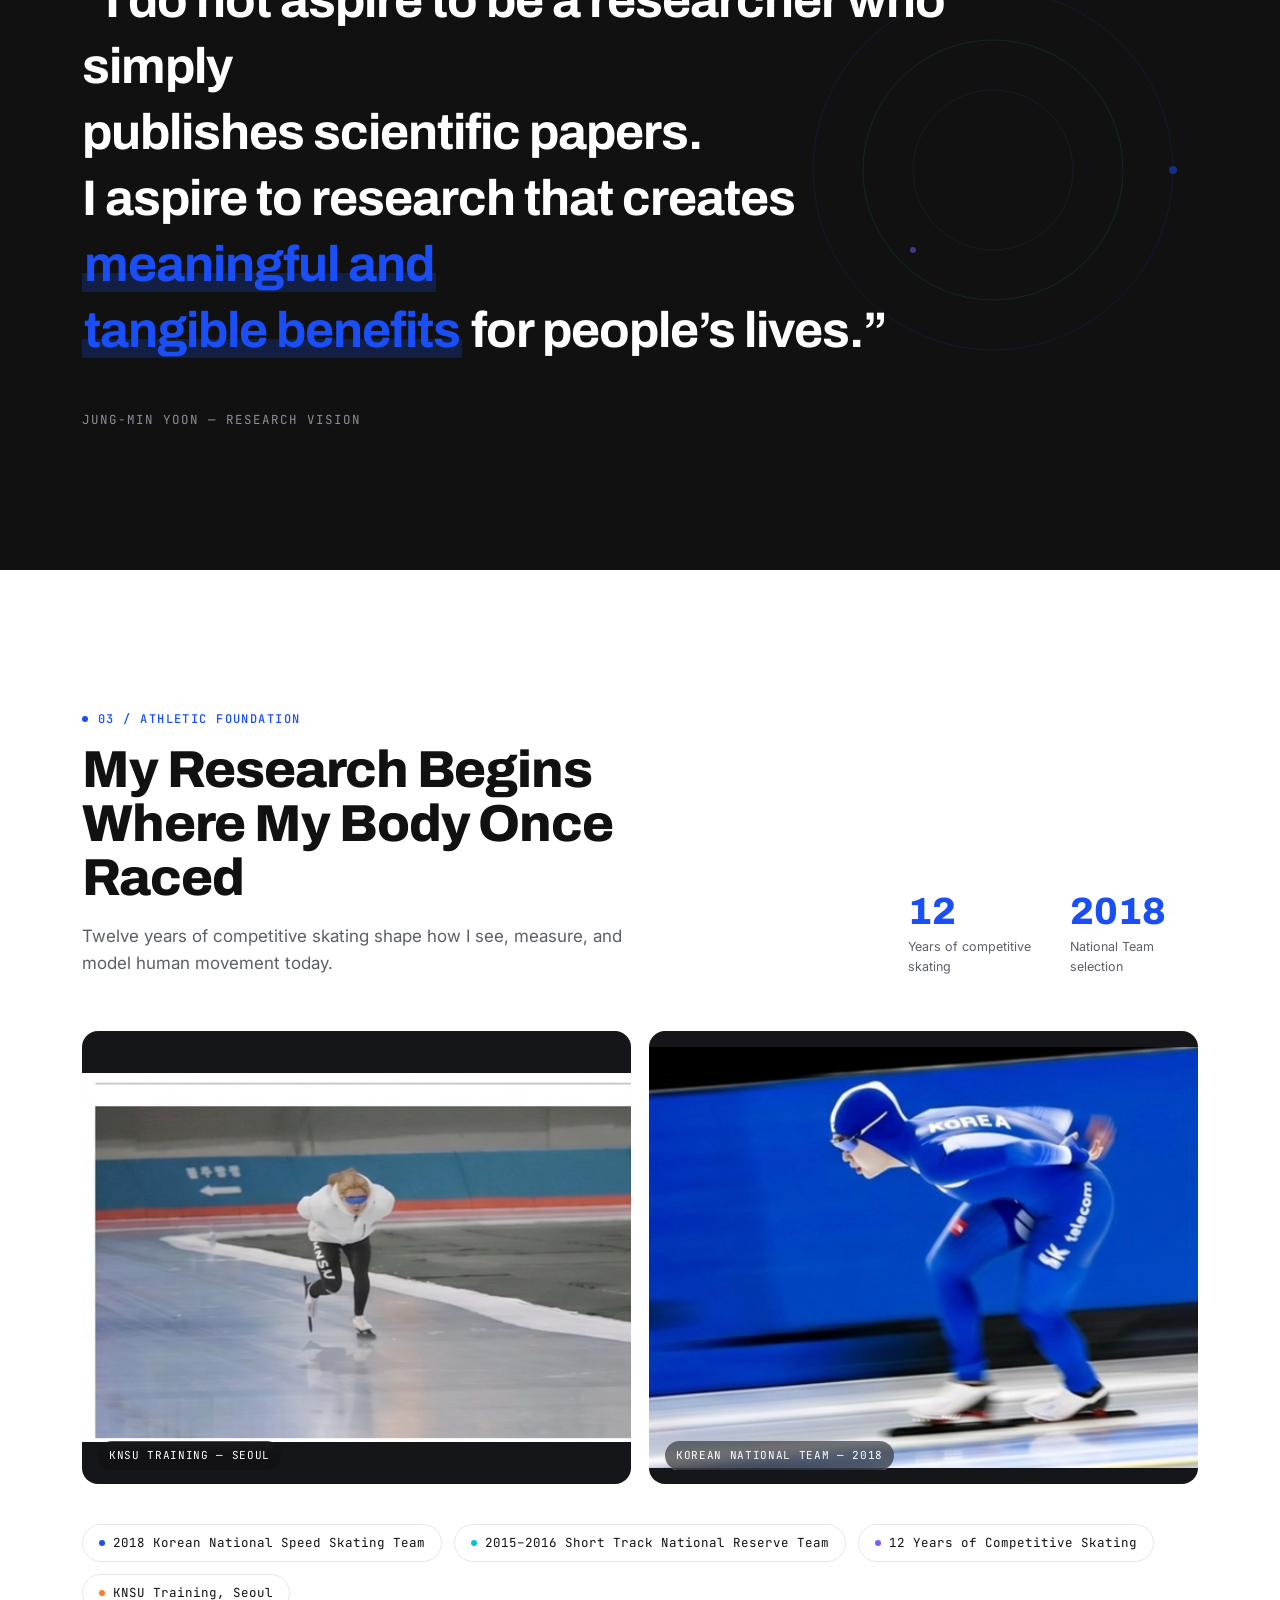
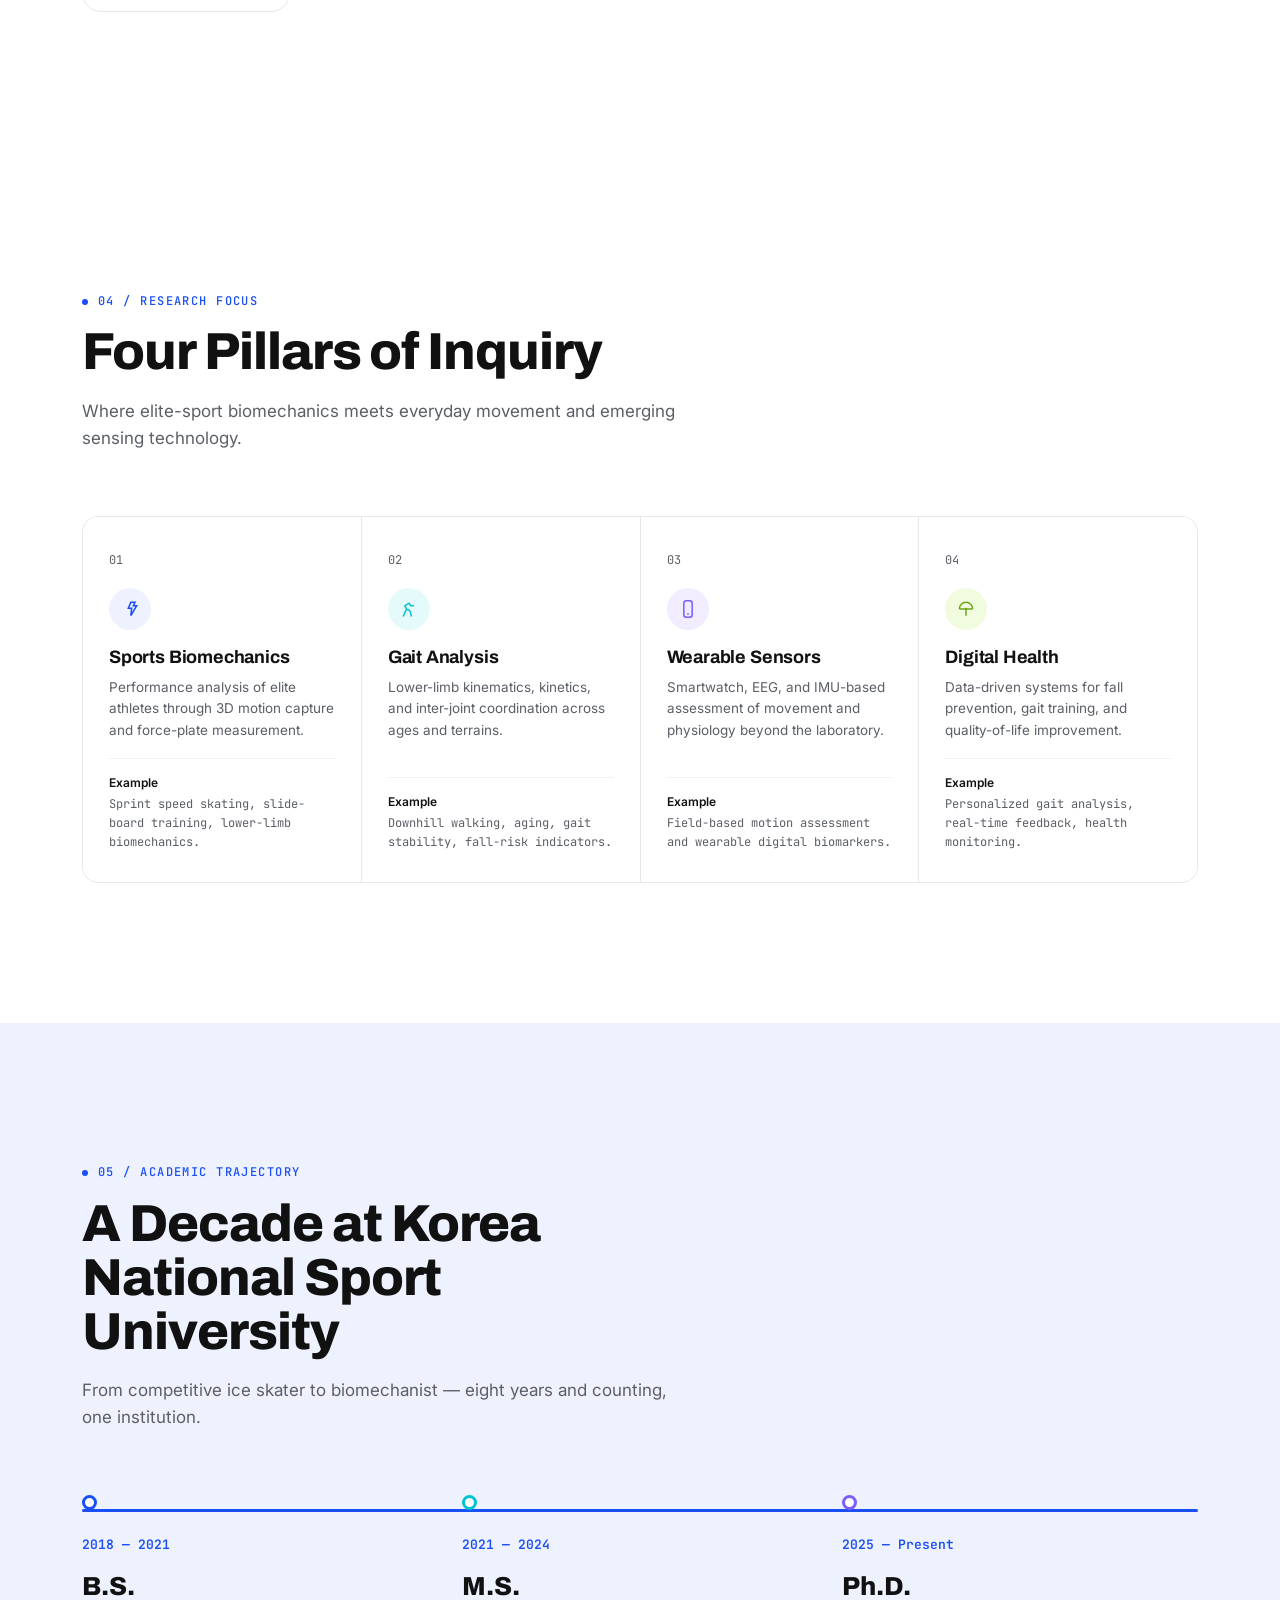
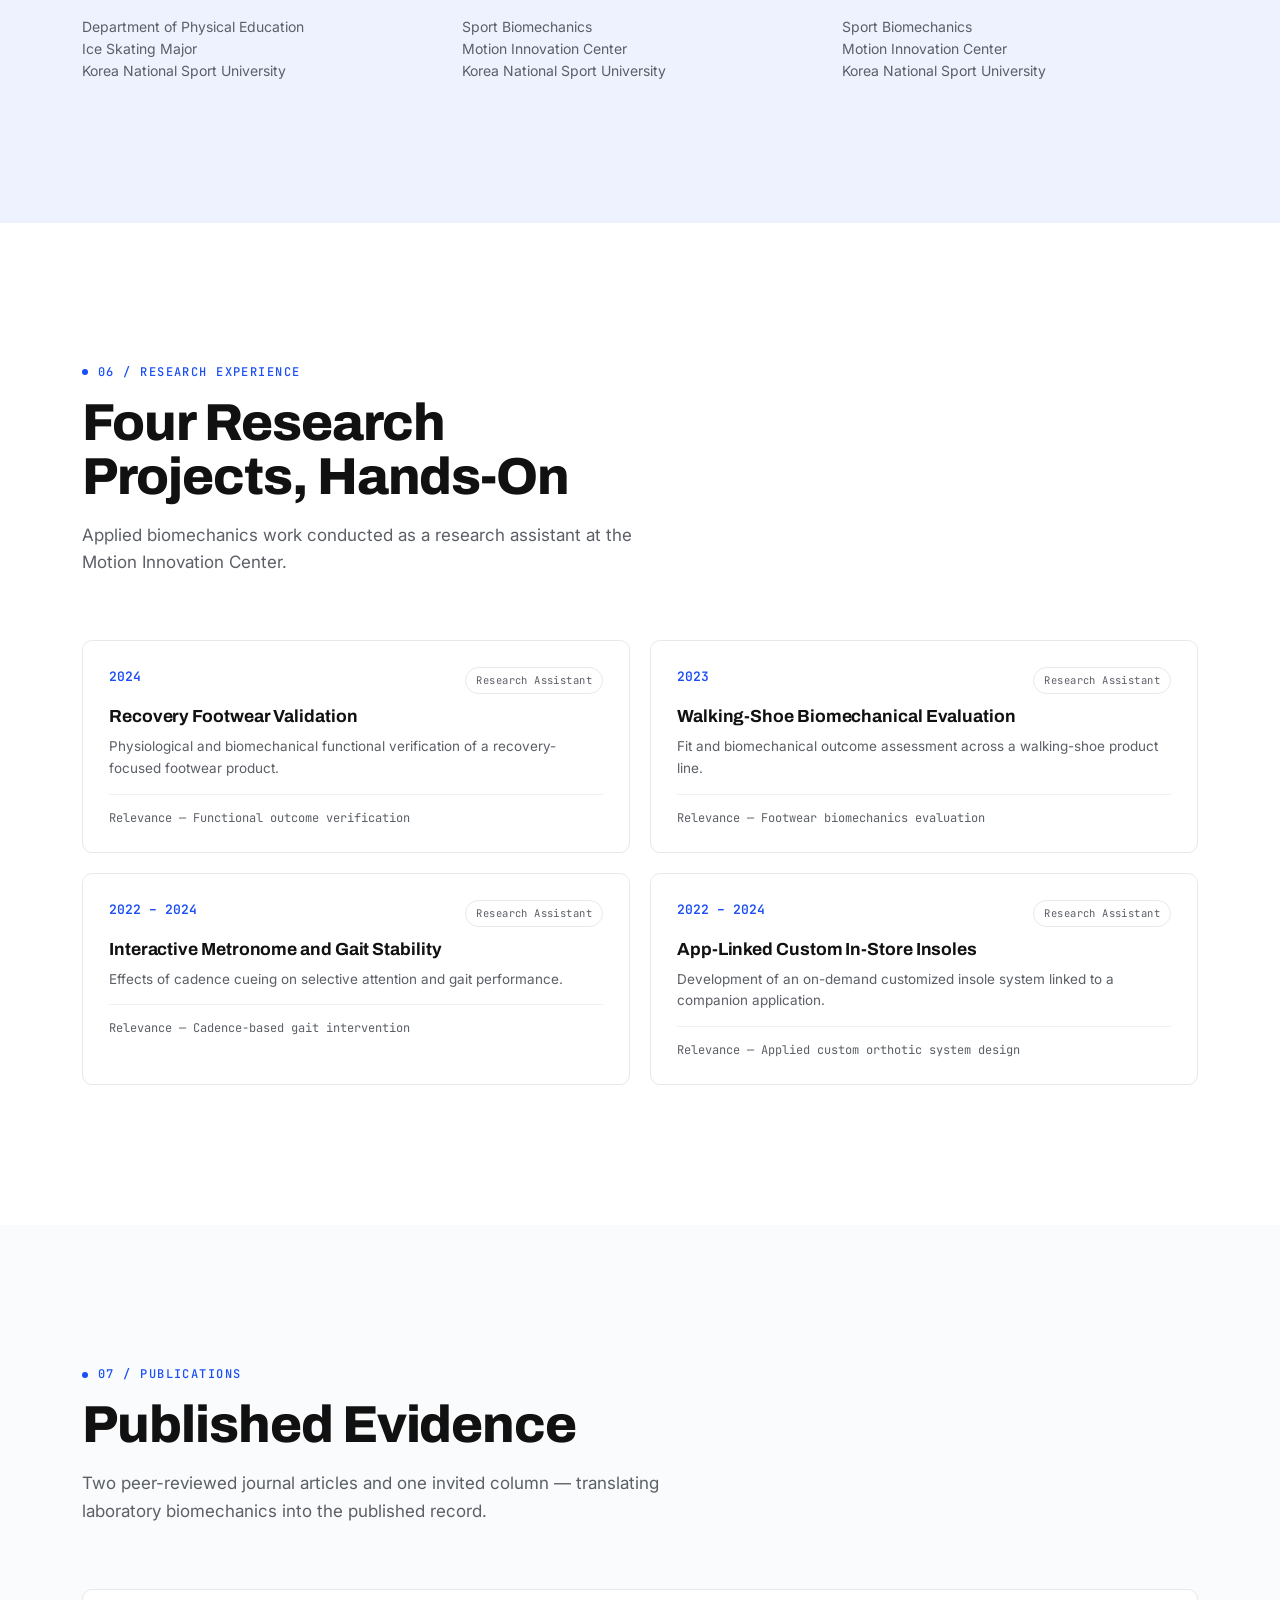
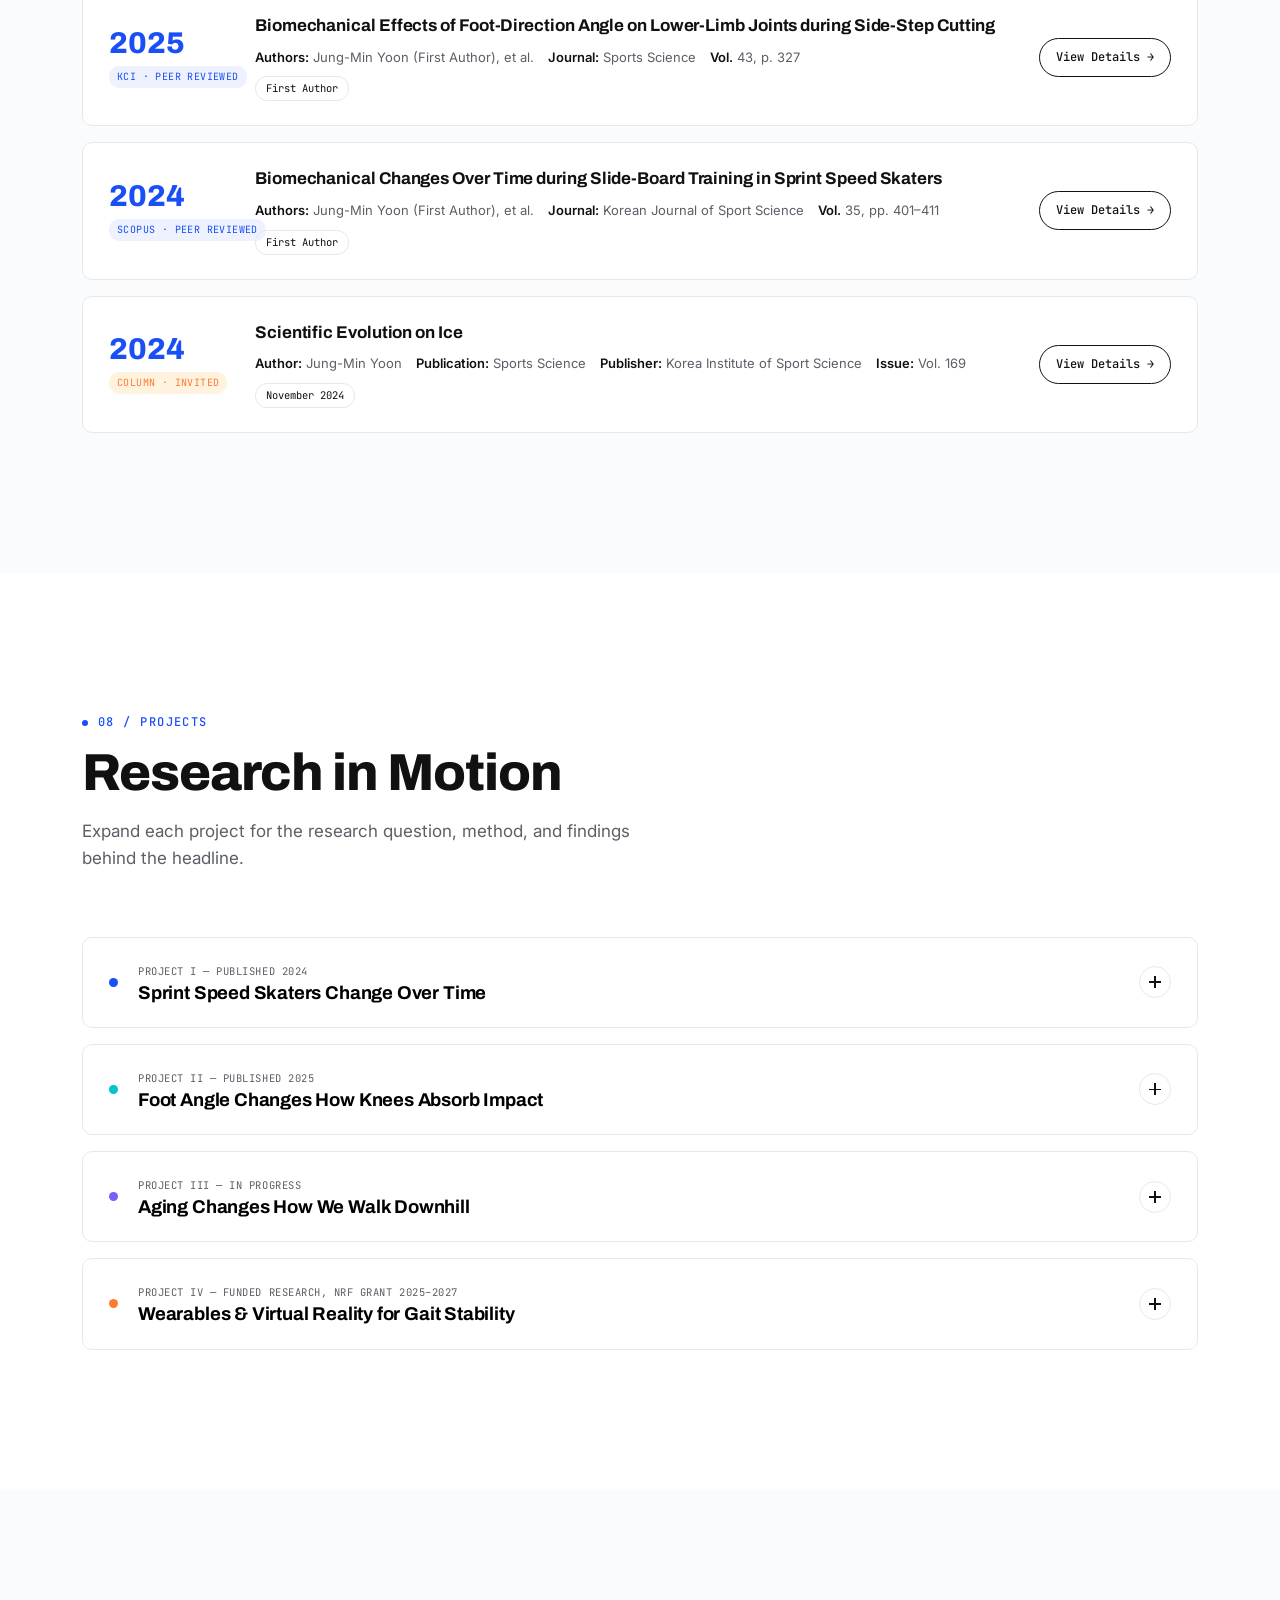
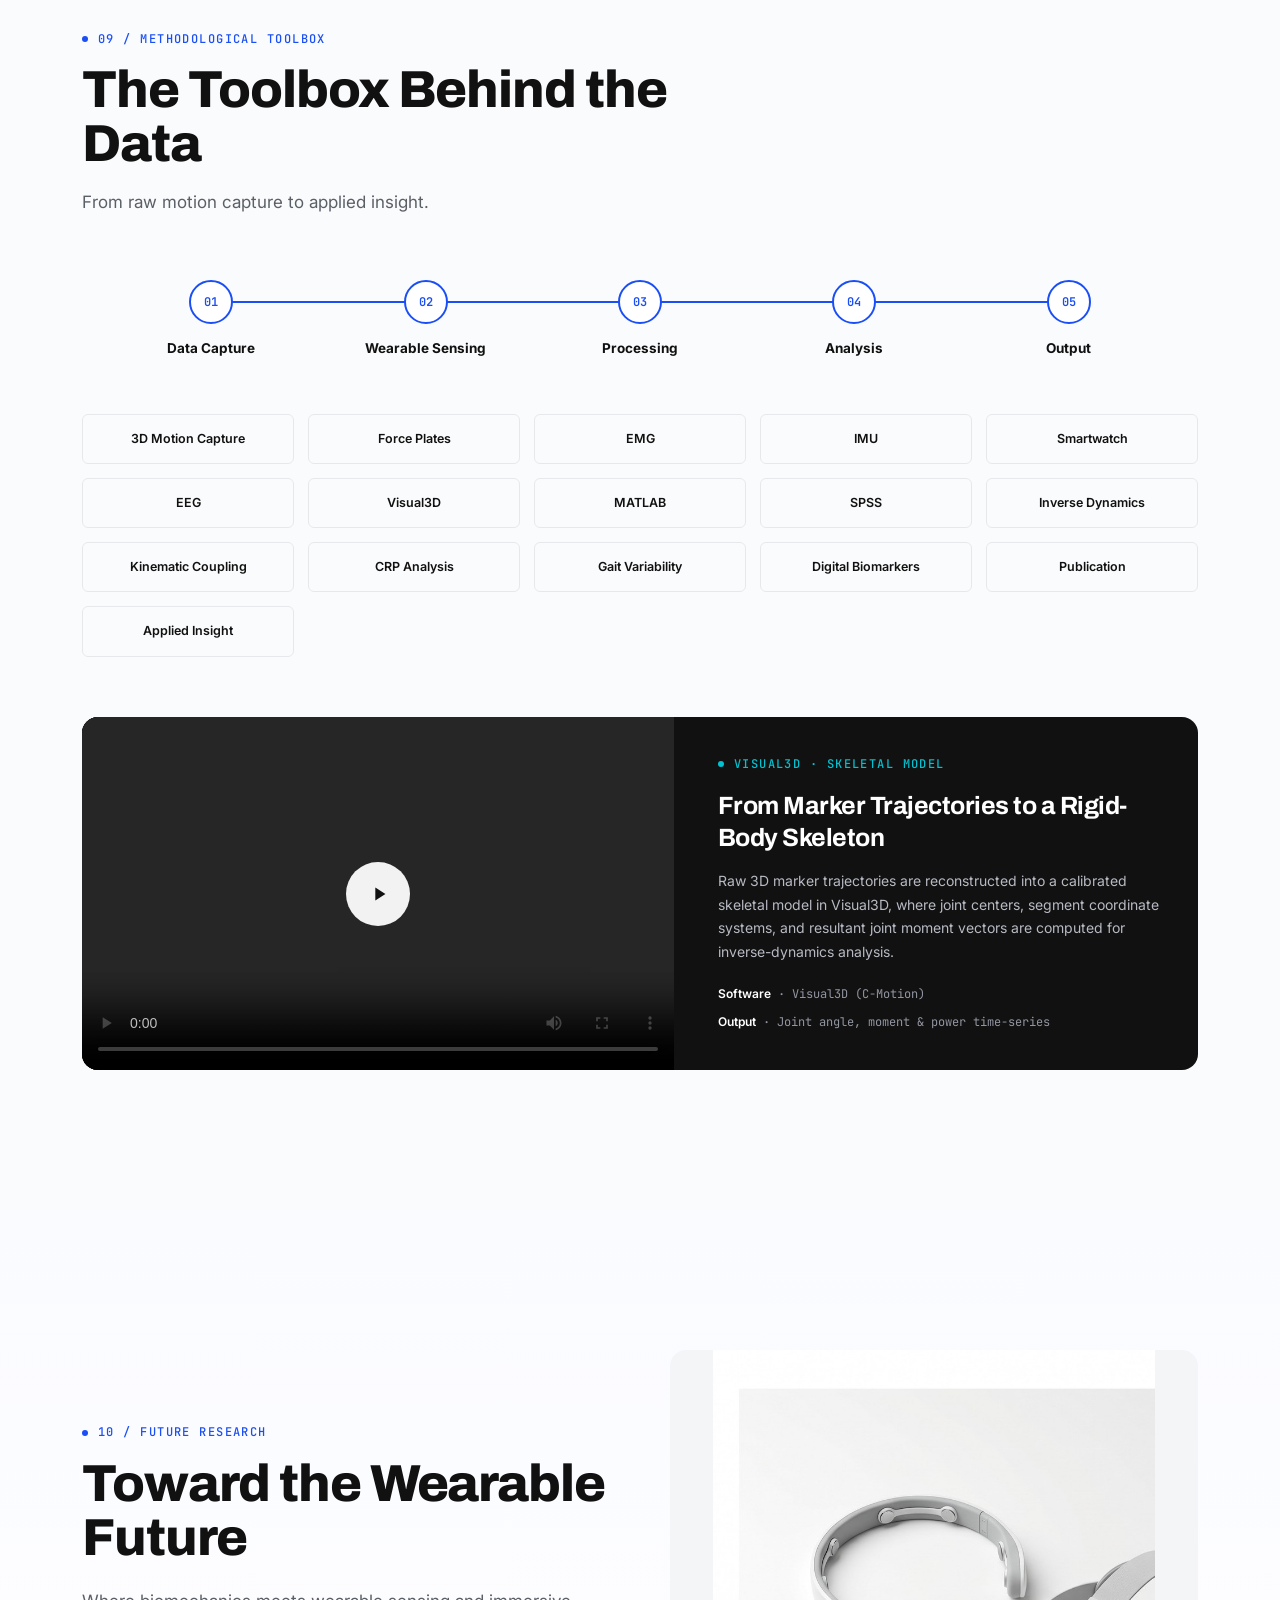
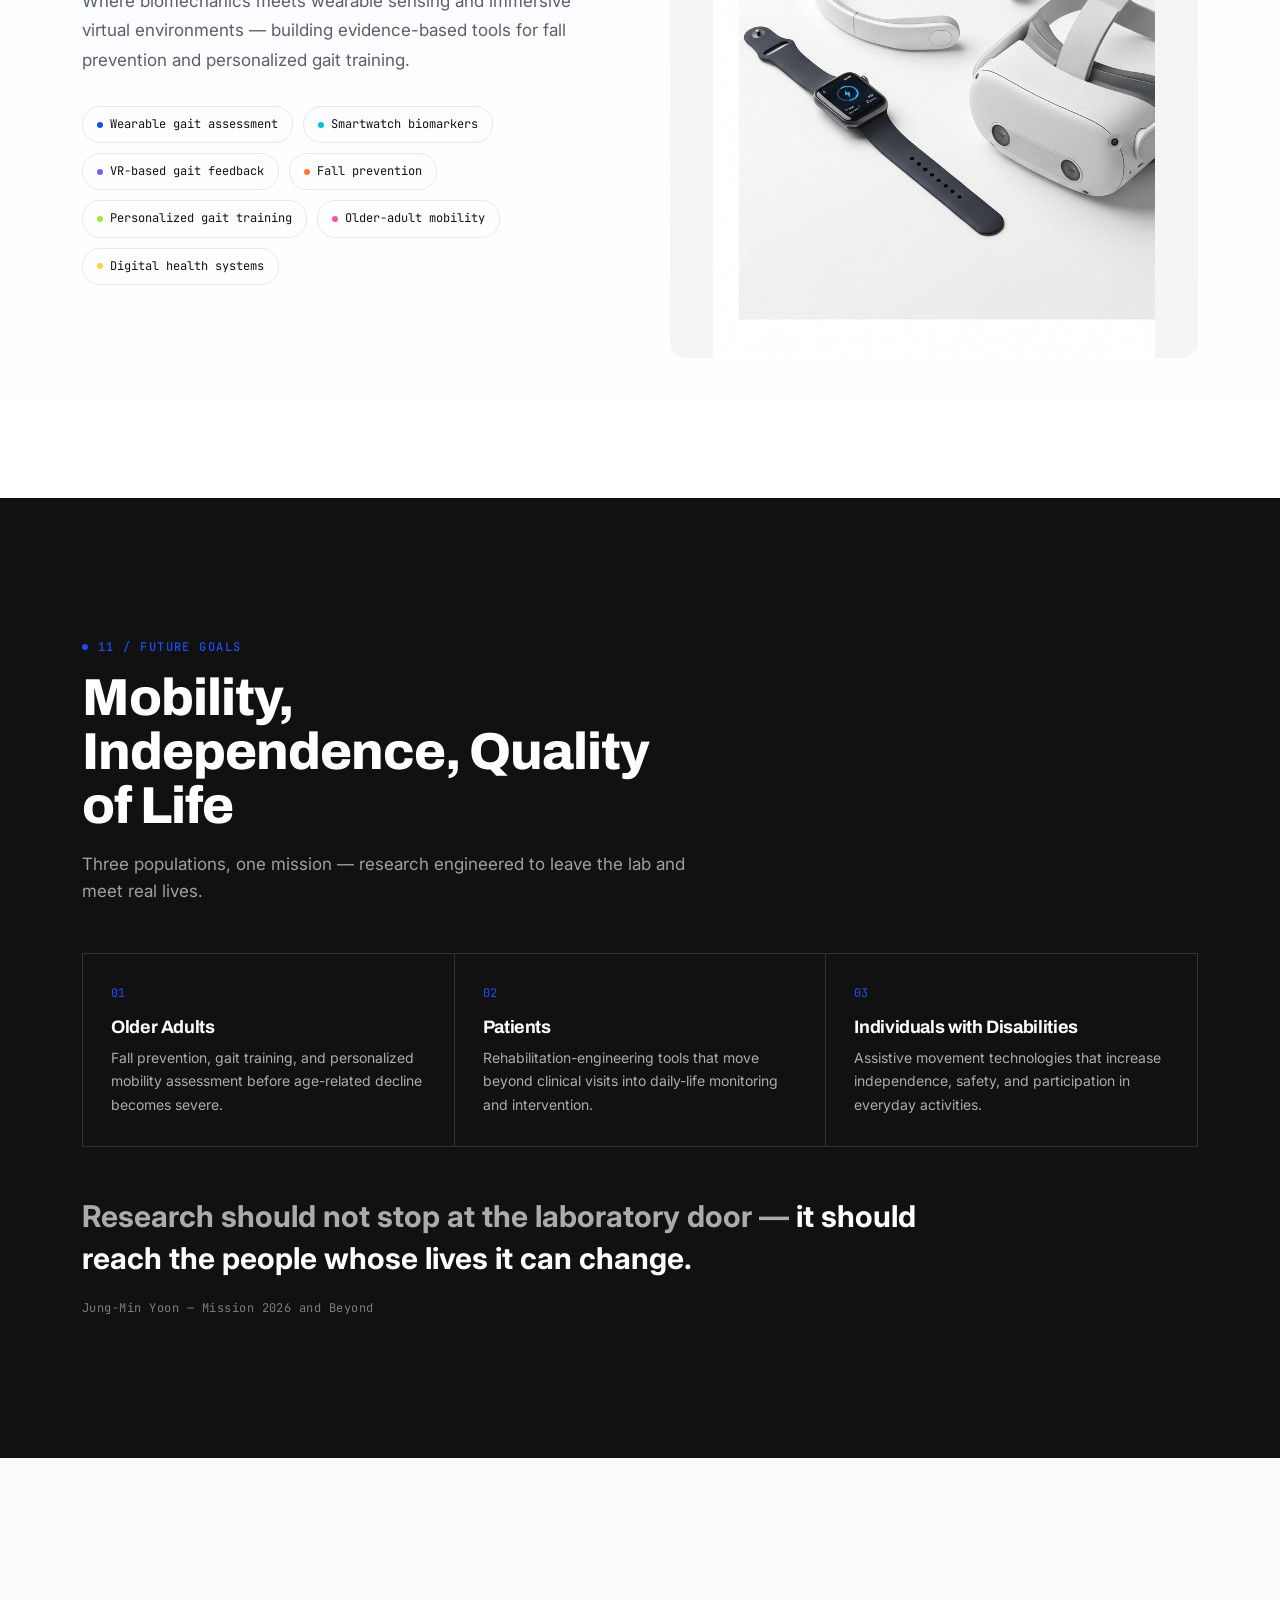
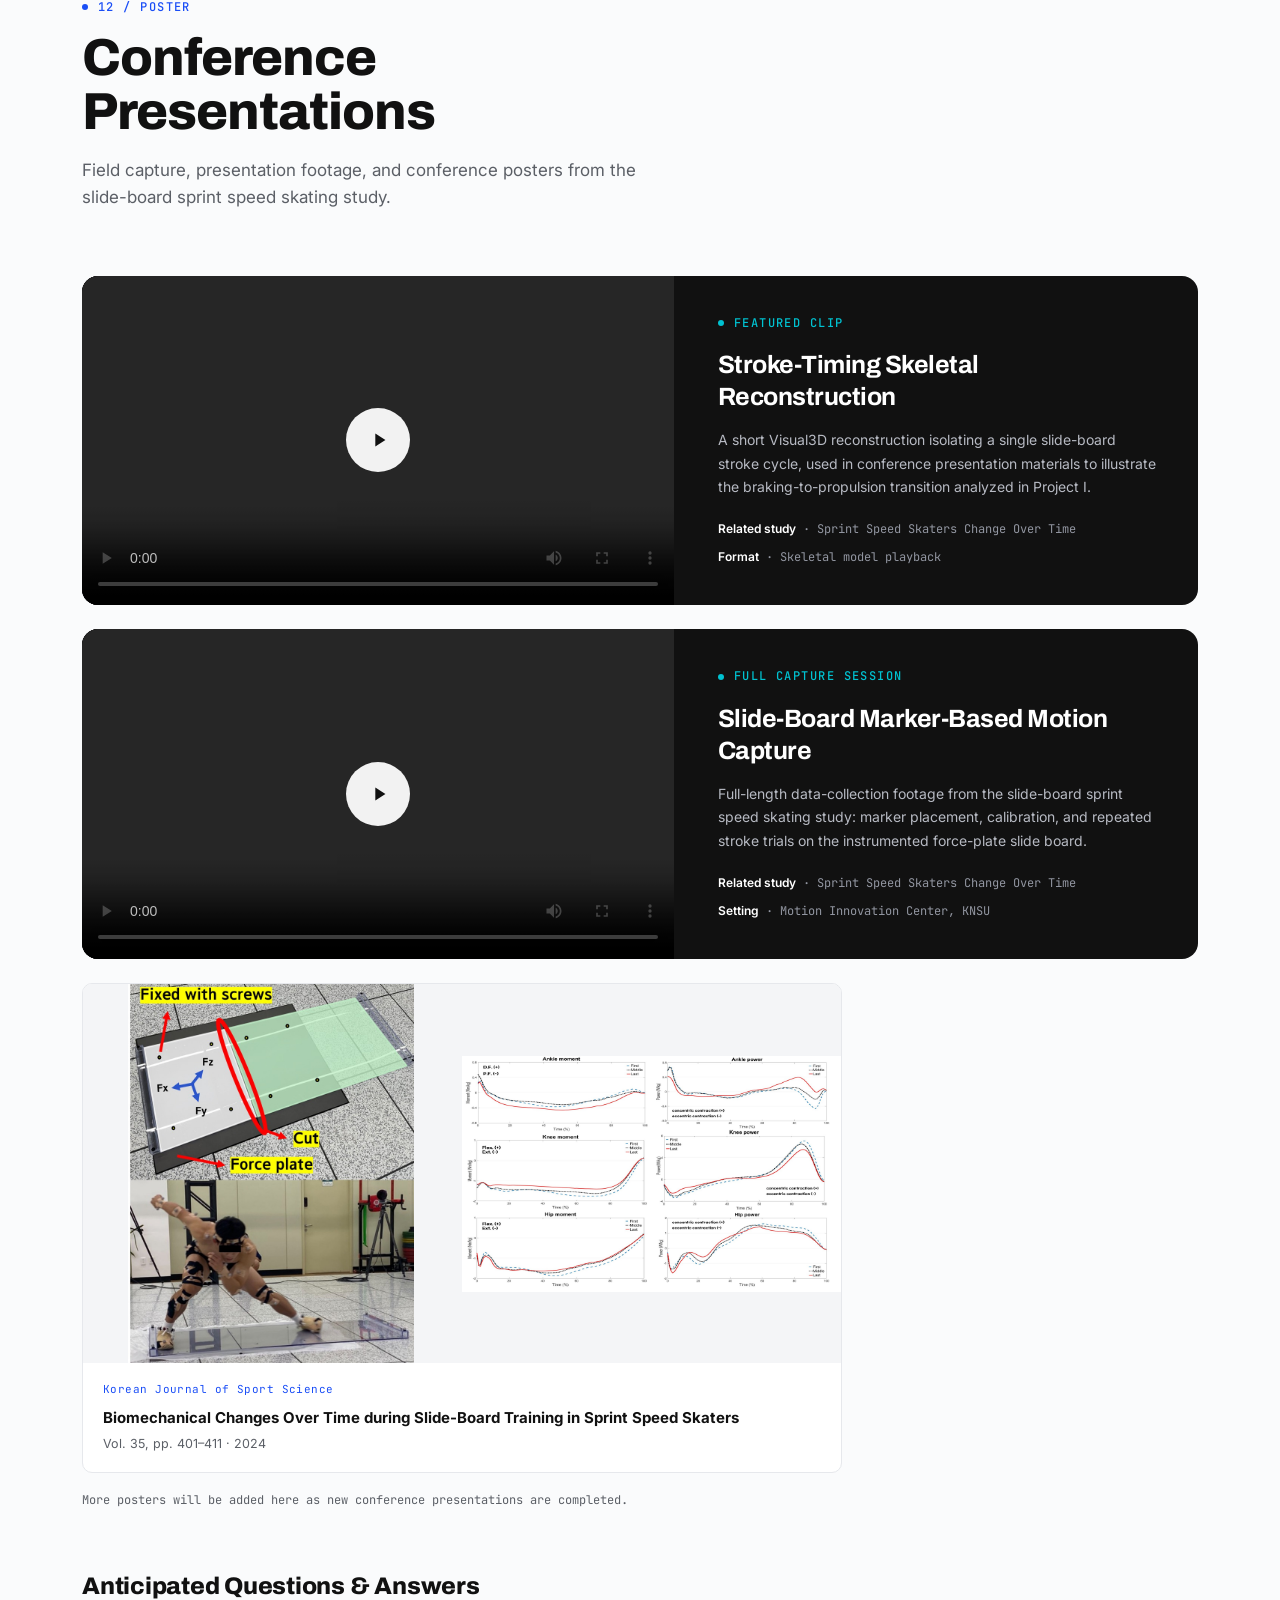
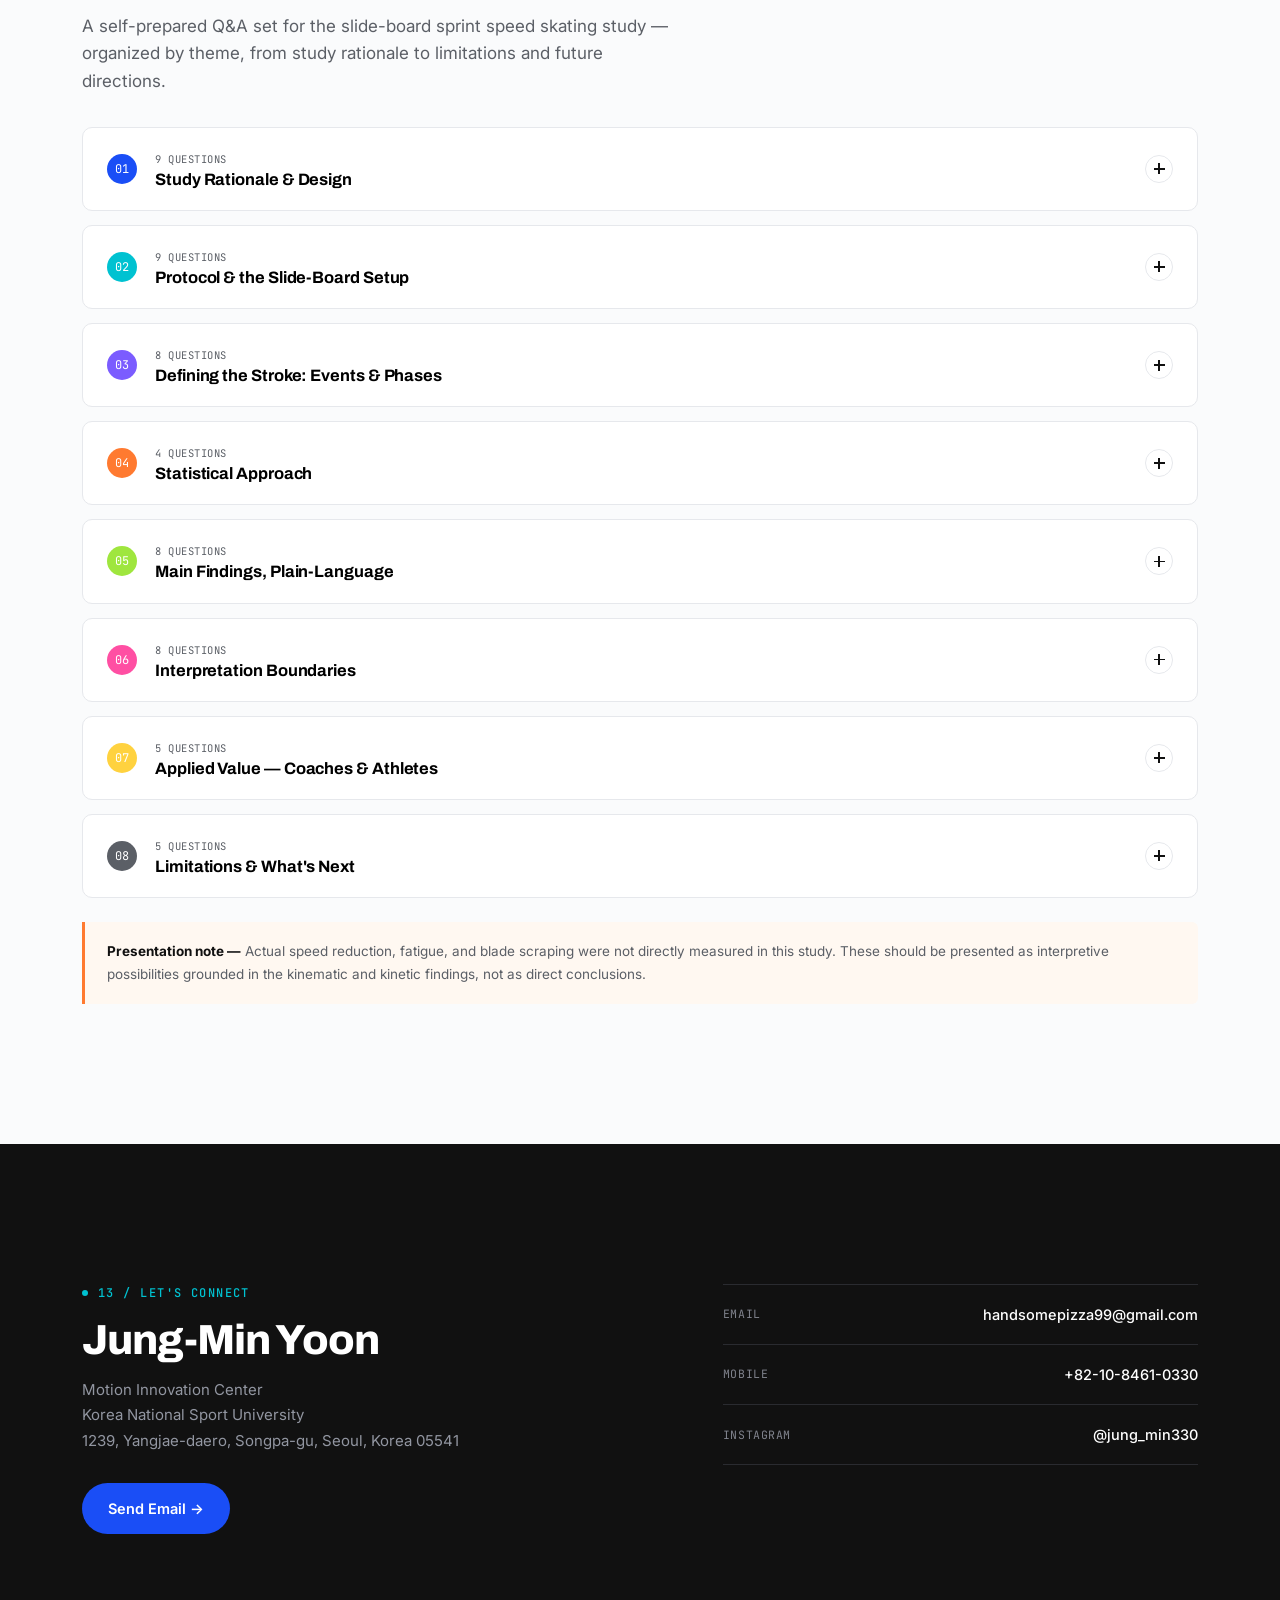
==== commit 8d8b181b: "Add files via upload" ====
--- a/index.html
+++ b/index.html
@@ -5,7 +5,7 @@
 <meta name="viewport" content="width=device-width, initial-scale=1.0">
 <title>Jung-Min Yoon — Research Portfolio | From Elite Ice to Everyday Mobility</title>
 <meta name="description" content="Jung-Min Yoon, Ph.D. Candidate in Sport Biomechanics at Korea National Sport University. Research portfolio spanning gait analysis, wearable sensing, and digital health.">
-<link rel="stylesheet" href="style.css?v=9">
+<link rel="stylesheet" href="style.css?v=10">
 </head>
 <body>
 
@@ -41,17 +41,6 @@
 
 <!-- ============================== HOME / HERO ============================== -->
 <section id="home" class="hero">
-  <!-- decorative blue line graphic -->
-  <svg class="hero-bg-graphic" viewBox="0 0 600 800" preserveAspectRatio="xMidYMid meet">
-    <circle cx="520" cy="160" r="3" fill="#1A4EF6"/>
-    <circle cx="560" cy="420" r="4" fill="#00C2D1"/>
-    <circle cx="500" cy="650" r="3" fill="#7B5CFF"/>
-    <path d="M 600 60 C 480 140, 560 320, 420 400 C 300 470, 480 600, 380 740" stroke="#1A4EF6" stroke-width="1.4" fill="none" opacity="0.35"/>
-    <path d="M 600 720 C 500 660, 540 500, 440 440" stroke="#1A4EF6" stroke-width="1" fill="none" opacity="0.2"/>
-    <circle cx="600" cy="60" r="60" stroke="#1A4EF6" stroke-width="1" fill="none" opacity="0.18"/>
-    <circle cx="420" cy="400" r="110" stroke="#7B5CFF" stroke-width="1" fill="none" opacity="0.12"/>
-  </svg>
-
   <div class="container hero-grid">
     <div>
       <div class="hero-kicker"><span class="sq"></span>RESEARCH PORTFOLIO / 2026</div>
@@ -69,7 +58,6 @@
     </div>
 
     <div class="hero-photo-wrap">
-      <div class="hero-photo-frame"></div>
       <div class="hero-photo">
         <img src="images/skating-01.jpg" alt="Jung-Min Yoon in a speed skating start position on the ice, KNSU training rink, Seoul">
       </div>
@@ -999,6 +987,6 @@
   <svg width="18" height="18" viewBox="0 0 24 24" fill="none" stroke="currentColor" stroke-width="2"><path d="M12 19V5M5 12l7-7 7 7"/></svg>
 </button>
 
-<script src="script.js?v=9"></script>
+<script src="script.js?v=10"></script>
 </body>
 </html>
--- a/style.css
+++ b/style.css
@@ -291,16 +291,6 @@
   overflow:hidden;
 }
 
-.hero-bg-graphic{
-  position:absolute;
-  top:0; right:-6%;
-  width:62%;
-  height:100%;
-  z-index:0;
-  pointer-events:none;
-  opacity:.9;
-}
-
 .hero-grid{
   display:grid;
   grid-template-columns:1.05fr .95fr;
@@ -372,11 +362,13 @@
 }
 .hero-tagline .arrow-ico{ color:var(--blue); font-size:15px; }
 
+/* ---- Hero photo: morph-style entrance, no frame border, no bg graphic ---- */
 .hero-photo-wrap{
   position:relative;
   opacity:0;
-  animation:fadeUp 1s var(--ease) forwards;
-  animation-delay:.35s;
+  animation:heroPhotoMorphIn 1.3s var(--ease) forwards;
+  animation-delay:.3s;
+  transform-origin:62% 38%;
 }
 .hero-photo{
   position:relative;
@@ -386,20 +378,32 @@
   background:#EEF0F3;
 }
 .hero-photo img{
-  width:100%; height:100%; object-fit:contain;
-}
-.hero-photo-frame{
-  position:absolute;
-  inset:-14px;
-  border:1px solid var(--blue);
-  border-radius:calc(var(--r-lg) + 14px);
-  z-index:-1;
-  opacity:.5;
-}
-.hero-dot{
-  position:absolute;
-  width:14px;height:14px;
-  border-radius:50%;
+  width:100%; height:100%; object-fit:cover; object-position:center 30%;
+}
+
+@keyframes heroPhotoMorphIn{
+  0%{
+    opacity:0;
+    clip-path:inset(38% 30% 38% 30% round 50%);
+    transform:scale(.62) translateY(18px);
+    filter:saturate(.7) blur(2px);
+  }
+  55%{
+    opacity:1;
+    clip-path:inset(6% 4% 6% 4% round 18px);
+    transform:scale(1.04) translateY(-4px);
+    filter:saturate(1) blur(0);
+  }
+  100%{
+    opacity:1;
+    clip-path:inset(0% 0% 0% 0% round var(--r-lg));
+    transform:scale(1) translateY(0);
+    filter:saturate(1) blur(0);
+  }
+}
+
+@media (prefers-reduced-motion: reduce){
+  .hero-photo-wrap{ animation:fadeUp .6s var(--ease) forwards; animation-delay:.3s; }
 }
 
 .scroll-indicator{
